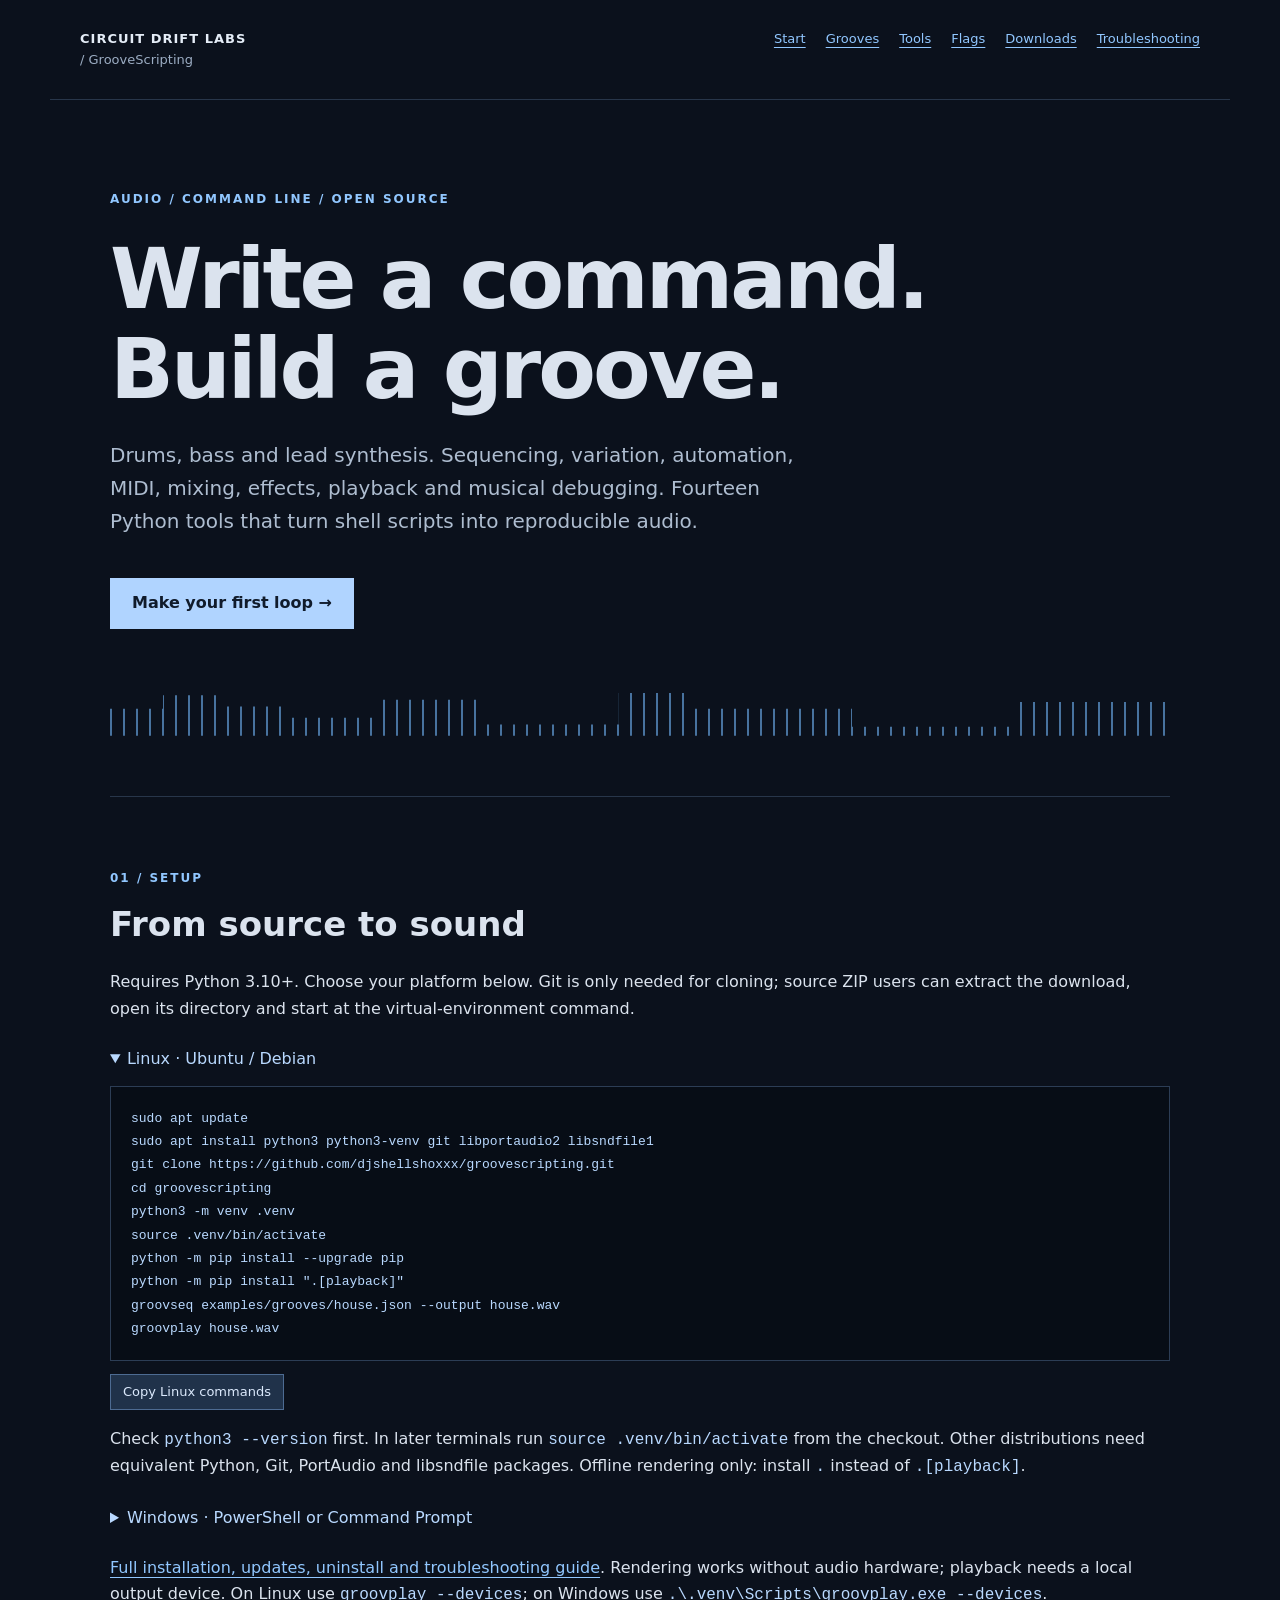
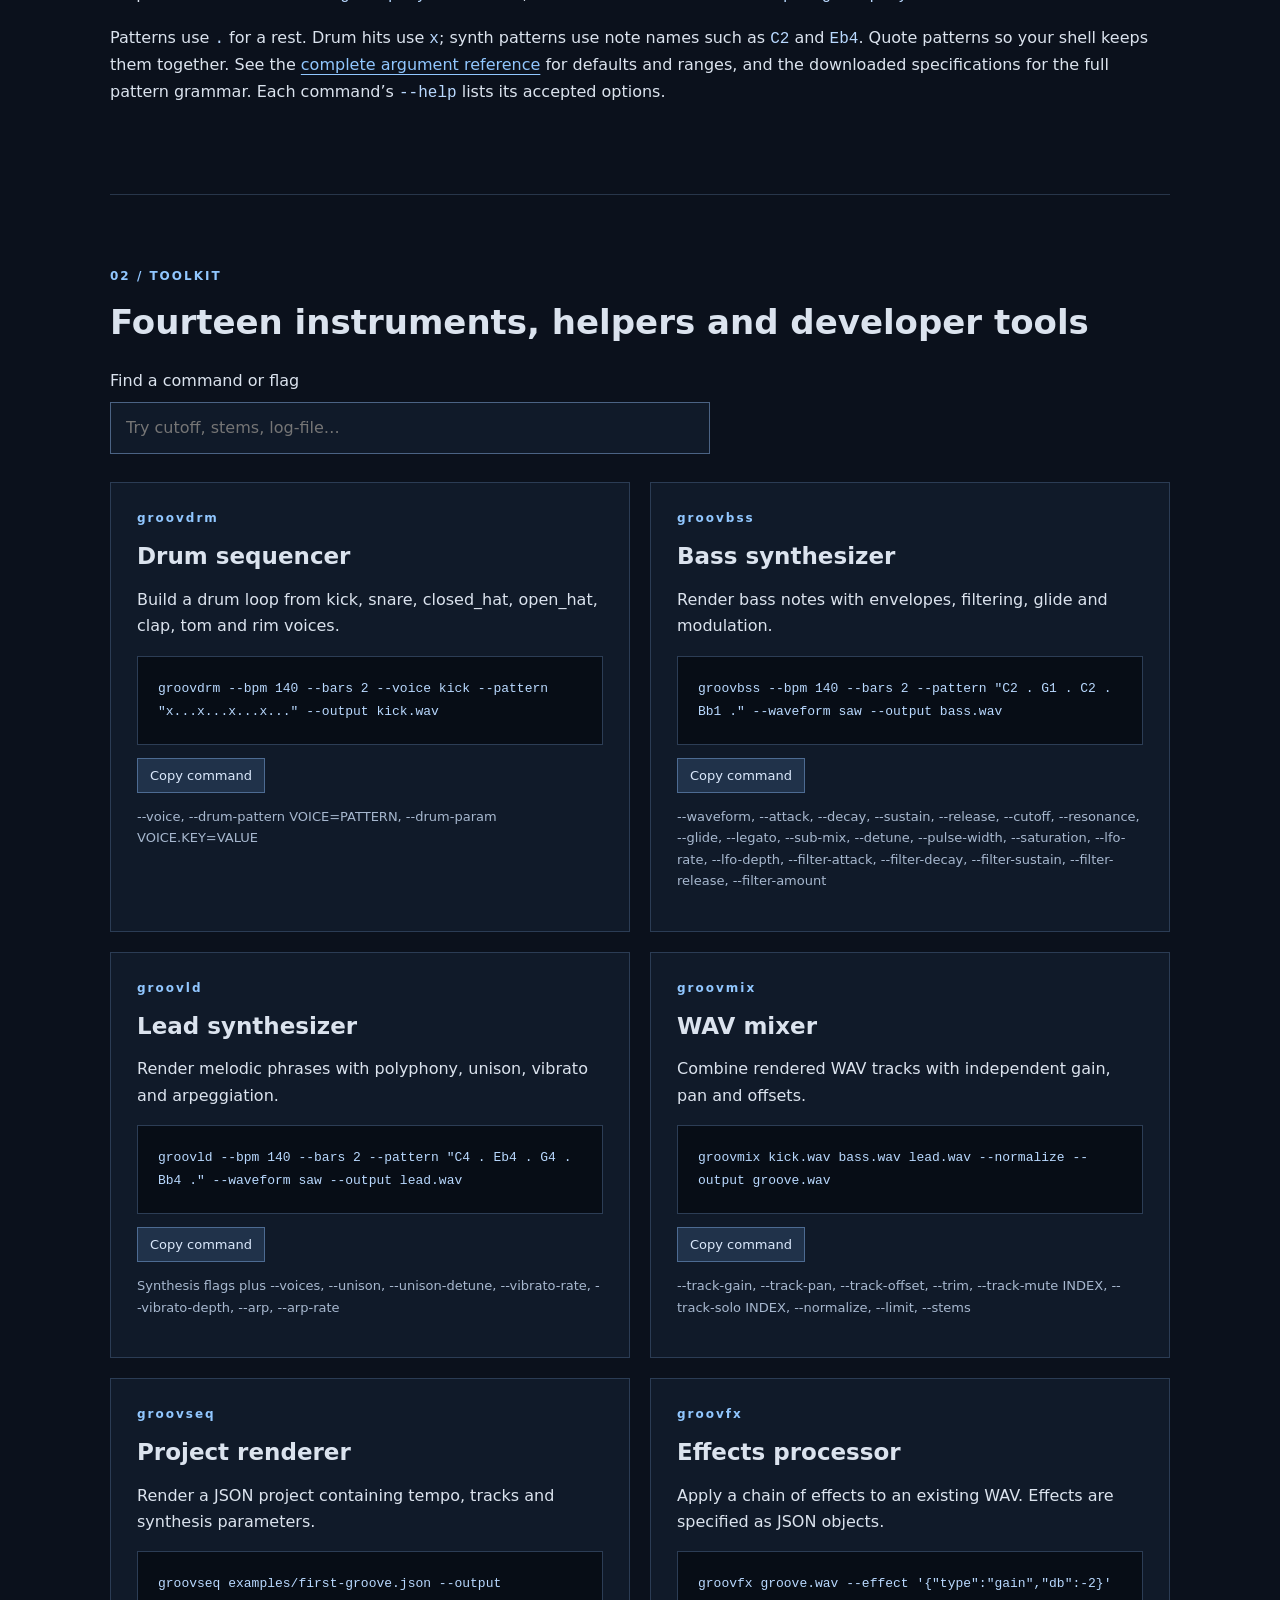
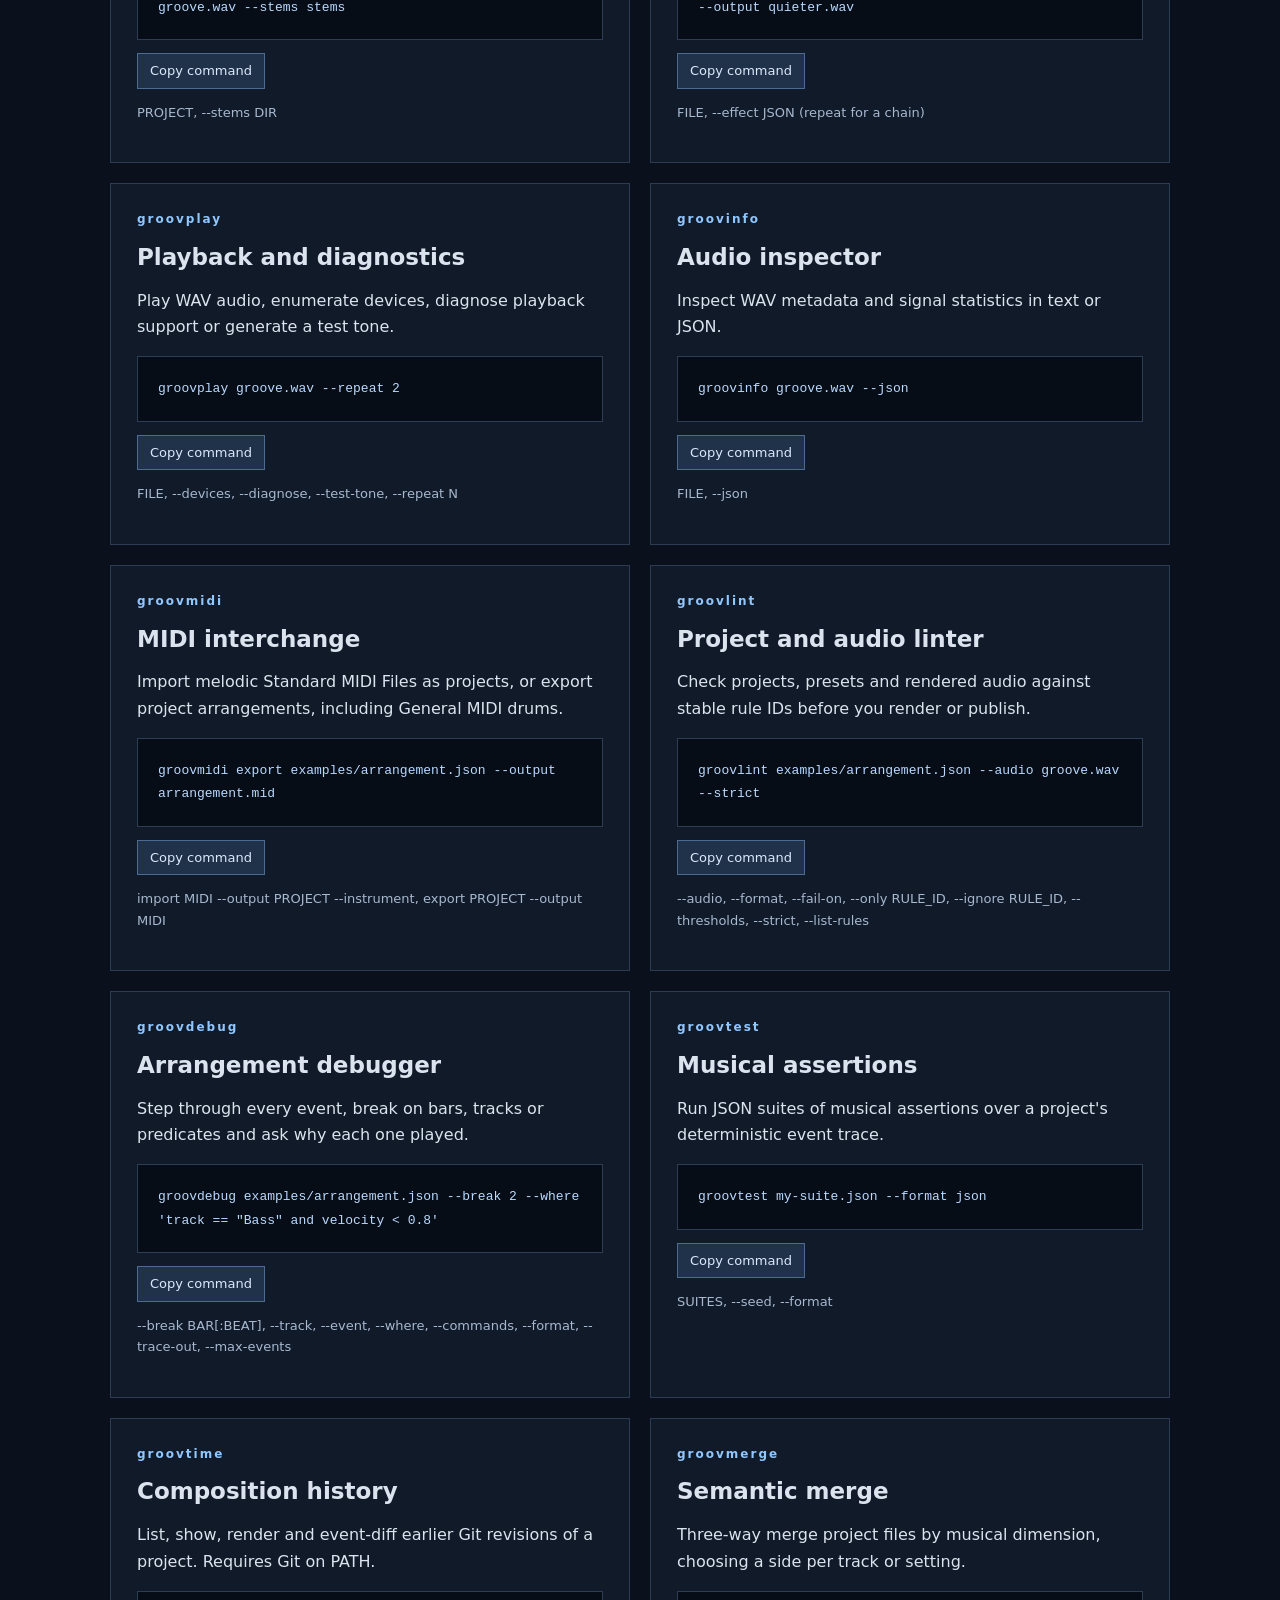
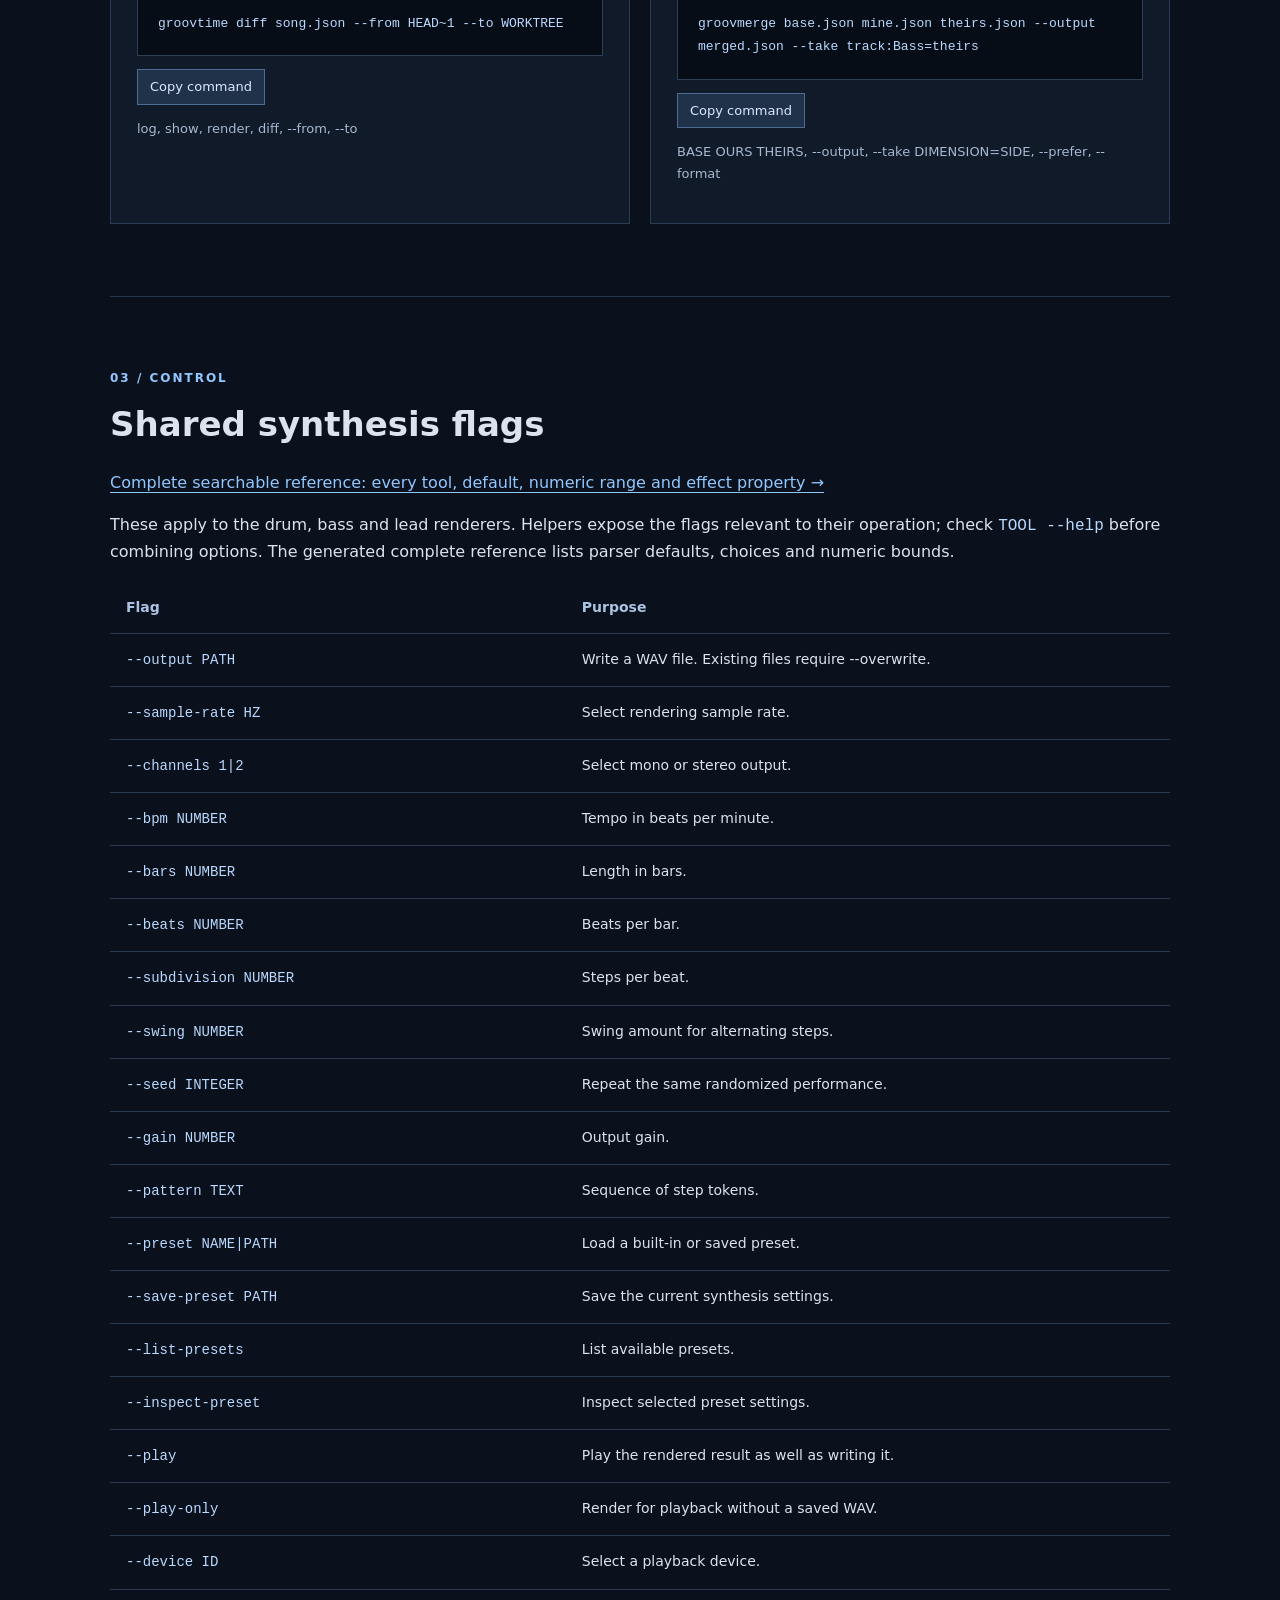
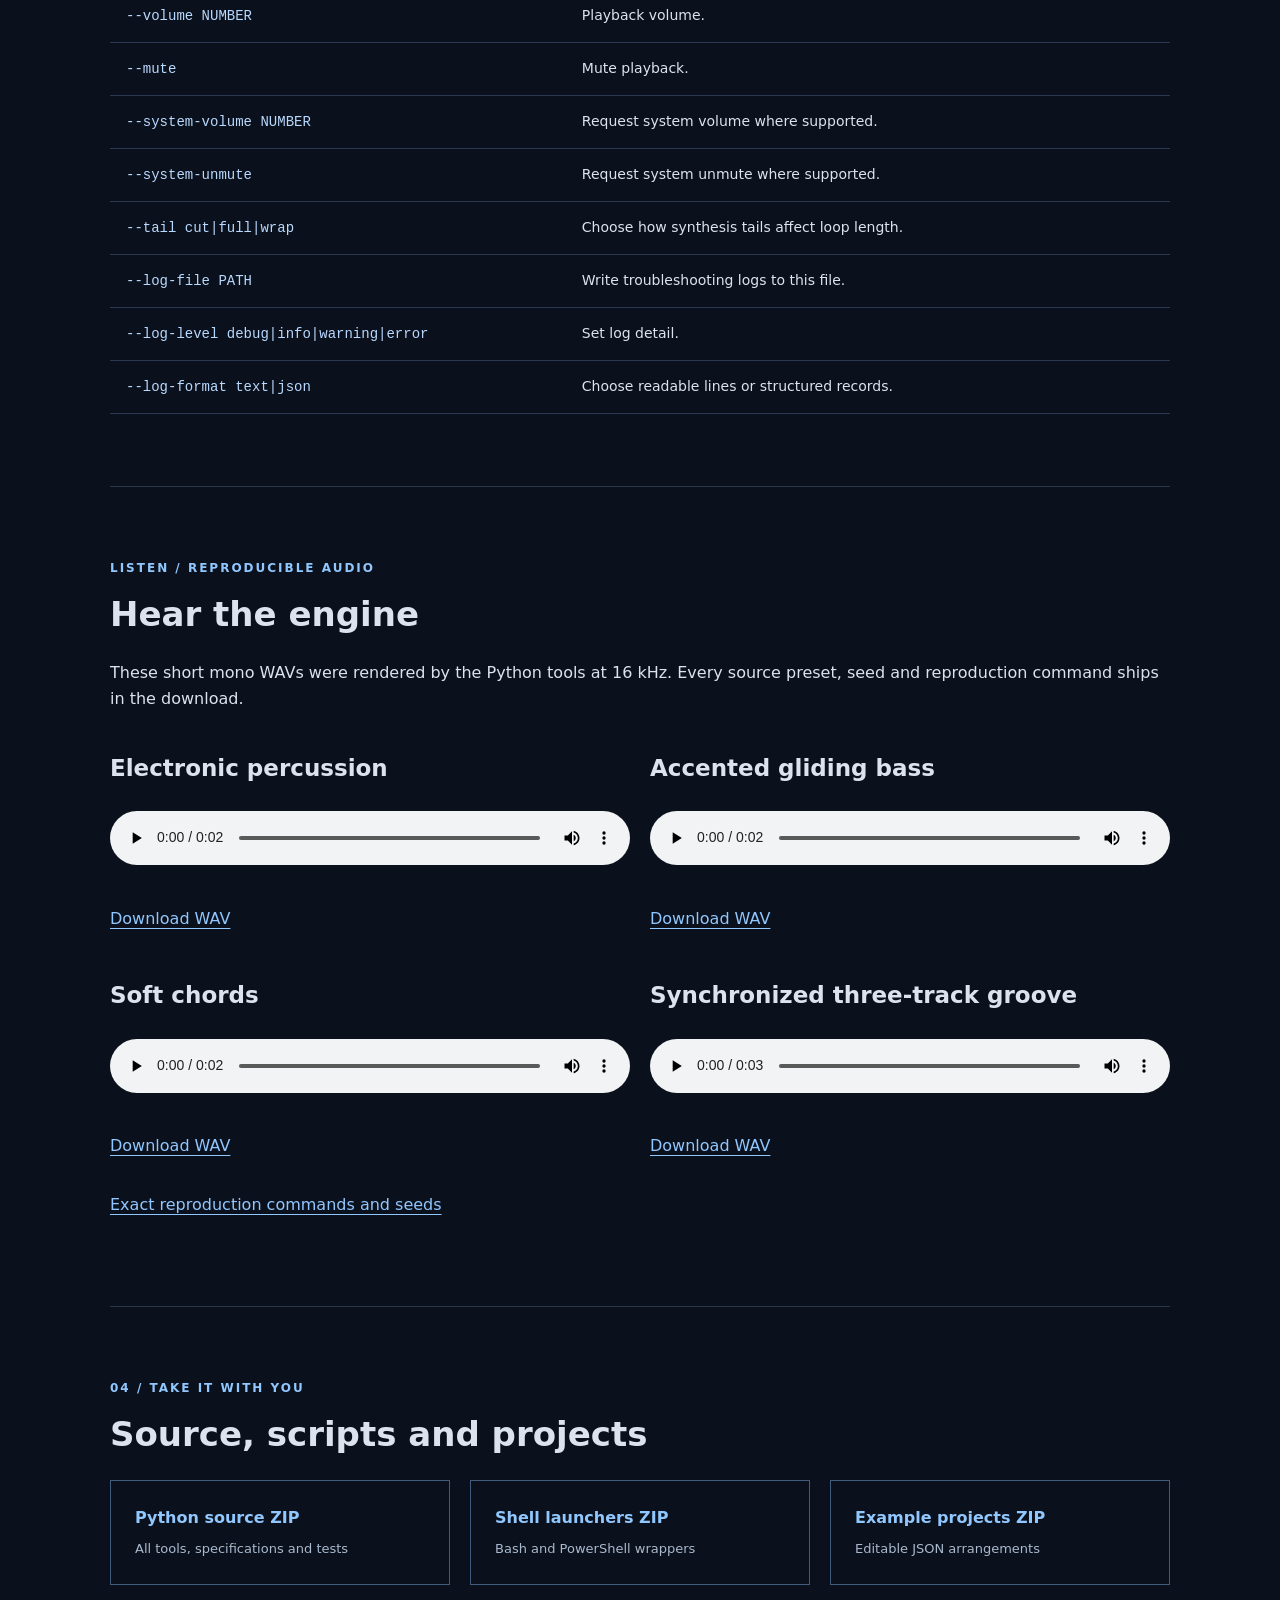
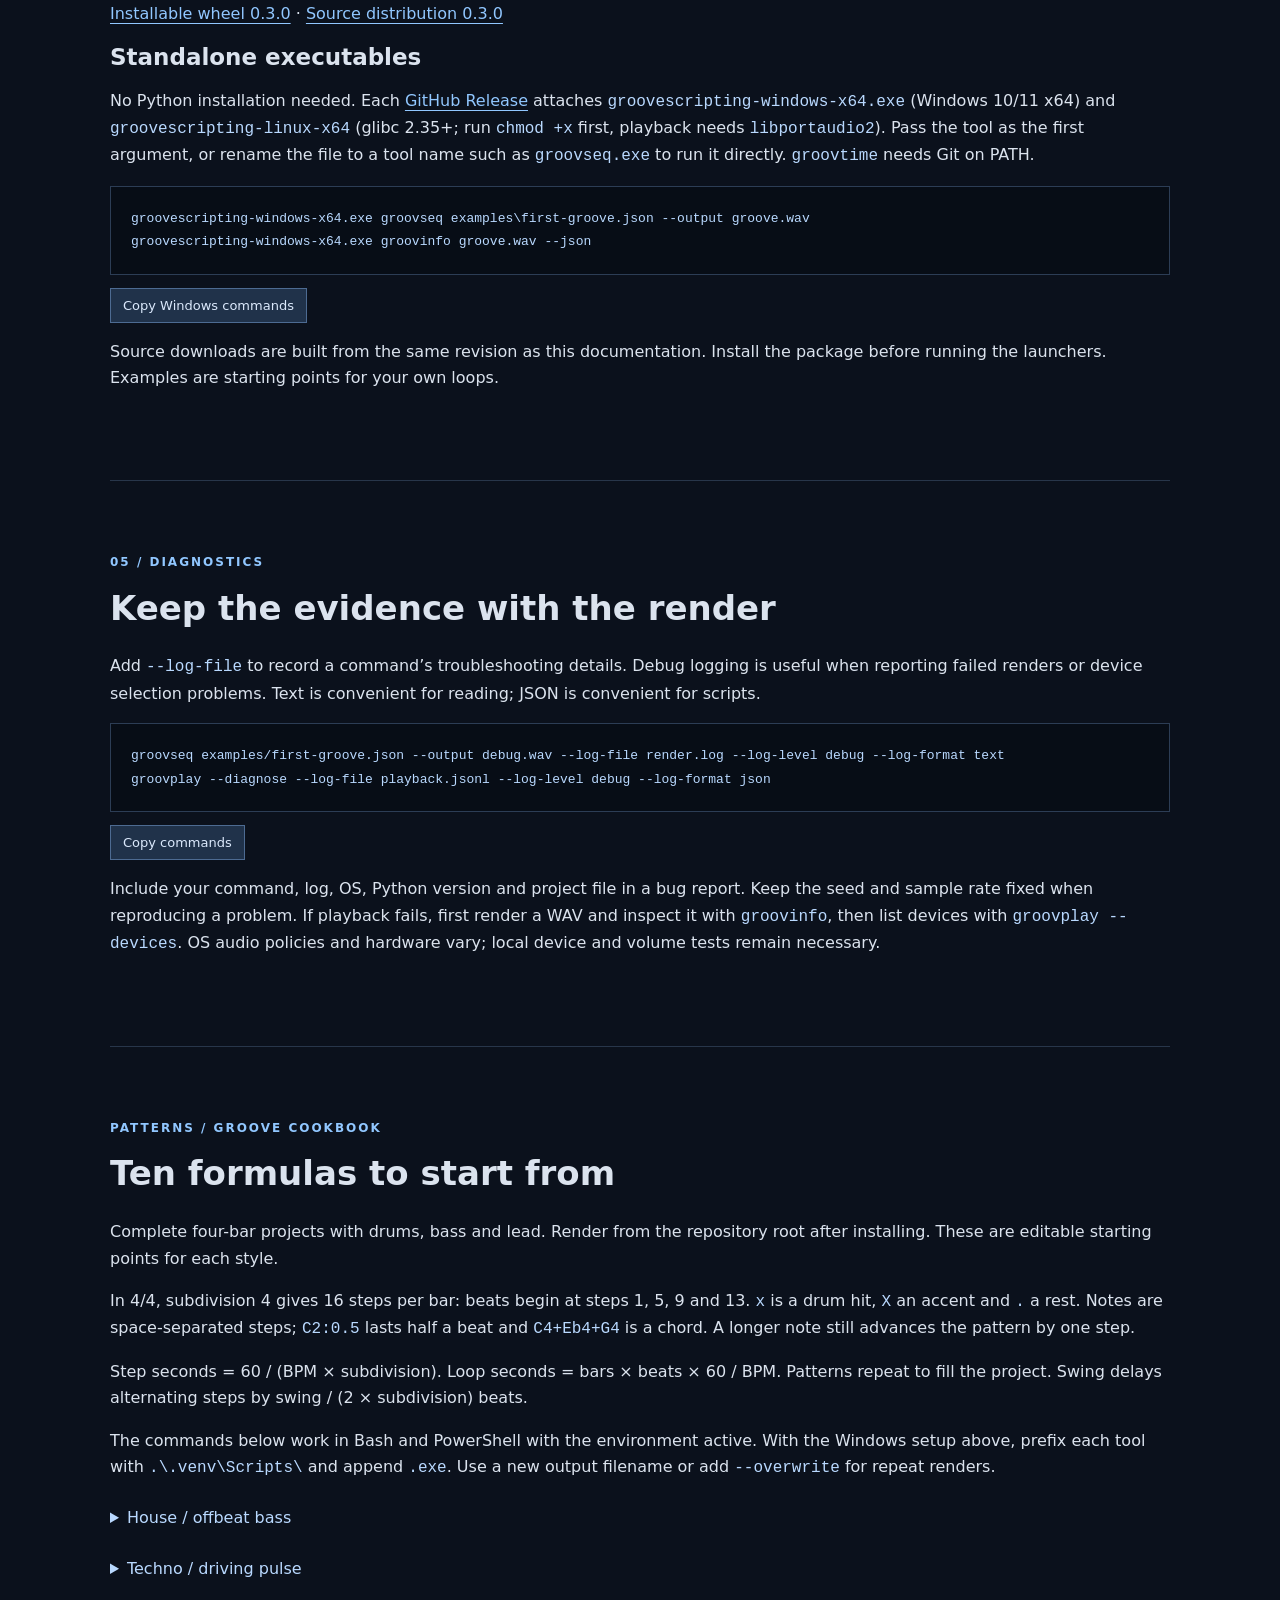
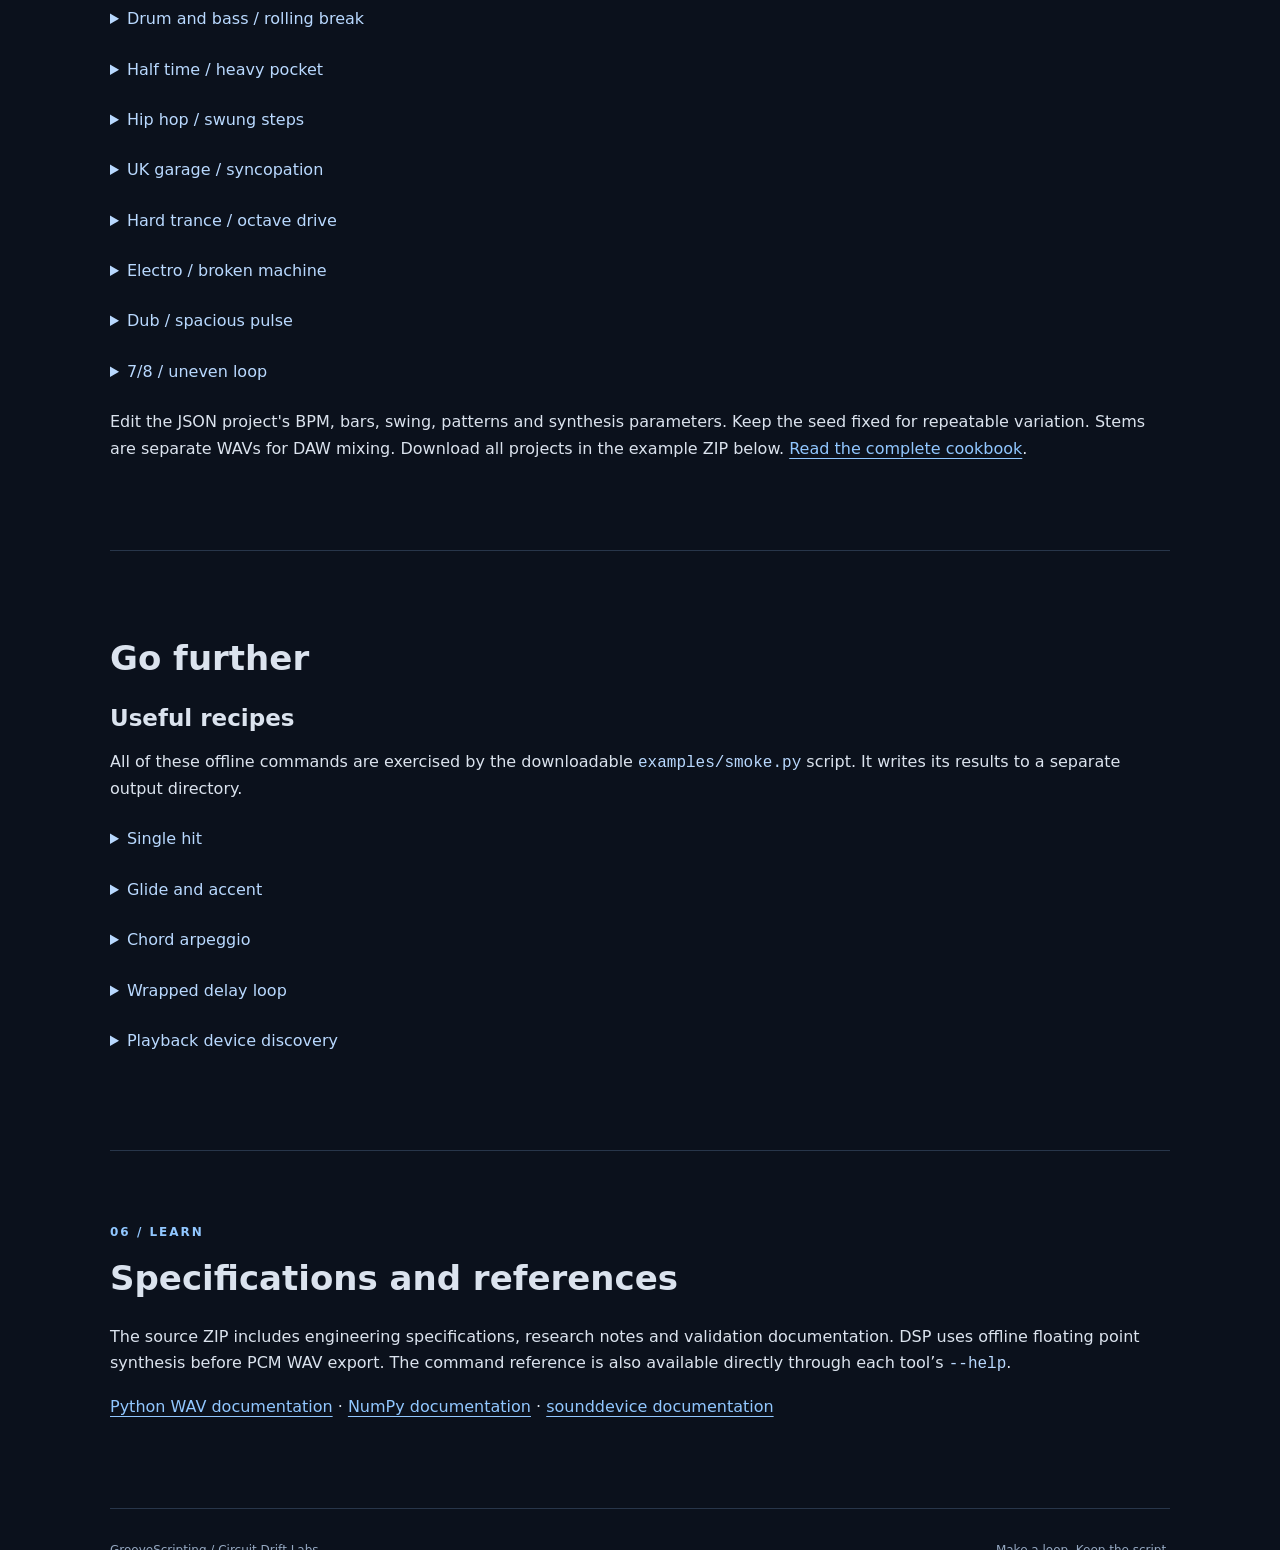
==== docs/index.html @ 9c64f3e1 "docs: add 0.3.0 tools and standalone executables to the site; build release binaries on branches The" ====
<!doctype html><html lang="en"><head><meta charset="utf-8"><meta name="viewport" content="width=device-width,initial-scale=1"><meta name="description" content="GrooveScripting: command line drums, bass, leads and audio helpers."><title>GrooveScripting · Circuit Drift Labs</title><link rel="icon" href="assets/favicon.svg" type="image/svg+xml"><link rel="stylesheet" href="assets/site.css"><script defer src="assets/site.js"></script></head><body><a class="skip" href="#main">Skip to content</a><header><a class="brand" href="https://djshellshoxxx.github.io/circuitdriftlabs/">CIRCUIT DRIFT LABS <span>/ GrooveScripting</span></a><nav aria-label="Main"><a href="#start">Start</a><a href="#grooves">Grooves</a><a href="#tools">Tools</a><a href="#flags">Flags</a><a href="#downloads">Downloads</a><a href="#troubleshooting">Troubleshooting</a></nav></header><main id="main"><section class="hero"><div class="eyebrow">AUDIO / COMMAND LINE / OPEN SOURCE</div><h1>Write a command.<br>Build a groove.</h1><p class="intro">Drums, bass and lead synthesis. Sequencing, variation, automation, MIDI, mixing, effects, playback and musical debugging. Fourteen Python tools that turn shell scripts into reproducible audio.</p><a class="action" href="#start">Make your first loop →</a><div class="signal" aria-hidden="true"></div></section><section id="start"><div class="eyebrow">01 / SETUP</div><h2>From source to sound</h2><p>Requires Python 3.10+. Choose your platform below. Git is only needed for cloning; source ZIP users can extract the download, open its directory and start at the virtual-environment command.</p><details open><summary>Linux · Ubuntu / Debian</summary><pre><code>sudo apt update
sudo apt install python3 python3-venv git libportaudio2 libsndfile1
git clone https://github.com/djshellshoxxx/groovescripting.git
cd groovescripting
python3 -m venv .venv
source .venv/bin/activate
python -m pip install --upgrade pip
python -m pip install &quot;.[playback]&quot;
groovseq examples/grooves/house.json --output house.wav
groovplay house.wav</code></pre><button class="copy" type="button">Copy Linux commands</button><p>Check <code>python3 --version</code> first. In later terminals run <code>source .venv/bin/activate</code> from the checkout. Other distributions need equivalent Python, Git, PortAudio and libsndfile packages. Offline rendering only: install <code>.</code> instead of <code>.[playback]</code>.</p></details><details><summary>Windows · PowerShell or Command Prompt</summary><p>Install <a href="https://www.python.org/downloads/windows/">Python 3.10+</a> and <a href="https://git-scm.com/downloads/win">Git for Windows</a>, then reopen your terminal. Check <code>py -3 --version</code> and <code>git --version</code>.</p><pre><code>git clone https://github.com/djshellshoxxx/groovescripting.git
cd groovescripting
py -3 -m venv .venv
.\.venv\Scripts\python.exe -m pip install --upgrade pip
.\.venv\Scripts\python.exe -m pip install &quot;.[playback]&quot;
.\.venv\Scripts\groovseq.exe examples/grooves/house.json --output house.wav
.\.venv\Scripts\groovplay.exe house.wav</code></pre><button class="copy" type="button">Copy Windows commands</button><p>These commands use the virtual environment directly and need no PowerShell activation. Reuse the same executable paths in later sessions. If <code>py</code> is unavailable, use your installed <code>python</code> command to create the environment.</p></details><p><a href="installation.md">Full installation, updates, uninstall and troubleshooting guide</a>. Rendering works without audio hardware; playback needs a local output device. On Linux use <code>groovplay --devices</code>; on Windows use <code>.\.venv\Scripts\groovplay.exe --devices</code>.</p><p>Patterns use <code>.</code> for a rest. Drum hits use <code>x</code>; synth patterns use note names such as <code>C2</code> and <code>Eb4</code>. Quote patterns so your shell keeps them together. See the <a href="reference.html">complete argument reference</a> for defaults and ranges, and the downloaded specifications for the full pattern grammar. Each command’s <code>--help</code> lists its accepted options.</p></section><section id="tools"><div class="eyebrow">02 / TOOLKIT</div><h2>Fourteen instruments, helpers and developer tools</h2><label for="search">Find a command or flag</label><input id="search" type="search" placeholder="Try cutoff, stems, log-file…"><p id="search-status" role="status" class="muted"></p><div class="grid"><article class="tool" id="groovdrm" data-search="groovdrm Drum sequencer --voice, --drum-pattern VOICE=PATTERN, --drum-param VOICE.KEY=VALUE"><div class="eyebrow">groovdrm</div><h3>Drum sequencer</h3><p>Build a drum loop from kick, snare, closed_hat, open_hat, clap, tom and rim voices.</p><pre><code>groovdrm --bpm 140 --bars 2 --voice kick --pattern &quot;x...x...x...x...&quot; --output kick.wav</code></pre><button class="copy" type="button">Copy command</button><p class="flags">--voice, --drum-pattern VOICE=PATTERN, --drum-param VOICE.KEY=VALUE</p></article><article class="tool" id="groovbss" data-search="groovbss Bass synthesizer --waveform, --attack, --decay, --sustain, --release, --cutoff, --resonance, --glide, --legato, --sub-mix, --detune, --pulse-width, --saturation, --lfo-rate, --lfo-depth"><div class="eyebrow">groovbss</div><h3>Bass synthesizer</h3><p>Render bass notes with envelopes, filtering, glide and modulation.</p><pre><code>groovbss --bpm 140 --bars 2 --pattern &quot;C2 . G1 . C2 . Bb1 .&quot; --waveform saw --output bass.wav</code></pre><button class="copy" type="button">Copy command</button><p class="flags">--waveform, --attack, --decay, --sustain, --release, --cutoff, --resonance, --glide, --legato, --sub-mix, --detune, --pulse-width, --saturation, --lfo-rate, --lfo-depth, --filter-attack, --filter-decay, --filter-sustain, --filter-release, --filter-amount</p></article><article class="tool" id="groovld" data-search="groovld Lead synthesizer Synthesis flags plus --voices, --unison, --unison-detune, --vibrato-rate, --vibrato-depth, --arp, --arp-rate"><div class="eyebrow">groovld</div><h3>Lead synthesizer</h3><p>Render melodic phrases with polyphony, unison, vibrato and arpeggiation.</p><pre><code>groovld --bpm 140 --bars 2 --pattern &quot;C4 . Eb4 . G4 . Bb4 .&quot; --waveform saw --output lead.wav</code></pre><button class="copy" type="button">Copy command</button><p class="flags">Synthesis flags plus --voices, --unison, --unison-detune, --vibrato-rate, --vibrato-depth, --arp, --arp-rate</p></article><article class="tool" id="groovmix" data-search="groovmix WAV mixer --track-gain, --track-pan, --track-offset, --trim, --track-mute INDEX, --track-solo INDEX, --normalize, --limit, --stems"><div class="eyebrow">groovmix</div><h3>WAV mixer</h3><p>Combine rendered WAV tracks with independent gain, pan and offsets.</p><pre><code>groovmix kick.wav bass.wav lead.wav --normalize --output groove.wav</code></pre><button class="copy" type="button">Copy command</button><p class="flags">--track-gain, --track-pan, --track-offset, --trim, --track-mute INDEX, --track-solo INDEX, --normalize, --limit, --stems</p></article><article class="tool" id="groovseq" data-search="groovseq Project renderer PROJECT, --stems DIR"><div class="eyebrow">groovseq</div><h3>Project renderer</h3><p>Render a JSON project containing tempo, tracks and synthesis parameters.</p><pre><code>groovseq examples/first-groove.json --output groove.wav --stems stems</code></pre><button class="copy" type="button">Copy command</button><p class="flags">PROJECT, --stems DIR</p></article><article class="tool" id="groovfx" data-search="groovfx Effects processor FILE, --effect JSON (repeat for a chain)"><div class="eyebrow">groovfx</div><h3>Effects processor</h3><p>Apply a chain of effects to an existing WAV. Effects are specified as JSON objects.</p><pre><code>groovfx groove.wav --effect &#x27;{&quot;type&quot;:&quot;gain&quot;,&quot;db&quot;:-2}&#x27; --output quieter.wav</code></pre><button class="copy" type="button">Copy command</button><p class="flags">FILE, --effect JSON (repeat for a chain)</p></article><article class="tool" id="groovplay" data-search="groovplay Playback and diagnostics FILE, --devices, --diagnose, --test-tone, --repeat N"><div class="eyebrow">groovplay</div><h3>Playback and diagnostics</h3><p>Play WAV audio, enumerate devices, diagnose playback support or generate a test tone.</p><pre><code>groovplay groove.wav --repeat 2</code></pre><button class="copy" type="button">Copy command</button><p class="flags">FILE, --devices, --diagnose, --test-tone, --repeat N</p></article><article class="tool" id="groovinfo" data-search="groovinfo Audio inspector FILE, --json"><div class="eyebrow">groovinfo</div><h3>Audio inspector</h3><p>Inspect WAV metadata and signal statistics in text or JSON.</p><pre><code>groovinfo groove.wav --json</code></pre><button class="copy" type="button">Copy command</button><p class="flags">FILE, --json</p></article><article class="tool" id="groovmidi" data-search="groovmidi MIDI interchange import MIDI --output PROJECT --instrument, export PROJECT --output MIDI"><div class="eyebrow">groovmidi</div><h3>MIDI interchange</h3><p>Import melodic Standard MIDI Files as projects, or export project arrangements, including General MIDI drums.</p><pre><code>groovmidi export examples/arrangement.json --output arrangement.mid</code></pre><button class="copy" type="button">Copy command</button><p class="flags">import MIDI --output PROJECT --instrument, export PROJECT --output MIDI</p></article><article class="tool" id="groovlint" data-search="groovlint Project and audio linter --audio, --format, --fail-on, --only RULE_ID, --ignore RULE_ID, --thresholds, --strict, --list-rules"><div class="eyebrow">groovlint</div><h3>Project and audio linter</h3><p>Check projects, presets and rendered audio against stable rule IDs before you render or publish.</p><pre><code>groovlint examples/arrangement.json --audio groove.wav --strict</code></pre><button class="copy" type="button">Copy command</button><p class="flags">--audio, --format, --fail-on, --only RULE_ID, --ignore RULE_ID, --thresholds, --strict, --list-rules</p></article><article class="tool" id="groovdebug" data-search="groovdebug Arrangement debugger --break BAR[:BEAT], --track, --event, --where, --commands, --format, --trace-out, --max-events"><div class="eyebrow">groovdebug</div><h3>Arrangement debugger</h3><p>Step through every event, break on bars, tracks or predicates and ask why each one played.</p><pre><code>groovdebug examples/arrangement.json --break 2 --where &#x27;track == &quot;Bass&quot; and velocity &lt; 0.8&#x27;</code></pre><button class="copy" type="button">Copy command</button><p class="flags">--break BAR[:BEAT], --track, --event, --where, --commands, --format, --trace-out, --max-events</p></article><article class="tool" id="groovtest" data-search="groovtest Musical assertions SUITES, --seed, --format"><div class="eyebrow">groovtest</div><h3>Musical assertions</h3><p>Run JSON suites of musical assertions over a project's deterministic event trace.</p><pre><code>groovtest my-suite.json --format json</code></pre><button class="copy" type="button">Copy command</button><p class="flags">SUITES, --seed, --format</p></article><article class="tool" id="groovtime" data-search="groovtime Composition history log, show, render, diff, --from, --to"><div class="eyebrow">groovtime</div><h3>Composition history</h3><p>List, show, render and event-diff earlier Git revisions of a project. Requires Git on PATH.</p><pre><code>groovtime diff song.json --from HEAD~1 --to WORKTREE</code></pre><button class="copy" type="button">Copy command</button><p class="flags">log, show, render, diff, --from, --to</p></article><article class="tool" id="groovmerge" data-search="groovmerge Semantic merge BASE OURS THEIRS, --output, --take DIMENSION=SIDE, --prefer, --format"><div class="eyebrow">groovmerge</div><h3>Semantic merge</h3><p>Three-way merge project files by musical dimension, choosing a side per track or setting.</p><pre><code>groovmerge base.json mine.json theirs.json --output merged.json --take track:Bass=theirs</code></pre><button class="copy" type="button">Copy command</button><p class="flags">BASE OURS THEIRS, --output, --take DIMENSION=SIDE, --prefer, --format</p></article></div></section><section id="flags"><div class="eyebrow">03 / CONTROL</div><h2>Shared synthesis flags</h2><p><a href="reference.html">Complete searchable reference: every tool, default, numeric range and effect property →</a></p><p>These apply to the drum, bass and lead renderers. Helpers expose the flags relevant to their operation; check <code>TOOL --help</code> before combining options. The generated complete reference lists parser defaults, choices and numeric bounds.</p><div class="table-wrap"><table><thead><tr><th>Flag</th><th>Purpose</th></tr></thead><tbody><tr data-search="--output PATH Write a WAV file. Existing files require --overwrite."><td><code>--output PATH</code></td><td>Write a WAV file. Existing files require --overwrite.</td></tr><tr data-search="--sample-rate HZ Select rendering sample rate."><td><code>--sample-rate HZ</code></td><td>Select rendering sample rate.</td></tr><tr data-search="--channels 1|2 Select mono or stereo output."><td><code>--channels 1|2</code></td><td>Select mono or stereo output.</td></tr><tr data-search="--bpm NUMBER Tempo in beats per minute."><td><code>--bpm NUMBER</code></td><td>Tempo in beats per minute.</td></tr><tr data-search="--bars NUMBER Length in bars."><td><code>--bars NUMBER</code></td><td>Length in bars.</td></tr><tr data-search="--beats NUMBER Beats per bar."><td><code>--beats NUMBER</code></td><td>Beats per bar.</td></tr><tr data-search="--subdivision NUMBER Steps per beat."><td><code>--subdivision NUMBER</code></td><td>Steps per beat.</td></tr><tr data-search="--swing NUMBER Swing amount for alternating steps."><td><code>--swing NUMBER</code></td><td>Swing amount for alternating steps.</td></tr><tr data-search="--seed INTEGER Repeat the same randomized performance."><td><code>--seed INTEGER</code></td><td>Repeat the same randomized performance.</td></tr><tr data-search="--gain NUMBER Output gain."><td><code>--gain NUMBER</code></td><td>Output gain.</td></tr><tr data-search="--pattern TEXT Sequence of step tokens."><td><code>--pattern TEXT</code></td><td>Sequence of step tokens.</td></tr><tr data-search="--preset NAME|PATH Load a built-in or saved preset."><td><code>--preset NAME|PATH</code></td><td>Load a built-in or saved preset.</td></tr><tr data-search="--save-preset PATH Save the current synthesis settings."><td><code>--save-preset PATH</code></td><td>Save the current synthesis settings.</td></tr><tr data-search="--list-presets List available presets."><td><code>--list-presets</code></td><td>List available presets.</td></tr><tr data-search="--inspect-preset Inspect selected preset settings."><td><code>--inspect-preset</code></td><td>Inspect selected preset settings.</td></tr><tr data-search="--play Play the rendered result as well as writing it."><td><code>--play</code></td><td>Play the rendered result as well as writing it.</td></tr><tr data-search="--play-only Render for playback without a saved WAV."><td><code>--play-only</code></td><td>Render for playback without a saved WAV.</td></tr><tr data-search="--device ID Select a playback device."><td><code>--device ID</code></td><td>Select a playback device.</td></tr><tr data-search="--volume NUMBER Playback volume."><td><code>--volume NUMBER</code></td><td>Playback volume.</td></tr><tr data-search="--mute Mute playback."><td><code>--mute</code></td><td>Mute playback.</td></tr><tr data-search="--system-volume NUMBER Request system volume where supported."><td><code>--system-volume NUMBER</code></td><td>Request system volume where supported.</td></tr><tr data-search="--system-unmute Request system unmute where supported."><td><code>--system-unmute</code></td><td>Request system unmute where supported.</td></tr><tr data-search="--tail cut|full|wrap Choose how synthesis tails affect loop length."><td><code>--tail cut|full|wrap</code></td><td>Choose how synthesis tails affect loop length.</td></tr><tr data-search="--log-file PATH Write troubleshooting logs to this file."><td><code>--log-file PATH</code></td><td>Write troubleshooting logs to this file.</td></tr><tr data-search="--log-level debug|info|warning|error Set log detail."><td><code>--log-level debug|info|warning|error</code></td><td>Set log detail.</td></tr><tr data-search="--log-format text|json Choose readable lines or structured records."><td><code>--log-format text|json</code></td><td>Choose readable lines or structured records.</td></tr></tbody></table></div></section><section id="demos"><div class="eyebrow">LISTEN / REPRODUCIBLE AUDIO</div><h2>Hear the engine</h2><p>These short mono WAVs were rendered by the Python tools at 16 kHz. Every source preset, seed and reproduction command ships in the download.</p><div class="grid"><article><h3>Electronic percussion</h3><audio controls preload="metadata" aria-label="Electronic percussion"><source src="audio/drums.wav" type="audio/wav"></audio><p><a href="audio/drums.wav" download>Download WAV</a></p></article><article><h3>Accented gliding bass</h3><audio controls preload="metadata" aria-label="Accented gliding bass"><source src="audio/bass.wav" type="audio/wav"></audio><p><a href="audio/bass.wav" download>Download WAV</a></p></article><article><h3>Soft chords</h3><audio controls preload="metadata" aria-label="Soft chords"><source src="audio/chords.wav" type="audio/wav"></audio><p><a href="audio/chords.wav" download>Download WAV</a></p></article><article><h3>Synchronized three-track groove</h3><audio controls preload="metadata" aria-label="Synchronized three-track groove"><source src="audio/groove.wav" type="audio/wav"></audio><p><a href="audio/groove.wav" download>Download WAV</a></p></article></div><p><a href="audio/README.md">Exact reproduction commands and seeds</a></p></section><section id="downloads"><div class="eyebrow">04 / TAKE IT WITH YOU</div><h2>Source, scripts and projects</h2><div class="download-grid"><a class="download" href="downloads/groovescripting-source.zip">Python source ZIP <span>All tools, specifications and tests</span></a><a class="download" href="downloads/groovescripting-launchers.zip">Shell launchers ZIP <span>Bash and PowerShell wrappers</span></a><a class="download" href="downloads/groovescripting-examples.zip">Example projects ZIP <span>Editable JSON arrangements</span></a></div><p><a href="downloads/groovescripting-0.3.0-py3-none-any.whl" download>Installable wheel 0.3.0</a> · <a href="downloads/groovescripting-0.3.0.tar.gz" download>Source distribution 0.3.0</a></p><h3>Standalone executables</h3><p>No Python installation needed. Each <a href="https://github.com/djshellshoxxx/groovescripting/releases/latest">GitHub Release</a> attaches <code>groovescripting-windows-x64.exe</code> (Windows 10/11 x64) and <code>groovescripting-linux-x64</code> (glibc 2.35+; run <code>chmod +x</code> first, playback needs <code>libportaudio2</code>). Pass the tool as the first argument, or rename the file to a tool name such as <code>groovseq.exe</code> to run it directly. <code>groovtime</code> needs Git on PATH.</p><pre><code>groovescripting-windows-x64.exe groovseq examples\first-groove.json --output groove.wav
groovescripting-windows-x64.exe groovinfo groove.wav --json</code></pre><button class="copy" type="button">Copy Windows commands</button><p>Source downloads are built from the same revision as this documentation. Install the package before running the launchers. Examples are starting points for your own loops.</p></section><section id="troubleshooting"><div class="eyebrow">05 / DIAGNOSTICS</div><h2>Keep the evidence with the render</h2><p>Add <code>--log-file</code> to record a command’s troubleshooting details. Debug logging is useful when reporting failed renders or device selection problems. Text is convenient for reading; JSON is convenient for scripts.</p><pre><code>groovseq examples/first-groove.json --output debug.wav --log-file render.log --log-level debug --log-format text
groovplay --diagnose --log-file playback.jsonl --log-level debug --log-format json</code></pre><button class="copy" type="button">Copy commands</button><p>Include your command, log, OS, Python version and project file in a bug report. Keep the seed and sample rate fixed when reproducing a problem. If playback fails, first render a WAV and inspect it with <code>groovinfo</code>, then list devices with <code>groovplay --devices</code>. OS audio policies and hardware vary; local device and volume tests remain necessary.</p></section><section id="grooves"><div class="eyebrow">PATTERNS / GROOVE COOKBOOK</div><h2>Ten formulas to start from</h2><p>Complete four-bar projects with drums, bass and lead. Render from the repository root after installing. These are editable starting points for each style.</p><p>In 4/4, subdivision 4 gives 16 steps per bar: beats begin at steps 1, 5, 9 and 13. <code>x</code> is a drum hit, <code>X</code> an accent and <code>.</code> a rest. Notes are space-separated steps; <code>C2:0.5</code> lasts half a beat and <code>C4+Eb4+G4</code> is a chord. A longer note still advances the pattern by one step.</p><p>Step seconds = 60 / (BPM × subdivision). Loop seconds = bars × beats × 60 / BPM. Patterns repeat to fill the project. Swing delays alternating steps by swing / (2 × subdivision) beats.</p><p>The commands below work in Bash and PowerShell with the environment active. With the Windows setup above, prefix each tool with <code>.\.venv\Scripts\</code> and append <code>.exe</code>. Use a new output filename or add <code>--overwrite</code> for repeat renders.</p><details><summary>House / offbeat bass</summary><p>Four kicks per bar, backbeat clap and bass on the offbeats.</p><p>124 BPM · 4 beats/bar · 4 steps/beat · swing 0</p><pre><code>Kick:  X...X...X...X...
Snare: ....x.......x...
Hat:   ..x...x...x...x.
Bass:  . . C2 . . . C2 . . . Eb2 . . . G1 .
Lead:  C4+Eb4+G4:0.5 . . . . . . . Bb3+D4+F4:0.5 . . . . . . .</code></pre><pre><code>groovseq examples/grooves/house.json --output house.wav --stems house-stems
groovinfo house.wav
groovplay house.wav</code></pre><button class="copy" type="button">Copy commands</button></details><details><summary>Techno / driving pulse</summary><p>Straight sixteenth hats and a repeating short bass pulse.</p><p>132 BPM · 4 beats/bar · 4 steps/beat · swing 0</p><pre><code>Kick:  X...x...X...x...
Snare: ....x.......x...
Hat:   xxxxxxxxxxxxxxxx
Bass:  C2 . C2 . C2 . Eb2 . C2 . C2 . Bb1 . G1 .
Lead:  C4 . . G4 . . Eb4 . C4 . . Bb3 . . G3 .</code></pre><pre><code>groovseq examples/grooves/techno.json --output techno.wav --stems techno-stems
groovinfo techno.wav
groovplay techno.wav</code></pre><button class="copy" type="button">Copy commands</button></details><details><summary>Drum and bass / rolling break</summary><p>Broken kick placement, snares on beats two and four, sustained sub notes.</p><p>174 BPM · 4 beats/bar · 4 steps/beat · swing 0</p><pre><code>Kick:  X.....x...x.....
Snare: ....X.......X...
Hat:   x.xXx.x.x.xXx.x.
Bass:  C2:0.5 . . . G1:0.5 . . . Bb1:0.5 . . . C2:0.5 . . .
Lead:  C4 . . . G4 . . . Eb4 . . . Bb4 . . .</code></pre><pre><code>groovseq examples/grooves/drum-and-bass.json --output drum-and-bass.wav --stems drum-and-bass-stems
groovinfo drum-and-bass.wav
groovplay drum-and-bass.wav</code></pre><button class="copy" type="button">Copy commands</button></details><details><summary>Half time / heavy pocket</summary><p>One central snare on beat three leaves space for long bass notes.</p><p>86 BPM · 4 beats/bar · 4 steps/beat · swing 0.08</p><pre><code>Kick:  X.........x.....
Snare: ........X.......
Hat:   x.x.x.x.x.x.x.x.
Bass:  C2:1 . . . . . G1:0.5 . Bb1:1 . . . . . . .
Lead:  C4:1 . . . . . . . Eb4:1 . . . . . . .</code></pre><pre><code>groovseq examples/grooves/half-time.json --output half-time.wav --stems half-time-stems
groovinfo half-time.wav
groovplay half-time.wav</code></pre><button class="copy" type="button">Copy commands</button></details><details><summary>Hip hop / swung steps</summary><p>Swing delays alternating steps; light timing and velocity variation adds movement.</p><p>92 BPM · 4 beats/bar · 4 steps/beat · swing 0.32</p><pre><code>Kick:  X......x..x.....
Snare: ....X.......X...
Hat:   x.x.x.x.x.x.x.x.
Bass:  C2 . . Eb2 . . G1 . C2 . . . Bb1 . G1 .
Lead:  C4+Eb4+G4:1 . . . . . . . Bb3+D4+F4:1 . . . . . . .</code></pre><pre><code>groovseq examples/grooves/hip-hop.json --output hip-hop.wav --stems hip-hop-stems
groovinfo hip-hop.wav
groovplay hip-hop.wav</code></pre><button class="copy" type="button">Copy commands</button></details><details><summary>UK garage / syncopation</summary><p>Sparse kicks, swung offbeat hats and short chord stabs.</p><p>130 BPM · 4 beats/bar · 4 steps/beat · swing 0.24</p><pre><code>Kick:  X.........x.....
Snare: ....X.......X...
Hat:   ..x...x...x...x.
Bass:  . C2 . . G1 . . C2 . . Eb2 . . G1 . Bb1
Lead:  C4+Eb4+G4:0.25 . . . . . C4+Eb4+G4:0.25 . . . Bb3+D4+F4:0.25 . . . . .</code></pre><pre><code>groovseq examples/grooves/garage.json --output garage.wav --stems garage-stems
groovinfo garage.wav
groovplay garage.wav</code></pre><button class="copy" type="button">Copy commands</button></details><details><summary>Hard trance / octave drive</summary><p>Alternating bass octaves support a straight kick and minor lead.</p><p>145 BPM · 4 beats/bar · 4 steps/beat · swing 0</p><pre><code>Kick:  X...X...X...X...
Snare: ....X.......X...
Hat:   ..x...x...x...x.
Bass:  C2 C3 C2 C3 C2 C3 C2 C3 Bb1 Bb2 Bb1 Bb2 G1 G2 G1 G2
Lead:  C4 . G4 . Eb5 . G4 . Bb3 . F4 . D5 . F4 .</code></pre><pre><code>groovseq examples/grooves/hard-trance.json --output hard-trance.wav --stems hard-trance-stems
groovinfo hard-trance.wav
groovplay hard-trance.wav</code></pre><button class="copy" type="button">Copy commands</button></details><details><summary>Electro / broken machine</summary><p>Broken kick accents with a dry bass and spaced melodic phrase.</p><p>118 BPM · 4 beats/bar · 4 steps/beat · swing 0</p><pre><code>Kick:  X.....x...X..x..
Snare: ....X.......X...
Hat:   x.x.x.x.x.x.x.x.
Bass:  C2 . . G1 . C2 . . Eb2 . . Bb1 . G1 . .
Lead:  C4 . Eb4 . . G4 . . Bb4 . . G4 . Eb4 . .</code></pre><pre><code>groovseq examples/grooves/electro.json --output electro.wav --stems electro-stems
groovinfo electro.wav
groovplay electro.wav</code></pre><button class="copy" type="button">Copy commands</button></details><details><summary>Dub / spacious pulse</summary><p>Long bass notes and short chord stabs leave room for a later delay effect.</p><p>72 BPM · 4 beats/bar · 4 steps/beat · swing 0.1</p><pre><code>Kick:  X.......x.......
Snare: ....x.......x...
Hat:   ..x...x...x...x.
Bass:  C2:1 . . . . . G1:0.5 . Bb1:1 . . . . . C2:0.5 .
Lead:  C4+Eb4+G4:0.25 . . . C4+Eb4+G4:0.25 . . . Bb3+D4+F4:0.25 . . . Bb3+D4+F4:0.25 . . .</code></pre><pre><code>groovseq examples/grooves/dub.json --output dub.wav --stems dub-stems
groovinfo dub.wav
groovplay dub.wav</code></pre><button class="copy" type="button">Copy commands</button></details><details><summary>7/8 / uneven loop</summary><p>Seven eighth-note groups per bar, represented as seven quarter-note beats at double tempo.</p><p>240 BPM · 7 beats/bar · 2 steps/beat · swing 0</p><pre><code>Kick:  X.....x...x...
Snare: ....x.......x.
Hat:   x.x.x.x.x.x.x.
Bass:  C2 . . G1 . . Bb1 . . C2 . G1 . .
Lead:  C4 . Eb4 . G4 . Bb4 . G4 . Eb4 . C4 .</code></pre><pre><code>groovseq examples/grooves/seven-eight.json --output seven-eight.wav --stems seven-eight-stems
groovinfo seven-eight.wav
groovplay seven-eight.wav</code></pre><button class="copy" type="button">Copy commands</button></details><p>Edit the JSON project's BPM, bars, swing, patterns and synthesis parameters. Keep the seed fixed for repeatable variation. Stems are separate WAVs for DAW mixing. Download all projects in the example ZIP below. <a href="https://github.com/djshellshoxxx/groovescripting/blob/main/examples/GROOVE_COOKBOOK.md">Read the complete cookbook</a>.</p></section><section id="recipes"><h2>Go further</h2><h3>Useful recipes</h3><p>All of these offline commands are exercised by the downloadable <code>examples/smoke.py</code> script. It writes its results to a separate output directory.</p><details><summary>Single hit</summary><pre><code>groovdrm --voice snare --pattern "x..............." --bars 1 --output single-hit.wav</code></pre><button class="copy" type="button">Copy commands</button></details><details><summary>Glide and accent</summary><pre><code>groovbss --pattern &quot;C2:0.5:1 ~ G2! .&quot; --glide 0.08 --legato --output glide.wav</code></pre><button class="copy" type="button">Copy commands</button></details><details><summary>Chord arpeggio</summary><pre><code>groovld --pattern &quot;C4+Eb4+G4:1 . . .&quot; --arp up --arp-rate 0.25 --normalize --output arp.wav</code></pre><button class="copy" type="button">Copy commands</button></details><details><summary>Wrapped delay loop</summary><pre><code>groovfx groove.wav --effect &#x27;{&quot;type&quot;:&quot;delay&quot;,&quot;seconds&quot;:0.214,&quot;mix&quot;:0.2,&quot;feedback&quot;:0.35}&#x27; --tail wrap --output delay-loop.wav</code></pre><button class="copy" type="button">Copy commands</button></details><details><summary>Playback device discovery</summary><pre><code>groovplay --devices
groovplay --diagnose
groovplay --test-tone --device 0</code></pre><button class="copy" type="button">Copy commands</button></details></section><section id="references"><div class="eyebrow">06 / LEARN</div><h2>Specifications and references</h2><p>The source ZIP includes engineering specifications, research notes and validation documentation. DSP uses offline floating point synthesis before PCM WAV export. The command reference is also available directly through each tool’s <code>--help</code>.</p><p><a href="https://docs.python.org/3/library/wave.html">Python WAV documentation</a> · <a href="https://numpy.org/doc/">NumPy documentation</a> · <a href="https://python-sounddevice.readthedocs.io/">sounddevice documentation</a></p></section></main><footer>GrooveScripting / Circuit Drift Labs <span>Make a loop. Keep the script.</span></footer><p id="copy-status" role="status" class="toast"></p></body></html>
---- docs/assets/site.css ----
*{box-sizing:border-box}html{scroll-behavior:smooth}body{margin:0;background:#0b111c;color:#dbe3ee;font:16px/1.65 system-ui,sans-serif}a{color:#91c7ff;text-underline-offset:4px}a:hover{color:#fff}header{max-width:1180px;margin:auto;padding:28px 30px;display:flex;justify-content:space-between;gap:24px;border-bottom:1px solid #28364a}.brand{font-size:13px;font-weight:800;letter-spacing:1px;text-decoration:none;color:#e5edf7}.brand span{display:block;color:#9cadc3;font-weight:400;letter-spacing:0}nav{display:flex;flex-wrap:wrap;gap:20px;font-size:13px}main{max-width:1120px;margin:auto;padding:0 30px}section{padding:72px 0;border-bottom:1px solid #28364a}.hero{padding:90px 0 60px}.eyebrow{font-size:12px;color:#91c7ff;letter-spacing:2px;font-weight:700}h1{font-size:clamp(44px,7vw,84px);line-height:1.07;letter-spacing:-3px;margin:25px 0}h2{font-size:34px;line-height:1.2;margin:15px 0 25px}h3{font-size:23px;line-height:1.25;margin:13px 0}.intro{font-size:20px;max-width:700px;color:#aebdd0}.action{display:inline-block;margin:20px 0;padding:12px 22px;background:#b0d4ff;color:#101b2b;font-weight:700;text-decoration:none}.signal{height:45px;margin-top:42px;background:repeating-linear-gradient(90deg,#48739f 0 2px,transparent 2px 13px);clip-path:polygon(0 40%,5% 40%,5% 10%,10% 10%,10% 35%,17% 35%,17% 60%,25% 60%,25% 20%,35% 20%,35% 75%,48% 75%,48% 5%,55% 5%,55% 40%,70% 40%,70% 80%,85% 80%,85% 25%,100% 25%,100% 100%,0 100%)}pre{background:#070d16;border:1px solid #2c3d55;padding:20px;overflow:auto;font-size:13px;line-height:1.8;white-space:pre-wrap;overflow-wrap:anywhere}code{font-family:ui-monospace,Consolas,monospace;color:#b9d9ff}button,input{font:inherit}button{background:#20324a;color:#dbe9fc;border:1px solid #4d6b92;padding:6px 12px;cursor:pointer;font-size:13px}button:hover{background:#304863}.grid{display:grid;grid-template-columns:repeat(2,minmax(0,1fr));gap:20px;margin-top:28px}.tool{border:1px solid #2b3c54;background:#101a29;padding:26px;min-width:0}.flags{font-size:13px;color:#a7b8cf;overflow-wrap:anywhere}input{display:block;width:100%;max-width:600px;background:#101a29;color:#fff;border:1px solid #4b6384;padding:12px 15px;margin-top:8px}.muted{color:#a7b8cf;font-size:13px}table{width:100%;border-collapse:collapse;text-align:left;font-size:14px}td,th{border-bottom:1px solid #29394f;padding:14px 16px;vertical-align:top}th{color:#abc3e3}.table-wrap{overflow:auto}td:first-child{width:43%;overflow-wrap:anywhere}.download-grid{display:grid;grid-template-columns:repeat(3,minmax(0,1fr));gap:20px}.download{border:1px solid #425b7d;padding:24px;text-decoration:none;font-weight:700}.download span{display:block;font-weight:400;font-size:13px;color:#a9b9ce;margin-top:7px}footer{max-width:1120px;margin:auto;padding:32px 30px;font-size:12px;color:#95a8c1;display:flex;justify-content:space-between;gap:20px}.skip{position:absolute;top:-70px;background:#fff;color:#000;padding:10px}.skip:focus{top:0}a:focus-visible,button:focus-visible,input:focus-visible,summary:focus-visible{outline:3px solid #d1e6ff;outline-offset:4px}.toast{position:fixed;bottom:20px;right:20px;background:#243a56;padding:10px 18px;max-width:90vw}.toast:empty{display:none}[hidden]{display:none!important}details{margin:24px 0}summary{cursor:pointer;color:#b9d9ff}@media(max-width:700px){header{display:block;padding:20px}nav{margin-top:20px;gap:15px}main{padding:0 20px}section{padding:48px 0}.hero{padding-top:55px}.grid,.download-grid{grid-template-columns:1fr}h1{letter-spacing:-2px}footer{display:block}.tool{padding:20px}}@media(prefers-reduced-motion:reduce){html{scroll-behavior:auto}}#main>section>nav{margin:20px 0}table td:nth-child(3),table td:nth-child(4){font-family:ui-monospace,Consolas,monospace;font-size:12px}header nav{max-width:700px}.table-wrap table{min-width:560px}

audio{width:100%;max-width:100%;} article>audio{margin:1rem 0;}
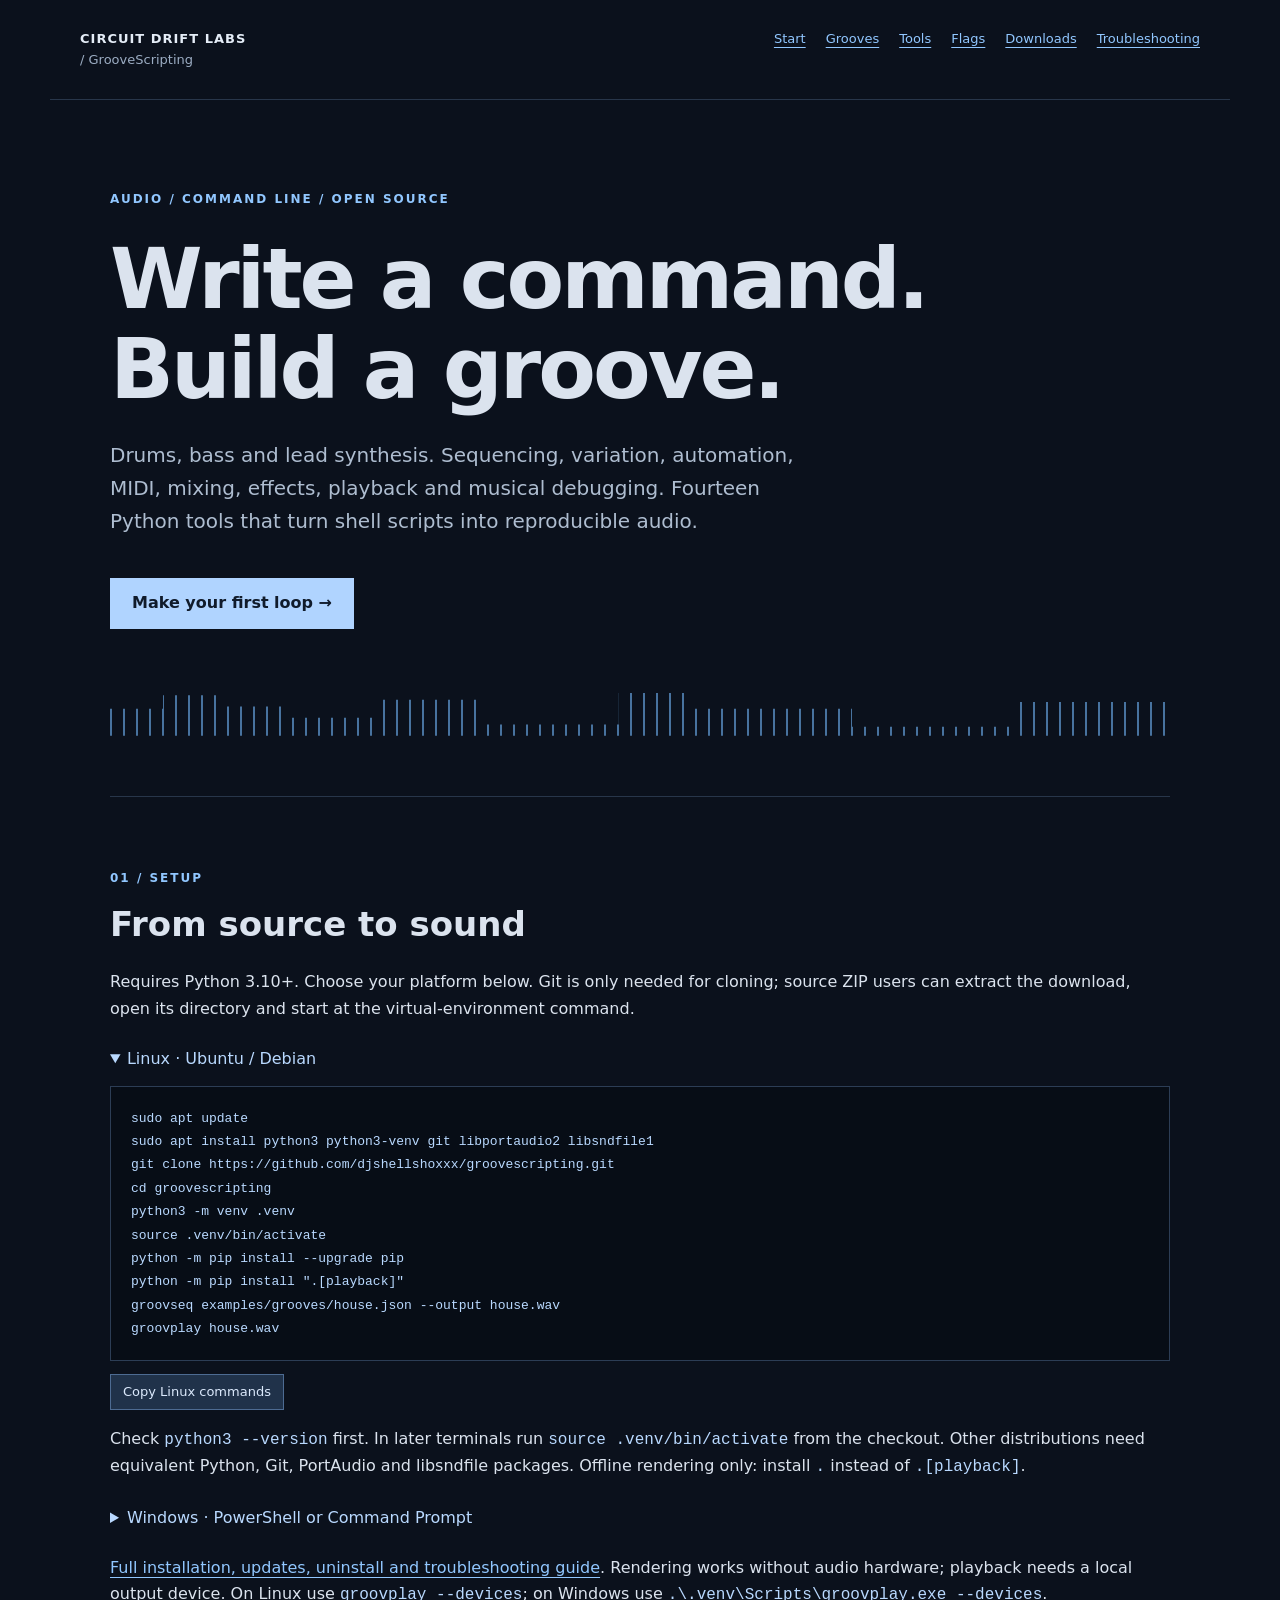
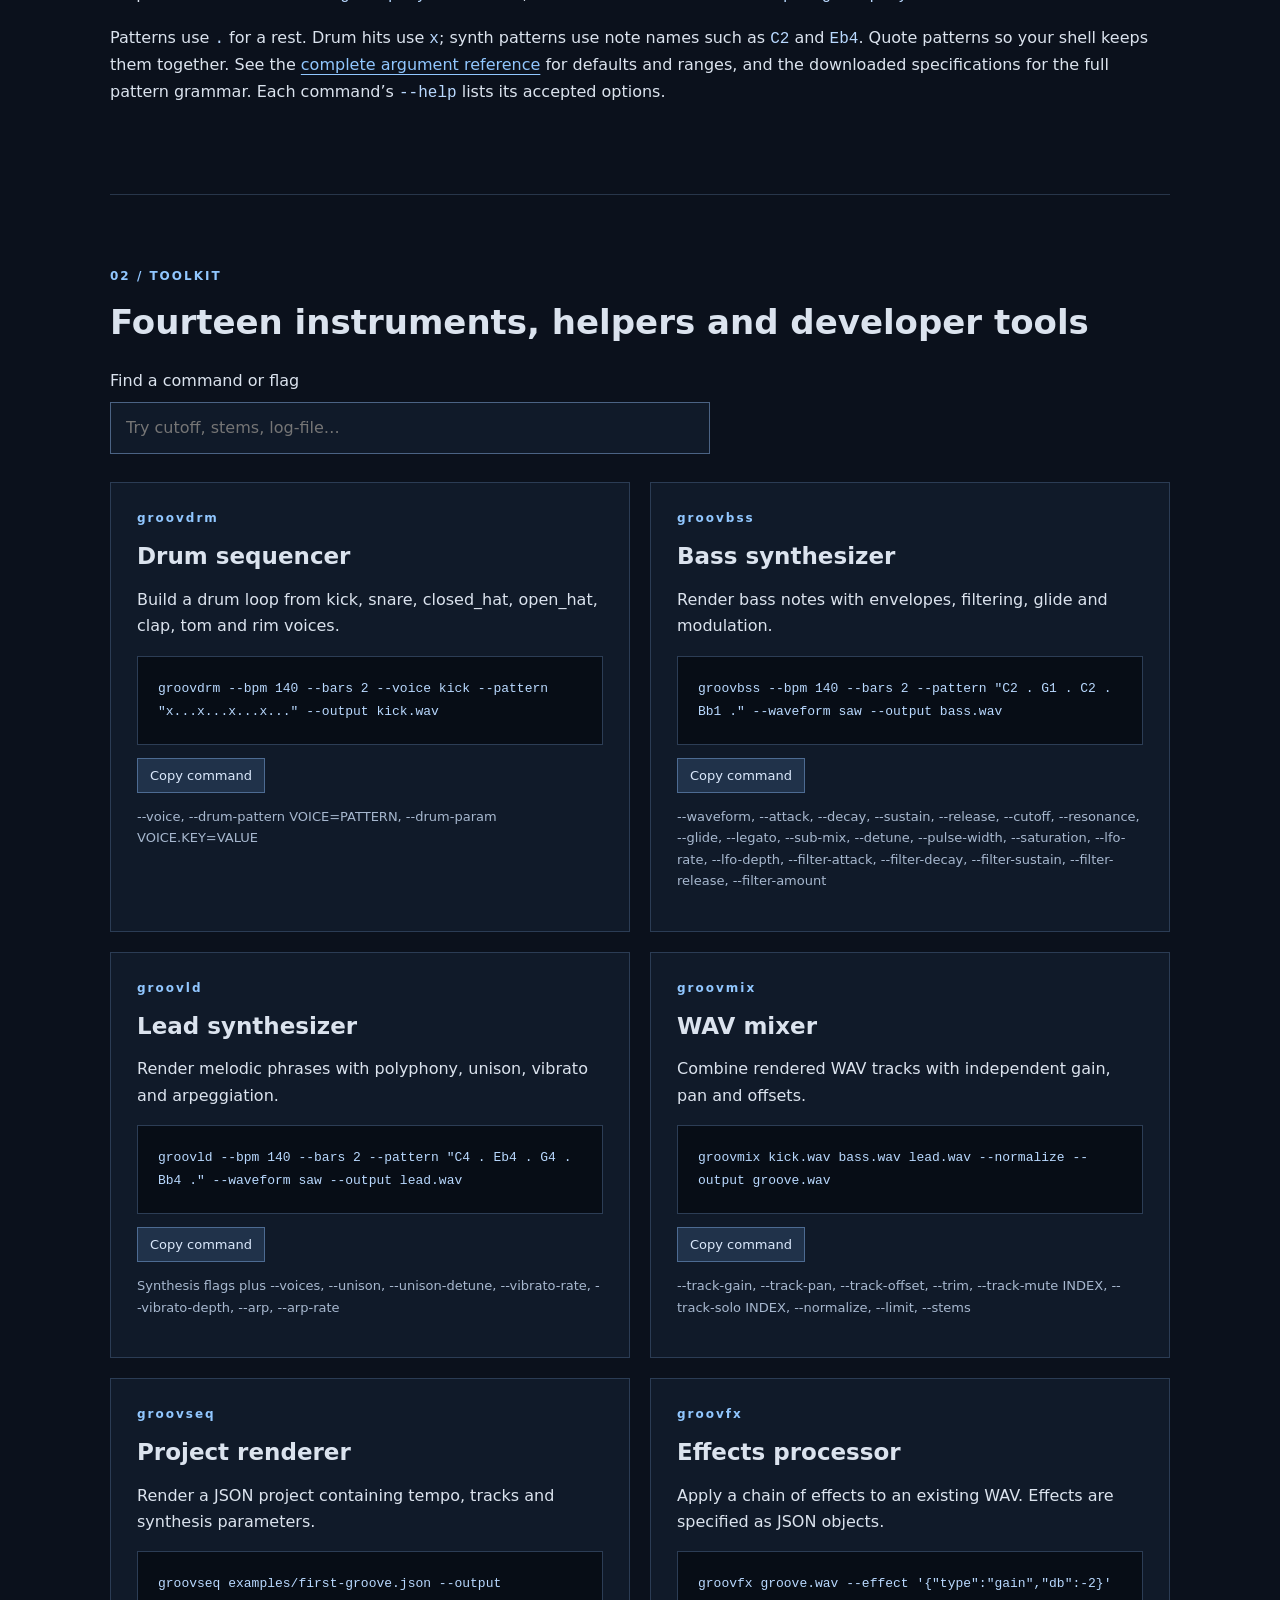
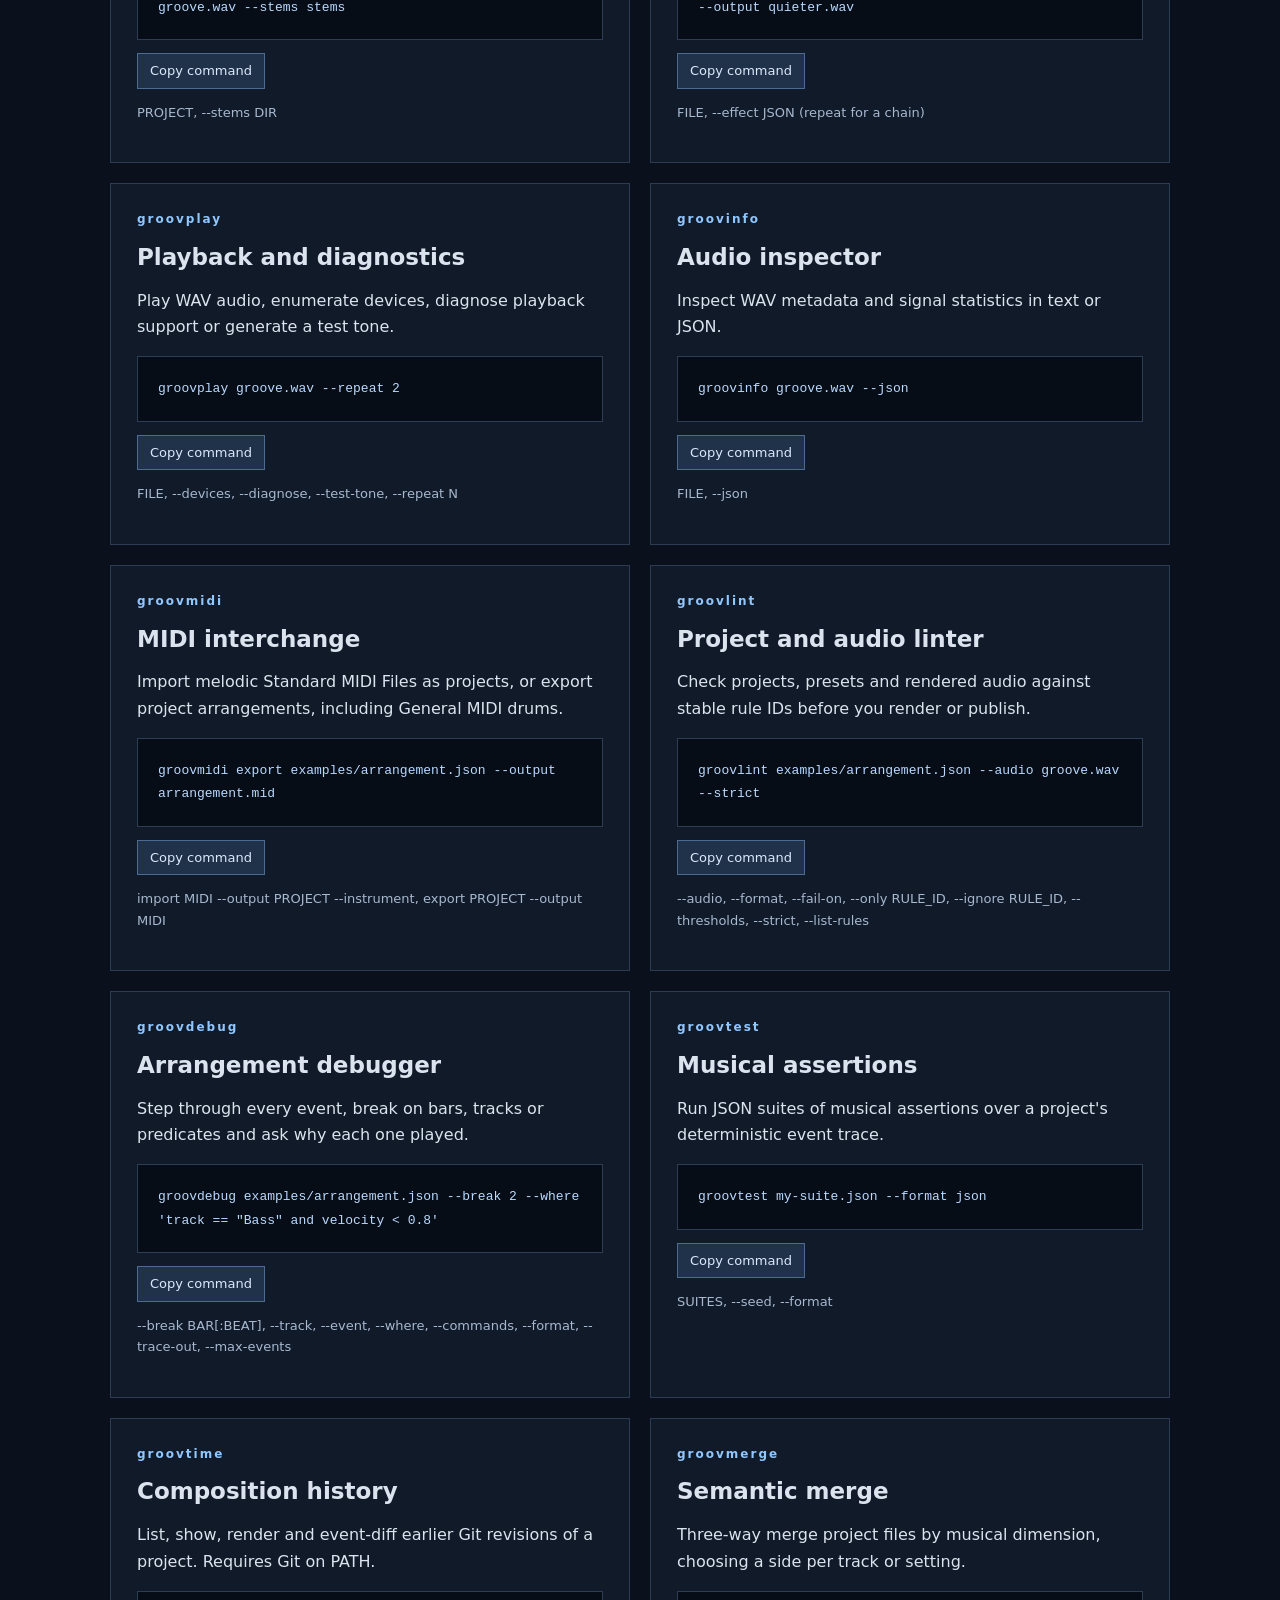
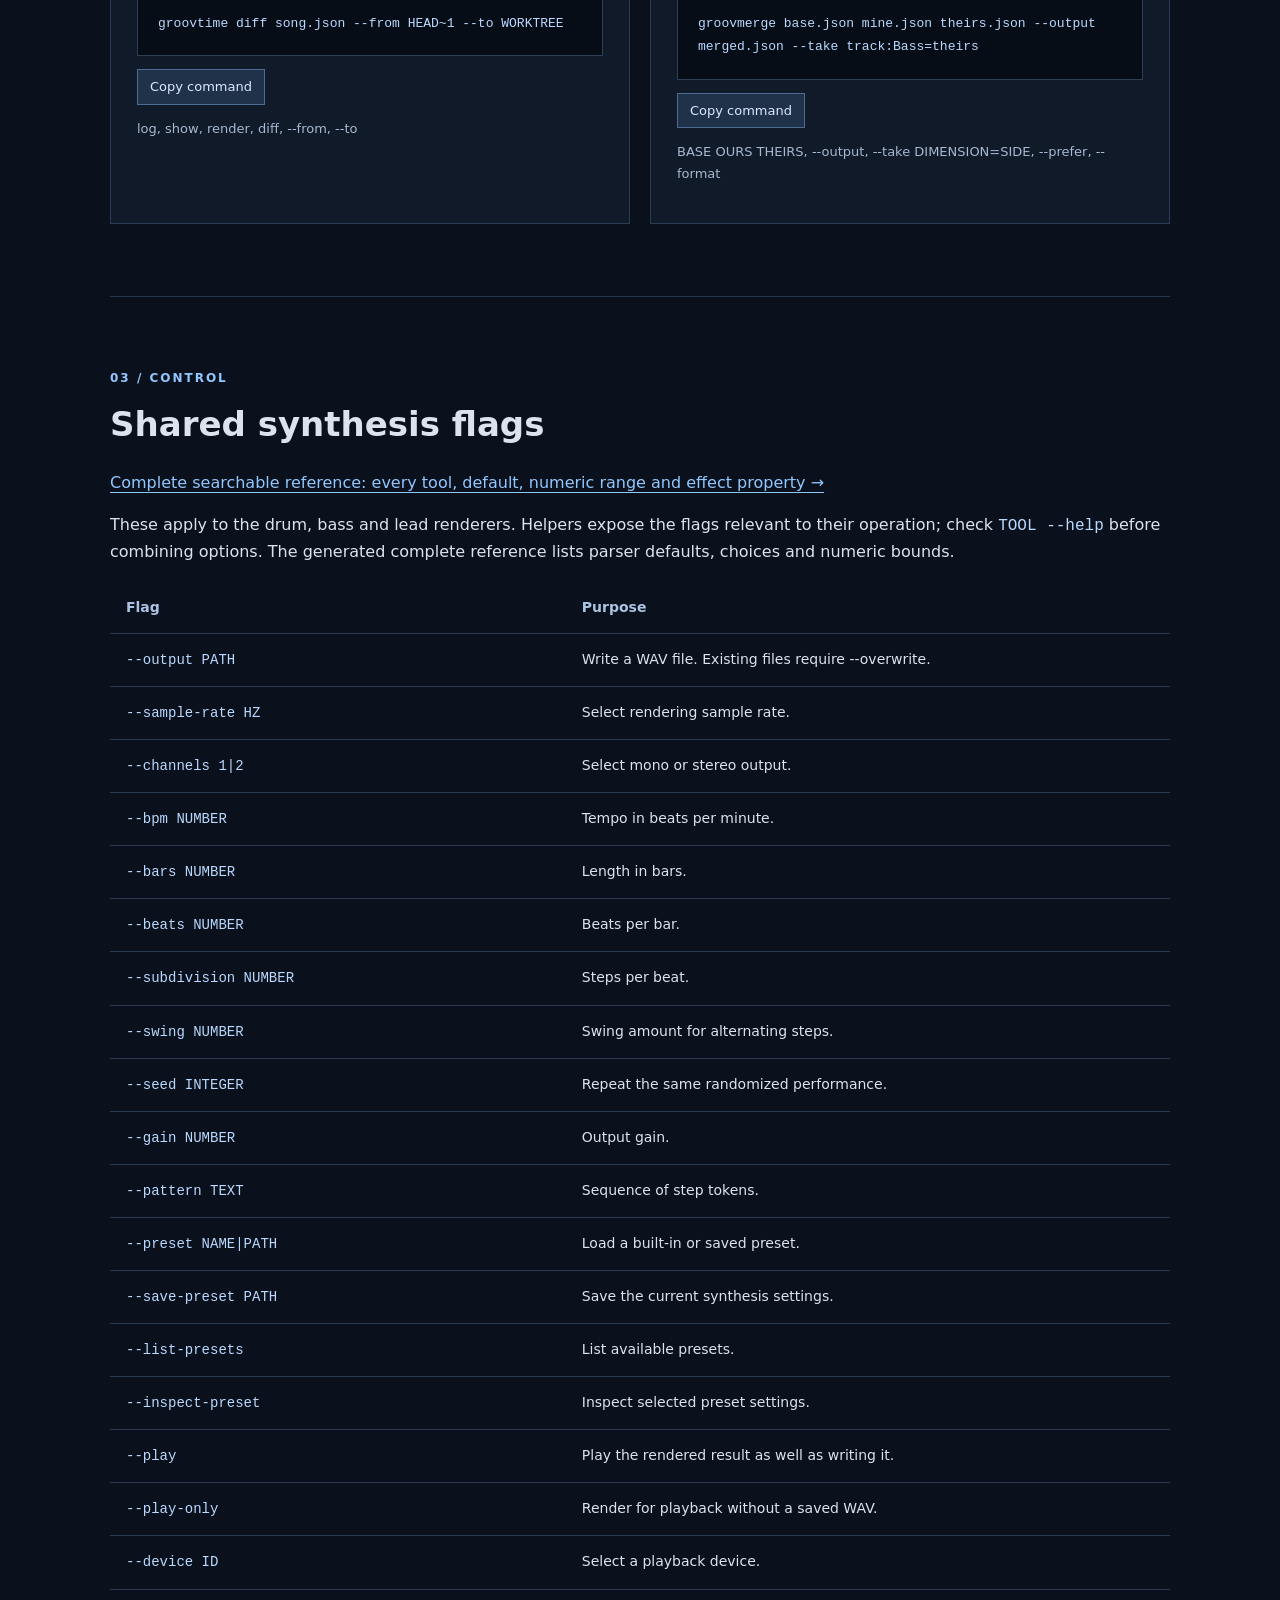
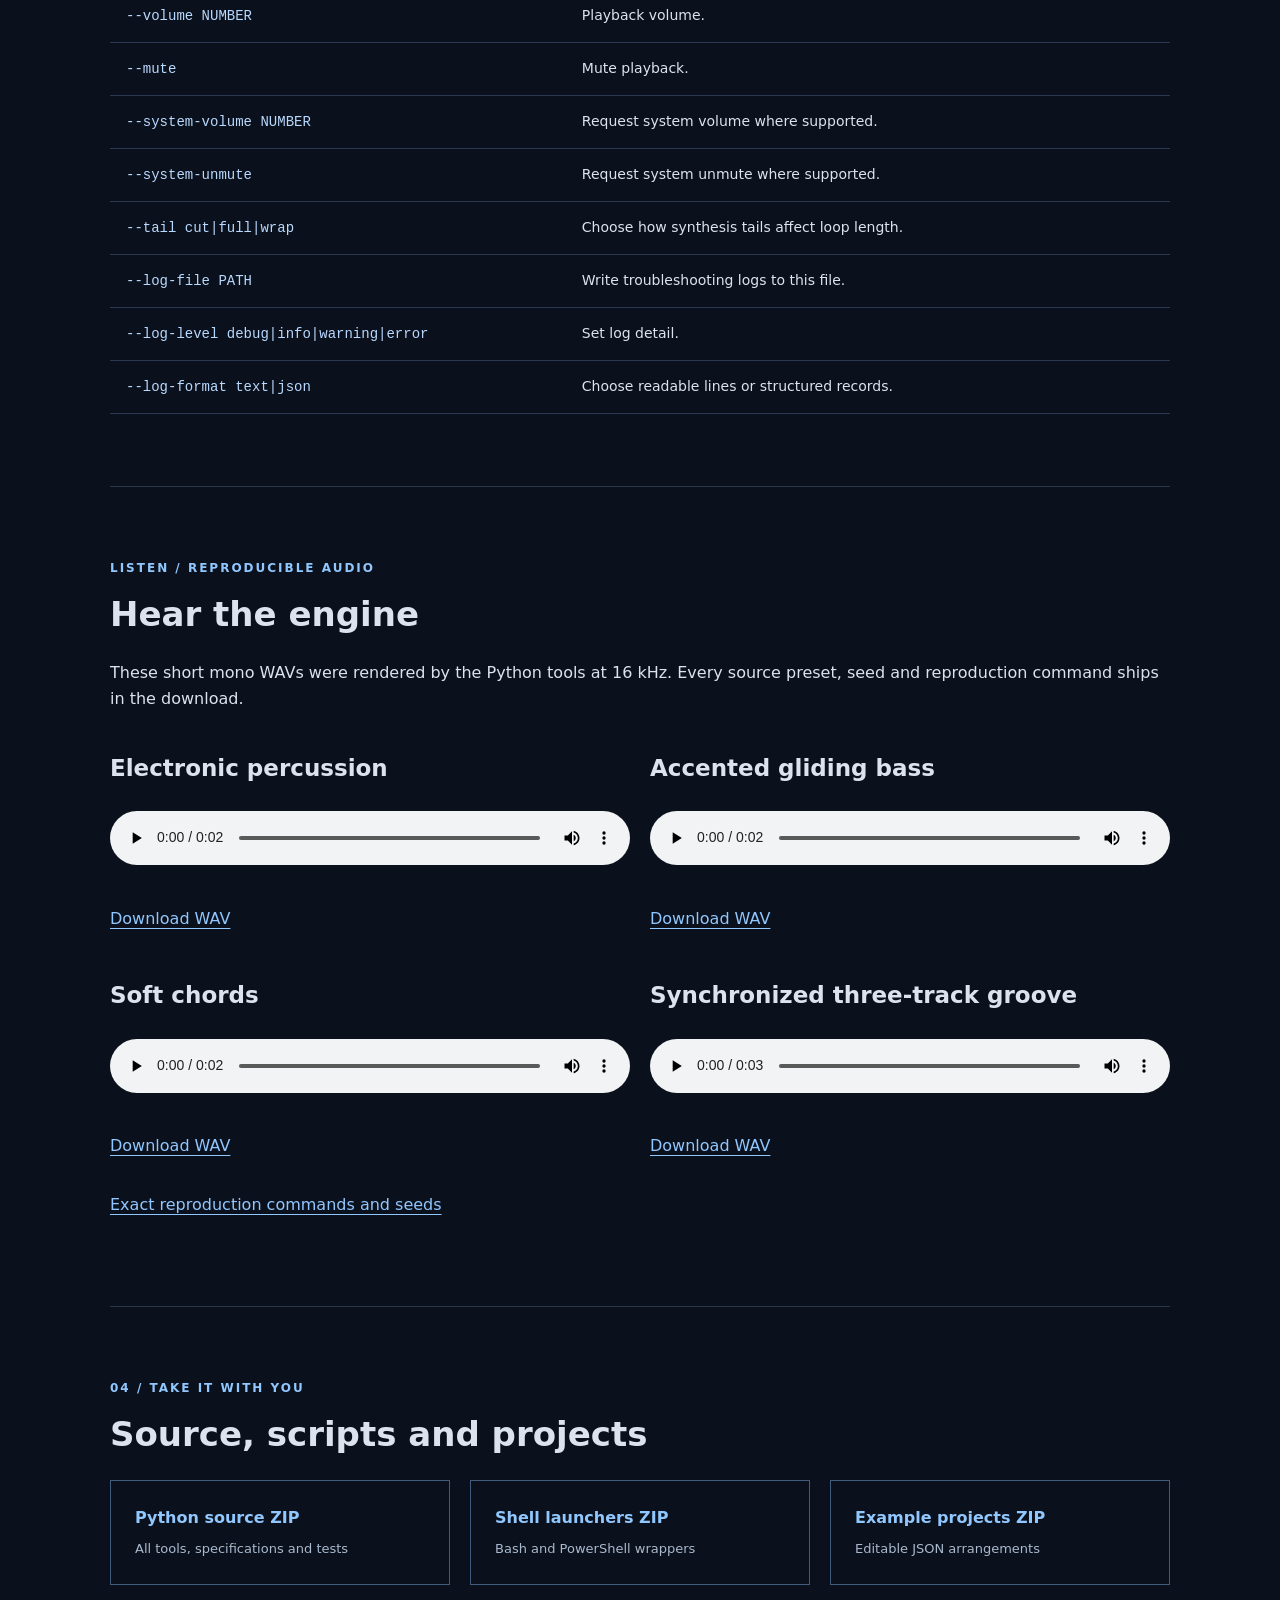
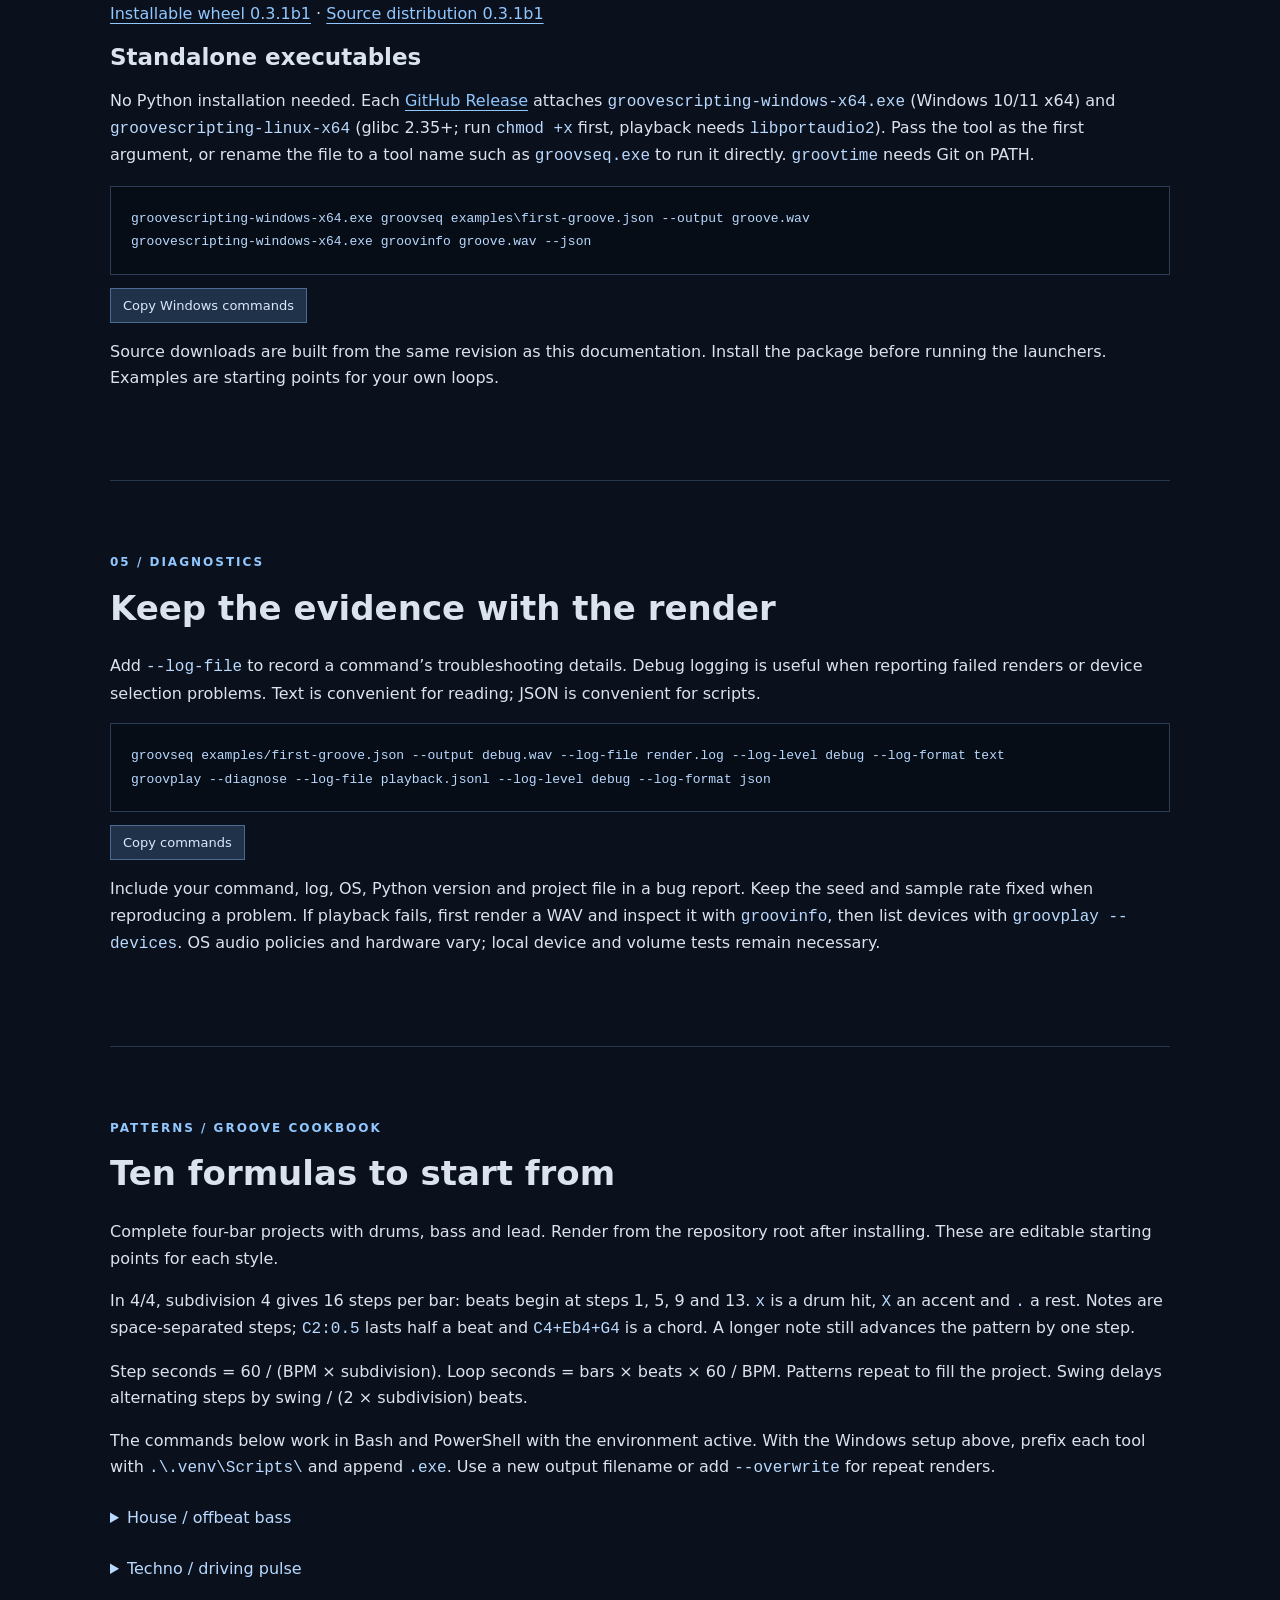
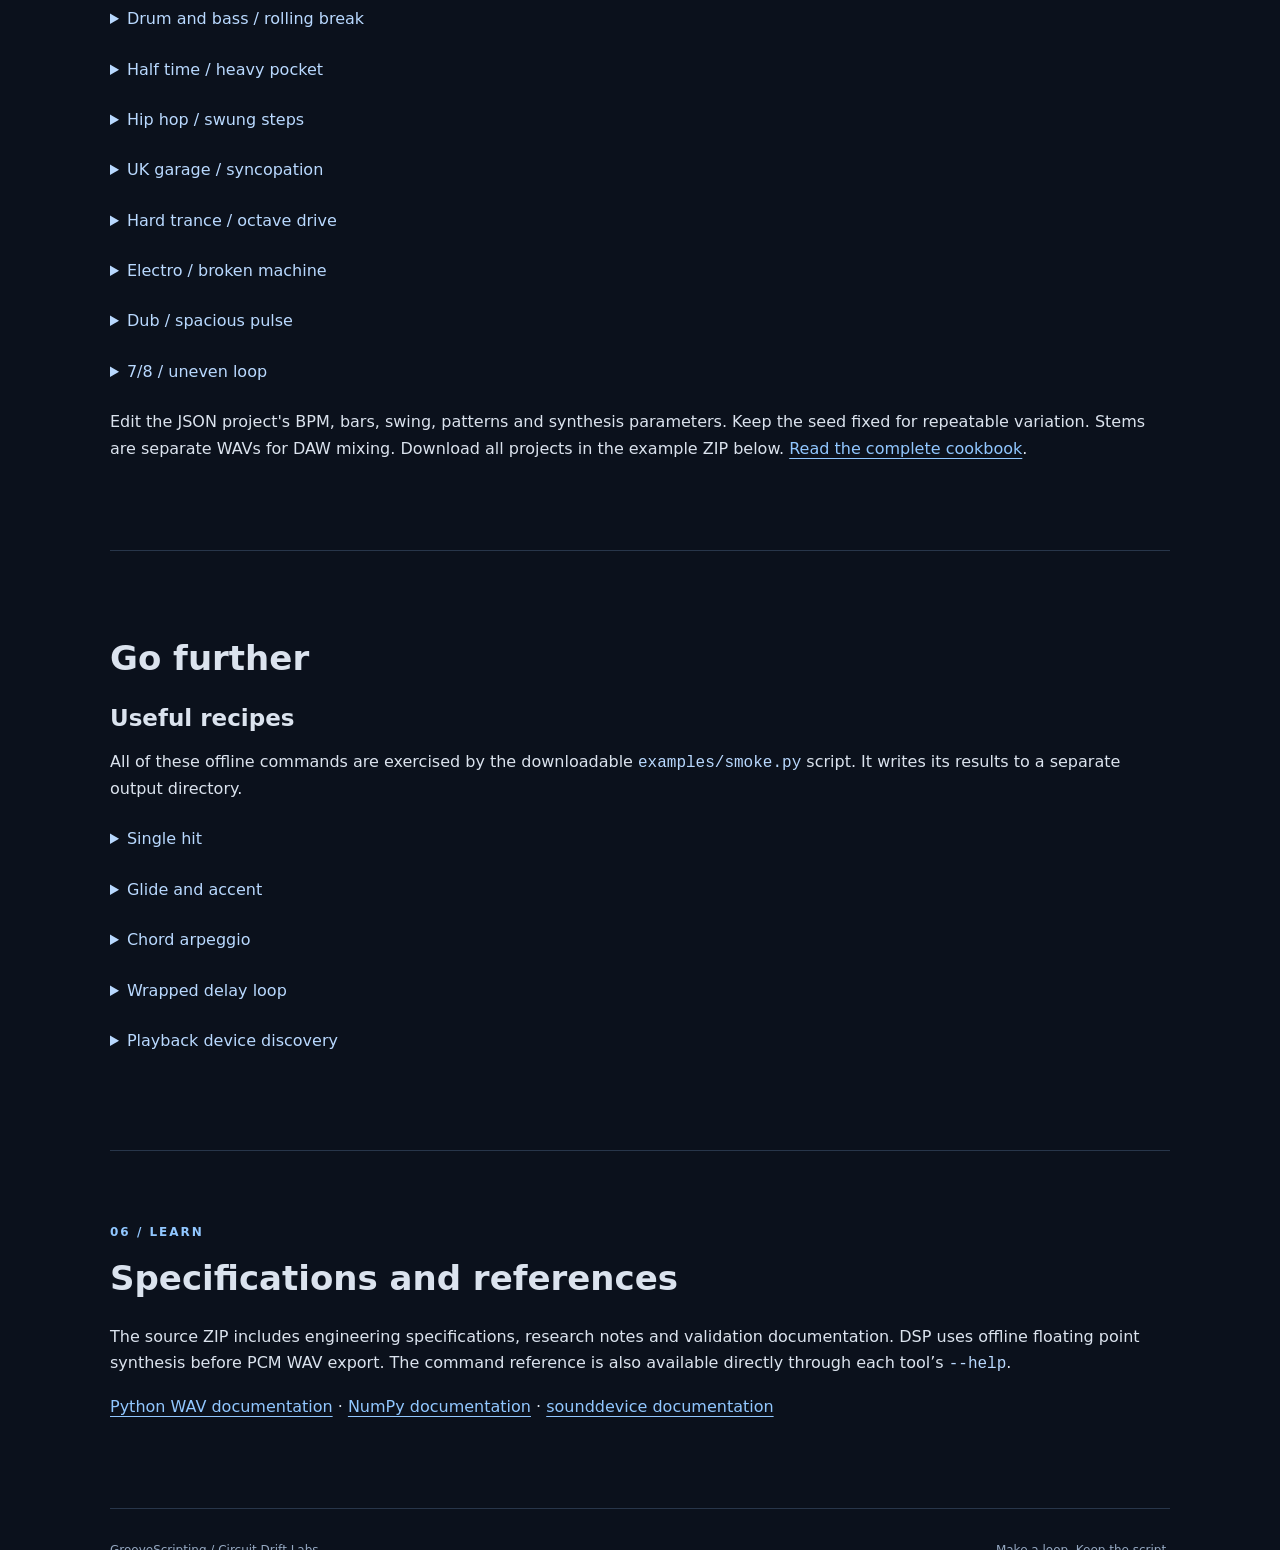
==== commit 3072bd1e: "release: set Windows beta package metadata in docs/index.html" ====
--- a/docs/index.html
+++ b/docs/index.html
@@ -13,7 +13,7 @@
 .\.venv\Scripts\python.exe -m pip install --upgrade pip
 .\.venv\Scripts\python.exe -m pip install &quot;.[playback]&quot;
 .\.venv\Scripts\groovseq.exe examples/grooves/house.json --output house.wav
-.\.venv\Scripts\groovplay.exe house.wav</code></pre><button class="copy" type="button">Copy Windows commands</button><p>These commands use the virtual environment directly and need no PowerShell activation. Reuse the same executable paths in later sessions. If <code>py</code> is unavailable, use your installed <code>python</code> command to create the environment.</p></details><p><a href="installation.md">Full installation, updates, uninstall and troubleshooting guide</a>. Rendering works without audio hardware; playback needs a local output device. On Linux use <code>groovplay --devices</code>; on Windows use <code>.\.venv\Scripts\groovplay.exe --devices</code>.</p><p>Patterns use <code>.</code> for a rest. Drum hits use <code>x</code>; synth patterns use note names such as <code>C2</code> and <code>Eb4</code>. Quote patterns so your shell keeps them together. See the <a href="reference.html">complete argument reference</a> for defaults and ranges, and the downloaded specifications for the full pattern grammar. Each command’s <code>--help</code> lists its accepted options.</p></section><section id="tools"><div class="eyebrow">02 / TOOLKIT</div><h2>Fourteen instruments, helpers and developer tools</h2><label for="search">Find a command or flag</label><input id="search" type="search" placeholder="Try cutoff, stems, log-file…"><p id="search-status" role="status" class="muted"></p><div class="grid"><article class="tool" id="groovdrm" data-search="groovdrm Drum sequencer --voice, --drum-pattern VOICE=PATTERN, --drum-param VOICE.KEY=VALUE"><div class="eyebrow">groovdrm</div><h3>Drum sequencer</h3><p>Build a drum loop from kick, snare, closed_hat, open_hat, clap, tom and rim voices.</p><pre><code>groovdrm --bpm 140 --bars 2 --voice kick --pattern &quot;x...x...x...x...&quot; --output kick.wav</code></pre><button class="copy" type="button">Copy command</button><p class="flags">--voice, --drum-pattern VOICE=PATTERN, --drum-param VOICE.KEY=VALUE</p></article><article class="tool" id="groovbss" data-search="groovbss Bass synthesizer --waveform, --attack, --decay, --sustain, --release, --cutoff, --resonance, --glide, --legato, --sub-mix, --detune, --pulse-width, --saturation, --lfo-rate, --lfo-depth"><div class="eyebrow">groovbss</div><h3>Bass synthesizer</h3><p>Render bass notes with envelopes, filtering, glide and modulation.</p><pre><code>groovbss --bpm 140 --bars 2 --pattern &quot;C2 . G1 . C2 . Bb1 .&quot; --waveform saw --output bass.wav</code></pre><button class="copy" type="button">Copy command</button><p class="flags">--waveform, --attack, --decay, --sustain, --release, --cutoff, --resonance, --glide, --legato, --sub-mix, --detune, --pulse-width, --saturation, --lfo-rate, --lfo-depth, --filter-attack, --filter-decay, --filter-sustain, --filter-release, --filter-amount</p></article><article class="tool" id="groovld" data-search="groovld Lead synthesizer Synthesis flags plus --voices, --unison, --unison-detune, --vibrato-rate, --vibrato-depth, --arp, --arp-rate"><div class="eyebrow">groovld</div><h3>Lead synthesizer</h3><p>Render melodic phrases with polyphony, unison, vibrato and arpeggiation.</p><pre><code>groovld --bpm 140 --bars 2 --pattern &quot;C4 . Eb4 . G4 . Bb4 .&quot; --waveform saw --output lead.wav</code></pre><button class="copy" type="button">Copy command</button><p class="flags">Synthesis flags plus --voices, --unison, --unison-detune, --vibrato-rate, --vibrato-depth, --arp, --arp-rate</p></article><article class="tool" id="groovmix" data-search="groovmix WAV mixer --track-gain, --track-pan, --track-offset, --trim, --track-mute INDEX, --track-solo INDEX, --normalize, --limit, --stems"><div class="eyebrow">groovmix</div><h3>WAV mixer</h3><p>Combine rendered WAV tracks with independent gain, pan and offsets.</p><pre><code>groovmix kick.wav bass.wav lead.wav --normalize --output groove.wav</code></pre><button class="copy" type="button">Copy command</button><p class="flags">--track-gain, --track-pan, --track-offset, --trim, --track-mute INDEX, --track-solo INDEX, --normalize, --limit, --stems</p></article><article class="tool" id="groovseq" data-search="groovseq Project renderer PROJECT, --stems DIR"><div class="eyebrow">groovseq</div><h3>Project renderer</h3><p>Render a JSON project containing tempo, tracks and synthesis parameters.</p><pre><code>groovseq examples/first-groove.json --output groove.wav --stems stems</code></pre><button class="copy" type="button">Copy command</button><p class="flags">PROJECT, --stems DIR</p></article><article class="tool" id="groovfx" data-search="groovfx Effects processor FILE, --effect JSON (repeat for a chain)"><div class="eyebrow">groovfx</div><h3>Effects processor</h3><p>Apply a chain of effects to an existing WAV. Effects are specified as JSON objects.</p><pre><code>groovfx groove.wav --effect &#x27;{&quot;type&quot;:&quot;gain&quot;,&quot;db&quot;:-2}&#x27; --output quieter.wav</code></pre><button class="copy" type="button">Copy command</button><p class="flags">FILE, --effect JSON (repeat for a chain)</p></article><article class="tool" id="groovplay" data-search="groovplay Playback and diagnostics FILE, --devices, --diagnose, --test-tone, --repeat N"><div class="eyebrow">groovplay</div><h3>Playback and diagnostics</h3><p>Play WAV audio, enumerate devices, diagnose playback support or generate a test tone.</p><pre><code>groovplay groove.wav --repeat 2</code></pre><button class="copy" type="button">Copy command</button><p class="flags">FILE, --devices, --diagnose, --test-tone, --repeat N</p></article><article class="tool" id="groovinfo" data-search="groovinfo Audio inspector FILE, --json"><div class="eyebrow">groovinfo</div><h3>Audio inspector</h3><p>Inspect WAV metadata and signal statistics in text or JSON.</p><pre><code>groovinfo groove.wav --json</code></pre><button class="copy" type="button">Copy command</button><p class="flags">FILE, --json</p></article><article class="tool" id="groovmidi" data-search="groovmidi MIDI interchange import MIDI --output PROJECT --instrument, export PROJECT --output MIDI"><div class="eyebrow">groovmidi</div><h3>MIDI interchange</h3><p>Import melodic Standard MIDI Files as projects, or export project arrangements, including General MIDI drums.</p><pre><code>groovmidi export examples/arrangement.json --output arrangement.mid</code></pre><button class="copy" type="button">Copy command</button><p class="flags">import MIDI --output PROJECT --instrument, export PROJECT --output MIDI</p></article><article class="tool" id="groovlint" data-search="groovlint Project and audio linter --audio, --format, --fail-on, --only RULE_ID, --ignore RULE_ID, --thresholds, --strict, --list-rules"><div class="eyebrow">groovlint</div><h3>Project and audio linter</h3><p>Check projects, presets and rendered audio against stable rule IDs before you render or publish.</p><pre><code>groovlint examples/arrangement.json --audio groove.wav --strict</code></pre><button class="copy" type="button">Copy command</button><p class="flags">--audio, --format, --fail-on, --only RULE_ID, --ignore RULE_ID, --thresholds, --strict, --list-rules</p></article><article class="tool" id="groovdebug" data-search="groovdebug Arrangement debugger --break BAR[:BEAT], --track, --event, --where, --commands, --format, --trace-out, --max-events"><div class="eyebrow">groovdebug</div><h3>Arrangement debugger</h3><p>Step through every event, break on bars, tracks or predicates and ask why each one played.</p><pre><code>groovdebug examples/arrangement.json --break 2 --where &#x27;track == &quot;Bass&quot; and velocity &lt; 0.8&#x27;</code></pre><button class="copy" type="button">Copy command</button><p class="flags">--break BAR[:BEAT], --track, --event, --where, --commands, --format, --trace-out, --max-events</p></article><article class="tool" id="groovtest" data-search="groovtest Musical assertions SUITES, --seed, --format"><div class="eyebrow">groovtest</div><h3>Musical assertions</h3><p>Run JSON suites of musical assertions over a project's deterministic event trace.</p><pre><code>groovtest my-suite.json --format json</code></pre><button class="copy" type="button">Copy command</button><p class="flags">SUITES, --seed, --format</p></article><article class="tool" id="groovtime" data-search="groovtime Composition history log, show, render, diff, --from, --to"><div class="eyebrow">groovtime</div><h3>Composition history</h3><p>List, show, render and event-diff earlier Git revisions of a project. Requires Git on PATH.</p><pre><code>groovtime diff song.json --from HEAD~1 --to WORKTREE</code></pre><button class="copy" type="button">Copy command</button><p class="flags">log, show, render, diff, --from, --to</p></article><article class="tool" id="groovmerge" data-search="groovmerge Semantic merge BASE OURS THEIRS, --output, --take DIMENSION=SIDE, --prefer, --format"><div class="eyebrow">groovmerge</div><h3>Semantic merge</h3><p>Three-way merge project files by musical dimension, choosing a side per track or setting.</p><pre><code>groovmerge base.json mine.json theirs.json --output merged.json --take track:Bass=theirs</code></pre><button class="copy" type="button">Copy command</button><p class="flags">BASE OURS THEIRS, --output, --take DIMENSION=SIDE, --prefer, --format</p></article></div></section><section id="flags"><div class="eyebrow">03 / CONTROL</div><h2>Shared synthesis flags</h2><p><a href="reference.html">Complete searchable reference: every tool, default, numeric range and effect property →</a></p><p>These apply to the drum, bass and lead renderers. Helpers expose the flags relevant to their operation; check <code>TOOL --help</code> before combining options. The generated complete reference lists parser defaults, choices and numeric bounds.</p><div class="table-wrap"><table><thead><tr><th>Flag</th><th>Purpose</th></tr></thead><tbody><tr data-search="--output PATH Write a WAV file. Existing files require --overwrite."><td><code>--output PATH</code></td><td>Write a WAV file. Existing files require --overwrite.</td></tr><tr data-search="--sample-rate HZ Select rendering sample rate."><td><code>--sample-rate HZ</code></td><td>Select rendering sample rate.</td></tr><tr data-search="--channels 1|2 Select mono or stereo output."><td><code>--channels 1|2</code></td><td>Select mono or stereo output.</td></tr><tr data-search="--bpm NUMBER Tempo in beats per minute."><td><code>--bpm NUMBER</code></td><td>Tempo in beats per minute.</td></tr><tr data-search="--bars NUMBER Length in bars."><td><code>--bars NUMBER</code></td><td>Length in bars.</td></tr><tr data-search="--beats NUMBER Beats per bar."><td><code>--beats NUMBER</code></td><td>Beats per bar.</td></tr><tr data-search="--subdivision NUMBER Steps per beat."><td><code>--subdivision NUMBER</code></td><td>Steps per beat.</td></tr><tr data-search="--swing NUMBER Swing amount for alternating steps."><td><code>--swing NUMBER</code></td><td>Swing amount for alternating steps.</td></tr><tr data-search="--seed INTEGER Repeat the same randomized performance."><td><code>--seed INTEGER</code></td><td>Repeat the same randomized performance.</td></tr><tr data-search="--gain NUMBER Output gain."><td><code>--gain NUMBER</code></td><td>Output gain.</td></tr><tr data-search="--pattern TEXT Sequence of step tokens."><td><code>--pattern TEXT</code></td><td>Sequence of step tokens.</td></tr><tr data-search="--preset NAME|PATH Load a built-in or saved preset."><td><code>--preset NAME|PATH</code></td><td>Load a built-in or saved preset.</td></tr><tr data-search="--save-preset PATH Save the current synthesis settings."><td><code>--save-preset PATH</code></td><td>Save the current synthesis settings.</td></tr><tr data-search="--list-presets List available presets."><td><code>--list-presets</code></td><td>List available presets.</td></tr><tr data-search="--inspect-preset Inspect selected preset settings."><td><code>--inspect-preset</code></td><td>Inspect selected preset settings.</td></tr><tr data-search="--play Play the rendered result as well as writing it."><td><code>--play</code></td><td>Play the rendered result as well as writing it.</td></tr><tr data-search="--play-only Render for playback without a saved WAV."><td><code>--play-only</code></td><td>Render for playback without a saved WAV.</td></tr><tr data-search="--device ID Select a playback device."><td><code>--device ID</code></td><td>Select a playback device.</td></tr><tr data-search="--volume NUMBER Playback volume."><td><code>--volume NUMBER</code></td><td>Playback volume.</td></tr><tr data-search="--mute Mute playback."><td><code>--mute</code></td><td>Mute playback.</td></tr><tr data-search="--system-volume NUMBER Request system volume where supported."><td><code>--system-volume NUMBER</code></td><td>Request system volume where supported.</td></tr><tr data-search="--system-unmute Request system unmute where supported."><td><code>--system-unmute</code></td><td>Request system unmute where supported.</td></tr><tr data-search="--tail cut|full|wrap Choose how synthesis tails affect loop length."><td><code>--tail cut|full|wrap</code></td><td>Choose how synthesis tails affect loop length.</td></tr><tr data-search="--log-file PATH Write troubleshooting logs to this file."><td><code>--log-file PATH</code></td><td>Write troubleshooting logs to this file.</td></tr><tr data-search="--log-level debug|info|warning|error Set log detail."><td><code>--log-level debug|info|warning|error</code></td><td>Set log detail.</td></tr><tr data-search="--log-format text|json Choose readable lines or structured records."><td><code>--log-format text|json</code></td><td>Choose readable lines or structured records.</td></tr></tbody></table></div></section><section id="demos"><div class="eyebrow">LISTEN / REPRODUCIBLE AUDIO</div><h2>Hear the engine</h2><p>These short mono WAVs were rendered by the Python tools at 16 kHz. Every source preset, seed and reproduction command ships in the download.</p><div class="grid"><article><h3>Electronic percussion</h3><audio controls preload="metadata" aria-label="Electronic percussion"><source src="audio/drums.wav" type="audio/wav"></audio><p><a href="audio/drums.wav" download>Download WAV</a></p></article><article><h3>Accented gliding bass</h3><audio controls preload="metadata" aria-label="Accented gliding bass"><source src="audio/bass.wav" type="audio/wav"></audio><p><a href="audio/bass.wav" download>Download WAV</a></p></article><article><h3>Soft chords</h3><audio controls preload="metadata" aria-label="Soft chords"><source src="audio/chords.wav" type="audio/wav"></audio><p><a href="audio/chords.wav" download>Download WAV</a></p></article><article><h3>Synchronized three-track groove</h3><audio controls preload="metadata" aria-label="Synchronized three-track groove"><source src="audio/groove.wav" type="audio/wav"></audio><p><a href="audio/groove.wav" download>Download WAV</a></p></article></div><p><a href="audio/README.md">Exact reproduction commands and seeds</a></p></section><section id="downloads"><div class="eyebrow">04 / TAKE IT WITH YOU</div><h2>Source, scripts and projects</h2><div class="download-grid"><a class="download" href="downloads/groovescripting-source.zip">Python source ZIP <span>All tools, specifications and tests</span></a><a class="download" href="downloads/groovescripting-launchers.zip">Shell launchers ZIP <span>Bash and PowerShell wrappers</span></a><a class="download" href="downloads/groovescripting-examples.zip">Example projects ZIP <span>Editable JSON arrangements</span></a></div><p><a href="downloads/groovescripting-0.3.0-py3-none-any.whl" download>Installable wheel 0.3.0</a> · <a href="downloads/groovescripting-0.3.0.tar.gz" download>Source distribution 0.3.0</a></p><h3>Standalone executables</h3><p>No Python installation needed. Each <a href="https://github.com/djshellshoxxx/groovescripting/releases/latest">GitHub Release</a> attaches <code>groovescripting-windows-x64.exe</code> (Windows 10/11 x64) and <code>groovescripting-linux-x64</code> (glibc 2.35+; run <code>chmod +x</code> first, playback needs <code>libportaudio2</code>). Pass the tool as the first argument, or rename the file to a tool name such as <code>groovseq.exe</code> to run it directly. <code>groovtime</code> needs Git on PATH.</p><pre><code>groovescripting-windows-x64.exe groovseq examples\first-groove.json --output groove.wav
+.\.venv\Scripts\groovplay.exe house.wav</code></pre><button class="copy" type="button">Copy Windows commands</button><p>These commands use the virtual environment directly and need no PowerShell activation. Reuse the same executable paths in later sessions. If <code>py</code> is unavailable, use your installed <code>python</code> command to create the environment.</p></details><p><a href="installation.md">Full installation, updates, uninstall and troubleshooting guide</a>. Rendering works without audio hardware; playback needs a local output device. On Linux use <code>groovplay --devices</code>; on Windows use <code>.\.venv\Scripts\groovplay.exe --devices</code>.</p><p>Patterns use <code>.</code> for a rest. Drum hits use <code>x</code>; synth patterns use note names such as <code>C2</code> and <code>Eb4</code>. Quote patterns so your shell keeps them together. See the <a href="reference.html">complete argument reference</a> for defaults and ranges, and the downloaded specifications for the full pattern grammar. Each command’s <code>--help</code> lists its accepted options.</p></section><section id="tools"><div class="eyebrow">02 / TOOLKIT</div><h2>Fourteen instruments, helpers and developer tools</h2><label for="search">Find a command or flag</label><input id="search" type="search" placeholder="Try cutoff, stems, log-file…"><p id="search-status" role="status" class="muted"></p><div class="grid"><article class="tool" id="groovdrm" data-search="groovdrm Drum sequencer --voice, --drum-pattern VOICE=PATTERN, --drum-param VOICE.KEY=VALUE"><div class="eyebrow">groovdrm</div><h3>Drum sequencer</h3><p>Build a drum loop from kick, snare, closed_hat, open_hat, clap, tom and rim voices.</p><pre><code>groovdrm --bpm 140 --bars 2 --voice kick --pattern &quot;x...x...x...x...&quot; --output kick.wav</code></pre><button class="copy" type="button">Copy command</button><p class="flags">--voice, --drum-pattern VOICE=PATTERN, --drum-param VOICE.KEY=VALUE</p></article><article class="tool" id="groovbss" data-search="groovbss Bass synthesizer --waveform, --attack, --decay, --sustain, --release, --cutoff, --resonance, --glide, --legato, --sub-mix, --detune, --pulse-width, --saturation, --lfo-rate, --lfo-depth"><div class="eyebrow">groovbss</div><h3>Bass synthesizer</h3><p>Render bass notes with envelopes, filtering, glide and modulation.</p><pre><code>groovbss --bpm 140 --bars 2 --pattern &quot;C2 . G1 . C2 . Bb1 .&quot; --waveform saw --output bass.wav</code></pre><button class="copy" type="button">Copy command</button><p class="flags">--waveform, --attack, --decay, --sustain, --release, --cutoff, --resonance, --glide, --legato, --sub-mix, --detune, --pulse-width, --saturation, --lfo-rate, --lfo-depth, --filter-attack, --filter-decay, --filter-sustain, --filter-release, --filter-amount</p></article><article class="tool" id="groovld" data-search="groovld Lead synthesizer Synthesis flags plus --voices, --unison, --unison-detune, --vibrato-rate, --vibrato-depth, --arp, --arp-rate"><div class="eyebrow">groovld</div><h3>Lead synthesizer</h3><p>Render melodic phrases with polyphony, unison, vibrato and arpeggiation.</p><pre><code>groovld --bpm 140 --bars 2 --pattern &quot;C4 . Eb4 . G4 . Bb4 .&quot; --waveform saw --output lead.wav</code></pre><button class="copy" type="button">Copy command</button><p class="flags">Synthesis flags plus --voices, --unison, --unison-detune, --vibrato-rate, --vibrato-depth, --arp, --arp-rate</p></article><article class="tool" id="groovmix" data-search="groovmix WAV mixer --track-gain, --track-pan, --track-offset, --trim, --track-mute INDEX, --track-solo INDEX, --normalize, --limit, --stems"><div class="eyebrow">groovmix</div><h3>WAV mixer</h3><p>Combine rendered WAV tracks with independent gain, pan and offsets.</p><pre><code>groovmix kick.wav bass.wav lead.wav --normalize --output groove.wav</code></pre><button class="copy" type="button">Copy command</button><p class="flags">--track-gain, --track-pan, --track-offset, --trim, --track-mute INDEX, --track-solo INDEX, --normalize, --limit, --stems</p></article><article class="tool" id="groovseq" data-search="groovseq Project renderer PROJECT, --stems DIR"><div class="eyebrow">groovseq</div><h3>Project renderer</h3><p>Render a JSON project containing tempo, tracks and synthesis parameters.</p><pre><code>groovseq examples/first-groove.json --output groove.wav --stems stems</code></pre><button class="copy" type="button">Copy command</button><p class="flags">PROJECT, --stems DIR</p></article><article class="tool" id="groovfx" data-search="groovfx Effects processor FILE, --effect JSON (repeat for a chain)"><div class="eyebrow">groovfx</div><h3>Effects processor</h3><p>Apply a chain of effects to an existing WAV. Effects are specified as JSON objects.</p><pre><code>groovfx groove.wav --effect &#x27;{&quot;type&quot;:&quot;gain&quot;,&quot;db&quot;:-2}&#x27; --output quieter.wav</code></pre><button class="copy" type="button">Copy command</button><p class="flags">FILE, --effect JSON (repeat for a chain)</p></article><article class="tool" id="groovplay" data-search="groovplay Playback and diagnostics FILE, --devices, --diagnose, --test-tone, --repeat N"><div class="eyebrow">groovplay</div><h3>Playback and diagnostics</h3><p>Play WAV audio, enumerate devices, diagnose playback support or generate a test tone.</p><pre><code>groovplay groove.wav --repeat 2</code></pre><button class="copy" type="button">Copy command</button><p class="flags">FILE, --devices, --diagnose, --test-tone, --repeat N</p></article><article class="tool" id="groovinfo" data-search="groovinfo Audio inspector FILE, --json"><div class="eyebrow">groovinfo</div><h3>Audio inspector</h3><p>Inspect WAV metadata and signal statistics in text or JSON.</p><pre><code>groovinfo groove.wav --json</code></pre><button class="copy" type="button">Copy command</button><p class="flags">FILE, --json</p></article><article class="tool" id="groovmidi" data-search="groovmidi MIDI interchange import MIDI --output PROJECT --instrument, export PROJECT --output MIDI"><div class="eyebrow">groovmidi</div><h3>MIDI interchange</h3><p>Import melodic Standard MIDI Files as projects, or export project arrangements, including General MIDI drums.</p><pre><code>groovmidi export examples/arrangement.json --output arrangement.mid</code></pre><button class="copy" type="button">Copy command</button><p class="flags">import MIDI --output PROJECT --instrument, export PROJECT --output MIDI</p></article><article class="tool" id="groovlint" data-search="groovlint Project and audio linter --audio, --format, --fail-on, --only RULE_ID, --ignore RULE_ID, --thresholds, --strict, --list-rules"><div class="eyebrow">groovlint</div><h3>Project and audio linter</h3><p>Check projects, presets and rendered audio against stable rule IDs before you render or publish.</p><pre><code>groovlint examples/arrangement.json --audio groove.wav --strict</code></pre><button class="copy" type="button">Copy command</button><p class="flags">--audio, --format, --fail-on, --only RULE_ID, --ignore RULE_ID, --thresholds, --strict, --list-rules</p></article><article class="tool" id="groovdebug" data-search="groovdebug Arrangement debugger --break BAR[:BEAT], --track, --event, --where, --commands, --format, --trace-out, --max-events"><div class="eyebrow">groovdebug</div><h3>Arrangement debugger</h3><p>Step through every event, break on bars, tracks or predicates and ask why each one played.</p><pre><code>groovdebug examples/arrangement.json --break 2 --where &#x27;track == &quot;Bass&quot; and velocity &lt; 0.8&#x27;</code></pre><button class="copy" type="button">Copy command</button><p class="flags">--break BAR[:BEAT], --track, --event, --where, --commands, --format, --trace-out, --max-events</p></article><article class="tool" id="groovtest" data-search="groovtest Musical assertions SUITES, --seed, --format"><div class="eyebrow">groovtest</div><h3>Musical assertions</h3><p>Run JSON suites of musical assertions over a project's deterministic event trace.</p><pre><code>groovtest my-suite.json --format json</code></pre><button class="copy" type="button">Copy command</button><p class="flags">SUITES, --seed, --format</p></article><article class="tool" id="groovtime" data-search="groovtime Composition history log, show, render, diff, --from, --to"><div class="eyebrow">groovtime</div><h3>Composition history</h3><p>List, show, render and event-diff earlier Git revisions of a project. Requires Git on PATH.</p><pre><code>groovtime diff song.json --from HEAD~1 --to WORKTREE</code></pre><button class="copy" type="button">Copy command</button><p class="flags">log, show, render, diff, --from, --to</p></article><article class="tool" id="groovmerge" data-search="groovmerge Semantic merge BASE OURS THEIRS, --output, --take DIMENSION=SIDE, --prefer, --format"><div class="eyebrow">groovmerge</div><h3>Semantic merge</h3><p>Three-way merge project files by musical dimension, choosing a side per track or setting.</p><pre><code>groovmerge base.json mine.json theirs.json --output merged.json --take track:Bass=theirs</code></pre><button class="copy" type="button">Copy command</button><p class="flags">BASE OURS THEIRS, --output, --take DIMENSION=SIDE, --prefer, --format</p></article></div></section><section id="flags"><div class="eyebrow">03 / CONTROL</div><h2>Shared synthesis flags</h2><p><a href="reference.html">Complete searchable reference: every tool, default, numeric range and effect property →</a></p><p>These apply to the drum, bass and lead renderers. Helpers expose the flags relevant to their operation; check <code>TOOL --help</code> before combining options. The generated complete reference lists parser defaults, choices and numeric bounds.</p><div class="table-wrap"><table><thead><tr><th>Flag</th><th>Purpose</th></tr></thead><tbody><tr data-search="--output PATH Write a WAV file. Existing files require --overwrite."><td><code>--output PATH</code></td><td>Write a WAV file. Existing files require --overwrite.</td></tr><tr data-search="--sample-rate HZ Select rendering sample rate."><td><code>--sample-rate HZ</code></td><td>Select rendering sample rate.</td></tr><tr data-search="--channels 1|2 Select mono or stereo output."><td><code>--channels 1|2</code></td><td>Select mono or stereo output.</td></tr><tr data-search="--bpm NUMBER Tempo in beats per minute."><td><code>--bpm NUMBER</code></td><td>Tempo in beats per minute.</td></tr><tr data-search="--bars NUMBER Length in bars."><td><code>--bars NUMBER</code></td><td>Length in bars.</td></tr><tr data-search="--beats NUMBER Beats per bar."><td><code>--beats NUMBER</code></td><td>Beats per bar.</td></tr><tr data-search="--subdivision NUMBER Steps per beat."><td><code>--subdivision NUMBER</code></td><td>Steps per beat.</td></tr><tr data-search="--swing NUMBER Swing amount for alternating steps."><td><code>--swing NUMBER</code></td><td>Swing amount for alternating steps.</td></tr><tr data-search="--seed INTEGER Repeat the same randomized performance."><td><code>--seed INTEGER</code></td><td>Repeat the same randomized performance.</td></tr><tr data-search="--gain NUMBER Output gain."><td><code>--gain NUMBER</code></td><td>Output gain.</td></tr><tr data-search="--pattern TEXT Sequence of step tokens."><td><code>--pattern TEXT</code></td><td>Sequence of step tokens.</td></tr><tr data-search="--preset NAME|PATH Load a built-in or saved preset."><td><code>--preset NAME|PATH</code></td><td>Load a built-in or saved preset.</td></tr><tr data-search="--save-preset PATH Save the current synthesis settings."><td><code>--save-preset PATH</code></td><td>Save the current synthesis settings.</td></tr><tr data-search="--list-presets List available presets."><td><code>--list-presets</code></td><td>List available presets.</td></tr><tr data-search="--inspect-preset Inspect selected preset settings."><td><code>--inspect-preset</code></td><td>Inspect selected preset settings.</td></tr><tr data-search="--play Play the rendered result as well as writing it."><td><code>--play</code></td><td>Play the rendered result as well as writing it.</td></tr><tr data-search="--play-only Render for playback without a saved WAV."><td><code>--play-only</code></td><td>Render for playback without a saved WAV.</td></tr><tr data-search="--device ID Select a playback device."><td><code>--device ID</code></td><td>Select a playback device.</td></tr><tr data-search="--volume NUMBER Playback volume."><td><code>--volume NUMBER</code></td><td>Playback volume.</td></tr><tr data-search="--mute Mute playback."><td><code>--mute</code></td><td>Mute playback.</td></tr><tr data-search="--system-volume NUMBER Request system volume where supported."><td><code>--system-volume NUMBER</code></td><td>Request system volume where supported.</td></tr><tr data-search="--system-unmute Request system unmute where supported."><td><code>--system-unmute</code></td><td>Request system unmute where supported.</td></tr><tr data-search="--tail cut|full|wrap Choose how synthesis tails affect loop length."><td><code>--tail cut|full|wrap</code></td><td>Choose how synthesis tails affect loop length.</td></tr><tr data-search="--log-file PATH Write troubleshooting logs to this file."><td><code>--log-file PATH</code></td><td>Write troubleshooting logs to this file.</td></tr><tr data-search="--log-level debug|info|warning|error Set log detail."><td><code>--log-level debug|info|warning|error</code></td><td>Set log detail.</td></tr><tr data-search="--log-format text|json Choose readable lines or structured records."><td><code>--log-format text|json</code></td><td>Choose readable lines or structured records.</td></tr></tbody></table></div></section><section id="demos"><div class="eyebrow">LISTEN / REPRODUCIBLE AUDIO</div><h2>Hear the engine</h2><p>These short mono WAVs were rendered by the Python tools at 16 kHz. Every source preset, seed and reproduction command ships in the download.</p><div class="grid"><article><h3>Electronic percussion</h3><audio controls preload="metadata" aria-label="Electronic percussion"><source src="audio/drums.wav" type="audio/wav"></audio><p><a href="audio/drums.wav" download>Download WAV</a></p></article><article><h3>Accented gliding bass</h3><audio controls preload="metadata" aria-label="Accented gliding bass"><source src="audio/bass.wav" type="audio/wav"></audio><p><a href="audio/bass.wav" download>Download WAV</a></p></article><article><h3>Soft chords</h3><audio controls preload="metadata" aria-label="Soft chords"><source src="audio/chords.wav" type="audio/wav"></audio><p><a href="audio/chords.wav" download>Download WAV</a></p></article><article><h3>Synchronized three-track groove</h3><audio controls preload="metadata" aria-label="Synchronized three-track groove"><source src="audio/groove.wav" type="audio/wav"></audio><p><a href="audio/groove.wav" download>Download WAV</a></p></article></div><p><a href="audio/README.md">Exact reproduction commands and seeds</a></p></section><section id="downloads"><div class="eyebrow">04 / TAKE IT WITH YOU</div><h2>Source, scripts and projects</h2><div class="download-grid"><a class="download" href="downloads/groovescripting-source.zip">Python source ZIP <span>All tools, specifications and tests</span></a><a class="download" href="downloads/groovescripting-launchers.zip">Shell launchers ZIP <span>Bash and PowerShell wrappers</span></a><a class="download" href="downloads/groovescripting-examples.zip">Example projects ZIP <span>Editable JSON arrangements</span></a></div><p><a href="downloads/groovescripting-0.3.1b1-py3-none-any.whl" download>Installable wheel 0.3.1b1</a> · <a href="downloads/groovescripting-0.3.1b1.tar.gz" download>Source distribution 0.3.1b1</a></p><h3>Standalone executables</h3><p>No Python installation needed. Each <a href="https://github.com/djshellshoxxx/groovescripting/releases/latest">GitHub Release</a> attaches <code>groovescripting-windows-x64.exe</code> (Windows 10/11 x64) and <code>groovescripting-linux-x64</code> (glibc 2.35+; run <code>chmod +x</code> first, playback needs <code>libportaudio2</code>). Pass the tool as the first argument, or rename the file to a tool name such as <code>groovseq.exe</code> to run it directly. <code>groovtime</code> needs Git on PATH.</p><pre><code>groovescripting-windows-x64.exe groovseq examples\first-groove.json --output groove.wav
 groovescripting-windows-x64.exe groovinfo groove.wav --json</code></pre><button class="copy" type="button">Copy Windows commands</button><p>Source downloads are built from the same revision as this documentation. Install the package before running the launchers. Examples are starting points for your own loops.</p></section><section id="troubleshooting"><div class="eyebrow">05 / DIAGNOSTICS</div><h2>Keep the evidence with the render</h2><p>Add <code>--log-file</code> to record a command’s troubleshooting details. Debug logging is useful when reporting failed renders or device selection problems. Text is convenient for reading; JSON is convenient for scripts.</p><pre><code>groovseq examples/first-groove.json --output debug.wav --log-file render.log --log-level debug --log-format text
 groovplay --diagnose --log-file playback.jsonl --log-level debug --log-format json</code></pre><button class="copy" type="button">Copy commands</button><p>Include your command, log, OS, Python version and project file in a bug report. Keep the seed and sample rate fixed when reproducing a problem. If playback fails, first render a WAV and inspect it with <code>groovinfo</code>, then list devices with <code>groovplay --devices</code>. OS audio policies and hardware vary; local device and volume tests remain necessary.</p></section><section id="grooves"><div class="eyebrow">PATTERNS / GROOVE COOKBOOK</div><h2>Ten formulas to start from</h2><p>Complete four-bar projects with drums, bass and lead. Render from the repository root after installing. These are editable starting points for each style.</p><p>In 4/4, subdivision 4 gives 16 steps per bar: beats begin at steps 1, 5, 9 and 13. <code>x</code> is a drum hit, <code>X</code> an accent and <code>.</code> a rest. Notes are space-separated steps; <code>C2:0.5</code> lasts half a beat and <code>C4+Eb4+G4</code> is a chord. A longer note still advances the pattern by one step.</p><p>Step seconds = 60 / (BPM × subdivision). Loop seconds = bars × beats × 60 / BPM. Patterns repeat to fill the project. Swing delays alternating steps by swing / (2 × subdivision) beats.</p><p>The commands below work in Bash and PowerShell with the environment active. With the Windows setup above, prefix each tool with <code>.\.venv\Scripts\</code> and append <code>.exe</code>. Use a new output filename or add <code>--overwrite</code> for repeat renders.</p><details><summary>House / offbeat bass</summary><p>Four kicks per bar, backbeat clap and bass on the offbeats.</p><p>124 BPM · 4 beats/bar · 4 steps/beat · swing 0</p><pre><code>Kick:  X...X...X...X...
 Snare: ....x.......x...
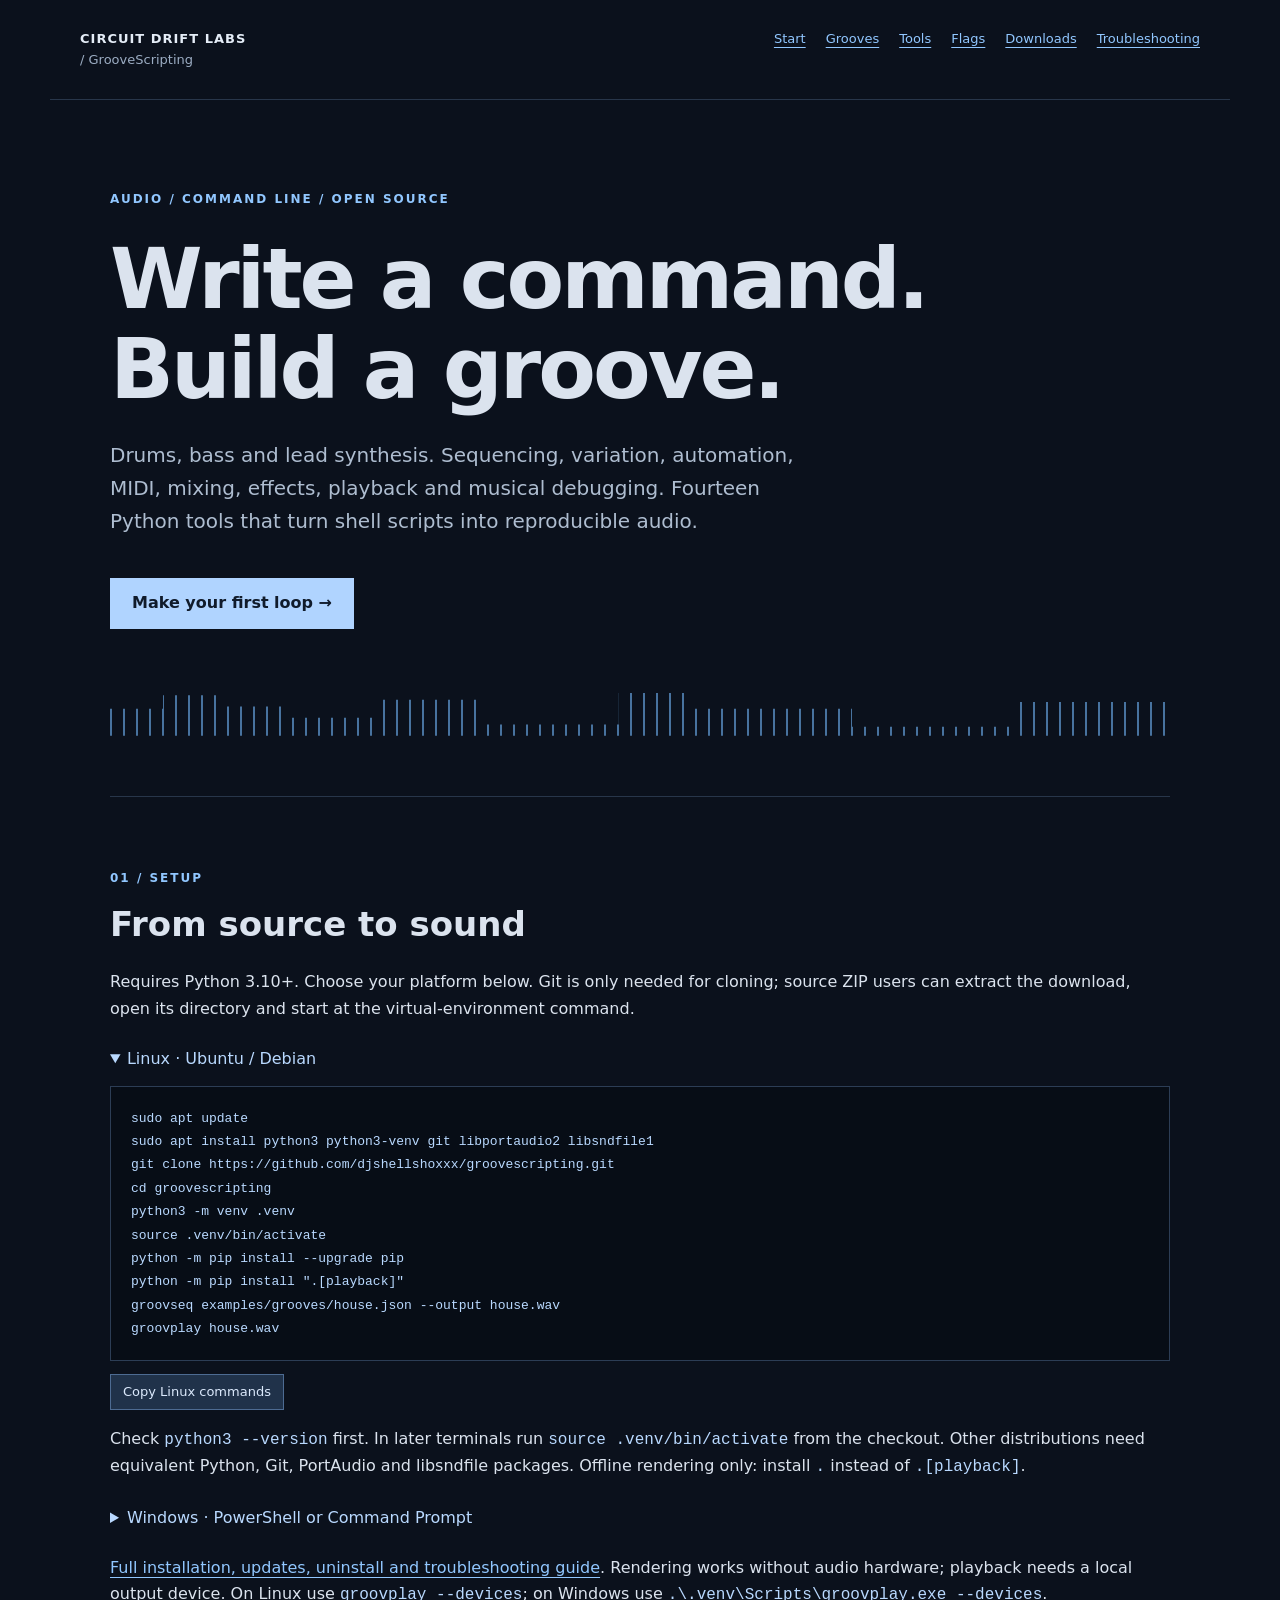
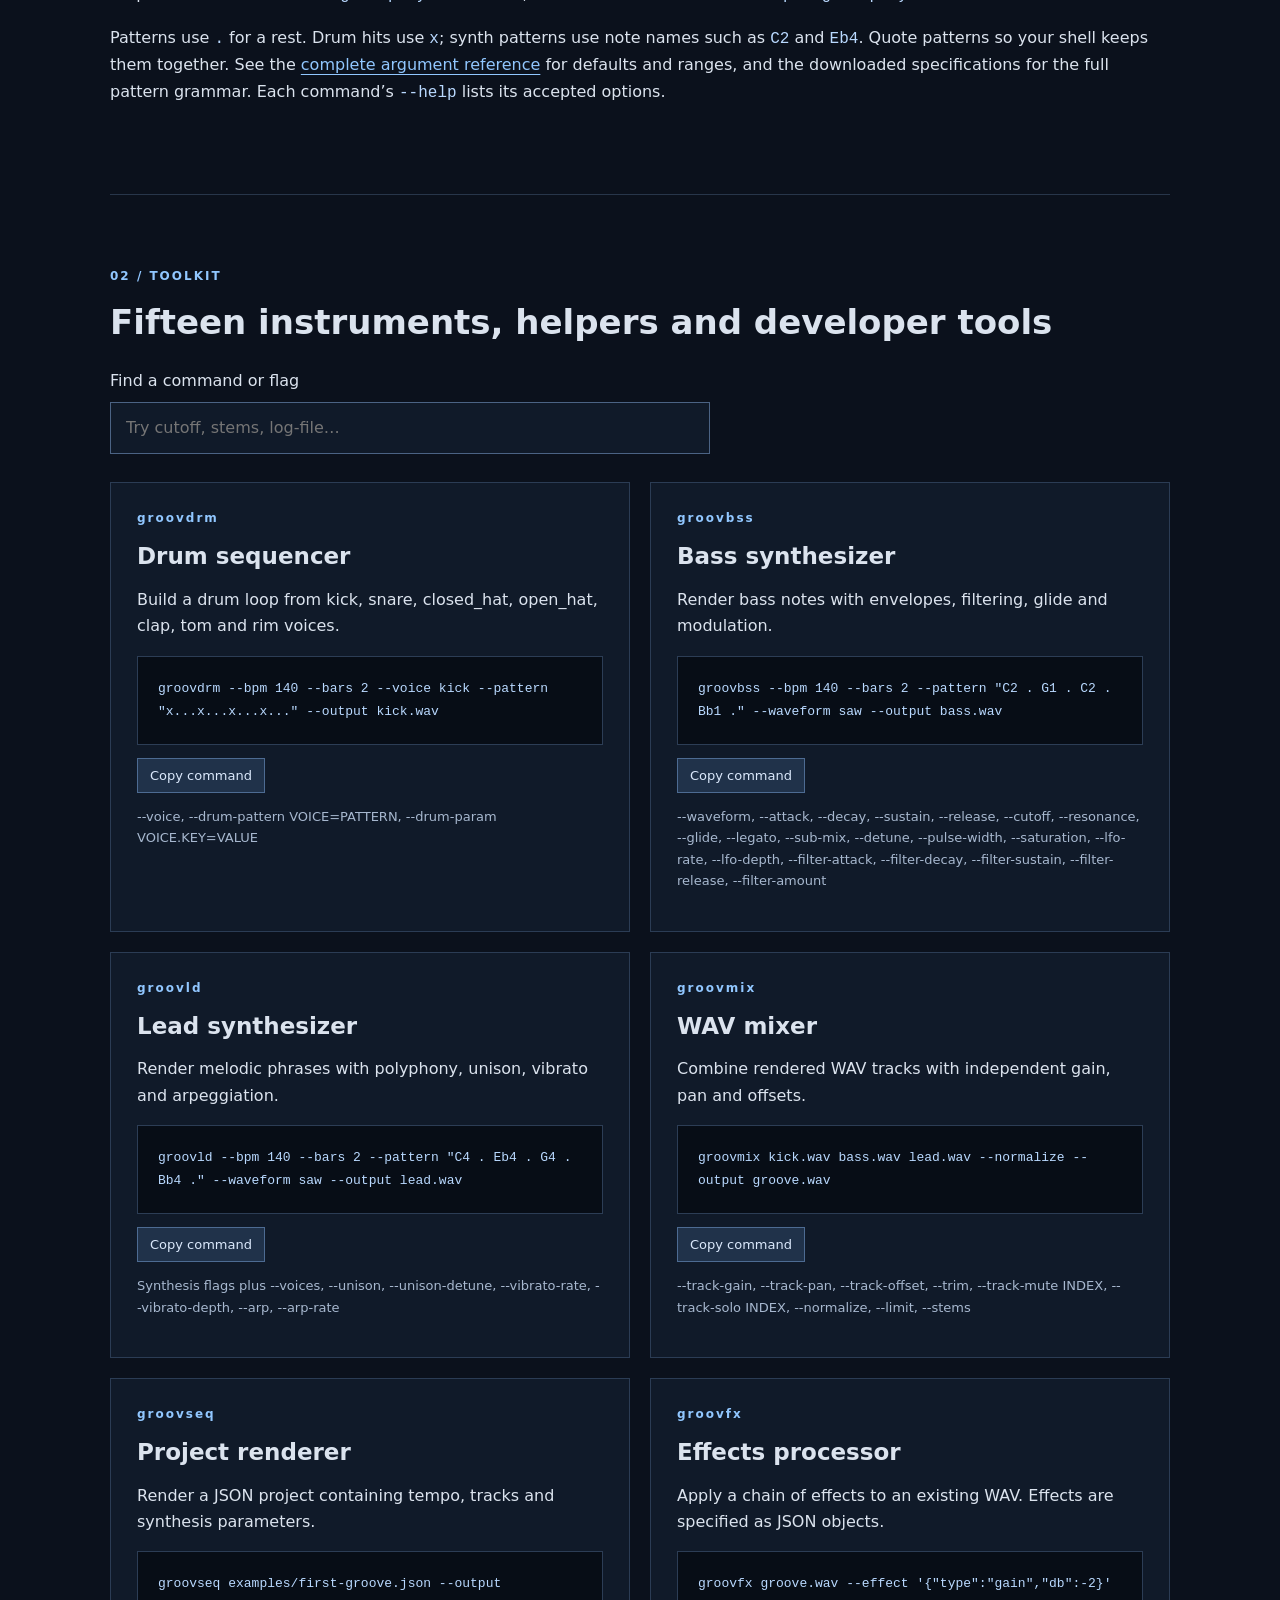
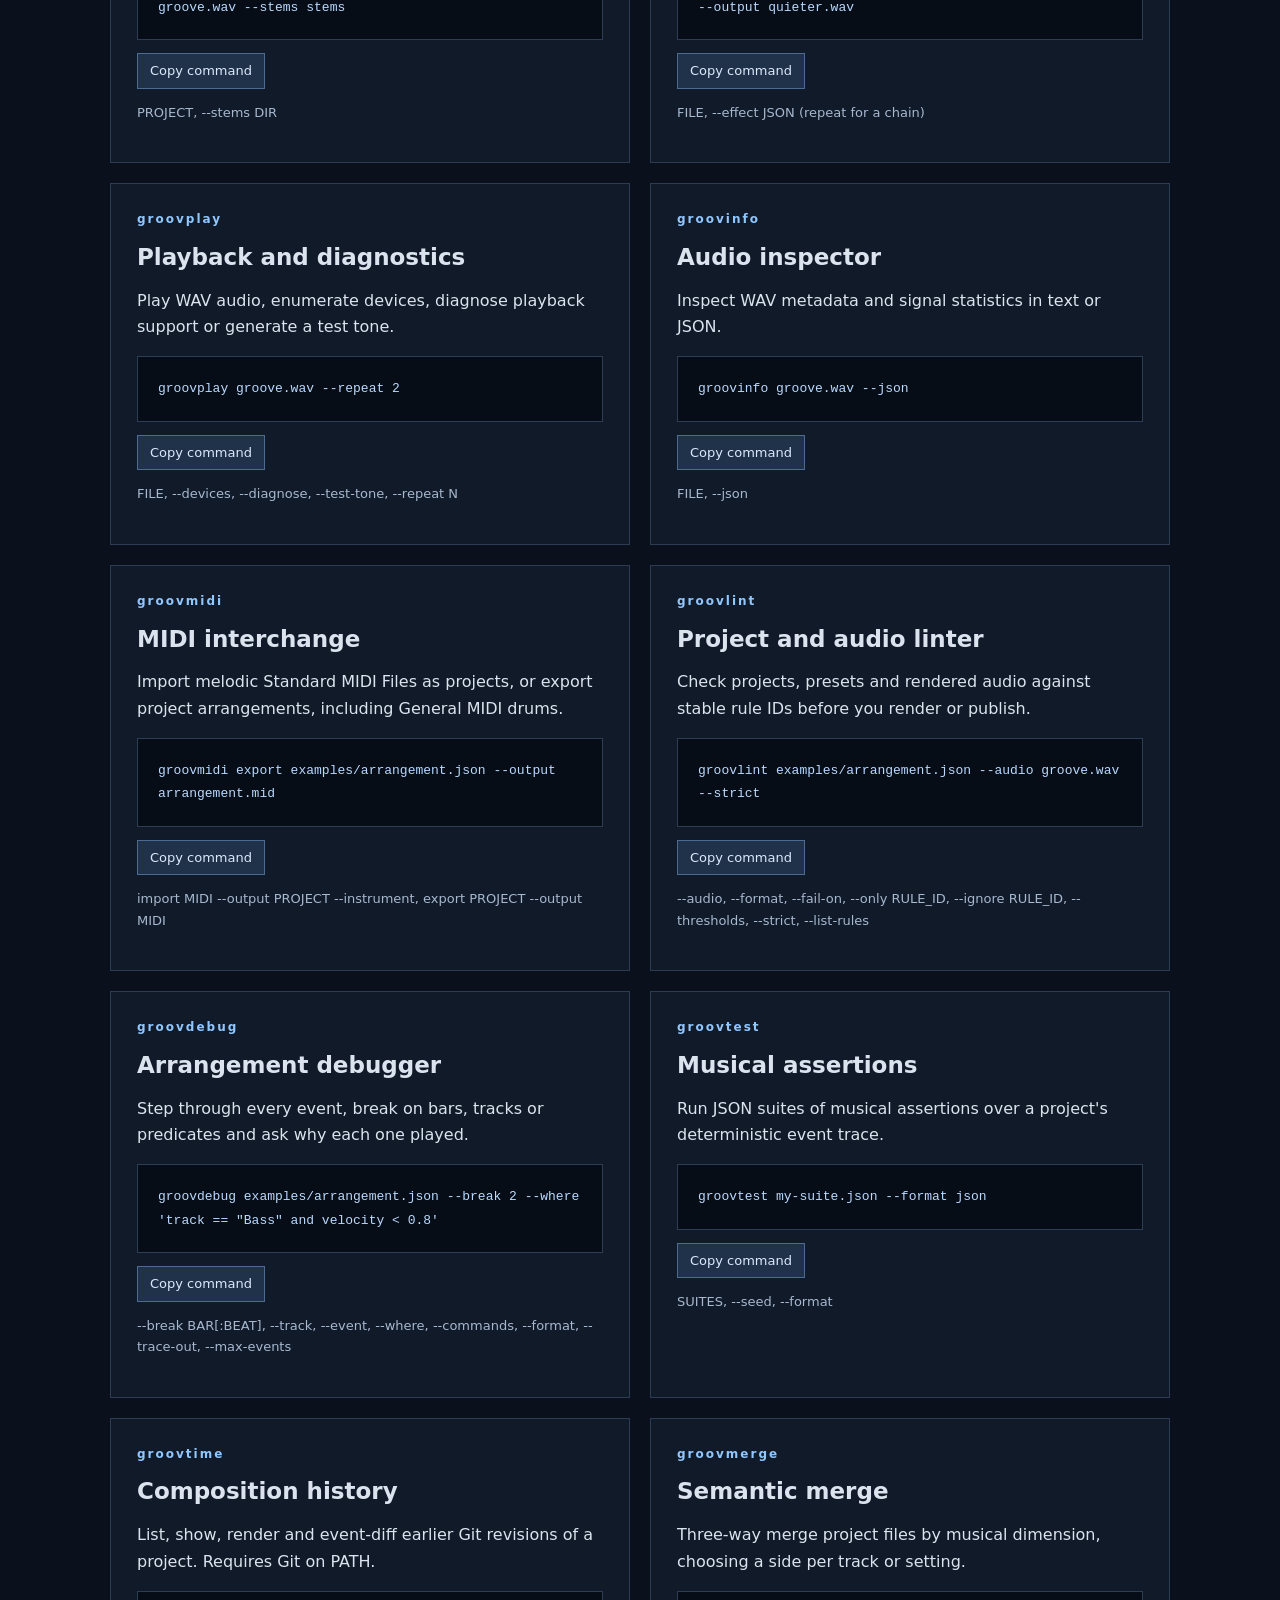
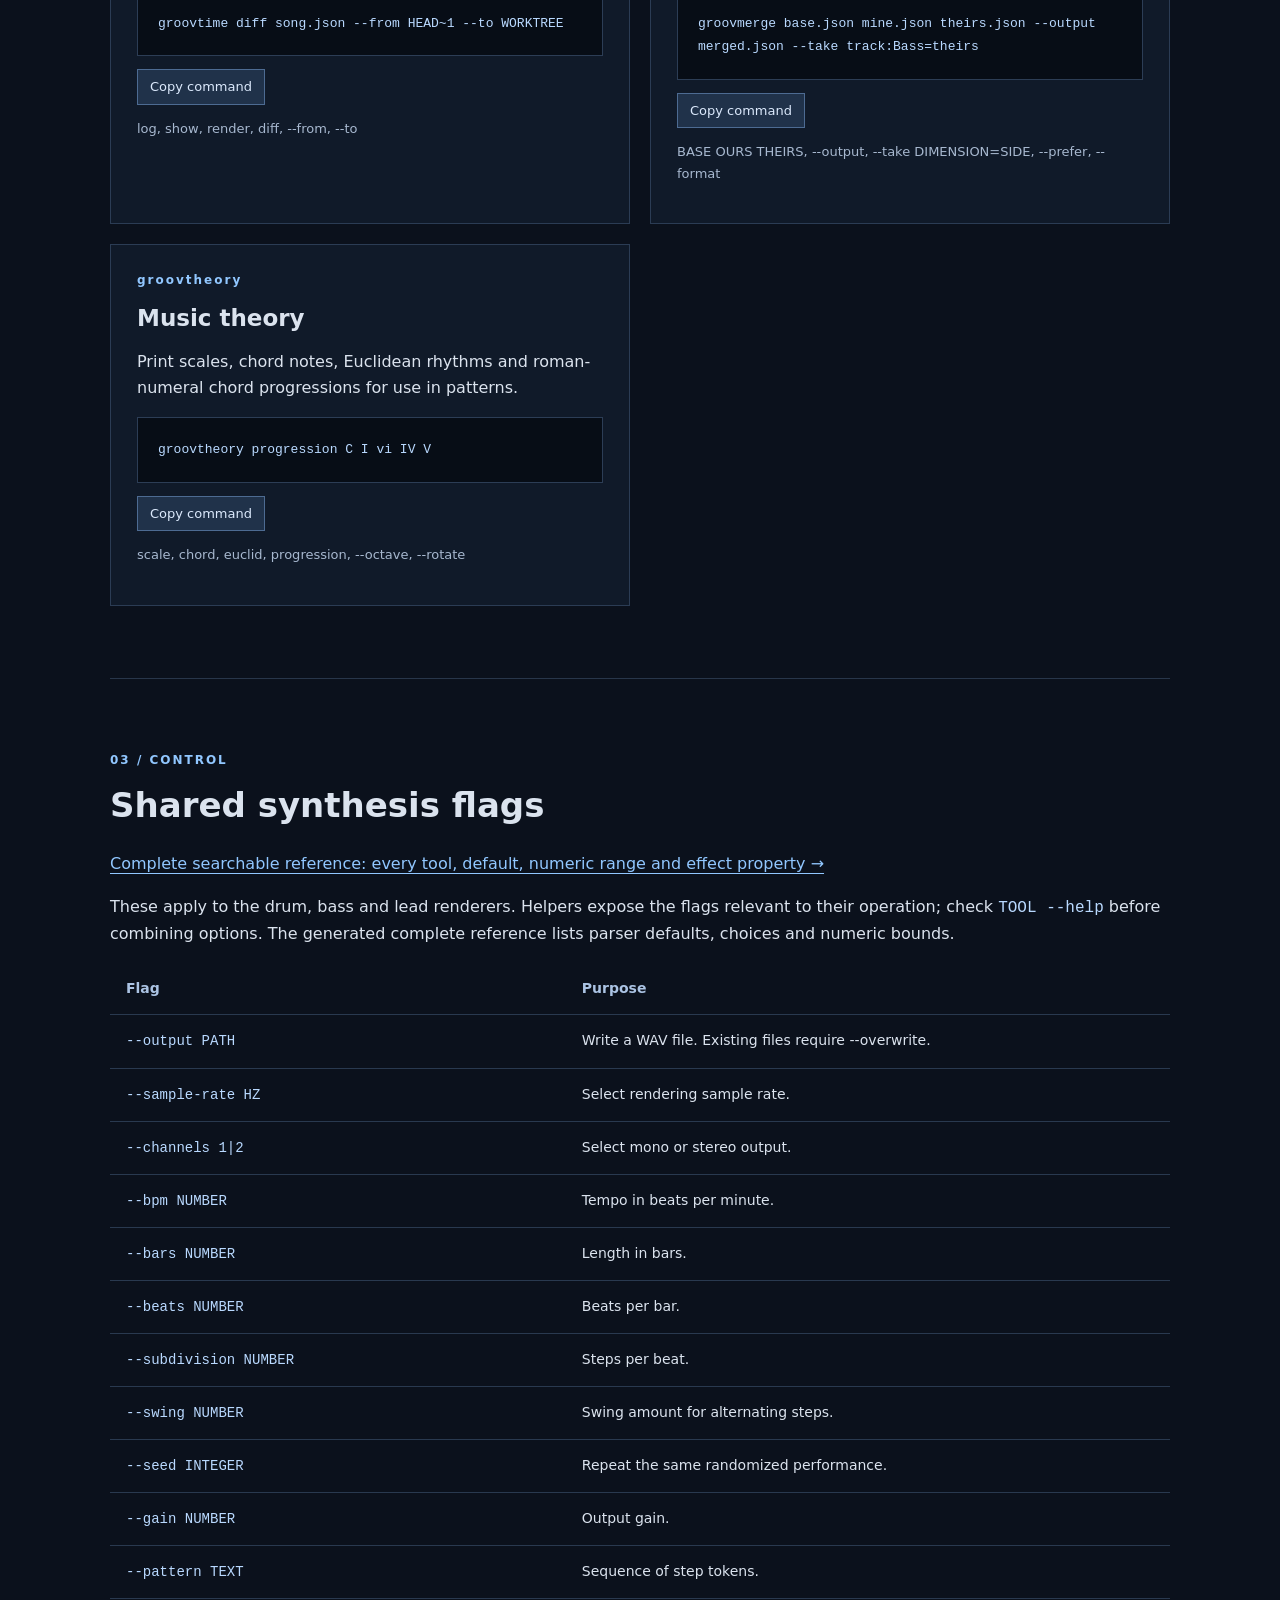
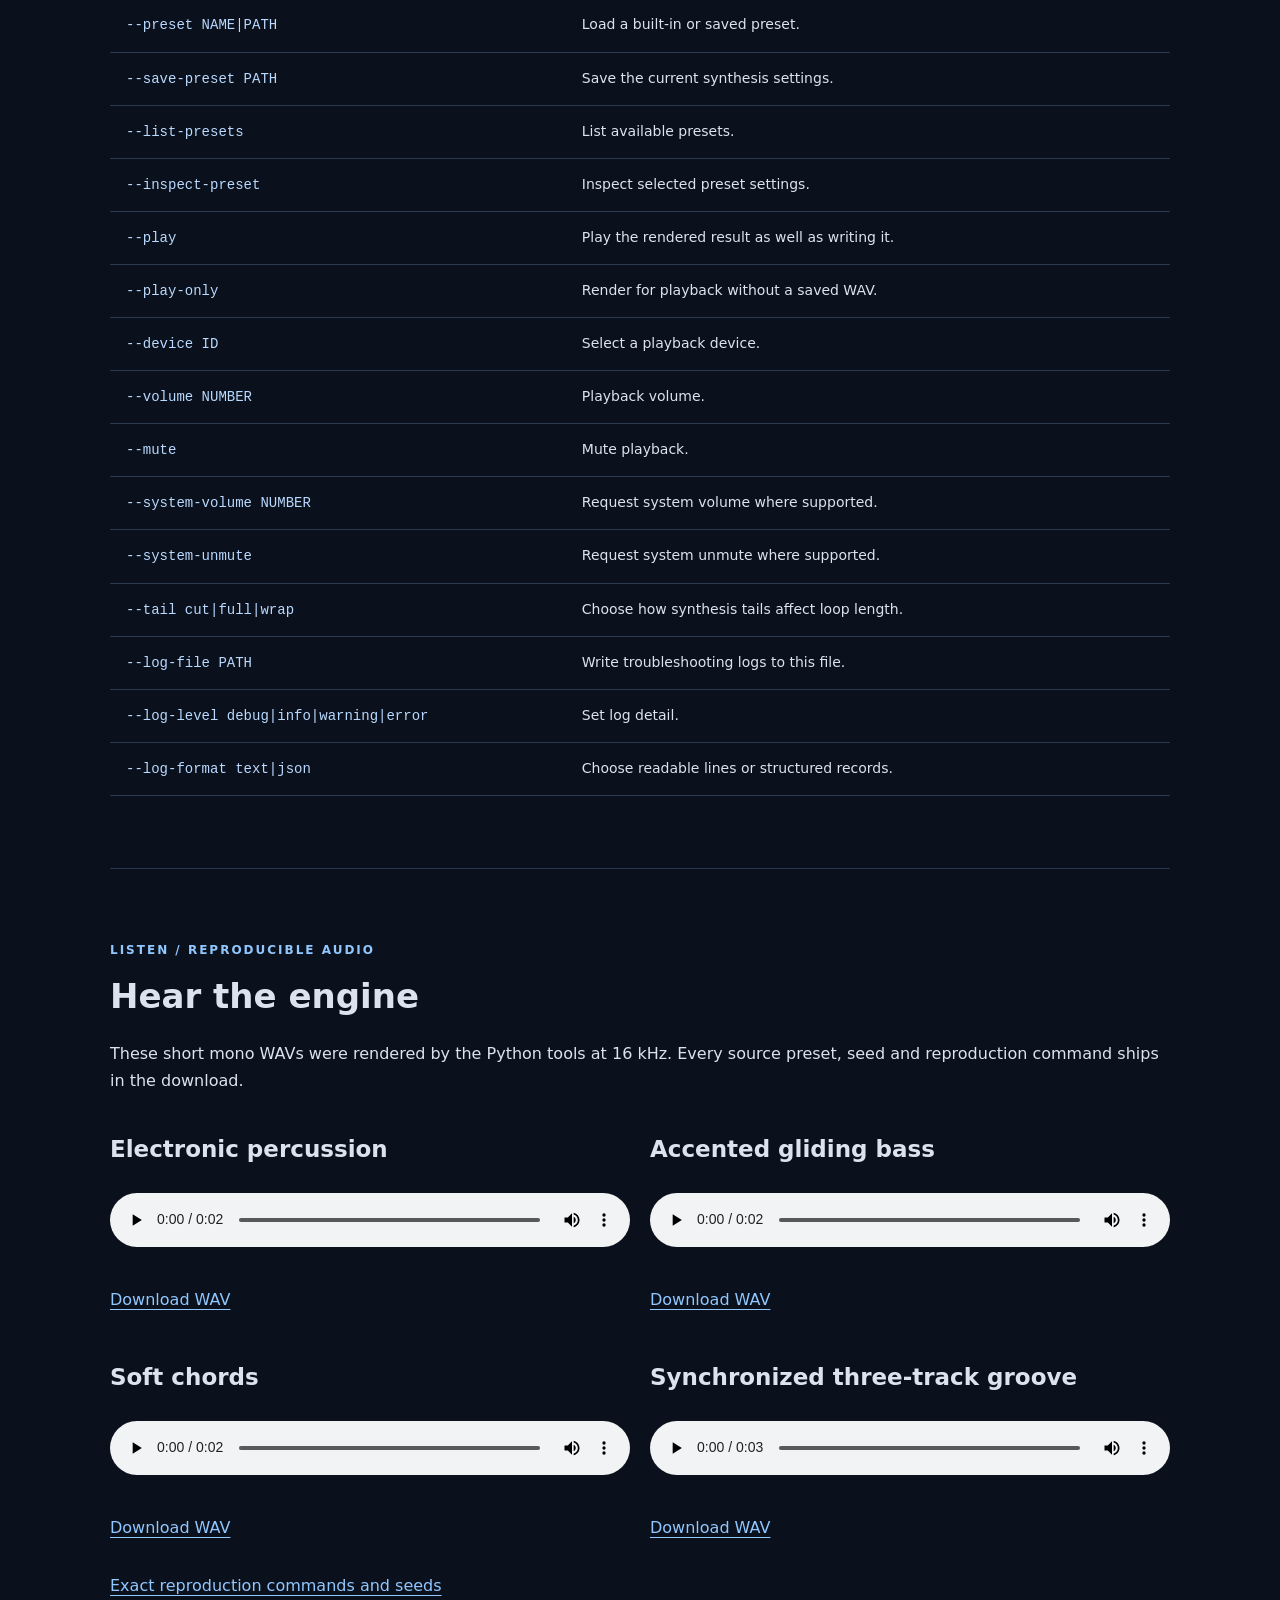
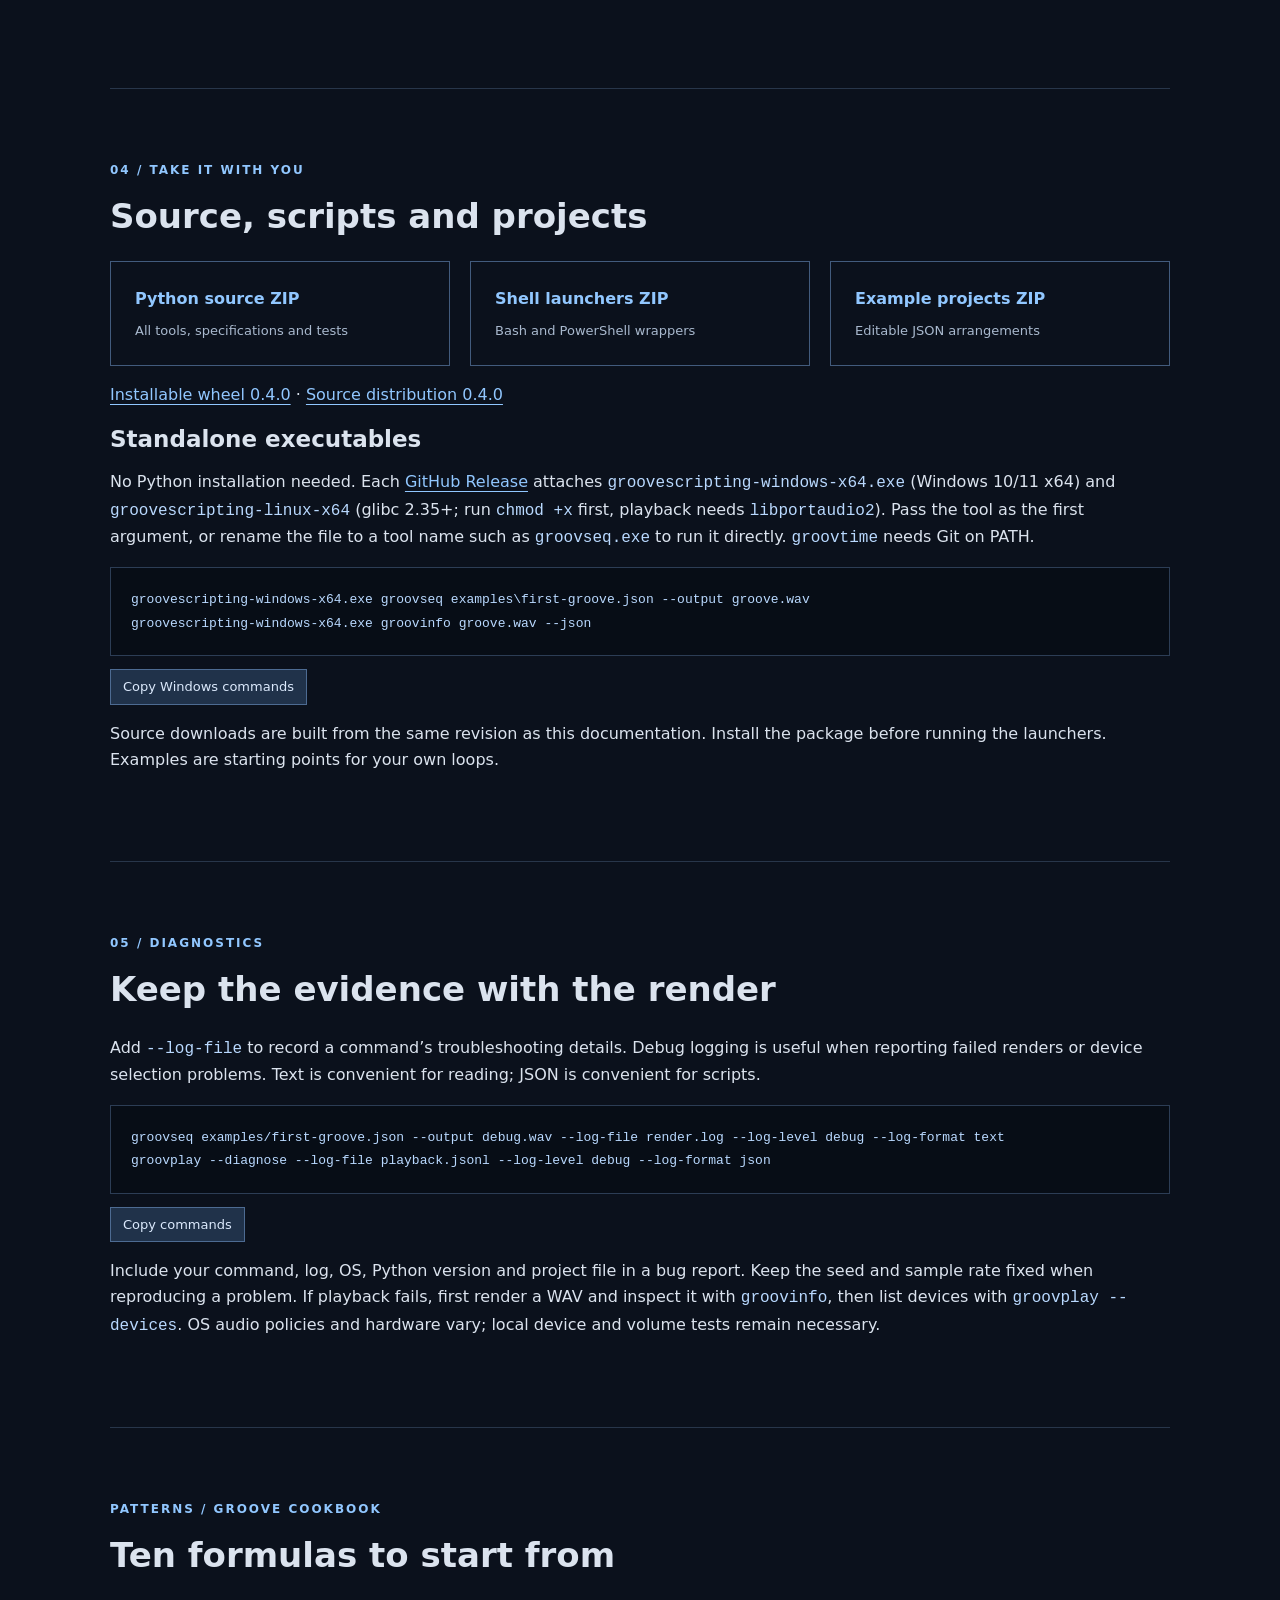
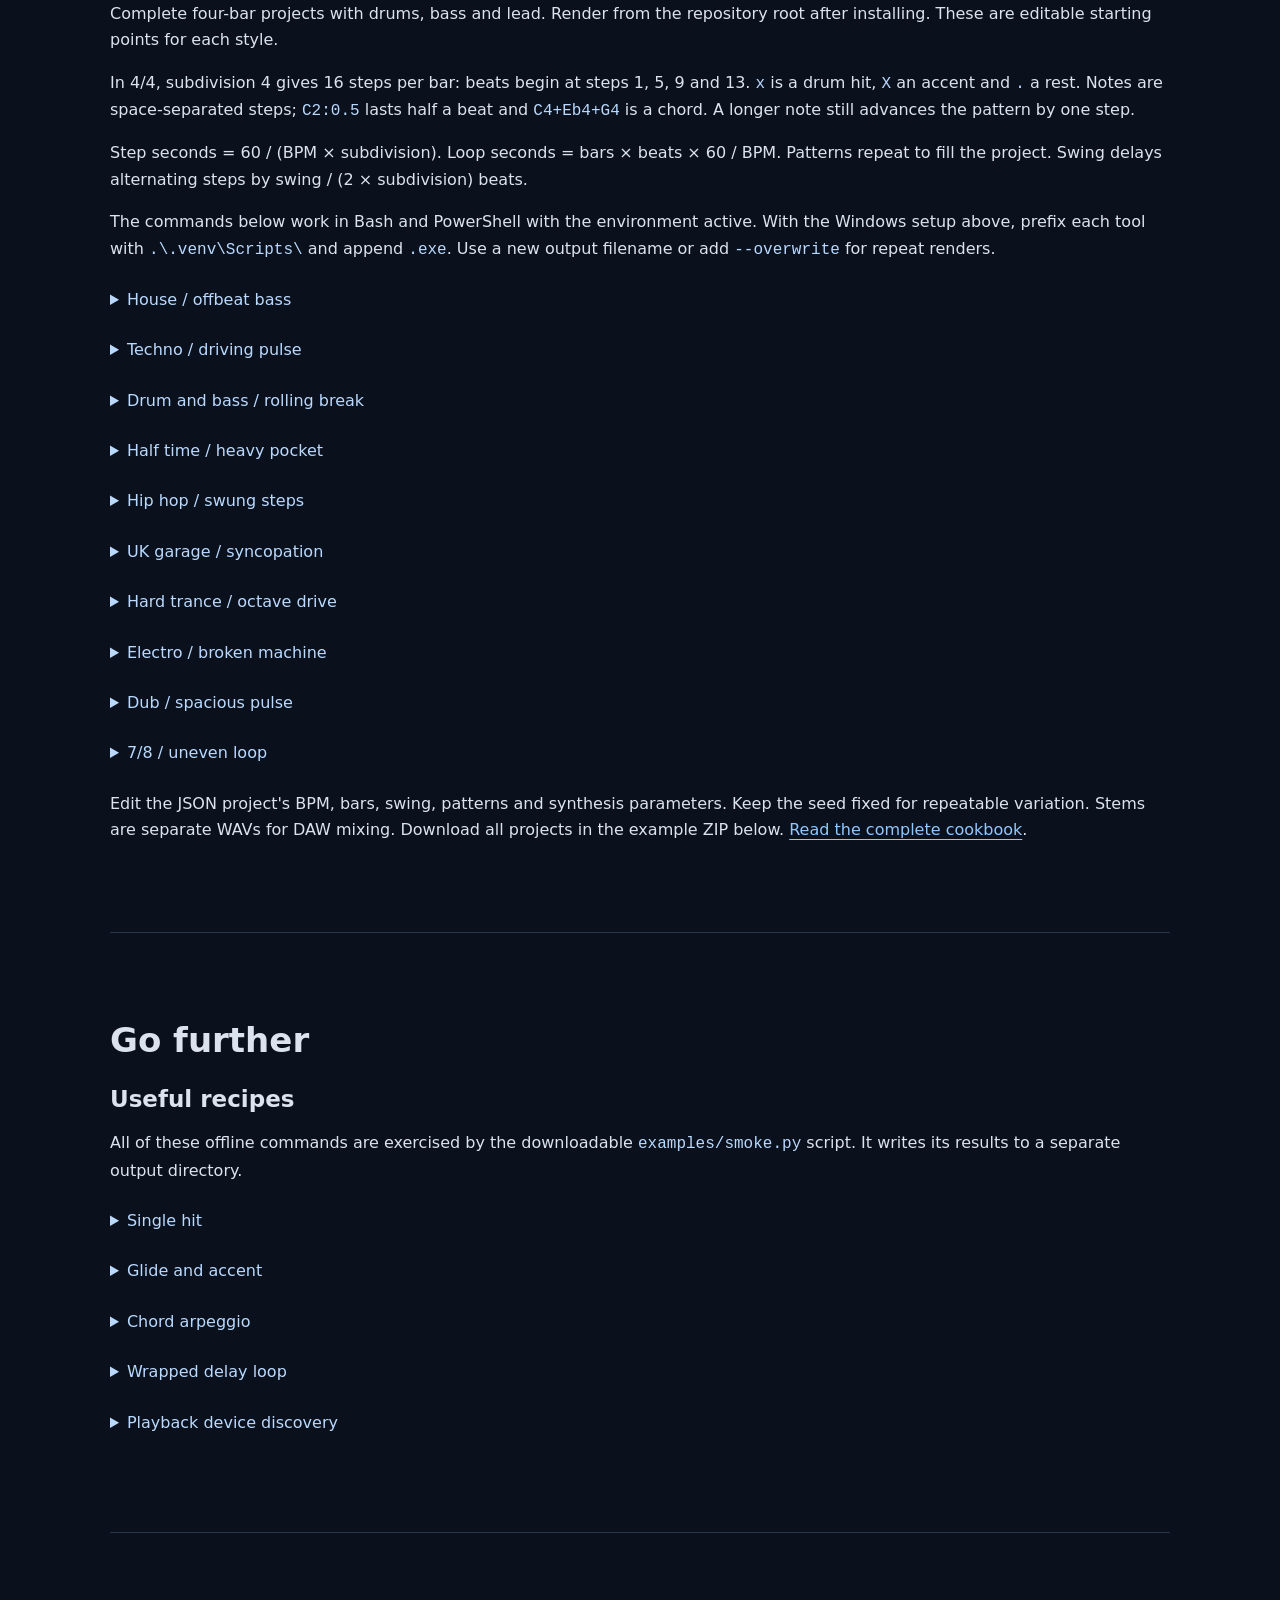
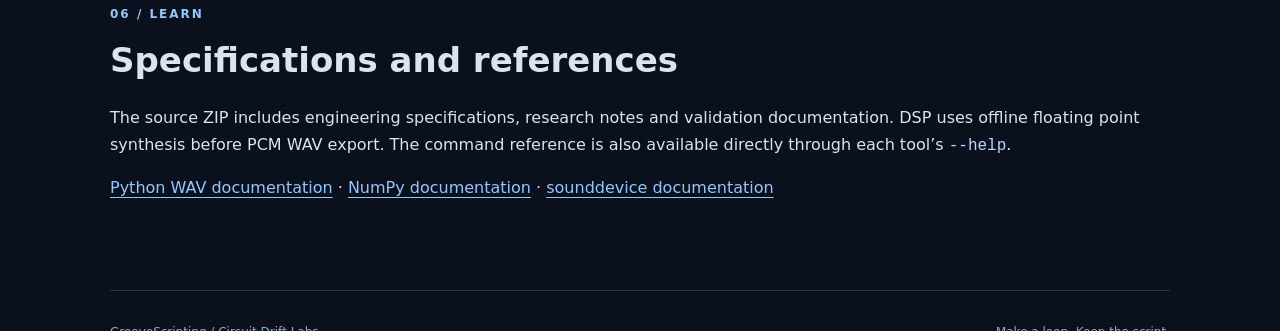
==== commit ceb2b240: "Add groovtheory, chord/euclid patterns, more scales and effects; macOS release builds; v0.4.0 Co-Aut" ====
--- a/docs/index.html
+++ b/docs/index.html
@@ -13,7 +13,7 @@
 .\.venv\Scripts\python.exe -m pip install --upgrade pip
 .\.venv\Scripts\python.exe -m pip install &quot;.[playback]&quot;
 .\.venv\Scripts\groovseq.exe examples/grooves/house.json --output house.wav
-.\.venv\Scripts\groovplay.exe house.wav</code></pre><button class="copy" type="button">Copy Windows commands</button><p>These commands use the virtual environment directly and need no PowerShell activation. Reuse the same executable paths in later sessions. If <code>py</code> is unavailable, use your installed <code>python</code> command to create the environment.</p></details><p><a href="installation.md">Full installation, updates, uninstall and troubleshooting guide</a>. Rendering works without audio hardware; playback needs a local output device. On Linux use <code>groovplay --devices</code>; on Windows use <code>.\.venv\Scripts\groovplay.exe --devices</code>.</p><p>Patterns use <code>.</code> for a rest. Drum hits use <code>x</code>; synth patterns use note names such as <code>C2</code> and <code>Eb4</code>. Quote patterns so your shell keeps them together. See the <a href="reference.html">complete argument reference</a> for defaults and ranges, and the downloaded specifications for the full pattern grammar. Each command’s <code>--help</code> lists its accepted options.</p></section><section id="tools"><div class="eyebrow">02 / TOOLKIT</div><h2>Fourteen instruments, helpers and developer tools</h2><label for="search">Find a command or flag</label><input id="search" type="search" placeholder="Try cutoff, stems, log-file…"><p id="search-status" role="status" class="muted"></p><div class="grid"><article class="tool" id="groovdrm" data-search="groovdrm Drum sequencer --voice, --drum-pattern VOICE=PATTERN, --drum-param VOICE.KEY=VALUE"><div class="eyebrow">groovdrm</div><h3>Drum sequencer</h3><p>Build a drum loop from kick, snare, closed_hat, open_hat, clap, tom and rim voices.</p><pre><code>groovdrm --bpm 140 --bars 2 --voice kick --pattern &quot;x...x...x...x...&quot; --output kick.wav</code></pre><button class="copy" type="button">Copy command</button><p class="flags">--voice, --drum-pattern VOICE=PATTERN, --drum-param VOICE.KEY=VALUE</p></article><article class="tool" id="groovbss" data-search="groovbss Bass synthesizer --waveform, --attack, --decay, --sustain, --release, --cutoff, --resonance, --glide, --legato, --sub-mix, --detune, --pulse-width, --saturation, --lfo-rate, --lfo-depth"><div class="eyebrow">groovbss</div><h3>Bass synthesizer</h3><p>Render bass notes with envelopes, filtering, glide and modulation.</p><pre><code>groovbss --bpm 140 --bars 2 --pattern &quot;C2 . G1 . C2 . Bb1 .&quot; --waveform saw --output bass.wav</code></pre><button class="copy" type="button">Copy command</button><p class="flags">--waveform, --attack, --decay, --sustain, --release, --cutoff, --resonance, --glide, --legato, --sub-mix, --detune, --pulse-width, --saturation, --lfo-rate, --lfo-depth, --filter-attack, --filter-decay, --filter-sustain, --filter-release, --filter-amount</p></article><article class="tool" id="groovld" data-search="groovld Lead synthesizer Synthesis flags plus --voices, --unison, --unison-detune, --vibrato-rate, --vibrato-depth, --arp, --arp-rate"><div class="eyebrow">groovld</div><h3>Lead synthesizer</h3><p>Render melodic phrases with polyphony, unison, vibrato and arpeggiation.</p><pre><code>groovld --bpm 140 --bars 2 --pattern &quot;C4 . Eb4 . G4 . Bb4 .&quot; --waveform saw --output lead.wav</code></pre><button class="copy" type="button">Copy command</button><p class="flags">Synthesis flags plus --voices, --unison, --unison-detune, --vibrato-rate, --vibrato-depth, --arp, --arp-rate</p></article><article class="tool" id="groovmix" data-search="groovmix WAV mixer --track-gain, --track-pan, --track-offset, --trim, --track-mute INDEX, --track-solo INDEX, --normalize, --limit, --stems"><div class="eyebrow">groovmix</div><h3>WAV mixer</h3><p>Combine rendered WAV tracks with independent gain, pan and offsets.</p><pre><code>groovmix kick.wav bass.wav lead.wav --normalize --output groove.wav</code></pre><button class="copy" type="button">Copy command</button><p class="flags">--track-gain, --track-pan, --track-offset, --trim, --track-mute INDEX, --track-solo INDEX, --normalize, --limit, --stems</p></article><article class="tool" id="groovseq" data-search="groovseq Project renderer PROJECT, --stems DIR"><div class="eyebrow">groovseq</div><h3>Project renderer</h3><p>Render a JSON project containing tempo, tracks and synthesis parameters.</p><pre><code>groovseq examples/first-groove.json --output groove.wav --stems stems</code></pre><button class="copy" type="button">Copy command</button><p class="flags">PROJECT, --stems DIR</p></article><article class="tool" id="groovfx" data-search="groovfx Effects processor FILE, --effect JSON (repeat for a chain)"><div class="eyebrow">groovfx</div><h3>Effects processor</h3><p>Apply a chain of effects to an existing WAV. Effects are specified as JSON objects.</p><pre><code>groovfx groove.wav --effect &#x27;{&quot;type&quot;:&quot;gain&quot;,&quot;db&quot;:-2}&#x27; --output quieter.wav</code></pre><button class="copy" type="button">Copy command</button><p class="flags">FILE, --effect JSON (repeat for a chain)</p></article><article class="tool" id="groovplay" data-search="groovplay Playback and diagnostics FILE, --devices, --diagnose, --test-tone, --repeat N"><div class="eyebrow">groovplay</div><h3>Playback and diagnostics</h3><p>Play WAV audio, enumerate devices, diagnose playback support or generate a test tone.</p><pre><code>groovplay groove.wav --repeat 2</code></pre><button class="copy" type="button">Copy command</button><p class="flags">FILE, --devices, --diagnose, --test-tone, --repeat N</p></article><article class="tool" id="groovinfo" data-search="groovinfo Audio inspector FILE, --json"><div class="eyebrow">groovinfo</div><h3>Audio inspector</h3><p>Inspect WAV metadata and signal statistics in text or JSON.</p><pre><code>groovinfo groove.wav --json</code></pre><button class="copy" type="button">Copy command</button><p class="flags">FILE, --json</p></article><article class="tool" id="groovmidi" data-search="groovmidi MIDI interchange import MIDI --output PROJECT --instrument, export PROJECT --output MIDI"><div class="eyebrow">groovmidi</div><h3>MIDI interchange</h3><p>Import melodic Standard MIDI Files as projects, or export project arrangements, including General MIDI drums.</p><pre><code>groovmidi export examples/arrangement.json --output arrangement.mid</code></pre><button class="copy" type="button">Copy command</button><p class="flags">import MIDI --output PROJECT --instrument, export PROJECT --output MIDI</p></article><article class="tool" id="groovlint" data-search="groovlint Project and audio linter --audio, --format, --fail-on, --only RULE_ID, --ignore RULE_ID, --thresholds, --strict, --list-rules"><div class="eyebrow">groovlint</div><h3>Project and audio linter</h3><p>Check projects, presets and rendered audio against stable rule IDs before you render or publish.</p><pre><code>groovlint examples/arrangement.json --audio groove.wav --strict</code></pre><button class="copy" type="button">Copy command</button><p class="flags">--audio, --format, --fail-on, --only RULE_ID, --ignore RULE_ID, --thresholds, --strict, --list-rules</p></article><article class="tool" id="groovdebug" data-search="groovdebug Arrangement debugger --break BAR[:BEAT], --track, --event, --where, --commands, --format, --trace-out, --max-events"><div class="eyebrow">groovdebug</div><h3>Arrangement debugger</h3><p>Step through every event, break on bars, tracks or predicates and ask why each one played.</p><pre><code>groovdebug examples/arrangement.json --break 2 --where &#x27;track == &quot;Bass&quot; and velocity &lt; 0.8&#x27;</code></pre><button class="copy" type="button">Copy command</button><p class="flags">--break BAR[:BEAT], --track, --event, --where, --commands, --format, --trace-out, --max-events</p></article><article class="tool" id="groovtest" data-search="groovtest Musical assertions SUITES, --seed, --format"><div class="eyebrow">groovtest</div><h3>Musical assertions</h3><p>Run JSON suites of musical assertions over a project's deterministic event trace.</p><pre><code>groovtest my-suite.json --format json</code></pre><button class="copy" type="button">Copy command</button><p class="flags">SUITES, --seed, --format</p></article><article class="tool" id="groovtime" data-search="groovtime Composition history log, show, render, diff, --from, --to"><div class="eyebrow">groovtime</div><h3>Composition history</h3><p>List, show, render and event-diff earlier Git revisions of a project. Requires Git on PATH.</p><pre><code>groovtime diff song.json --from HEAD~1 --to WORKTREE</code></pre><button class="copy" type="button">Copy command</button><p class="flags">log, show, render, diff, --from, --to</p></article><article class="tool" id="groovmerge" data-search="groovmerge Semantic merge BASE OURS THEIRS, --output, --take DIMENSION=SIDE, --prefer, --format"><div class="eyebrow">groovmerge</div><h3>Semantic merge</h3><p>Three-way merge project files by musical dimension, choosing a side per track or setting.</p><pre><code>groovmerge base.json mine.json theirs.json --output merged.json --take track:Bass=theirs</code></pre><button class="copy" type="button">Copy command</button><p class="flags">BASE OURS THEIRS, --output, --take DIMENSION=SIDE, --prefer, --format</p></article></div></section><section id="flags"><div class="eyebrow">03 / CONTROL</div><h2>Shared synthesis flags</h2><p><a href="reference.html">Complete searchable reference: every tool, default, numeric range and effect property →</a></p><p>These apply to the drum, bass and lead renderers. Helpers expose the flags relevant to their operation; check <code>TOOL --help</code> before combining options. The generated complete reference lists parser defaults, choices and numeric bounds.</p><div class="table-wrap"><table><thead><tr><th>Flag</th><th>Purpose</th></tr></thead><tbody><tr data-search="--output PATH Write a WAV file. Existing files require --overwrite."><td><code>--output PATH</code></td><td>Write a WAV file. Existing files require --overwrite.</td></tr><tr data-search="--sample-rate HZ Select rendering sample rate."><td><code>--sample-rate HZ</code></td><td>Select rendering sample rate.</td></tr><tr data-search="--channels 1|2 Select mono or stereo output."><td><code>--channels 1|2</code></td><td>Select mono or stereo output.</td></tr><tr data-search="--bpm NUMBER Tempo in beats per minute."><td><code>--bpm NUMBER</code></td><td>Tempo in beats per minute.</td></tr><tr data-search="--bars NUMBER Length in bars."><td><code>--bars NUMBER</code></td><td>Length in bars.</td></tr><tr data-search="--beats NUMBER Beats per bar."><td><code>--beats NUMBER</code></td><td>Beats per bar.</td></tr><tr data-search="--subdivision NUMBER Steps per beat."><td><code>--subdivision NUMBER</code></td><td>Steps per beat.</td></tr><tr data-search="--swing NUMBER Swing amount for alternating steps."><td><code>--swing NUMBER</code></td><td>Swing amount for alternating steps.</td></tr><tr data-search="--seed INTEGER Repeat the same randomized performance."><td><code>--seed INTEGER</code></td><td>Repeat the same randomized performance.</td></tr><tr data-search="--gain NUMBER Output gain."><td><code>--gain NUMBER</code></td><td>Output gain.</td></tr><tr data-search="--pattern TEXT Sequence of step tokens."><td><code>--pattern TEXT</code></td><td>Sequence of step tokens.</td></tr><tr data-search="--preset NAME|PATH Load a built-in or saved preset."><td><code>--preset NAME|PATH</code></td><td>Load a built-in or saved preset.</td></tr><tr data-search="--save-preset PATH Save the current synthesis settings."><td><code>--save-preset PATH</code></td><td>Save the current synthesis settings.</td></tr><tr data-search="--list-presets List available presets."><td><code>--list-presets</code></td><td>List available presets.</td></tr><tr data-search="--inspect-preset Inspect selected preset settings."><td><code>--inspect-preset</code></td><td>Inspect selected preset settings.</td></tr><tr data-search="--play Play the rendered result as well as writing it."><td><code>--play</code></td><td>Play the rendered result as well as writing it.</td></tr><tr data-search="--play-only Render for playback without a saved WAV."><td><code>--play-only</code></td><td>Render for playback without a saved WAV.</td></tr><tr data-search="--device ID Select a playback device."><td><code>--device ID</code></td><td>Select a playback device.</td></tr><tr data-search="--volume NUMBER Playback volume."><td><code>--volume NUMBER</code></td><td>Playback volume.</td></tr><tr data-search="--mute Mute playback."><td><code>--mute</code></td><td>Mute playback.</td></tr><tr data-search="--system-volume NUMBER Request system volume where supported."><td><code>--system-volume NUMBER</code></td><td>Request system volume where supported.</td></tr><tr data-search="--system-unmute Request system unmute where supported."><td><code>--system-unmute</code></td><td>Request system unmute where supported.</td></tr><tr data-search="--tail cut|full|wrap Choose how synthesis tails affect loop length."><td><code>--tail cut|full|wrap</code></td><td>Choose how synthesis tails affect loop length.</td></tr><tr data-search="--log-file PATH Write troubleshooting logs to this file."><td><code>--log-file PATH</code></td><td>Write troubleshooting logs to this file.</td></tr><tr data-search="--log-level debug|info|warning|error Set log detail."><td><code>--log-level debug|info|warning|error</code></td><td>Set log detail.</td></tr><tr data-search="--log-format text|json Choose readable lines or structured records."><td><code>--log-format text|json</code></td><td>Choose readable lines or structured records.</td></tr></tbody></table></div></section><section id="demos"><div class="eyebrow">LISTEN / REPRODUCIBLE AUDIO</div><h2>Hear the engine</h2><p>These short mono WAVs were rendered by the Python tools at 16 kHz. Every source preset, seed and reproduction command ships in the download.</p><div class="grid"><article><h3>Electronic percussion</h3><audio controls preload="metadata" aria-label="Electronic percussion"><source src="audio/drums.wav" type="audio/wav"></audio><p><a href="audio/drums.wav" download>Download WAV</a></p></article><article><h3>Accented gliding bass</h3><audio controls preload="metadata" aria-label="Accented gliding bass"><source src="audio/bass.wav" type="audio/wav"></audio><p><a href="audio/bass.wav" download>Download WAV</a></p></article><article><h3>Soft chords</h3><audio controls preload="metadata" aria-label="Soft chords"><source src="audio/chords.wav" type="audio/wav"></audio><p><a href="audio/chords.wav" download>Download WAV</a></p></article><article><h3>Synchronized three-track groove</h3><audio controls preload="metadata" aria-label="Synchronized three-track groove"><source src="audio/groove.wav" type="audio/wav"></audio><p><a href="audio/groove.wav" download>Download WAV</a></p></article></div><p><a href="audio/README.md">Exact reproduction commands and seeds</a></p></section><section id="downloads"><div class="eyebrow">04 / TAKE IT WITH YOU</div><h2>Source, scripts and projects</h2><div class="download-grid"><a class="download" href="downloads/groovescripting-source.zip">Python source ZIP <span>All tools, specifications and tests</span></a><a class="download" href="downloads/groovescripting-launchers.zip">Shell launchers ZIP <span>Bash and PowerShell wrappers</span></a><a class="download" href="downloads/groovescripting-examples.zip">Example projects ZIP <span>Editable JSON arrangements</span></a></div><p><a href="downloads/groovescripting-0.3.1b1-py3-none-any.whl" download>Installable wheel 0.3.1b1</a> · <a href="downloads/groovescripting-0.3.1b1.tar.gz" download>Source distribution 0.3.1b1</a></p><h3>Standalone executables</h3><p>No Python installation needed. Each <a href="https://github.com/djshellshoxxx/groovescripting/releases/latest">GitHub Release</a> attaches <code>groovescripting-windows-x64.exe</code> (Windows 10/11 x64) and <code>groovescripting-linux-x64</code> (glibc 2.35+; run <code>chmod +x</code> first, playback needs <code>libportaudio2</code>). Pass the tool as the first argument, or rename the file to a tool name such as <code>groovseq.exe</code> to run it directly. <code>groovtime</code> needs Git on PATH.</p><pre><code>groovescripting-windows-x64.exe groovseq examples\first-groove.json --output groove.wav
+.\.venv\Scripts\groovplay.exe house.wav</code></pre><button class="copy" type="button">Copy Windows commands</button><p>These commands use the virtual environment directly and need no PowerShell activation. Reuse the same executable paths in later sessions. If <code>py</code> is unavailable, use your installed <code>python</code> command to create the environment.</p></details><p><a href="installation.md">Full installation, updates, uninstall and troubleshooting guide</a>. Rendering works without audio hardware; playback needs a local output device. On Linux use <code>groovplay --devices</code>; on Windows use <code>.\.venv\Scripts\groovplay.exe --devices</code>.</p><p>Patterns use <code>.</code> for a rest. Drum hits use <code>x</code>; synth patterns use note names such as <code>C2</code> and <code>Eb4</code>. Quote patterns so your shell keeps them together. See the <a href="reference.html">complete argument reference</a> for defaults and ranges, and the downloaded specifications for the full pattern grammar. Each command’s <code>--help</code> lists its accepted options.</p></section><section id="tools"><div class="eyebrow">02 / TOOLKIT</div><h2>Fifteen instruments, helpers and developer tools</h2><label for="search">Find a command or flag</label><input id="search" type="search" placeholder="Try cutoff, stems, log-file…"><p id="search-status" role="status" class="muted"></p><div class="grid"><article class="tool" id="groovdrm" data-search="groovdrm Drum sequencer --voice, --drum-pattern VOICE=PATTERN, --drum-param VOICE.KEY=VALUE"><div class="eyebrow">groovdrm</div><h3>Drum sequencer</h3><p>Build a drum loop from kick, snare, closed_hat, open_hat, clap, tom and rim voices.</p><pre><code>groovdrm --bpm 140 --bars 2 --voice kick --pattern &quot;x...x...x...x...&quot; --output kick.wav</code></pre><button class="copy" type="button">Copy command</button><p class="flags">--voice, --drum-pattern VOICE=PATTERN, --drum-param VOICE.KEY=VALUE</p></article><article class="tool" id="groovbss" data-search="groovbss Bass synthesizer --waveform, --attack, --decay, --sustain, --release, --cutoff, --resonance, --glide, --legato, --sub-mix, --detune, --pulse-width, --saturation, --lfo-rate, --lfo-depth"><div class="eyebrow">groovbss</div><h3>Bass synthesizer</h3><p>Render bass notes with envelopes, filtering, glide and modulation.</p><pre><code>groovbss --bpm 140 --bars 2 --pattern &quot;C2 . G1 . C2 . Bb1 .&quot; --waveform saw --output bass.wav</code></pre><button class="copy" type="button">Copy command</button><p class="flags">--waveform, --attack, --decay, --sustain, --release, --cutoff, --resonance, --glide, --legato, --sub-mix, --detune, --pulse-width, --saturation, --lfo-rate, --lfo-depth, --filter-attack, --filter-decay, --filter-sustain, --filter-release, --filter-amount</p></article><article class="tool" id="groovld" data-search="groovld Lead synthesizer Synthesis flags plus --voices, --unison, --unison-detune, --vibrato-rate, --vibrato-depth, --arp, --arp-rate"><div class="eyebrow">groovld</div><h3>Lead synthesizer</h3><p>Render melodic phrases with polyphony, unison, vibrato and arpeggiation.</p><pre><code>groovld --bpm 140 --bars 2 --pattern &quot;C4 . Eb4 . G4 . Bb4 .&quot; --waveform saw --output lead.wav</code></pre><button class="copy" type="button">Copy command</button><p class="flags">Synthesis flags plus --voices, --unison, --unison-detune, --vibrato-rate, --vibrato-depth, --arp, --arp-rate</p></article><article class="tool" id="groovmix" data-search="groovmix WAV mixer --track-gain, --track-pan, --track-offset, --trim, --track-mute INDEX, --track-solo INDEX, --normalize, --limit, --stems"><div class="eyebrow">groovmix</div><h3>WAV mixer</h3><p>Combine rendered WAV tracks with independent gain, pan and offsets.</p><pre><code>groovmix kick.wav bass.wav lead.wav --normalize --output groove.wav</code></pre><button class="copy" type="button">Copy command</button><p class="flags">--track-gain, --track-pan, --track-offset, --trim, --track-mute INDEX, --track-solo INDEX, --normalize, --limit, --stems</p></article><article class="tool" id="groovseq" data-search="groovseq Project renderer PROJECT, --stems DIR"><div class="eyebrow">groovseq</div><h3>Project renderer</h3><p>Render a JSON project containing tempo, tracks and synthesis parameters.</p><pre><code>groovseq examples/first-groove.json --output groove.wav --stems stems</code></pre><button class="copy" type="button">Copy command</button><p class="flags">PROJECT, --stems DIR</p></article><article class="tool" id="groovfx" data-search="groovfx Effects processor FILE, --effect JSON (repeat for a chain)"><div class="eyebrow">groovfx</div><h3>Effects processor</h3><p>Apply a chain of effects to an existing WAV. Effects are specified as JSON objects.</p><pre><code>groovfx groove.wav --effect &#x27;{&quot;type&quot;:&quot;gain&quot;,&quot;db&quot;:-2}&#x27; --output quieter.wav</code></pre><button class="copy" type="button">Copy command</button><p class="flags">FILE, --effect JSON (repeat for a chain)</p></article><article class="tool" id="groovplay" data-search="groovplay Playback and diagnostics FILE, --devices, --diagnose, --test-tone, --repeat N"><div class="eyebrow">groovplay</div><h3>Playback and diagnostics</h3><p>Play WAV audio, enumerate devices, diagnose playback support or generate a test tone.</p><pre><code>groovplay groove.wav --repeat 2</code></pre><button class="copy" type="button">Copy command</button><p class="flags">FILE, --devices, --diagnose, --test-tone, --repeat N</p></article><article class="tool" id="groovinfo" data-search="groovinfo Audio inspector FILE, --json"><div class="eyebrow">groovinfo</div><h3>Audio inspector</h3><p>Inspect WAV metadata and signal statistics in text or JSON.</p><pre><code>groovinfo groove.wav --json</code></pre><button class="copy" type="button">Copy command</button><p class="flags">FILE, --json</p></article><article class="tool" id="groovmidi" data-search="groovmidi MIDI interchange import MIDI --output PROJECT --instrument, export PROJECT --output MIDI"><div class="eyebrow">groovmidi</div><h3>MIDI interchange</h3><p>Import melodic Standard MIDI Files as projects, or export project arrangements, including General MIDI drums.</p><pre><code>groovmidi export examples/arrangement.json --output arrangement.mid</code></pre><button class="copy" type="button">Copy command</button><p class="flags">import MIDI --output PROJECT --instrument, export PROJECT --output MIDI</p></article><article class="tool" id="groovlint" data-search="groovlint Project and audio linter --audio, --format, --fail-on, --only RULE_ID, --ignore RULE_ID, --thresholds, --strict, --list-rules"><div class="eyebrow">groovlint</div><h3>Project and audio linter</h3><p>Check projects, presets and rendered audio against stable rule IDs before you render or publish.</p><pre><code>groovlint examples/arrangement.json --audio groove.wav --strict</code></pre><button class="copy" type="button">Copy command</button><p class="flags">--audio, --format, --fail-on, --only RULE_ID, --ignore RULE_ID, --thresholds, --strict, --list-rules</p></article><article class="tool" id="groovdebug" data-search="groovdebug Arrangement debugger --break BAR[:BEAT], --track, --event, --where, --commands, --format, --trace-out, --max-events"><div class="eyebrow">groovdebug</div><h3>Arrangement debugger</h3><p>Step through every event, break on bars, tracks or predicates and ask why each one played.</p><pre><code>groovdebug examples/arrangement.json --break 2 --where &#x27;track == &quot;Bass&quot; and velocity &lt; 0.8&#x27;</code></pre><button class="copy" type="button">Copy command</button><p class="flags">--break BAR[:BEAT], --track, --event, --where, --commands, --format, --trace-out, --max-events</p></article><article class="tool" id="groovtest" data-search="groovtest Musical assertions SUITES, --seed, --format"><div class="eyebrow">groovtest</div><h3>Musical assertions</h3><p>Run JSON suites of musical assertions over a project's deterministic event trace.</p><pre><code>groovtest my-suite.json --format json</code></pre><button class="copy" type="button">Copy command</button><p class="flags">SUITES, --seed, --format</p></article><article class="tool" id="groovtime" data-search="groovtime Composition history log, show, render, diff, --from, --to"><div class="eyebrow">groovtime</div><h3>Composition history</h3><p>List, show, render and event-diff earlier Git revisions of a project. Requires Git on PATH.</p><pre><code>groovtime diff song.json --from HEAD~1 --to WORKTREE</code></pre><button class="copy" type="button">Copy command</button><p class="flags">log, show, render, diff, --from, --to</p></article><article class="tool" id="groovmerge" data-search="groovmerge Semantic merge BASE OURS THEIRS, --output, --take DIMENSION=SIDE, --prefer, --format"><div class="eyebrow">groovmerge</div><h3>Semantic merge</h3><p>Three-way merge project files by musical dimension, choosing a side per track or setting.</p><pre><code>groovmerge base.json mine.json theirs.json --output merged.json --take track:Bass=theirs</code></pre><button class="copy" type="button">Copy command</button><p class="flags">BASE OURS THEIRS, --output, --take DIMENSION=SIDE, --prefer, --format</p></article><article class="tool" id="groovtheory" data-search="groovtheory Music theory scale chord euclid progression"><div class="eyebrow">groovtheory</div><h3>Music theory</h3><p>Print scales, chord notes, Euclidean rhythms and roman-numeral chord progressions for use in patterns.</p><pre><code>groovtheory progression C I vi IV V</code></pre><button class="copy" type="button">Copy command</button><p class="flags">scale, chord, euclid, progression, --octave, --rotate</p></article></div></section><section id="flags"><div class="eyebrow">03 / CONTROL</div><h2>Shared synthesis flags</h2><p><a href="reference.html">Complete searchable reference: every tool, default, numeric range and effect property →</a></p><p>These apply to the drum, bass and lead renderers. Helpers expose the flags relevant to their operation; check <code>TOOL --help</code> before combining options. The generated complete reference lists parser defaults, choices and numeric bounds.</p><div class="table-wrap"><table><thead><tr><th>Flag</th><th>Purpose</th></tr></thead><tbody><tr data-search="--output PATH Write a WAV file. Existing files require --overwrite."><td><code>--output PATH</code></td><td>Write a WAV file. Existing files require --overwrite.</td></tr><tr data-search="--sample-rate HZ Select rendering sample rate."><td><code>--sample-rate HZ</code></td><td>Select rendering sample rate.</td></tr><tr data-search="--channels 1|2 Select mono or stereo output."><td><code>--channels 1|2</code></td><td>Select mono or stereo output.</td></tr><tr data-search="--bpm NUMBER Tempo in beats per minute."><td><code>--bpm NUMBER</code></td><td>Tempo in beats per minute.</td></tr><tr data-search="--bars NUMBER Length in bars."><td><code>--bars NUMBER</code></td><td>Length in bars.</td></tr><tr data-search="--beats NUMBER Beats per bar."><td><code>--beats NUMBER</code></td><td>Beats per bar.</td></tr><tr data-search="--subdivision NUMBER Steps per beat."><td><code>--subdivision NUMBER</code></td><td>Steps per beat.</td></tr><tr data-search="--swing NUMBER Swing amount for alternating steps."><td><code>--swing NUMBER</code></td><td>Swing amount for alternating steps.</td></tr><tr data-search="--seed INTEGER Repeat the same randomized performance."><td><code>--seed INTEGER</code></td><td>Repeat the same randomized performance.</td></tr><tr data-search="--gain NUMBER Output gain."><td><code>--gain NUMBER</code></td><td>Output gain.</td></tr><tr data-search="--pattern TEXT Sequence of step tokens."><td><code>--pattern TEXT</code></td><td>Sequence of step tokens.</td></tr><tr data-search="--preset NAME|PATH Load a built-in or saved preset."><td><code>--preset NAME|PATH</code></td><td>Load a built-in or saved preset.</td></tr><tr data-search="--save-preset PATH Save the current synthesis settings."><td><code>--save-preset PATH</code></td><td>Save the current synthesis settings.</td></tr><tr data-search="--list-presets List available presets."><td><code>--list-presets</code></td><td>List available presets.</td></tr><tr data-search="--inspect-preset Inspect selected preset settings."><td><code>--inspect-preset</code></td><td>Inspect selected preset settings.</td></tr><tr data-search="--play Play the rendered result as well as writing it."><td><code>--play</code></td><td>Play the rendered result as well as writing it.</td></tr><tr data-search="--play-only Render for playback without a saved WAV."><td><code>--play-only</code></td><td>Render for playback without a saved WAV.</td></tr><tr data-search="--device ID Select a playback device."><td><code>--device ID</code></td><td>Select a playback device.</td></tr><tr data-search="--volume NUMBER Playback volume."><td><code>--volume NUMBER</code></td><td>Playback volume.</td></tr><tr data-search="--mute Mute playback."><td><code>--mute</code></td><td>Mute playback.</td></tr><tr data-search="--system-volume NUMBER Request system volume where supported."><td><code>--system-volume NUMBER</code></td><td>Request system volume where supported.</td></tr><tr data-search="--system-unmute Request system unmute where supported."><td><code>--system-unmute</code></td><td>Request system unmute where supported.</td></tr><tr data-search="--tail cut|full|wrap Choose how synthesis tails affect loop length."><td><code>--tail cut|full|wrap</code></td><td>Choose how synthesis tails affect loop length.</td></tr><tr data-search="--log-file PATH Write troubleshooting logs to this file."><td><code>--log-file PATH</code></td><td>Write troubleshooting logs to this file.</td></tr><tr data-search="--log-level debug|info|warning|error Set log detail."><td><code>--log-level debug|info|warning|error</code></td><td>Set log detail.</td></tr><tr data-search="--log-format text|json Choose readable lines or structured records."><td><code>--log-format text|json</code></td><td>Choose readable lines or structured records.</td></tr></tbody></table></div></section><section id="demos"><div class="eyebrow">LISTEN / REPRODUCIBLE AUDIO</div><h2>Hear the engine</h2><p>These short mono WAVs were rendered by the Python tools at 16 kHz. Every source preset, seed and reproduction command ships in the download.</p><div class="grid"><article><h3>Electronic percussion</h3><audio controls preload="metadata" aria-label="Electronic percussion"><source src="audio/drums.wav" type="audio/wav"></audio><p><a href="audio/drums.wav" download>Download WAV</a></p></article><article><h3>Accented gliding bass</h3><audio controls preload="metadata" aria-label="Accented gliding bass"><source src="audio/bass.wav" type="audio/wav"></audio><p><a href="audio/bass.wav" download>Download WAV</a></p></article><article><h3>Soft chords</h3><audio controls preload="metadata" aria-label="Soft chords"><source src="audio/chords.wav" type="audio/wav"></audio><p><a href="audio/chords.wav" download>Download WAV</a></p></article><article><h3>Synchronized three-track groove</h3><audio controls preload="metadata" aria-label="Synchronized three-track groove"><source src="audio/groove.wav" type="audio/wav"></audio><p><a href="audio/groove.wav" download>Download WAV</a></p></article></div><p><a href="audio/README.md">Exact reproduction commands and seeds</a></p></section><section id="downloads"><div class="eyebrow">04 / TAKE IT WITH YOU</div><h2>Source, scripts and projects</h2><div class="download-grid"><a class="download" href="downloads/groovescripting-source.zip">Python source ZIP <span>All tools, specifications and tests</span></a><a class="download" href="downloads/groovescripting-launchers.zip">Shell launchers ZIP <span>Bash and PowerShell wrappers</span></a><a class="download" href="downloads/groovescripting-examples.zip">Example projects ZIP <span>Editable JSON arrangements</span></a></div><p><a href="downloads/groovescripting-0.4.0-py3-none-any.whl" download>Installable wheel 0.4.0</a> · <a href="downloads/groovescripting-0.4.0.tar.gz" download>Source distribution 0.4.0</a></p><h3>Standalone executables</h3><p>No Python installation needed. Each <a href="https://github.com/djshellshoxxx/groovescripting/releases/latest">GitHub Release</a> attaches <code>groovescripting-windows-x64.exe</code> (Windows 10/11 x64) and <code>groovescripting-linux-x64</code> (glibc 2.35+; run <code>chmod +x</code> first, playback needs <code>libportaudio2</code>). Pass the tool as the first argument, or rename the file to a tool name such as <code>groovseq.exe</code> to run it directly. <code>groovtime</code> needs Git on PATH.</p><pre><code>groovescripting-windows-x64.exe groovseq examples\first-groove.json --output groove.wav
 groovescripting-windows-x64.exe groovinfo groove.wav --json</code></pre><button class="copy" type="button">Copy Windows commands</button><p>Source downloads are built from the same revision as this documentation. Install the package before running the launchers. Examples are starting points for your own loops.</p></section><section id="troubleshooting"><div class="eyebrow">05 / DIAGNOSTICS</div><h2>Keep the evidence with the render</h2><p>Add <code>--log-file</code> to record a command’s troubleshooting details. Debug logging is useful when reporting failed renders or device selection problems. Text is convenient for reading; JSON is convenient for scripts.</p><pre><code>groovseq examples/first-groove.json --output debug.wav --log-file render.log --log-level debug --log-format text
 groovplay --diagnose --log-file playback.jsonl --log-level debug --log-format json</code></pre><button class="copy" type="button">Copy commands</button><p>Include your command, log, OS, Python version and project file in a bug report. Keep the seed and sample rate fixed when reproducing a problem. If playback fails, first render a WAV and inspect it with <code>groovinfo</code>, then list devices with <code>groovplay --devices</code>. OS audio policies and hardware vary; local device and volume tests remain necessary.</p></section><section id="grooves"><div class="eyebrow">PATTERNS / GROOVE COOKBOOK</div><h2>Ten formulas to start from</h2><p>Complete four-bar projects with drums, bass and lead. Render from the repository root after installing. These are editable starting points for each style.</p><p>In 4/4, subdivision 4 gives 16 steps per bar: beats begin at steps 1, 5, 9 and 13. <code>x</code> is a drum hit, <code>X</code> an accent and <code>.</code> a rest. Notes are space-separated steps; <code>C2:0.5</code> lasts half a beat and <code>C4+Eb4+G4</code> is a chord. A longer note still advances the pattern by one step.</p><p>Step seconds = 60 / (BPM × subdivision). Loop seconds = bars × beats × 60 / BPM. Patterns repeat to fill the project. Swing delays alternating steps by swing / (2 × subdivision) beats.</p><p>The commands below work in Bash and PowerShell with the environment active. With the Windows setup above, prefix each tool with <code>.\.venv\Scripts\</code> and append <code>.exe</code>. Use a new output filename or add <code>--overwrite</code> for repeat renders.</p><details><summary>House / offbeat bass</summary><p>Four kicks per bar, backbeat clap and bass on the offbeats.</p><p>124 BPM · 4 beats/bar · 4 steps/beat · swing 0</p><pre><code>Kick:  X...X...X...X...
 Snare: ....x.......x...
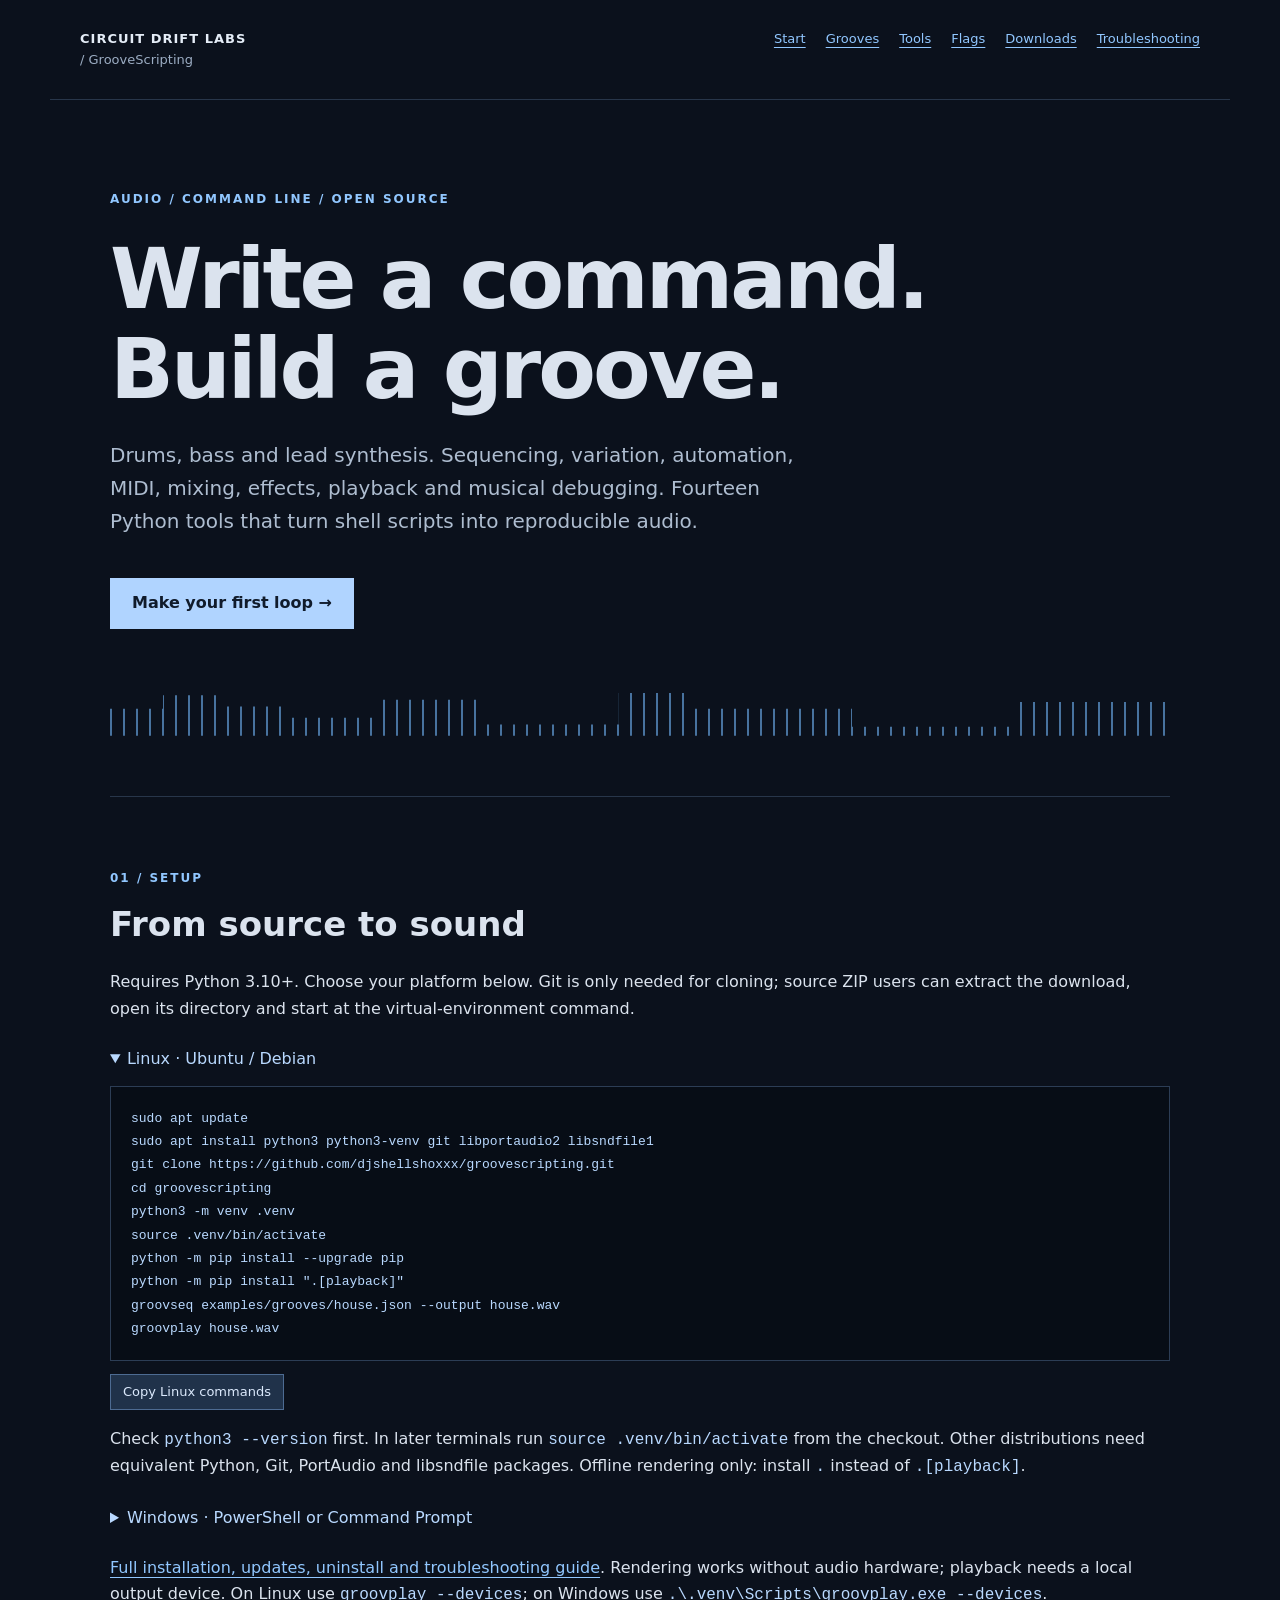
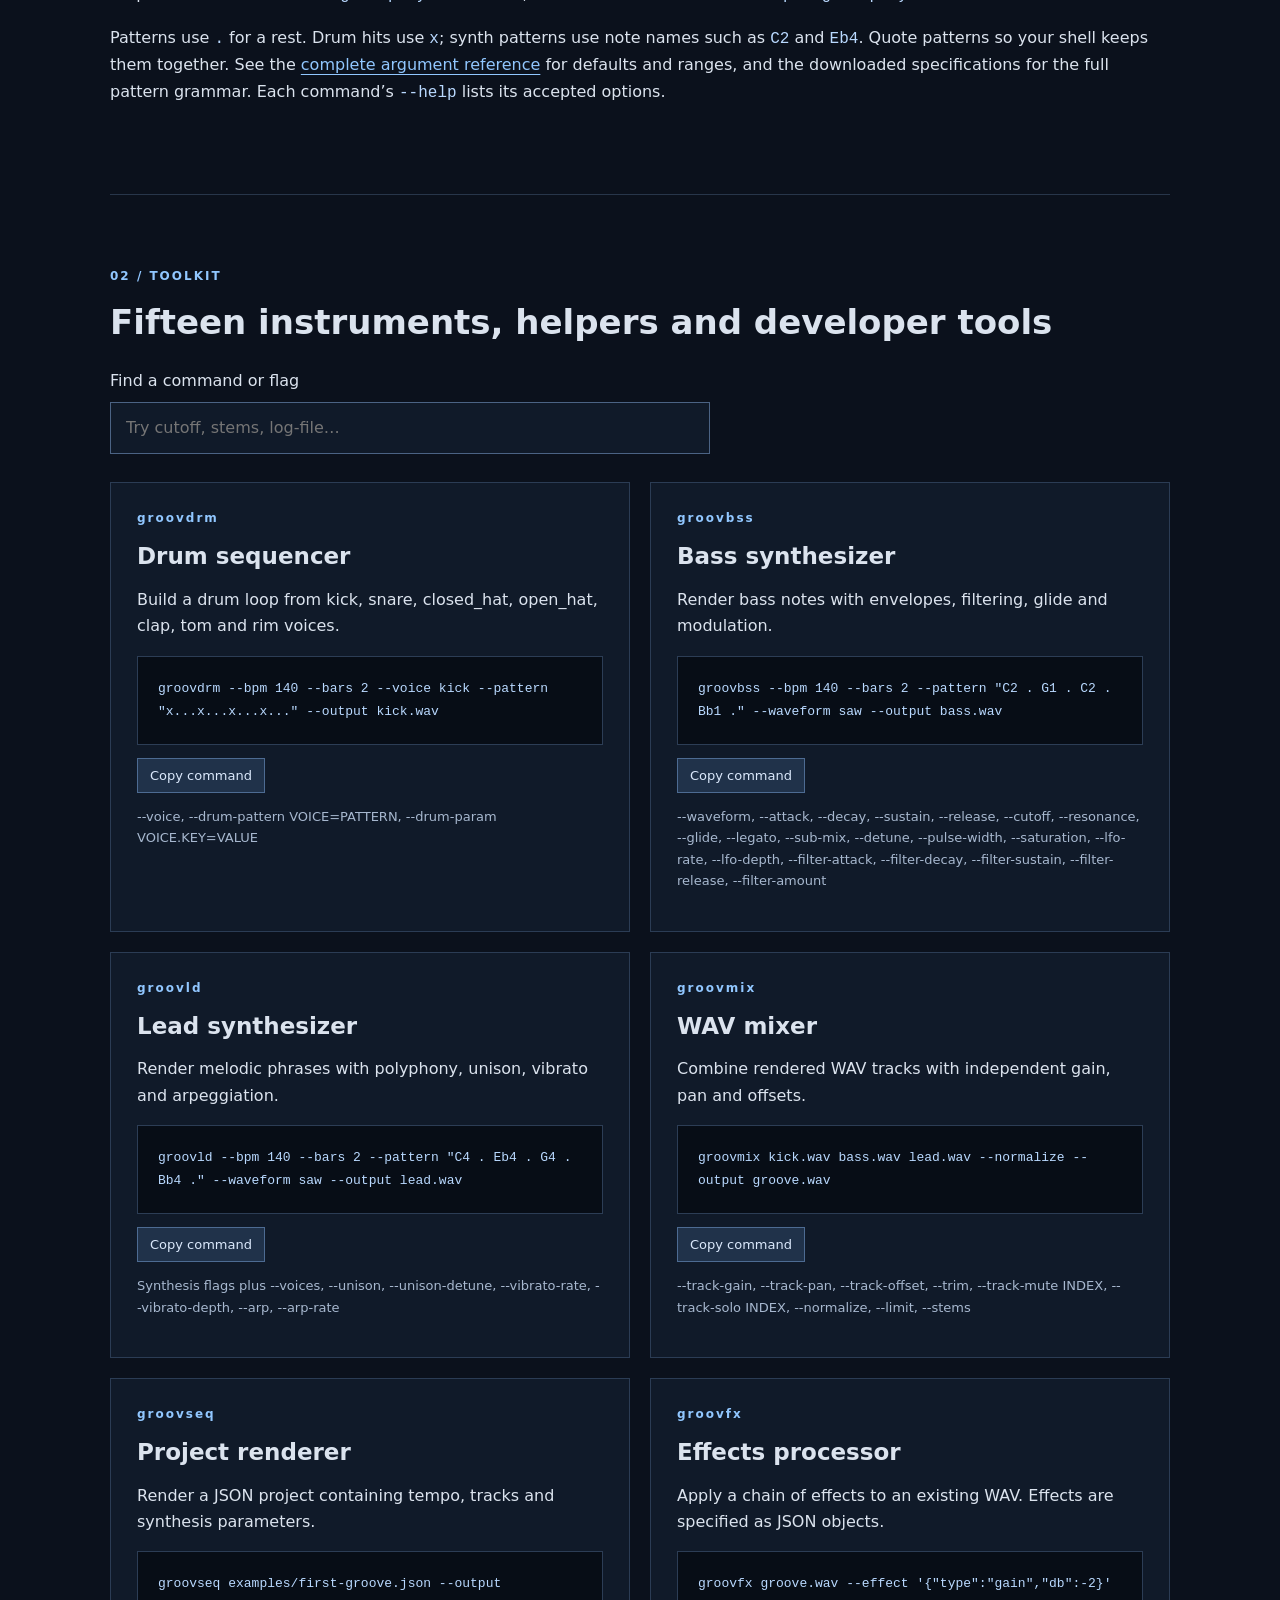
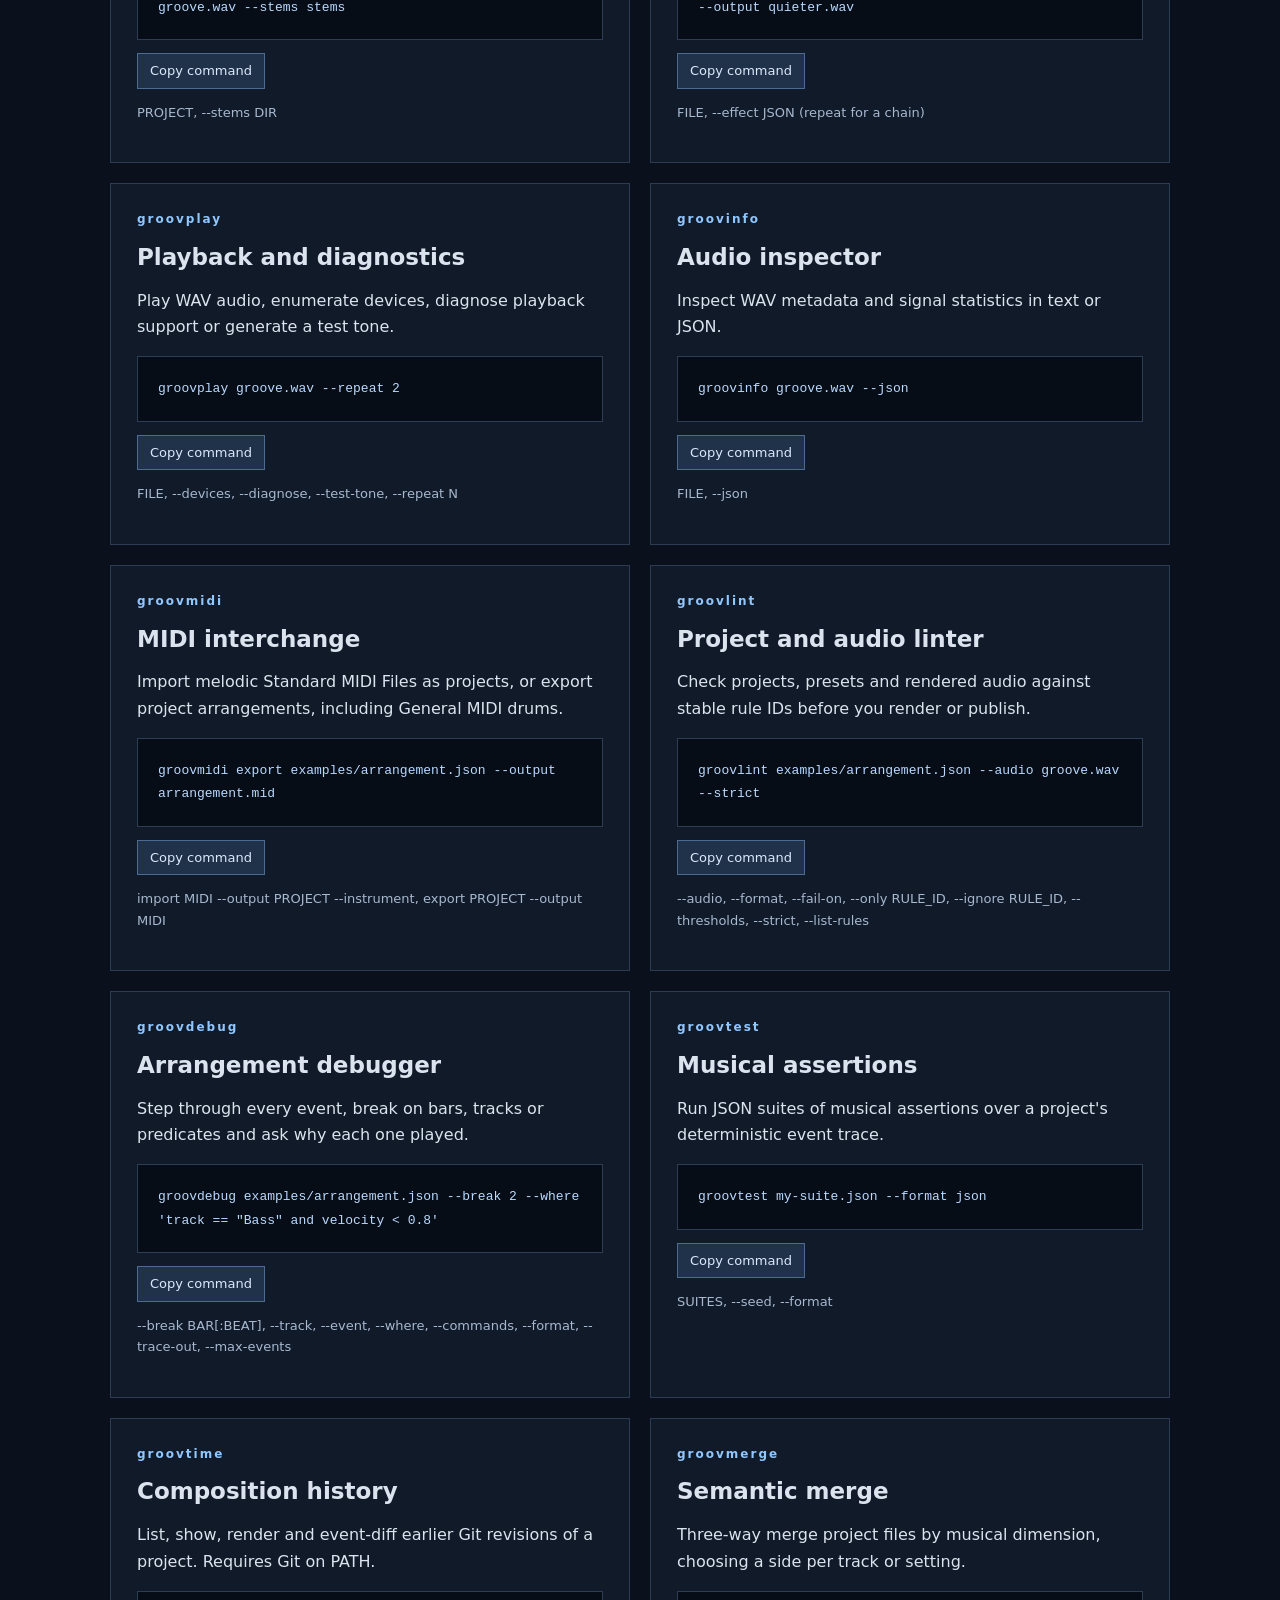
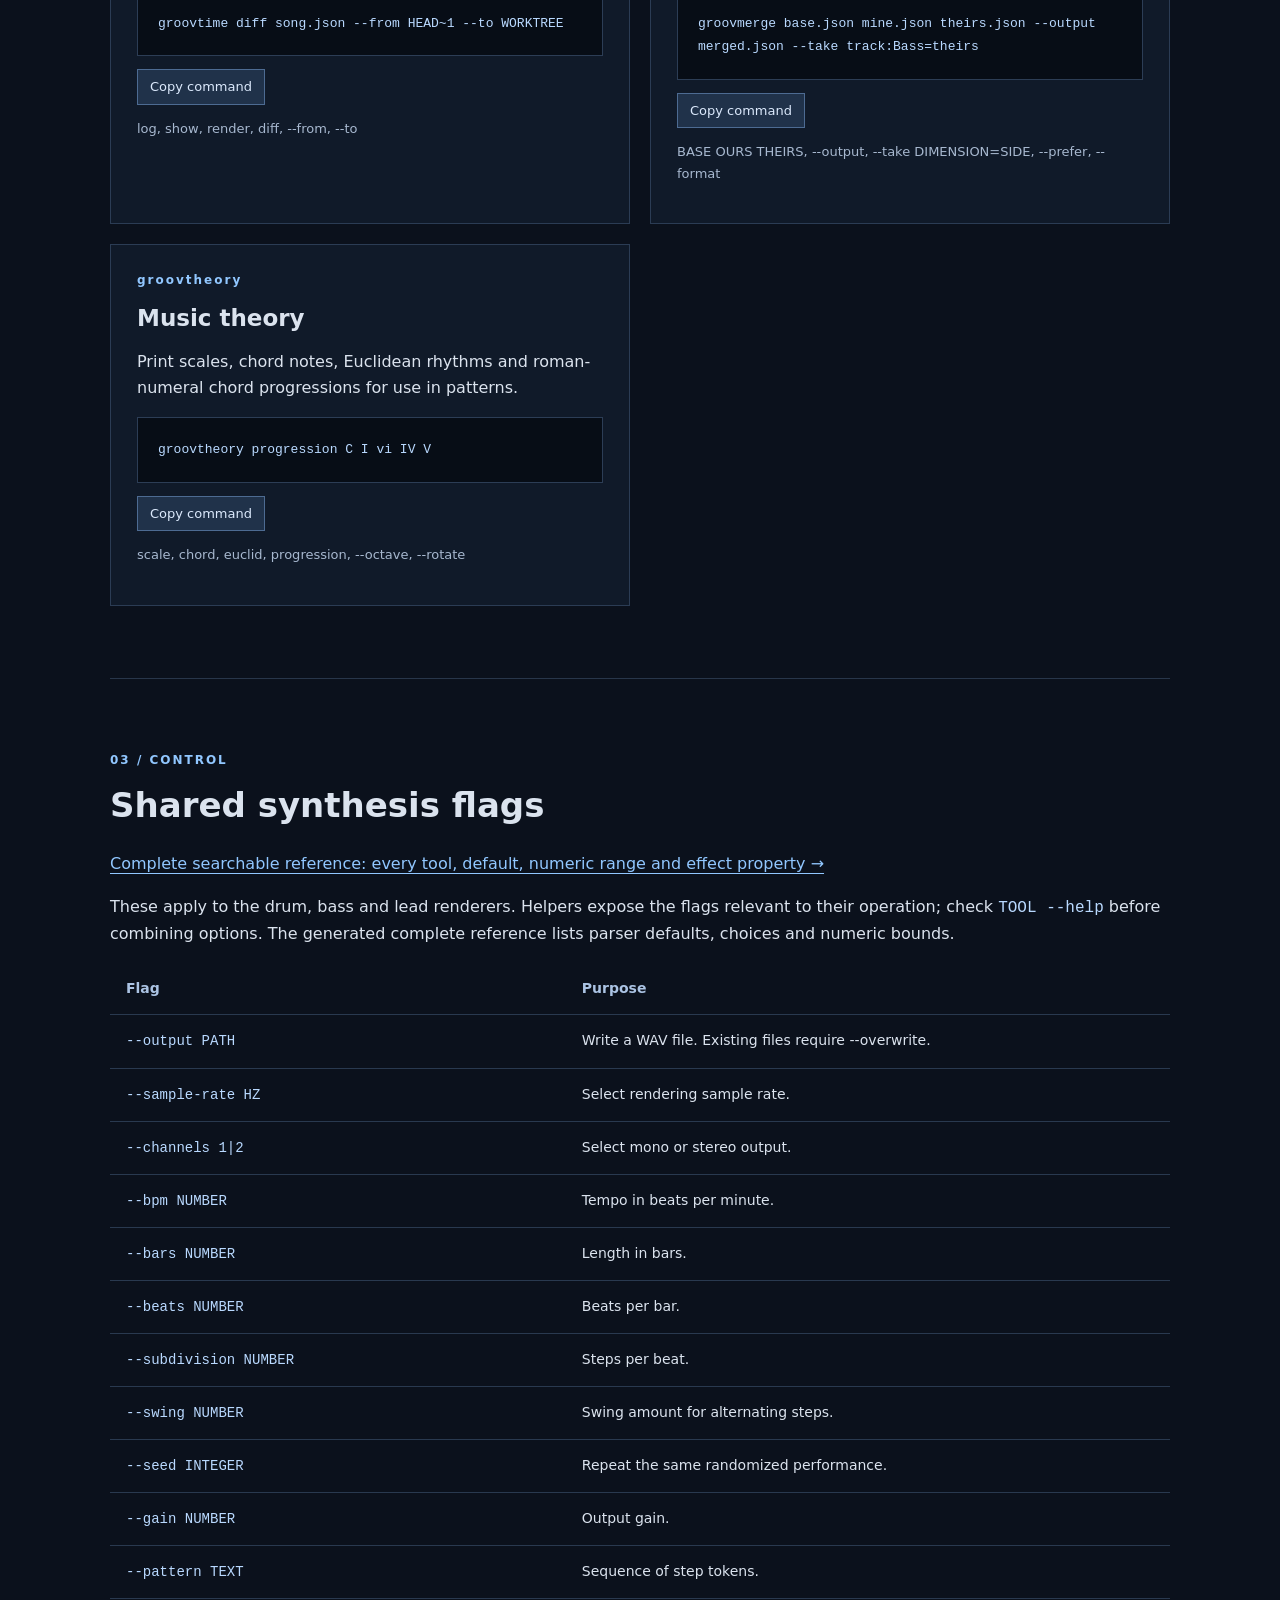
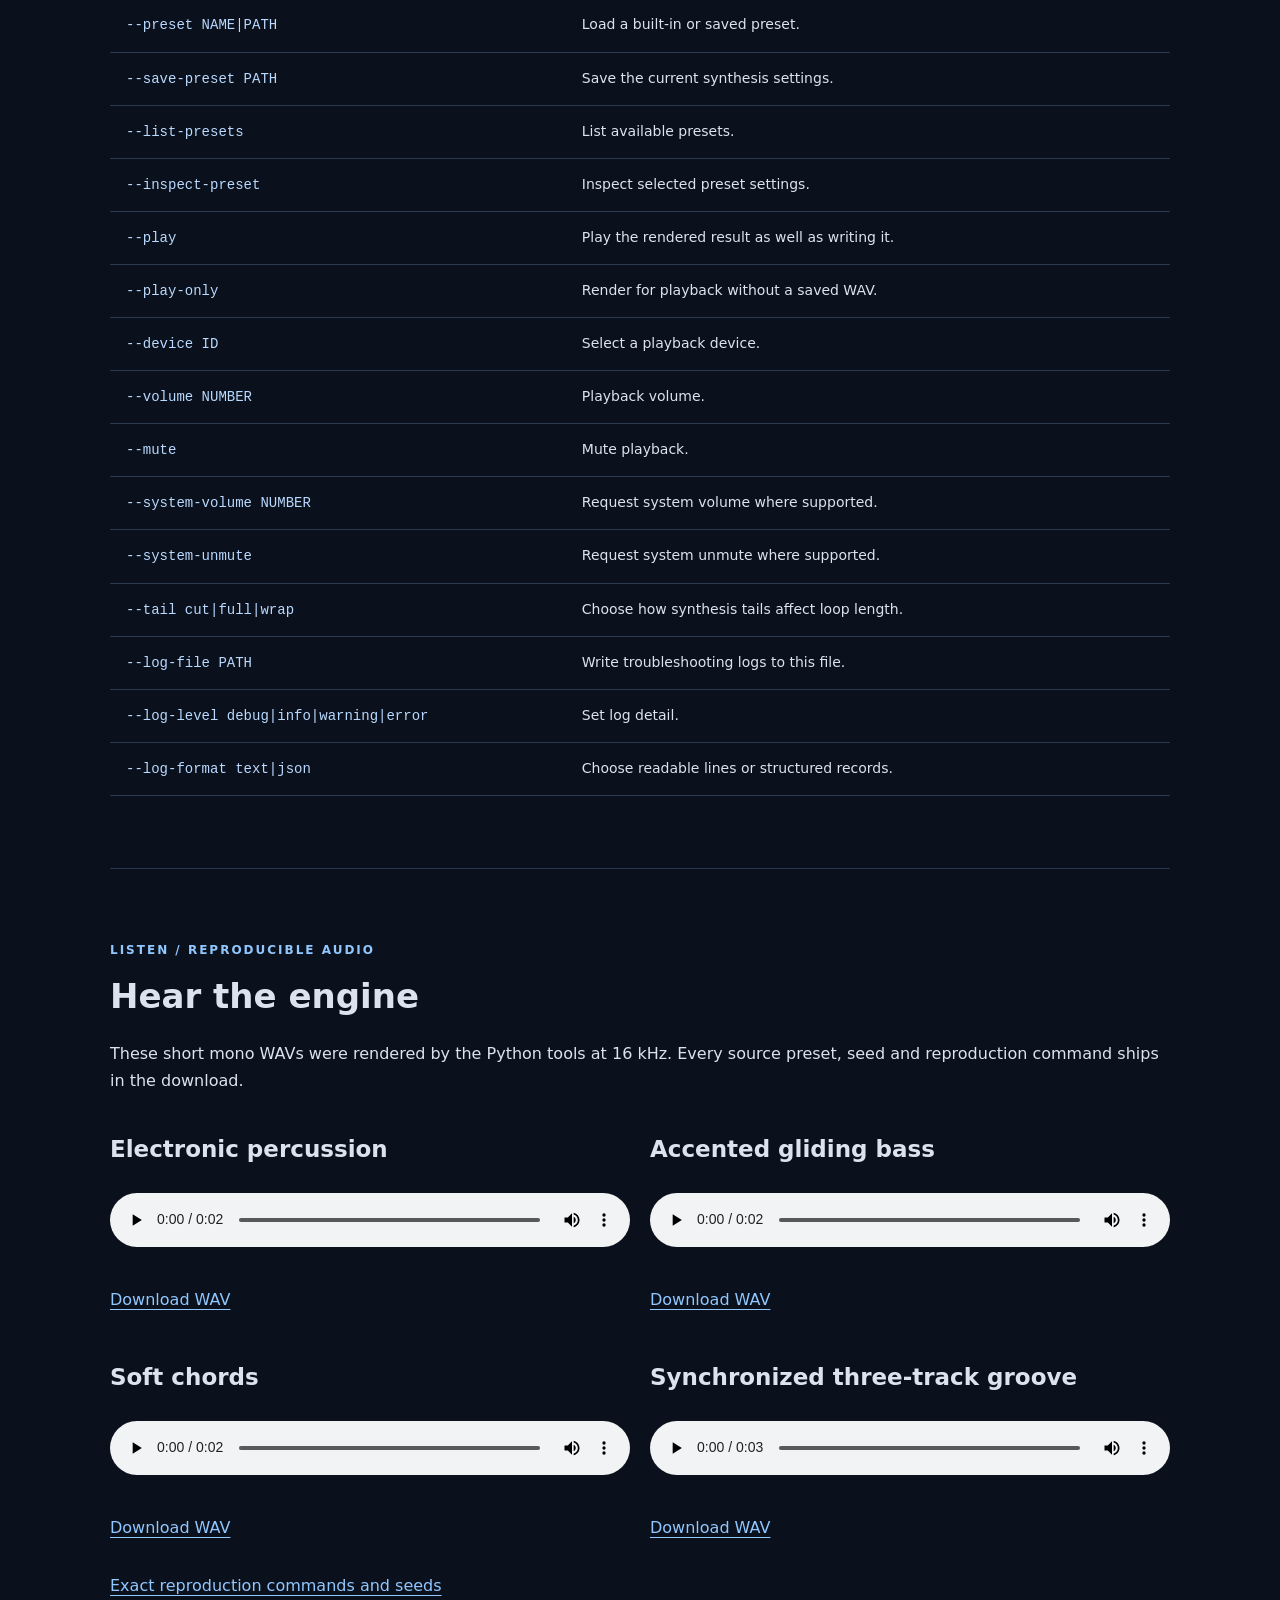
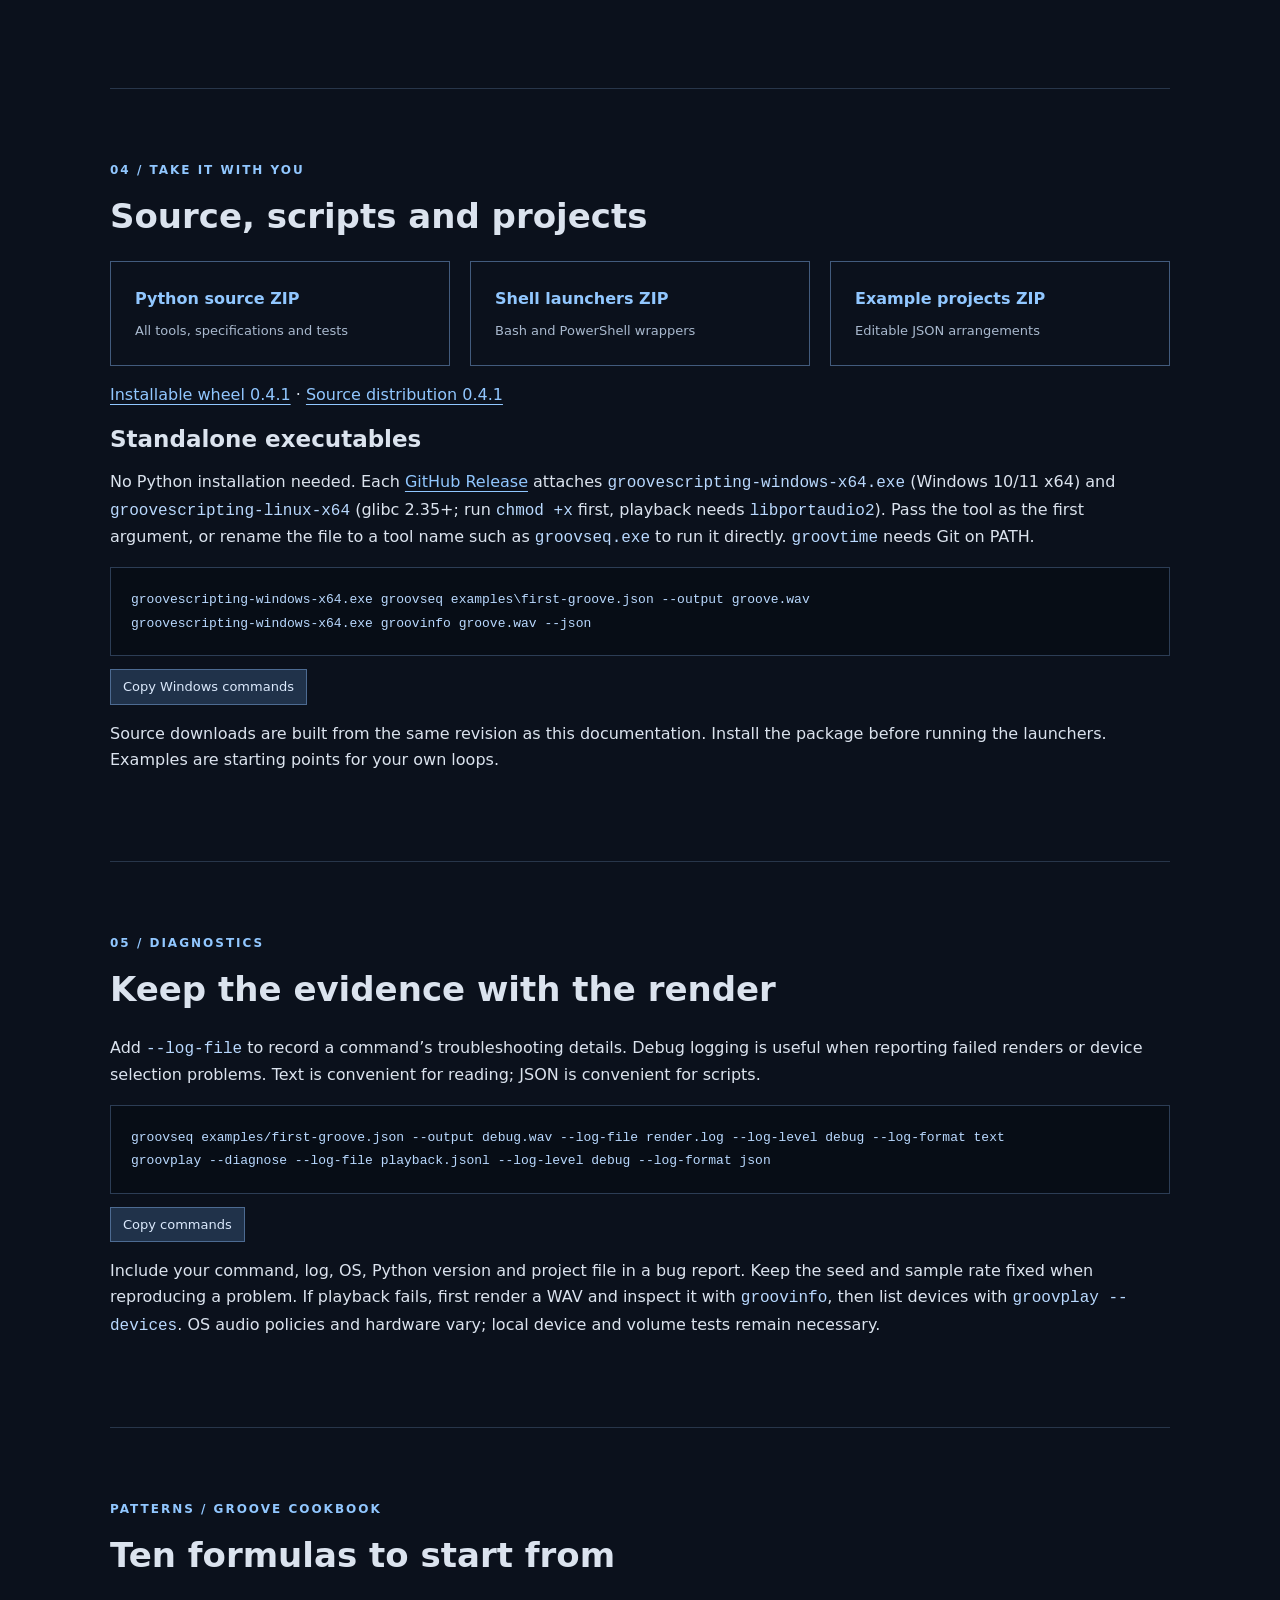
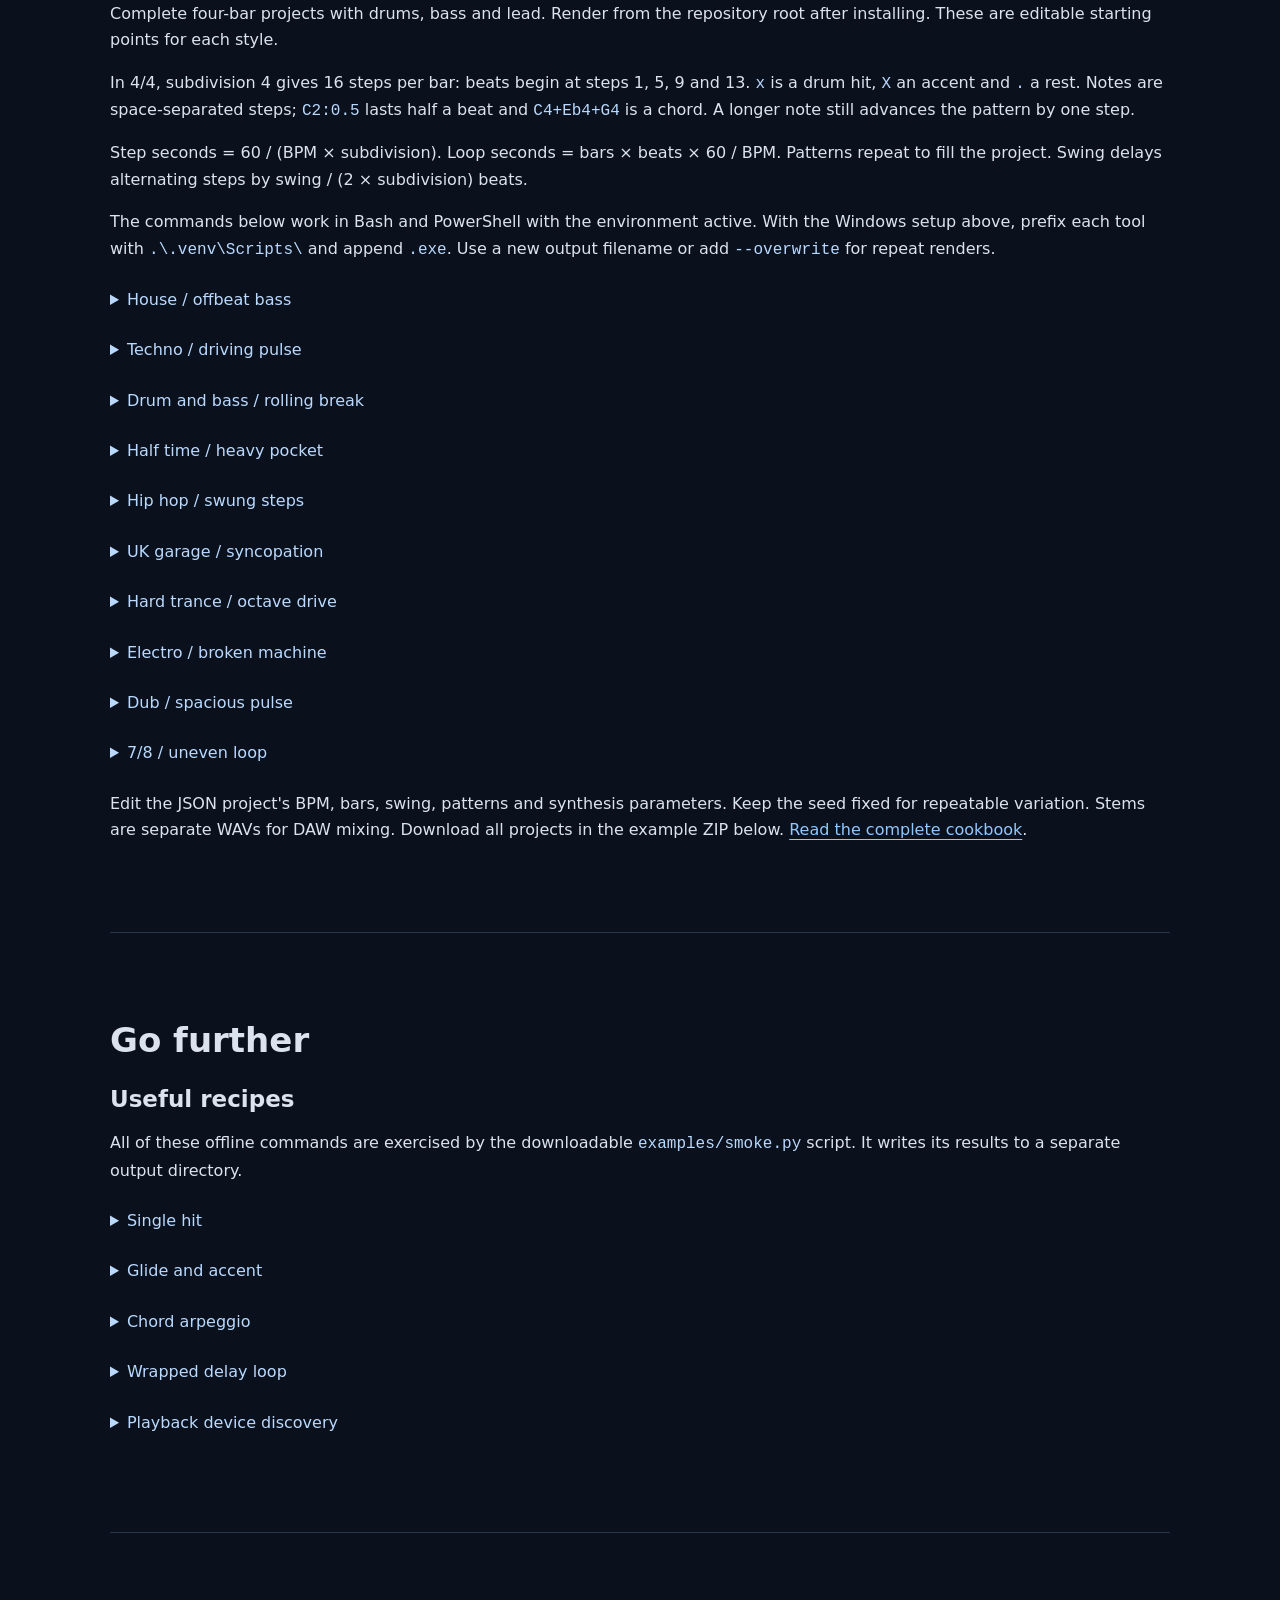
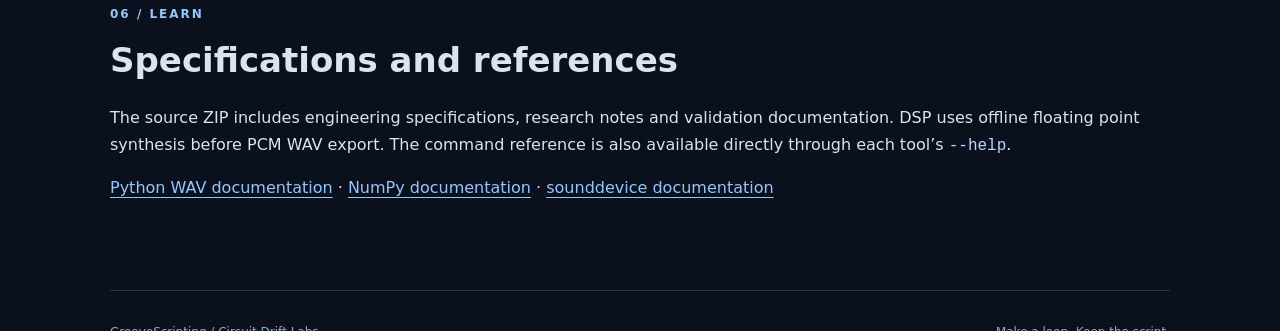
==== commit 147f5e08: "fix: validate theory controls and prepare immutable 0.4.1 releases" ====
--- a/docs/index.html
+++ b/docs/index.html
@@ -13,7 +13,7 @@
 .\.venv\Scripts\python.exe -m pip install --upgrade pip
 .\.venv\Scripts\python.exe -m pip install &quot;.[playback]&quot;
 .\.venv\Scripts\groovseq.exe examples/grooves/house.json --output house.wav
-.\.venv\Scripts\groovplay.exe house.wav</code></pre><button class="copy" type="button">Copy Windows commands</button><p>These commands use the virtual environment directly and need no PowerShell activation. Reuse the same executable paths in later sessions. If <code>py</code> is unavailable, use your installed <code>python</code> command to create the environment.</p></details><p><a href="installation.md">Full installation, updates, uninstall and troubleshooting guide</a>. Rendering works without audio hardware; playback needs a local output device. On Linux use <code>groovplay --devices</code>; on Windows use <code>.\.venv\Scripts\groovplay.exe --devices</code>.</p><p>Patterns use <code>.</code> for a rest. Drum hits use <code>x</code>; synth patterns use note names such as <code>C2</code> and <code>Eb4</code>. Quote patterns so your shell keeps them together. See the <a href="reference.html">complete argument reference</a> for defaults and ranges, and the downloaded specifications for the full pattern grammar. Each command’s <code>--help</code> lists its accepted options.</p></section><section id="tools"><div class="eyebrow">02 / TOOLKIT</div><h2>Fifteen instruments, helpers and developer tools</h2><label for="search">Find a command or flag</label><input id="search" type="search" placeholder="Try cutoff, stems, log-file…"><p id="search-status" role="status" class="muted"></p><div class="grid"><article class="tool" id="groovdrm" data-search="groovdrm Drum sequencer --voice, --drum-pattern VOICE=PATTERN, --drum-param VOICE.KEY=VALUE"><div class="eyebrow">groovdrm</div><h3>Drum sequencer</h3><p>Build a drum loop from kick, snare, closed_hat, open_hat, clap, tom and rim voices.</p><pre><code>groovdrm --bpm 140 --bars 2 --voice kick --pattern &quot;x...x...x...x...&quot; --output kick.wav</code></pre><button class="copy" type="button">Copy command</button><p class="flags">--voice, --drum-pattern VOICE=PATTERN, --drum-param VOICE.KEY=VALUE</p></article><article class="tool" id="groovbss" data-search="groovbss Bass synthesizer --waveform, --attack, --decay, --sustain, --release, --cutoff, --resonance, --glide, --legato, --sub-mix, --detune, --pulse-width, --saturation, --lfo-rate, --lfo-depth"><div class="eyebrow">groovbss</div><h3>Bass synthesizer</h3><p>Render bass notes with envelopes, filtering, glide and modulation.</p><pre><code>groovbss --bpm 140 --bars 2 --pattern &quot;C2 . G1 . C2 . Bb1 .&quot; --waveform saw --output bass.wav</code></pre><button class="copy" type="button">Copy command</button><p class="flags">--waveform, --attack, --decay, --sustain, --release, --cutoff, --resonance, --glide, --legato, --sub-mix, --detune, --pulse-width, --saturation, --lfo-rate, --lfo-depth, --filter-attack, --filter-decay, --filter-sustain, --filter-release, --filter-amount</p></article><article class="tool" id="groovld" data-search="groovld Lead synthesizer Synthesis flags plus --voices, --unison, --unison-detune, --vibrato-rate, --vibrato-depth, --arp, --arp-rate"><div class="eyebrow">groovld</div><h3>Lead synthesizer</h3><p>Render melodic phrases with polyphony, unison, vibrato and arpeggiation.</p><pre><code>groovld --bpm 140 --bars 2 --pattern &quot;C4 . Eb4 . G4 . Bb4 .&quot; --waveform saw --output lead.wav</code></pre><button class="copy" type="button">Copy command</button><p class="flags">Synthesis flags plus --voices, --unison, --unison-detune, --vibrato-rate, --vibrato-depth, --arp, --arp-rate</p></article><article class="tool" id="groovmix" data-search="groovmix WAV mixer --track-gain, --track-pan, --track-offset, --trim, --track-mute INDEX, --track-solo INDEX, --normalize, --limit, --stems"><div class="eyebrow">groovmix</div><h3>WAV mixer</h3><p>Combine rendered WAV tracks with independent gain, pan and offsets.</p><pre><code>groovmix kick.wav bass.wav lead.wav --normalize --output groove.wav</code></pre><button class="copy" type="button">Copy command</button><p class="flags">--track-gain, --track-pan, --track-offset, --trim, --track-mute INDEX, --track-solo INDEX, --normalize, --limit, --stems</p></article><article class="tool" id="groovseq" data-search="groovseq Project renderer PROJECT, --stems DIR"><div class="eyebrow">groovseq</div><h3>Project renderer</h3><p>Render a JSON project containing tempo, tracks and synthesis parameters.</p><pre><code>groovseq examples/first-groove.json --output groove.wav --stems stems</code></pre><button class="copy" type="button">Copy command</button><p class="flags">PROJECT, --stems DIR</p></article><article class="tool" id="groovfx" data-search="groovfx Effects processor FILE, --effect JSON (repeat for a chain)"><div class="eyebrow">groovfx</div><h3>Effects processor</h3><p>Apply a chain of effects to an existing WAV. Effects are specified as JSON objects.</p><pre><code>groovfx groove.wav --effect &#x27;{&quot;type&quot;:&quot;gain&quot;,&quot;db&quot;:-2}&#x27; --output quieter.wav</code></pre><button class="copy" type="button">Copy command</button><p class="flags">FILE, --effect JSON (repeat for a chain)</p></article><article class="tool" id="groovplay" data-search="groovplay Playback and diagnostics FILE, --devices, --diagnose, --test-tone, --repeat N"><div class="eyebrow">groovplay</div><h3>Playback and diagnostics</h3><p>Play WAV audio, enumerate devices, diagnose playback support or generate a test tone.</p><pre><code>groovplay groove.wav --repeat 2</code></pre><button class="copy" type="button">Copy command</button><p class="flags">FILE, --devices, --diagnose, --test-tone, --repeat N</p></article><article class="tool" id="groovinfo" data-search="groovinfo Audio inspector FILE, --json"><div class="eyebrow">groovinfo</div><h3>Audio inspector</h3><p>Inspect WAV metadata and signal statistics in text or JSON.</p><pre><code>groovinfo groove.wav --json</code></pre><button class="copy" type="button">Copy command</button><p class="flags">FILE, --json</p></article><article class="tool" id="groovmidi" data-search="groovmidi MIDI interchange import MIDI --output PROJECT --instrument, export PROJECT --output MIDI"><div class="eyebrow">groovmidi</div><h3>MIDI interchange</h3><p>Import melodic Standard MIDI Files as projects, or export project arrangements, including General MIDI drums.</p><pre><code>groovmidi export examples/arrangement.json --output arrangement.mid</code></pre><button class="copy" type="button">Copy command</button><p class="flags">import MIDI --output PROJECT --instrument, export PROJECT --output MIDI</p></article><article class="tool" id="groovlint" data-search="groovlint Project and audio linter --audio, --format, --fail-on, --only RULE_ID, --ignore RULE_ID, --thresholds, --strict, --list-rules"><div class="eyebrow">groovlint</div><h3>Project and audio linter</h3><p>Check projects, presets and rendered audio against stable rule IDs before you render or publish.</p><pre><code>groovlint examples/arrangement.json --audio groove.wav --strict</code></pre><button class="copy" type="button">Copy command</button><p class="flags">--audio, --format, --fail-on, --only RULE_ID, --ignore RULE_ID, --thresholds, --strict, --list-rules</p></article><article class="tool" id="groovdebug" data-search="groovdebug Arrangement debugger --break BAR[:BEAT], --track, --event, --where, --commands, --format, --trace-out, --max-events"><div class="eyebrow">groovdebug</div><h3>Arrangement debugger</h3><p>Step through every event, break on bars, tracks or predicates and ask why each one played.</p><pre><code>groovdebug examples/arrangement.json --break 2 --where &#x27;track == &quot;Bass&quot; and velocity &lt; 0.8&#x27;</code></pre><button class="copy" type="button">Copy command</button><p class="flags">--break BAR[:BEAT], --track, --event, --where, --commands, --format, --trace-out, --max-events</p></article><article class="tool" id="groovtest" data-search="groovtest Musical assertions SUITES, --seed, --format"><div class="eyebrow">groovtest</div><h3>Musical assertions</h3><p>Run JSON suites of musical assertions over a project's deterministic event trace.</p><pre><code>groovtest my-suite.json --format json</code></pre><button class="copy" type="button">Copy command</button><p class="flags">SUITES, --seed, --format</p></article><article class="tool" id="groovtime" data-search="groovtime Composition history log, show, render, diff, --from, --to"><div class="eyebrow">groovtime</div><h3>Composition history</h3><p>List, show, render and event-diff earlier Git revisions of a project. Requires Git on PATH.</p><pre><code>groovtime diff song.json --from HEAD~1 --to WORKTREE</code></pre><button class="copy" type="button">Copy command</button><p class="flags">log, show, render, diff, --from, --to</p></article><article class="tool" id="groovmerge" data-search="groovmerge Semantic merge BASE OURS THEIRS, --output, --take DIMENSION=SIDE, --prefer, --format"><div class="eyebrow">groovmerge</div><h3>Semantic merge</h3><p>Three-way merge project files by musical dimension, choosing a side per track or setting.</p><pre><code>groovmerge base.json mine.json theirs.json --output merged.json --take track:Bass=theirs</code></pre><button class="copy" type="button">Copy command</button><p class="flags">BASE OURS THEIRS, --output, --take DIMENSION=SIDE, --prefer, --format</p></article><article class="tool" id="groovtheory" data-search="groovtheory Music theory scale chord euclid progression"><div class="eyebrow">groovtheory</div><h3>Music theory</h3><p>Print scales, chord notes, Euclidean rhythms and roman-numeral chord progressions for use in patterns.</p><pre><code>groovtheory progression C I vi IV V</code></pre><button class="copy" type="button">Copy command</button><p class="flags">scale, chord, euclid, progression, --octave, --rotate</p></article></div></section><section id="flags"><div class="eyebrow">03 / CONTROL</div><h2>Shared synthesis flags</h2><p><a href="reference.html">Complete searchable reference: every tool, default, numeric range and effect property →</a></p><p>These apply to the drum, bass and lead renderers. Helpers expose the flags relevant to their operation; check <code>TOOL --help</code> before combining options. The generated complete reference lists parser defaults, choices and numeric bounds.</p><div class="table-wrap"><table><thead><tr><th>Flag</th><th>Purpose</th></tr></thead><tbody><tr data-search="--output PATH Write a WAV file. Existing files require --overwrite."><td><code>--output PATH</code></td><td>Write a WAV file. Existing files require --overwrite.</td></tr><tr data-search="--sample-rate HZ Select rendering sample rate."><td><code>--sample-rate HZ</code></td><td>Select rendering sample rate.</td></tr><tr data-search="--channels 1|2 Select mono or stereo output."><td><code>--channels 1|2</code></td><td>Select mono or stereo output.</td></tr><tr data-search="--bpm NUMBER Tempo in beats per minute."><td><code>--bpm NUMBER</code></td><td>Tempo in beats per minute.</td></tr><tr data-search="--bars NUMBER Length in bars."><td><code>--bars NUMBER</code></td><td>Length in bars.</td></tr><tr data-search="--beats NUMBER Beats per bar."><td><code>--beats NUMBER</code></td><td>Beats per bar.</td></tr><tr data-search="--subdivision NUMBER Steps per beat."><td><code>--subdivision NUMBER</code></td><td>Steps per beat.</td></tr><tr data-search="--swing NUMBER Swing amount for alternating steps."><td><code>--swing NUMBER</code></td><td>Swing amount for alternating steps.</td></tr><tr data-search="--seed INTEGER Repeat the same randomized performance."><td><code>--seed INTEGER</code></td><td>Repeat the same randomized performance.</td></tr><tr data-search="--gain NUMBER Output gain."><td><code>--gain NUMBER</code></td><td>Output gain.</td></tr><tr data-search="--pattern TEXT Sequence of step tokens."><td><code>--pattern TEXT</code></td><td>Sequence of step tokens.</td></tr><tr data-search="--preset NAME|PATH Load a built-in or saved preset."><td><code>--preset NAME|PATH</code></td><td>Load a built-in or saved preset.</td></tr><tr data-search="--save-preset PATH Save the current synthesis settings."><td><code>--save-preset PATH</code></td><td>Save the current synthesis settings.</td></tr><tr data-search="--list-presets List available presets."><td><code>--list-presets</code></td><td>List available presets.</td></tr><tr data-search="--inspect-preset Inspect selected preset settings."><td><code>--inspect-preset</code></td><td>Inspect selected preset settings.</td></tr><tr data-search="--play Play the rendered result as well as writing it."><td><code>--play</code></td><td>Play the rendered result as well as writing it.</td></tr><tr data-search="--play-only Render for playback without a saved WAV."><td><code>--play-only</code></td><td>Render for playback without a saved WAV.</td></tr><tr data-search="--device ID Select a playback device."><td><code>--device ID</code></td><td>Select a playback device.</td></tr><tr data-search="--volume NUMBER Playback volume."><td><code>--volume NUMBER</code></td><td>Playback volume.</td></tr><tr data-search="--mute Mute playback."><td><code>--mute</code></td><td>Mute playback.</td></tr><tr data-search="--system-volume NUMBER Request system volume where supported."><td><code>--system-volume NUMBER</code></td><td>Request system volume where supported.</td></tr><tr data-search="--system-unmute Request system unmute where supported."><td><code>--system-unmute</code></td><td>Request system unmute where supported.</td></tr><tr data-search="--tail cut|full|wrap Choose how synthesis tails affect loop length."><td><code>--tail cut|full|wrap</code></td><td>Choose how synthesis tails affect loop length.</td></tr><tr data-search="--log-file PATH Write troubleshooting logs to this file."><td><code>--log-file PATH</code></td><td>Write troubleshooting logs to this file.</td></tr><tr data-search="--log-level debug|info|warning|error Set log detail."><td><code>--log-level debug|info|warning|error</code></td><td>Set log detail.</td></tr><tr data-search="--log-format text|json Choose readable lines or structured records."><td><code>--log-format text|json</code></td><td>Choose readable lines or structured records.</td></tr></tbody></table></div></section><section id="demos"><div class="eyebrow">LISTEN / REPRODUCIBLE AUDIO</div><h2>Hear the engine</h2><p>These short mono WAVs were rendered by the Python tools at 16 kHz. Every source preset, seed and reproduction command ships in the download.</p><div class="grid"><article><h3>Electronic percussion</h3><audio controls preload="metadata" aria-label="Electronic percussion"><source src="audio/drums.wav" type="audio/wav"></audio><p><a href="audio/drums.wav" download>Download WAV</a></p></article><article><h3>Accented gliding bass</h3><audio controls preload="metadata" aria-label="Accented gliding bass"><source src="audio/bass.wav" type="audio/wav"></audio><p><a href="audio/bass.wav" download>Download WAV</a></p></article><article><h3>Soft chords</h3><audio controls preload="metadata" aria-label="Soft chords"><source src="audio/chords.wav" type="audio/wav"></audio><p><a href="audio/chords.wav" download>Download WAV</a></p></article><article><h3>Synchronized three-track groove</h3><audio controls preload="metadata" aria-label="Synchronized three-track groove"><source src="audio/groove.wav" type="audio/wav"></audio><p><a href="audio/groove.wav" download>Download WAV</a></p></article></div><p><a href="audio/README.md">Exact reproduction commands and seeds</a></p></section><section id="downloads"><div class="eyebrow">04 / TAKE IT WITH YOU</div><h2>Source, scripts and projects</h2><div class="download-grid"><a class="download" href="downloads/groovescripting-source.zip">Python source ZIP <span>All tools, specifications and tests</span></a><a class="download" href="downloads/groovescripting-launchers.zip">Shell launchers ZIP <span>Bash and PowerShell wrappers</span></a><a class="download" href="downloads/groovescripting-examples.zip">Example projects ZIP <span>Editable JSON arrangements</span></a></div><p><a href="downloads/groovescripting-0.4.0-py3-none-any.whl" download>Installable wheel 0.4.0</a> · <a href="downloads/groovescripting-0.4.0.tar.gz" download>Source distribution 0.4.0</a></p><h3>Standalone executables</h3><p>No Python installation needed. Each <a href="https://github.com/djshellshoxxx/groovescripting/releases/latest">GitHub Release</a> attaches <code>groovescripting-windows-x64.exe</code> (Windows 10/11 x64) and <code>groovescripting-linux-x64</code> (glibc 2.35+; run <code>chmod +x</code> first, playback needs <code>libportaudio2</code>). Pass the tool as the first argument, or rename the file to a tool name such as <code>groovseq.exe</code> to run it directly. <code>groovtime</code> needs Git on PATH.</p><pre><code>groovescripting-windows-x64.exe groovseq examples\first-groove.json --output groove.wav
+.\.venv\Scripts\groovplay.exe house.wav</code></pre><button class="copy" type="button">Copy Windows commands</button><p>These commands use the virtual environment directly and need no PowerShell activation. Reuse the same executable paths in later sessions. If <code>py</code> is unavailable, use your installed <code>python</code> command to create the environment.</p></details><p><a href="installation.md">Full installation, updates, uninstall and troubleshooting guide</a>. Rendering works without audio hardware; playback needs a local output device. On Linux use <code>groovplay --devices</code>; on Windows use <code>.\.venv\Scripts\groovplay.exe --devices</code>.</p><p>Patterns use <code>.</code> for a rest. Drum hits use <code>x</code>; synth patterns use note names such as <code>C2</code> and <code>Eb4</code>. Quote patterns so your shell keeps them together. See the <a href="reference.html">complete argument reference</a> for defaults and ranges, and the downloaded specifications for the full pattern grammar. Each command’s <code>--help</code> lists its accepted options.</p></section><section id="tools"><div class="eyebrow">02 / TOOLKIT</div><h2>Fifteen instruments, helpers and developer tools</h2><label for="search">Find a command or flag</label><input id="search" type="search" placeholder="Try cutoff, stems, log-file…"><p id="search-status" role="status" class="muted"></p><div class="grid"><article class="tool" id="groovdrm" data-search="groovdrm Drum sequencer --voice, --drum-pattern VOICE=PATTERN, --drum-param VOICE.KEY=VALUE"><div class="eyebrow">groovdrm</div><h3>Drum sequencer</h3><p>Build a drum loop from kick, snare, closed_hat, open_hat, clap, tom and rim voices.</p><pre><code>groovdrm --bpm 140 --bars 2 --voice kick --pattern &quot;x...x...x...x...&quot; --output kick.wav</code></pre><button class="copy" type="button">Copy command</button><p class="flags">--voice, --drum-pattern VOICE=PATTERN, --drum-param VOICE.KEY=VALUE</p></article><article class="tool" id="groovbss" data-search="groovbss Bass synthesizer --waveform, --attack, --decay, --sustain, --release, --cutoff, --resonance, --glide, --legato, --sub-mix, --detune, --pulse-width, --saturation, --lfo-rate, --lfo-depth"><div class="eyebrow">groovbss</div><h3>Bass synthesizer</h3><p>Render bass notes with envelopes, filtering, glide and modulation.</p><pre><code>groovbss --bpm 140 --bars 2 --pattern &quot;C2 . G1 . C2 . Bb1 .&quot; --waveform saw --output bass.wav</code></pre><button class="copy" type="button">Copy command</button><p class="flags">--waveform, --attack, --decay, --sustain, --release, --cutoff, --resonance, --glide, --legato, --sub-mix, --detune, --pulse-width, --saturation, --lfo-rate, --lfo-depth, --filter-attack, --filter-decay, --filter-sustain, --filter-release, --filter-amount</p></article><article class="tool" id="groovld" data-search="groovld Lead synthesizer Synthesis flags plus --voices, --unison, --unison-detune, --vibrato-rate, --vibrato-depth, --arp, --arp-rate"><div class="eyebrow">groovld</div><h3>Lead synthesizer</h3><p>Render melodic phrases with polyphony, unison, vibrato and arpeggiation.</p><pre><code>groovld --bpm 140 --bars 2 --pattern &quot;C4 . Eb4 . G4 . Bb4 .&quot; --waveform saw --output lead.wav</code></pre><button class="copy" type="button">Copy command</button><p class="flags">Synthesis flags plus --voices, --unison, --unison-detune, --vibrato-rate, --vibrato-depth, --arp, --arp-rate</p></article><article class="tool" id="groovmix" data-search="groovmix WAV mixer --track-gain, --track-pan, --track-offset, --trim, --track-mute INDEX, --track-solo INDEX, --normalize, --limit, --stems"><div class="eyebrow">groovmix</div><h3>WAV mixer</h3><p>Combine rendered WAV tracks with independent gain, pan and offsets.</p><pre><code>groovmix kick.wav bass.wav lead.wav --normalize --output groove.wav</code></pre><button class="copy" type="button">Copy command</button><p class="flags">--track-gain, --track-pan, --track-offset, --trim, --track-mute INDEX, --track-solo INDEX, --normalize, --limit, --stems</p></article><article class="tool" id="groovseq" data-search="groovseq Project renderer PROJECT, --stems DIR"><div class="eyebrow">groovseq</div><h3>Project renderer</h3><p>Render a JSON project containing tempo, tracks and synthesis parameters.</p><pre><code>groovseq examples/first-groove.json --output groove.wav --stems stems</code></pre><button class="copy" type="button">Copy command</button><p class="flags">PROJECT, --stems DIR</p></article><article class="tool" id="groovfx" data-search="groovfx Effects processor FILE, --effect JSON (repeat for a chain)"><div class="eyebrow">groovfx</div><h3>Effects processor</h3><p>Apply a chain of effects to an existing WAV. Effects are specified as JSON objects.</p><pre><code>groovfx groove.wav --effect &#x27;{&quot;type&quot;:&quot;gain&quot;,&quot;db&quot;:-2}&#x27; --output quieter.wav</code></pre><button class="copy" type="button">Copy command</button><p class="flags">FILE, --effect JSON (repeat for a chain)</p></article><article class="tool" id="groovplay" data-search="groovplay Playback and diagnostics FILE, --devices, --diagnose, --test-tone, --repeat N"><div class="eyebrow">groovplay</div><h3>Playback and diagnostics</h3><p>Play WAV audio, enumerate devices, diagnose playback support or generate a test tone.</p><pre><code>groovplay groove.wav --repeat 2</code></pre><button class="copy" type="button">Copy command</button><p class="flags">FILE, --devices, --diagnose, --test-tone, --repeat N</p></article><article class="tool" id="groovinfo" data-search="groovinfo Audio inspector FILE, --json"><div class="eyebrow">groovinfo</div><h3>Audio inspector</h3><p>Inspect WAV metadata and signal statistics in text or JSON.</p><pre><code>groovinfo groove.wav --json</code></pre><button class="copy" type="button">Copy command</button><p class="flags">FILE, --json</p></article><article class="tool" id="groovmidi" data-search="groovmidi MIDI interchange import MIDI --output PROJECT --instrument, export PROJECT --output MIDI"><div class="eyebrow">groovmidi</div><h3>MIDI interchange</h3><p>Import melodic Standard MIDI Files as projects, or export project arrangements, including General MIDI drums.</p><pre><code>groovmidi export examples/arrangement.json --output arrangement.mid</code></pre><button class="copy" type="button">Copy command</button><p class="flags">import MIDI --output PROJECT --instrument, export PROJECT --output MIDI</p></article><article class="tool" id="groovlint" data-search="groovlint Project and audio linter --audio, --format, --fail-on, --only RULE_ID, --ignore RULE_ID, --thresholds, --strict, --list-rules"><div class="eyebrow">groovlint</div><h3>Project and audio linter</h3><p>Check projects, presets and rendered audio against stable rule IDs before you render or publish.</p><pre><code>groovlint examples/arrangement.json --audio groove.wav --strict</code></pre><button class="copy" type="button">Copy command</button><p class="flags">--audio, --format, --fail-on, --only RULE_ID, --ignore RULE_ID, --thresholds, --strict, --list-rules</p></article><article class="tool" id="groovdebug" data-search="groovdebug Arrangement debugger --break BAR[:BEAT], --track, --event, --where, --commands, --format, --trace-out, --max-events"><div class="eyebrow">groovdebug</div><h3>Arrangement debugger</h3><p>Step through every event, break on bars, tracks or predicates and ask why each one played.</p><pre><code>groovdebug examples/arrangement.json --break 2 --where &#x27;track == &quot;Bass&quot; and velocity &lt; 0.8&#x27;</code></pre><button class="copy" type="button">Copy command</button><p class="flags">--break BAR[:BEAT], --track, --event, --where, --commands, --format, --trace-out, --max-events</p></article><article class="tool" id="groovtest" data-search="groovtest Musical assertions SUITES, --seed, --format"><div class="eyebrow">groovtest</div><h3>Musical assertions</h3><p>Run JSON suites of musical assertions over a project's deterministic event trace.</p><pre><code>groovtest my-suite.json --format json</code></pre><button class="copy" type="button">Copy command</button><p class="flags">SUITES, --seed, --format</p></article><article class="tool" id="groovtime" data-search="groovtime Composition history log, show, render, diff, --from, --to"><div class="eyebrow">groovtime</div><h3>Composition history</h3><p>List, show, render and event-diff earlier Git revisions of a project. Requires Git on PATH.</p><pre><code>groovtime diff song.json --from HEAD~1 --to WORKTREE</code></pre><button class="copy" type="button">Copy command</button><p class="flags">log, show, render, diff, --from, --to</p></article><article class="tool" id="groovmerge" data-search="groovmerge Semantic merge BASE OURS THEIRS, --output, --take DIMENSION=SIDE, --prefer, --format"><div class="eyebrow">groovmerge</div><h3>Semantic merge</h3><p>Three-way merge project files by musical dimension, choosing a side per track or setting.</p><pre><code>groovmerge base.json mine.json theirs.json --output merged.json --take track:Bass=theirs</code></pre><button class="copy" type="button">Copy command</button><p class="flags">BASE OURS THEIRS, --output, --take DIMENSION=SIDE, --prefer, --format</p></article><article class="tool" id="groovtheory" data-search="groovtheory Music theory scale chord euclid progression"><div class="eyebrow">groovtheory</div><h3>Music theory</h3><p>Print scales, chord notes, Euclidean rhythms and roman-numeral chord progressions for use in patterns.</p><pre><code>groovtheory progression C I vi IV V</code></pre><button class="copy" type="button">Copy command</button><p class="flags">scale, chord, euclid, progression, --octave, --rotate</p></article></div></section><section id="flags"><div class="eyebrow">03 / CONTROL</div><h2>Shared synthesis flags</h2><p><a href="reference.html">Complete searchable reference: every tool, default, numeric range and effect property →</a></p><p>These apply to the drum, bass and lead renderers. Helpers expose the flags relevant to their operation; check <code>TOOL --help</code> before combining options. The generated complete reference lists parser defaults, choices and numeric bounds.</p><div class="table-wrap"><table><thead><tr><th>Flag</th><th>Purpose</th></tr></thead><tbody><tr data-search="--output PATH Write a WAV file. Existing files require --overwrite."><td><code>--output PATH</code></td><td>Write a WAV file. Existing files require --overwrite.</td></tr><tr data-search="--sample-rate HZ Select rendering sample rate."><td><code>--sample-rate HZ</code></td><td>Select rendering sample rate.</td></tr><tr data-search="--channels 1|2 Select mono or stereo output."><td><code>--channels 1|2</code></td><td>Select mono or stereo output.</td></tr><tr data-search="--bpm NUMBER Tempo in beats per minute."><td><code>--bpm NUMBER</code></td><td>Tempo in beats per minute.</td></tr><tr data-search="--bars NUMBER Length in bars."><td><code>--bars NUMBER</code></td><td>Length in bars.</td></tr><tr data-search="--beats NUMBER Beats per bar."><td><code>--beats NUMBER</code></td><td>Beats per bar.</td></tr><tr data-search="--subdivision NUMBER Steps per beat."><td><code>--subdivision NUMBER</code></td><td>Steps per beat.</td></tr><tr data-search="--swing NUMBER Swing amount for alternating steps."><td><code>--swing NUMBER</code></td><td>Swing amount for alternating steps.</td></tr><tr data-search="--seed INTEGER Repeat the same randomized performance."><td><code>--seed INTEGER</code></td><td>Repeat the same randomized performance.</td></tr><tr data-search="--gain NUMBER Output gain."><td><code>--gain NUMBER</code></td><td>Output gain.</td></tr><tr data-search="--pattern TEXT Sequence of step tokens."><td><code>--pattern TEXT</code></td><td>Sequence of step tokens.</td></tr><tr data-search="--preset NAME|PATH Load a built-in or saved preset."><td><code>--preset NAME|PATH</code></td><td>Load a built-in or saved preset.</td></tr><tr data-search="--save-preset PATH Save the current synthesis settings."><td><code>--save-preset PATH</code></td><td>Save the current synthesis settings.</td></tr><tr data-search="--list-presets List available presets."><td><code>--list-presets</code></td><td>List available presets.</td></tr><tr data-search="--inspect-preset Inspect selected preset settings."><td><code>--inspect-preset</code></td><td>Inspect selected preset settings.</td></tr><tr data-search="--play Play the rendered result as well as writing it."><td><code>--play</code></td><td>Play the rendered result as well as writing it.</td></tr><tr data-search="--play-only Render for playback without a saved WAV."><td><code>--play-only</code></td><td>Render for playback without a saved WAV.</td></tr><tr data-search="--device ID Select a playback device."><td><code>--device ID</code></td><td>Select a playback device.</td></tr><tr data-search="--volume NUMBER Playback volume."><td><code>--volume NUMBER</code></td><td>Playback volume.</td></tr><tr data-search="--mute Mute playback."><td><code>--mute</code></td><td>Mute playback.</td></tr><tr data-search="--system-volume NUMBER Request system volume where supported."><td><code>--system-volume NUMBER</code></td><td>Request system volume where supported.</td></tr><tr data-search="--system-unmute Request system unmute where supported."><td><code>--system-unmute</code></td><td>Request system unmute where supported.</td></tr><tr data-search="--tail cut|full|wrap Choose how synthesis tails affect loop length."><td><code>--tail cut|full|wrap</code></td><td>Choose how synthesis tails affect loop length.</td></tr><tr data-search="--log-file PATH Write troubleshooting logs to this file."><td><code>--log-file PATH</code></td><td>Write troubleshooting logs to this file.</td></tr><tr data-search="--log-level debug|info|warning|error Set log detail."><td><code>--log-level debug|info|warning|error</code></td><td>Set log detail.</td></tr><tr data-search="--log-format text|json Choose readable lines or structured records."><td><code>--log-format text|json</code></td><td>Choose readable lines or structured records.</td></tr></tbody></table></div></section><section id="demos"><div class="eyebrow">LISTEN / REPRODUCIBLE AUDIO</div><h2>Hear the engine</h2><p>These short mono WAVs were rendered by the Python tools at 16 kHz. Every source preset, seed and reproduction command ships in the download.</p><div class="grid"><article><h3>Electronic percussion</h3><audio controls preload="metadata" aria-label="Electronic percussion"><source src="audio/drums.wav" type="audio/wav"></audio><p><a href="audio/drums.wav" download>Download WAV</a></p></article><article><h3>Accented gliding bass</h3><audio controls preload="metadata" aria-label="Accented gliding bass"><source src="audio/bass.wav" type="audio/wav"></audio><p><a href="audio/bass.wav" download>Download WAV</a></p></article><article><h3>Soft chords</h3><audio controls preload="metadata" aria-label="Soft chords"><source src="audio/chords.wav" type="audio/wav"></audio><p><a href="audio/chords.wav" download>Download WAV</a></p></article><article><h3>Synchronized three-track groove</h3><audio controls preload="metadata" aria-label="Synchronized three-track groove"><source src="audio/groove.wav" type="audio/wav"></audio><p><a href="audio/groove.wav" download>Download WAV</a></p></article></div><p><a href="audio/README.md">Exact reproduction commands and seeds</a></p></section><section id="downloads"><div class="eyebrow">04 / TAKE IT WITH YOU</div><h2>Source, scripts and projects</h2><div class="download-grid"><a class="download" href="downloads/groovescripting-source.zip">Python source ZIP <span>All tools, specifications and tests</span></a><a class="download" href="downloads/groovescripting-launchers.zip">Shell launchers ZIP <span>Bash and PowerShell wrappers</span></a><a class="download" href="downloads/groovescripting-examples.zip">Example projects ZIP <span>Editable JSON arrangements</span></a></div><p><a href="downloads/groovescripting-0.4.1-py3-none-any.whl" download>Installable wheel 0.4.1</a> · <a href="downloads/groovescripting-0.4.1.tar.gz" download>Source distribution 0.4.1</a></p><h3>Standalone executables</h3><p>No Python installation needed. Each <a href="https://github.com/djshellshoxxx/groovescripting/releases/latest">GitHub Release</a> attaches <code>groovescripting-windows-x64.exe</code> (Windows 10/11 x64) and <code>groovescripting-linux-x64</code> (glibc 2.35+; run <code>chmod +x</code> first, playback needs <code>libportaudio2</code>). Pass the tool as the first argument, or rename the file to a tool name such as <code>groovseq.exe</code> to run it directly. <code>groovtime</code> needs Git on PATH.</p><pre><code>groovescripting-windows-x64.exe groovseq examples\first-groove.json --output groove.wav
 groovescripting-windows-x64.exe groovinfo groove.wav --json</code></pre><button class="copy" type="button">Copy Windows commands</button><p>Source downloads are built from the same revision as this documentation. Install the package before running the launchers. Examples are starting points for your own loops.</p></section><section id="troubleshooting"><div class="eyebrow">05 / DIAGNOSTICS</div><h2>Keep the evidence with the render</h2><p>Add <code>--log-file</code> to record a command’s troubleshooting details. Debug logging is useful when reporting failed renders or device selection problems. Text is convenient for reading; JSON is convenient for scripts.</p><pre><code>groovseq examples/first-groove.json --output debug.wav --log-file render.log --log-level debug --log-format text
 groovplay --diagnose --log-file playback.jsonl --log-level debug --log-format json</code></pre><button class="copy" type="button">Copy commands</button><p>Include your command, log, OS, Python version and project file in a bug report. Keep the seed and sample rate fixed when reproducing a problem. If playback fails, first render a WAV and inspect it with <code>groovinfo</code>, then list devices with <code>groovplay --devices</code>. OS audio policies and hardware vary; local device and volume tests remain necessary.</p></section><section id="grooves"><div class="eyebrow">PATTERNS / GROOVE COOKBOOK</div><h2>Ten formulas to start from</h2><p>Complete four-bar projects with drums, bass and lead. Render from the repository root after installing. These are editable starting points for each style.</p><p>In 4/4, subdivision 4 gives 16 steps per bar: beats begin at steps 1, 5, 9 and 13. <code>x</code> is a drum hit, <code>X</code> an accent and <code>.</code> a rest. Notes are space-separated steps; <code>C2:0.5</code> lasts half a beat and <code>C4+Eb4+G4</code> is a chord. A longer note still advances the pattern by one step.</p><p>Step seconds = 60 / (BPM × subdivision). Loop seconds = bars × beats × 60 / BPM. Patterns repeat to fill the project. Swing delays alternating steps by swing / (2 × subdivision) beats.</p><p>The commands below work in Bash and PowerShell with the environment active. With the Windows setup above, prefix each tool with <code>.\.venv\Scripts\</code> and append <code>.exe</code>. Use a new output filename or add <code>--overwrite</code> for repeat renders.</p><details><summary>House / offbeat bass</summary><p>Four kicks per bar, backbeat clap and bass on the offbeats.</p><p>124 BPM · 4 beats/bar · 4 steps/beat · swing 0</p><pre><code>Kick:  X...X...X...X...
 Snare: ....x.......x...
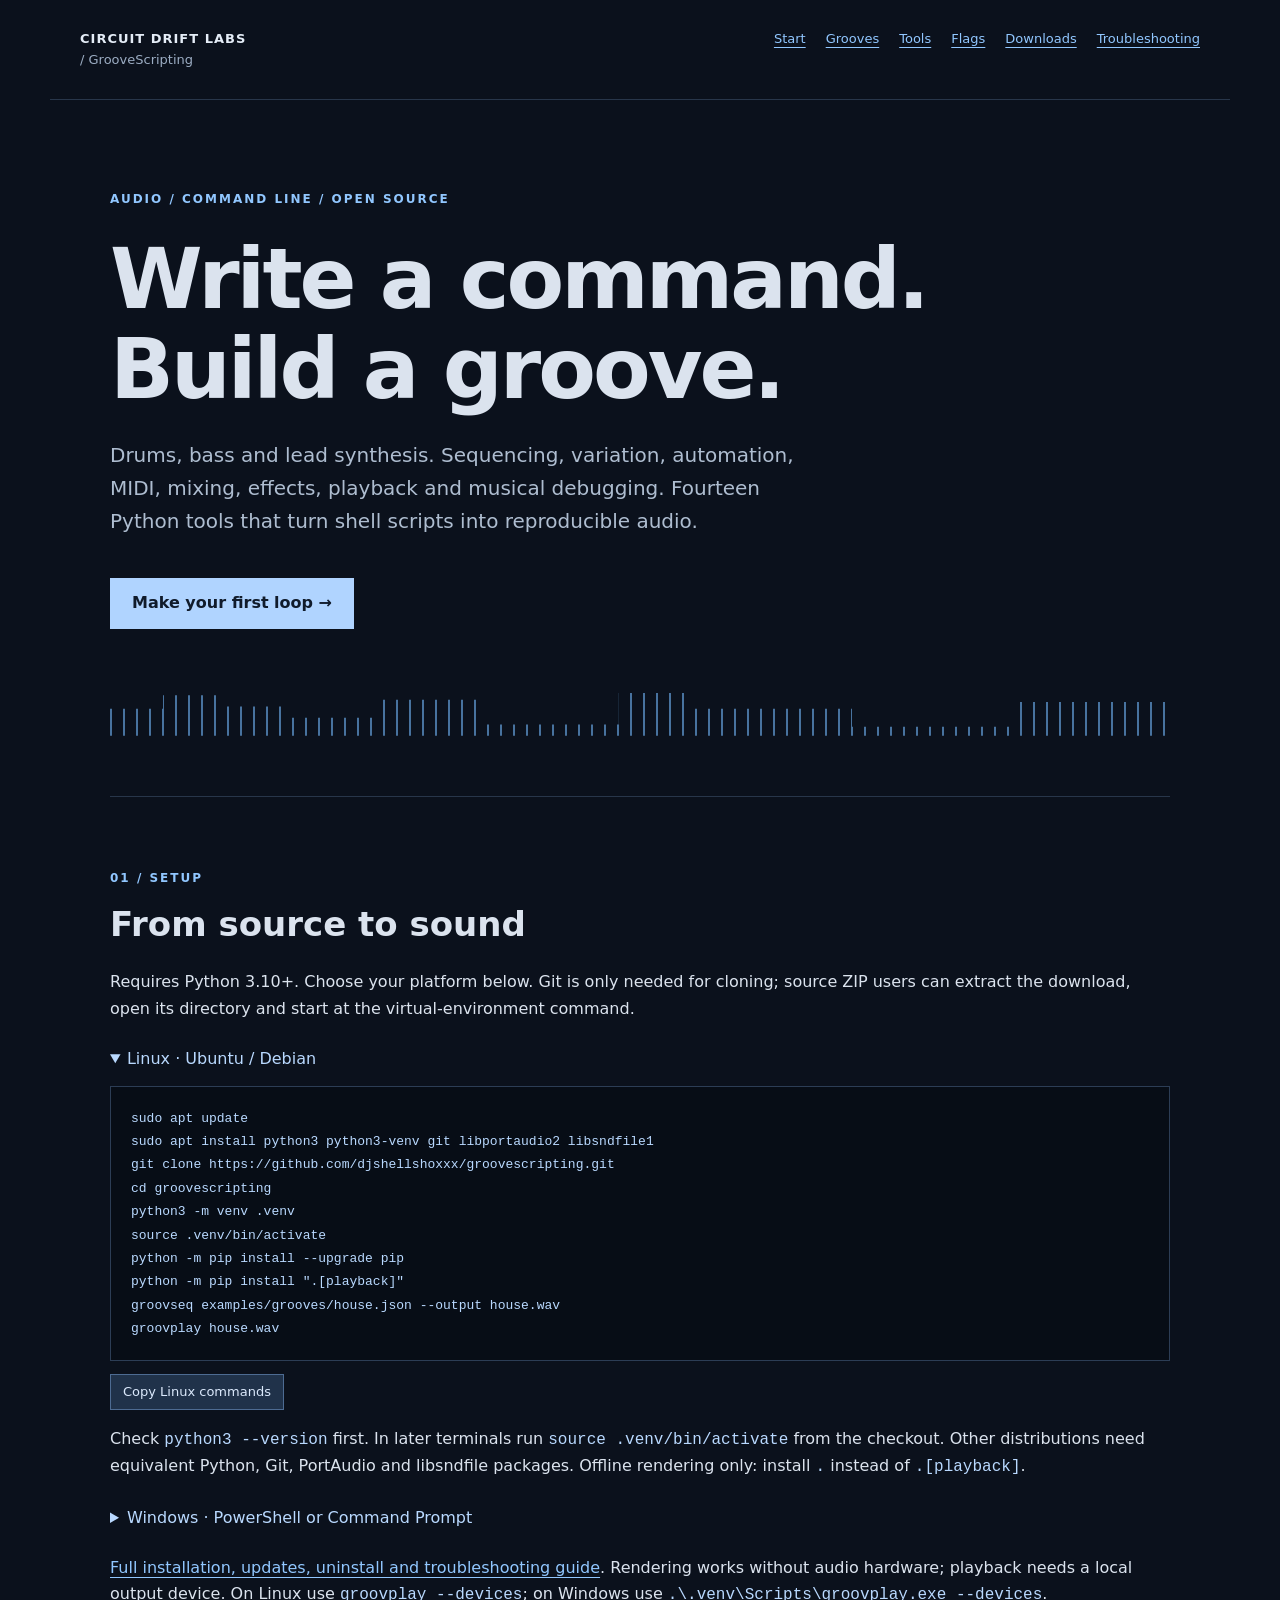
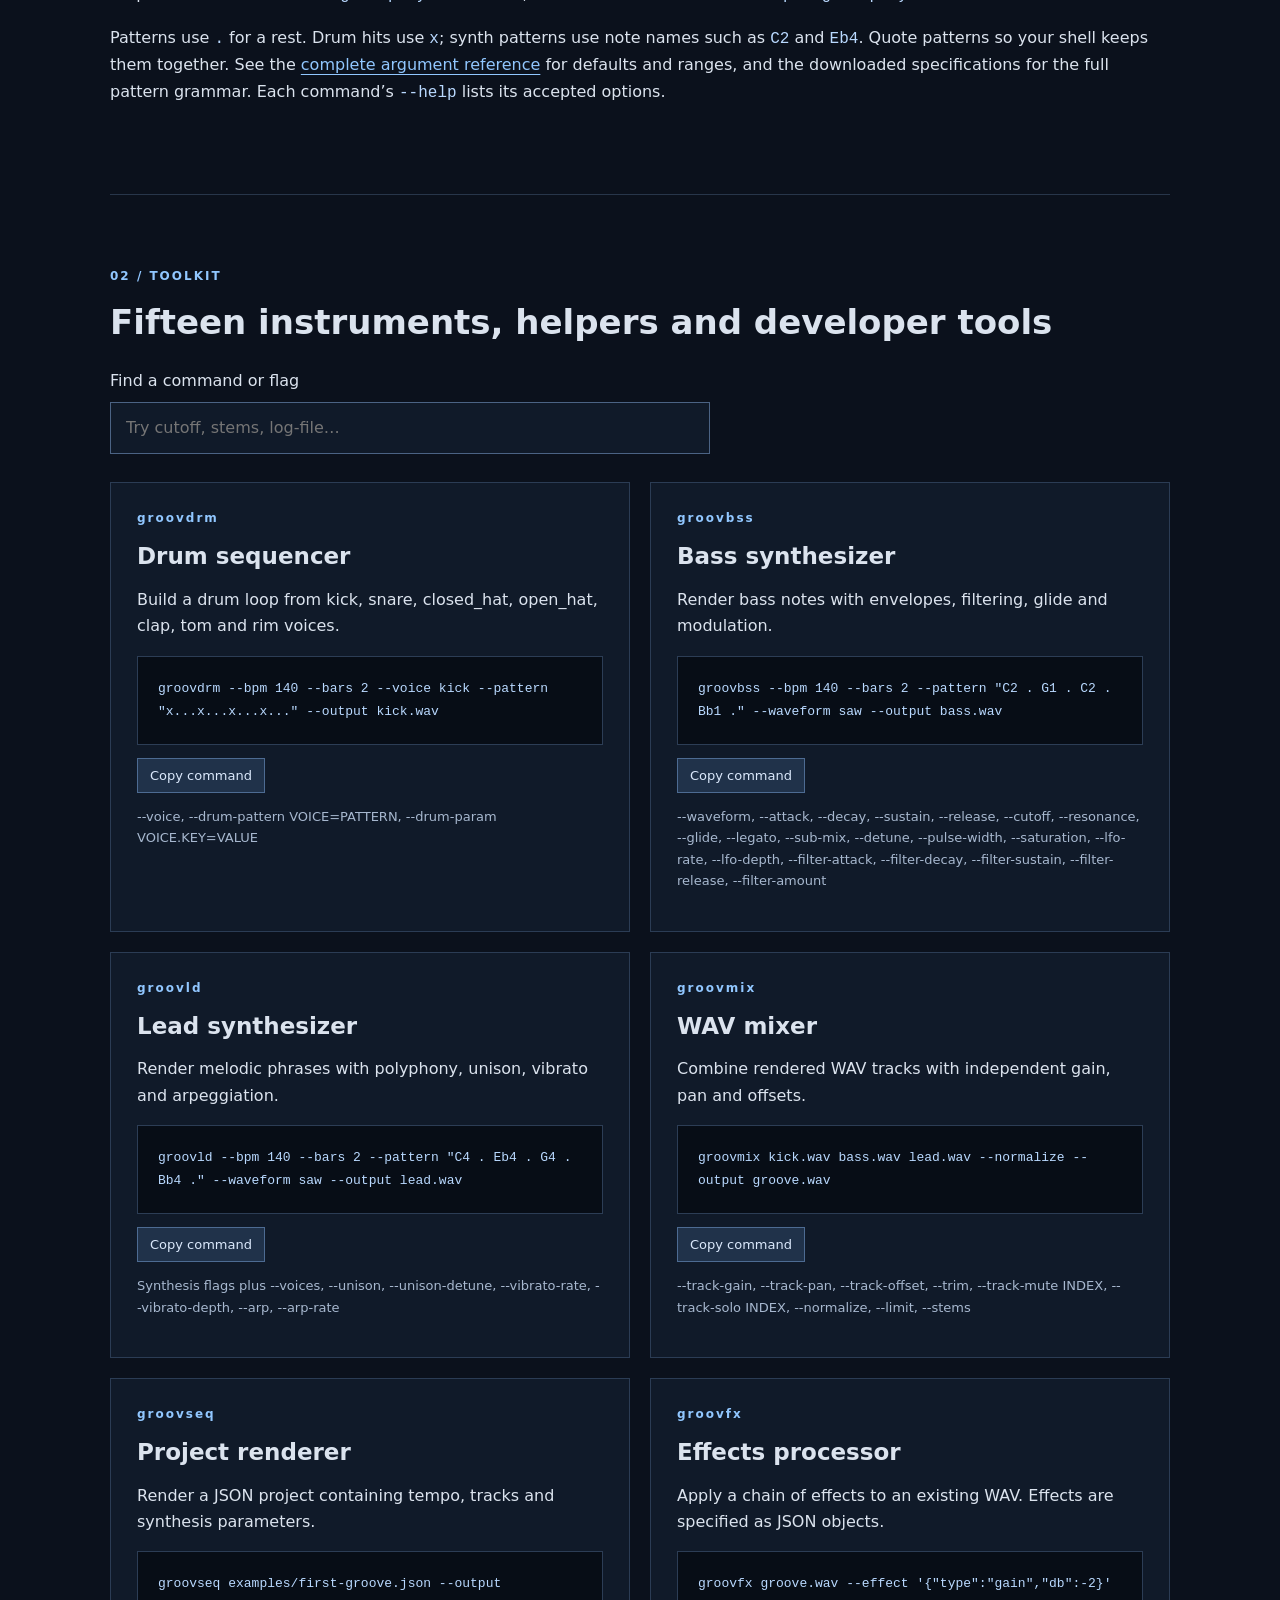
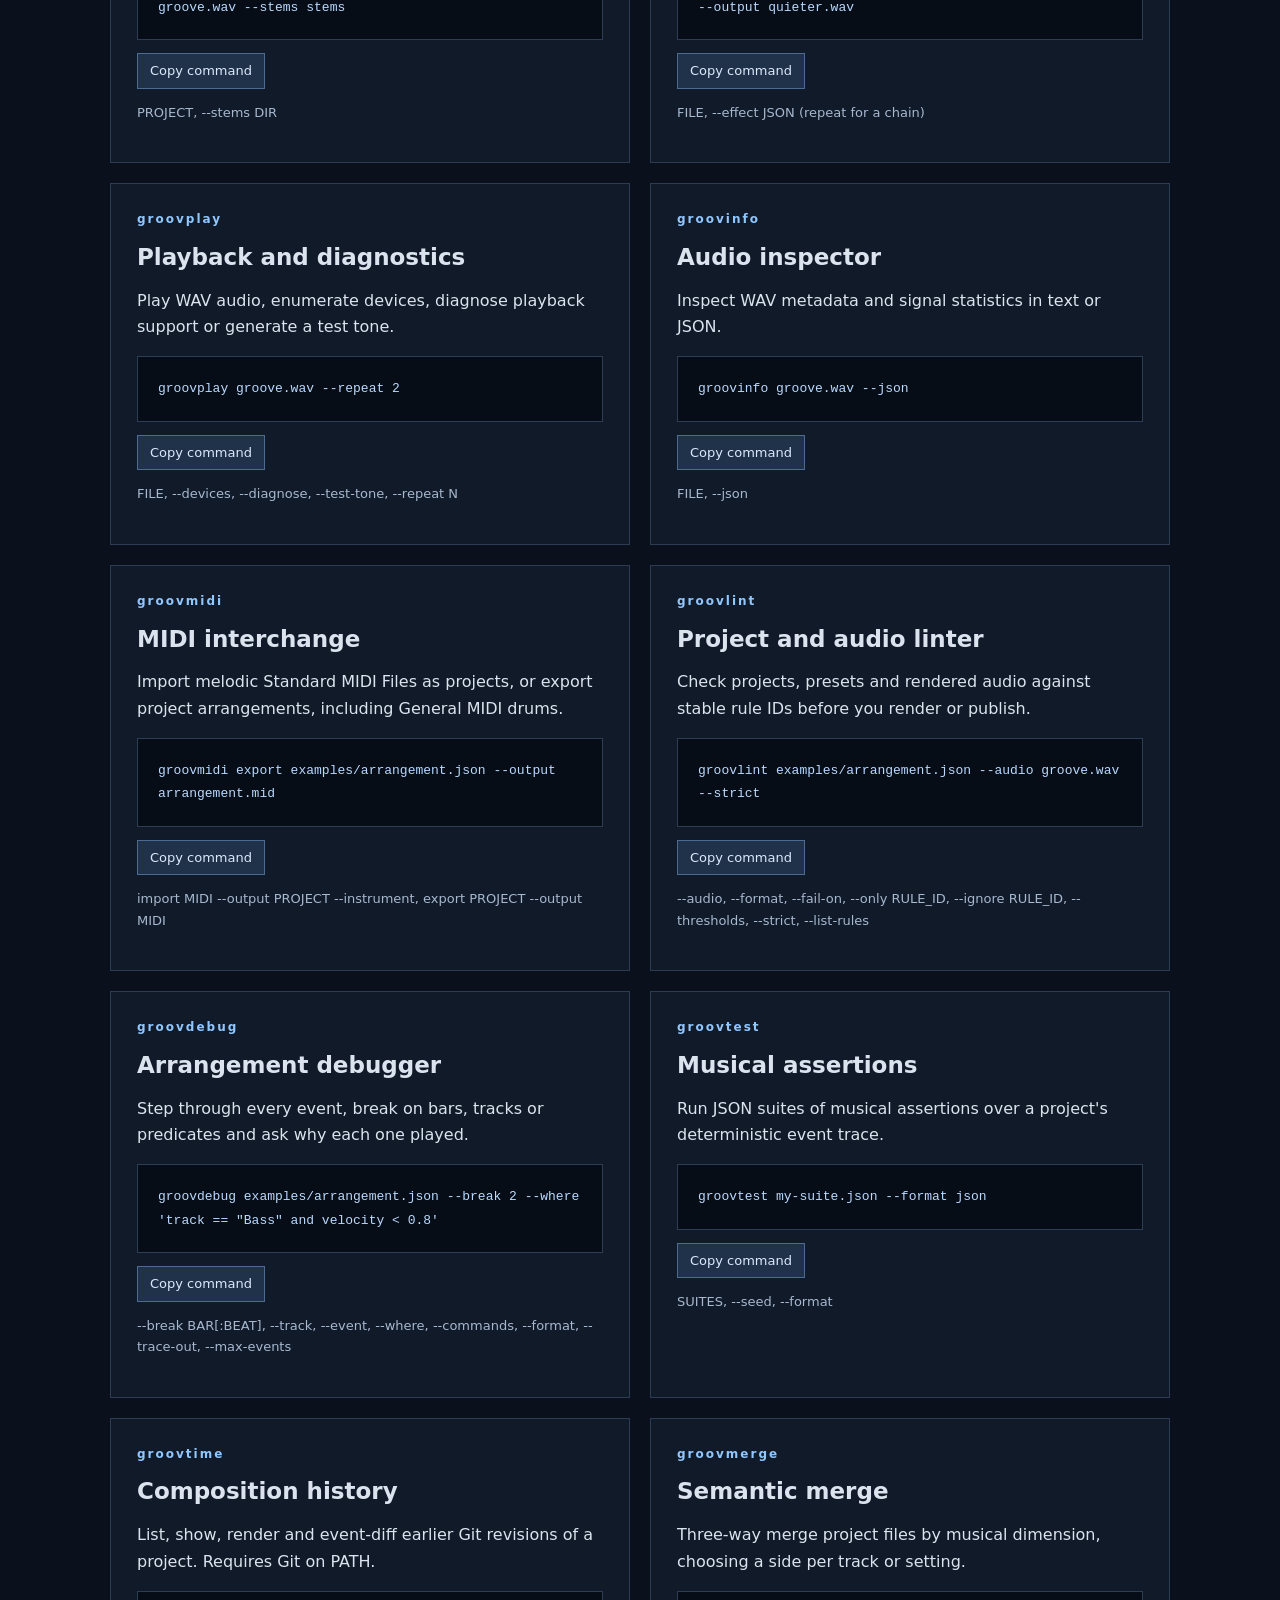
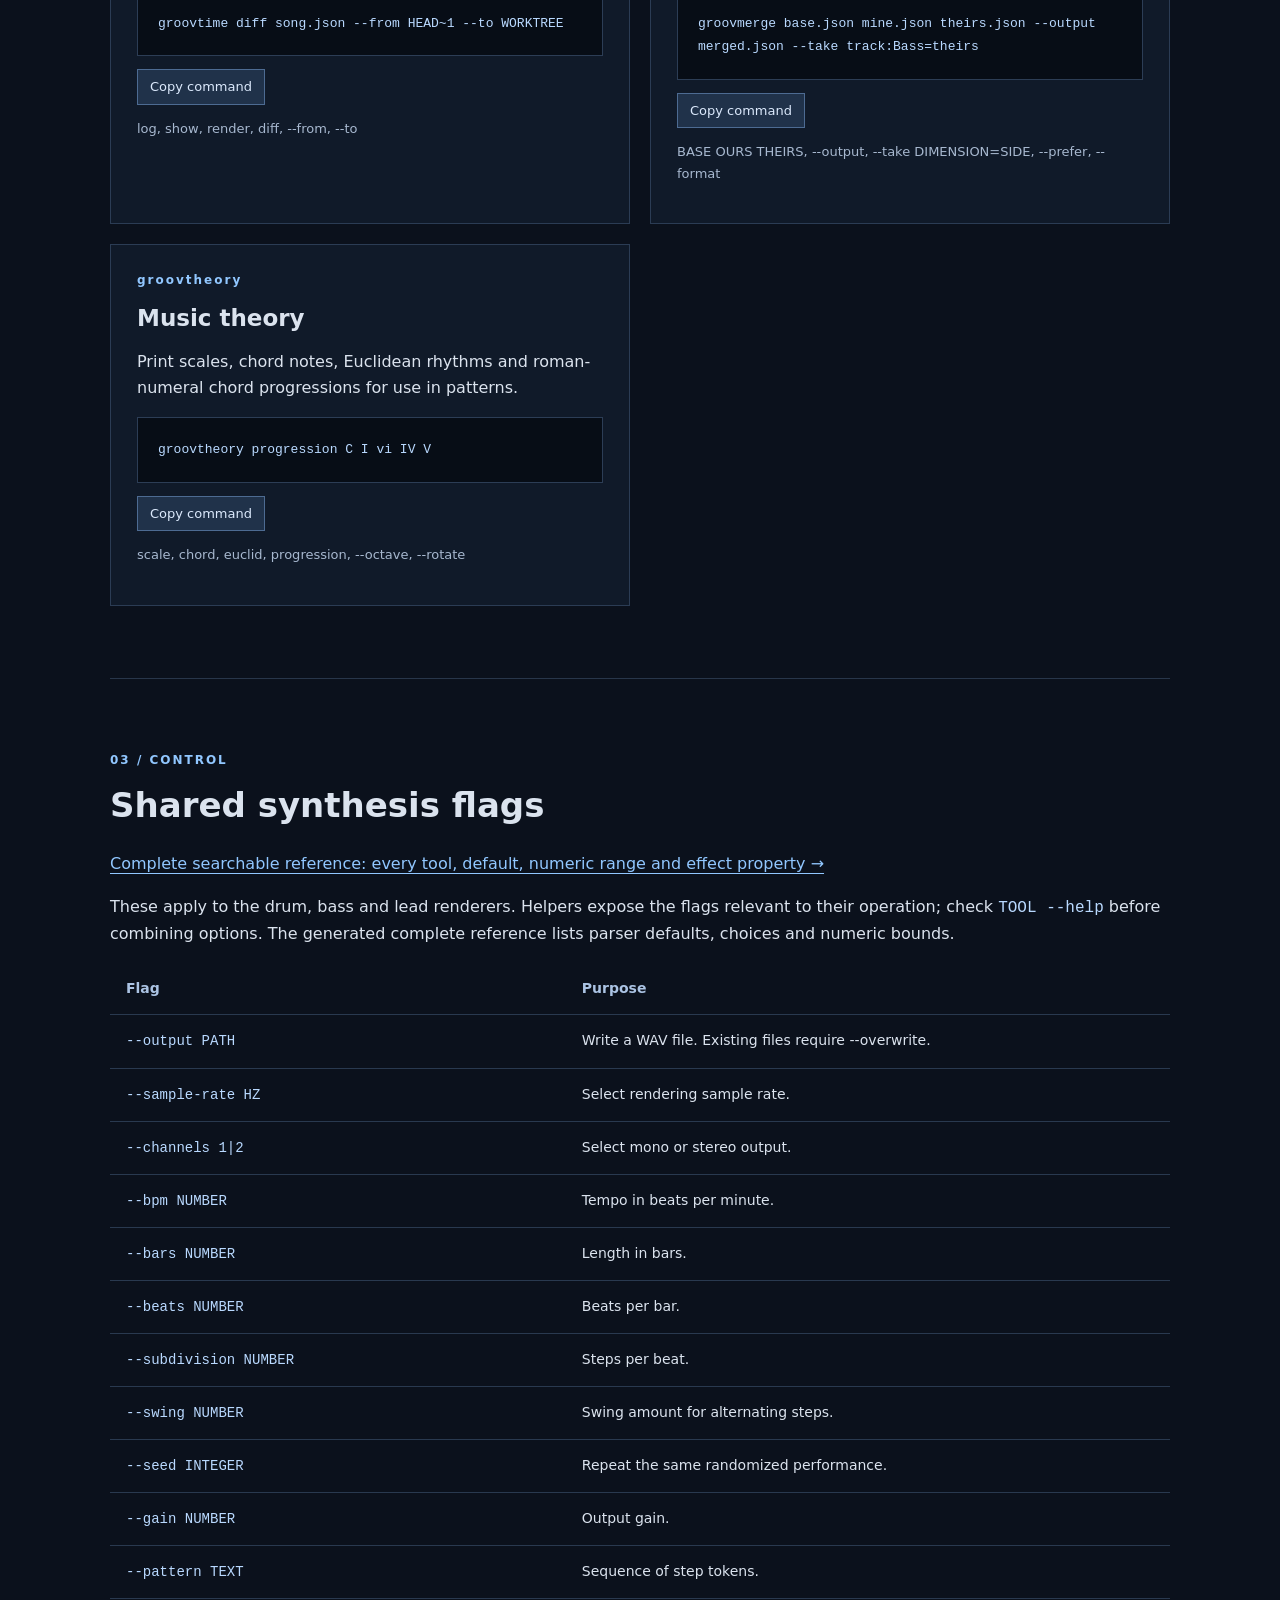
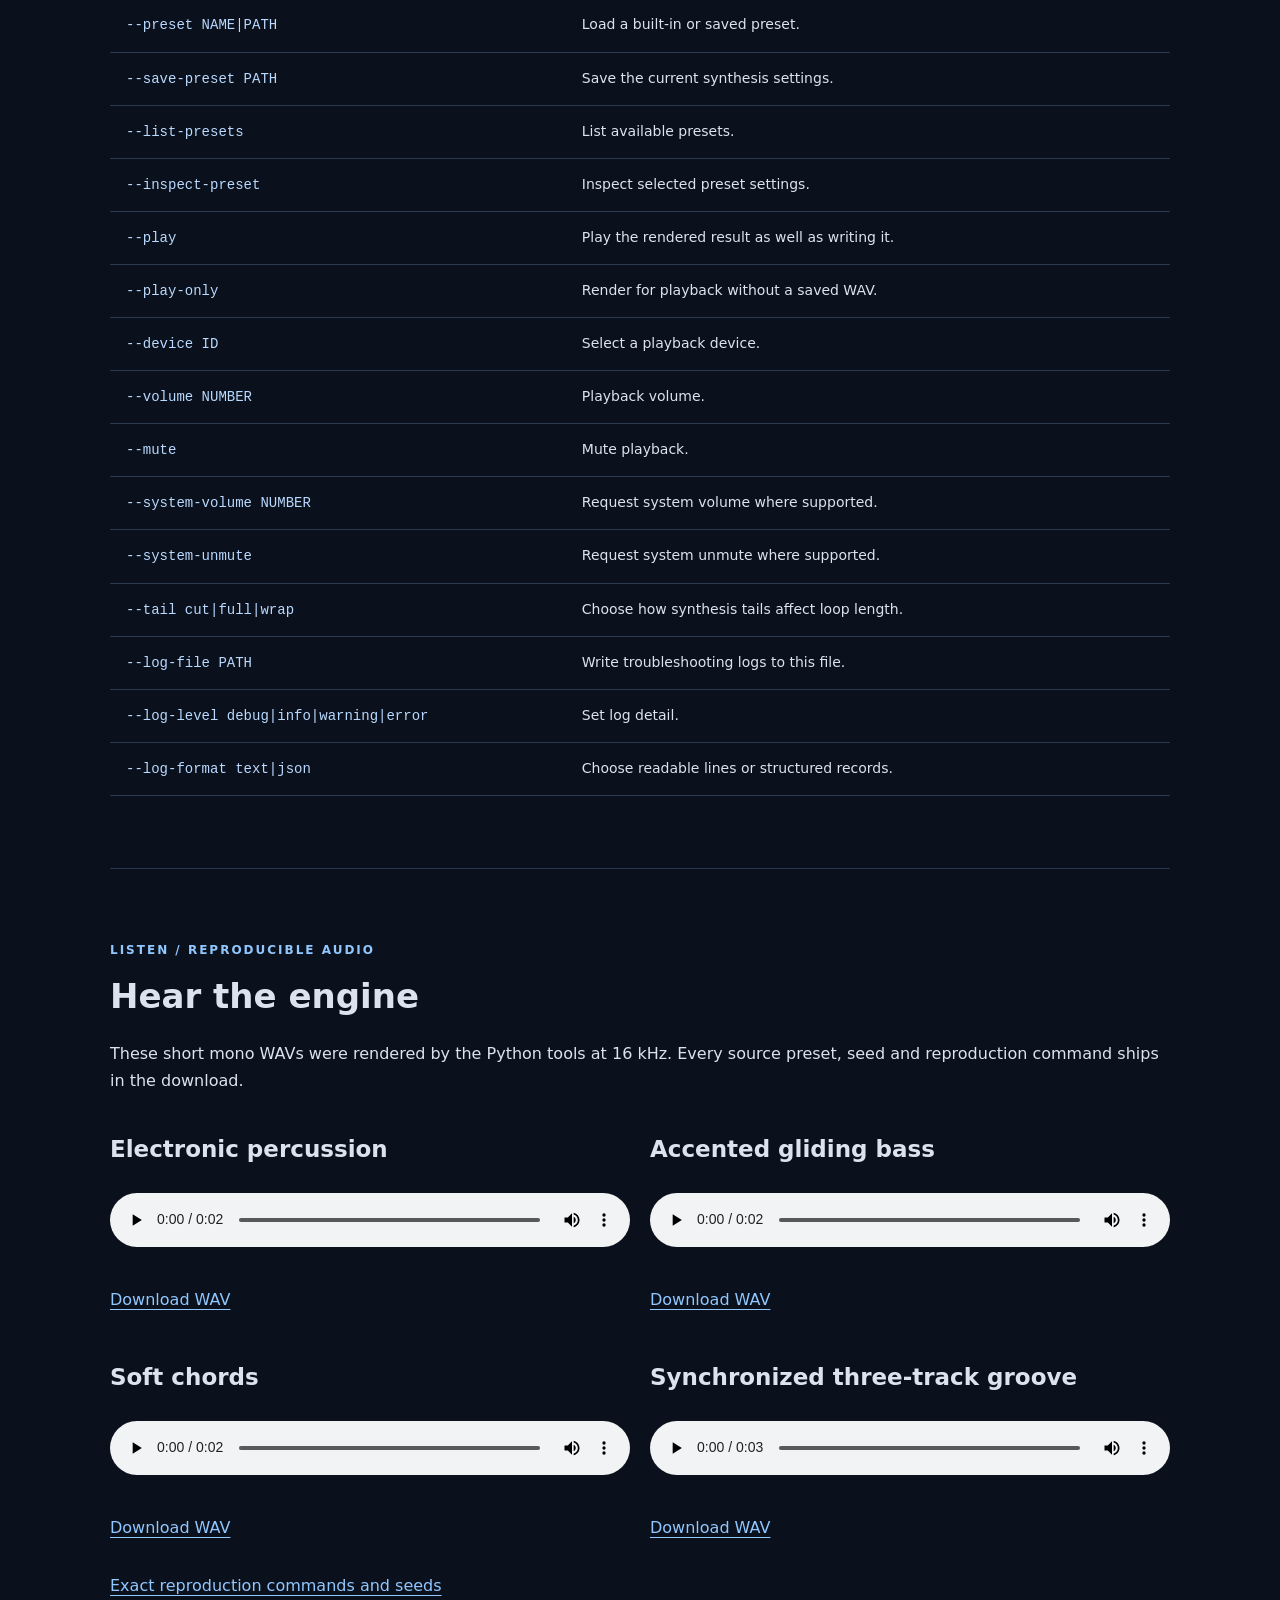
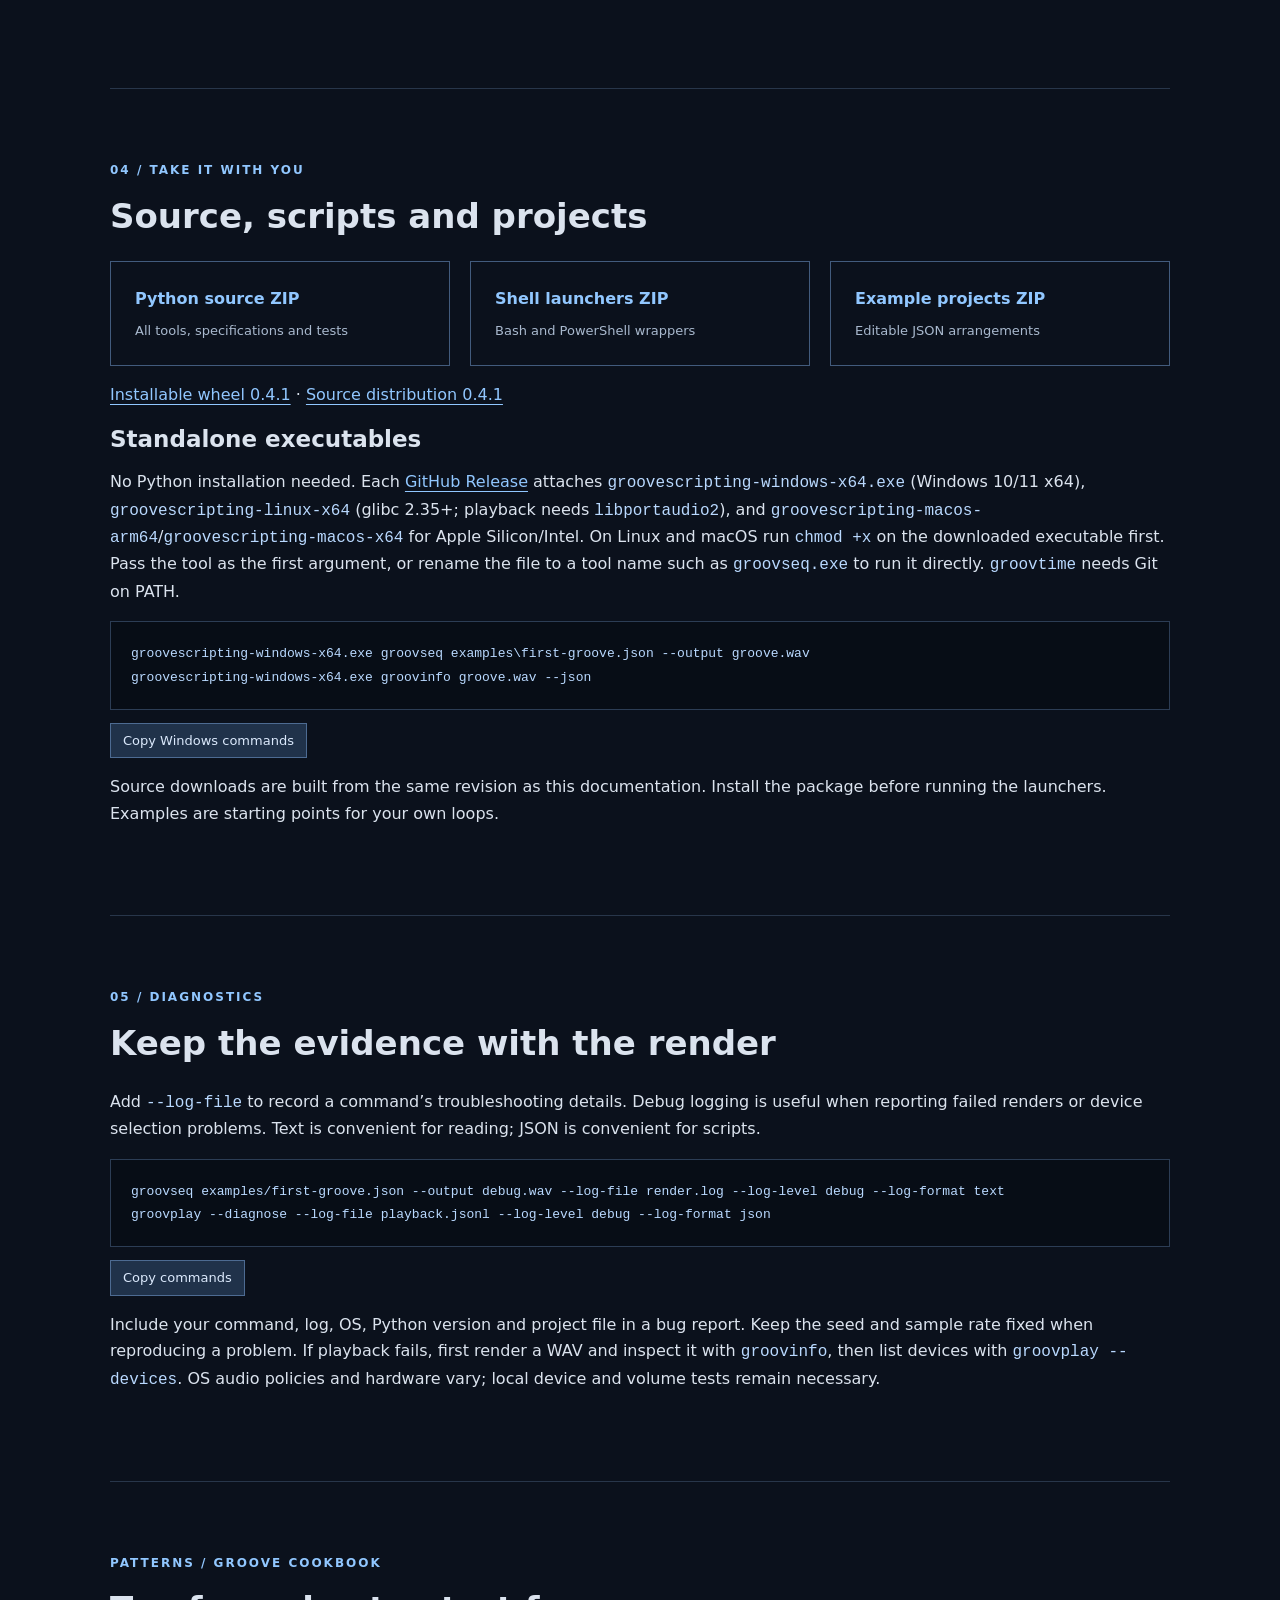
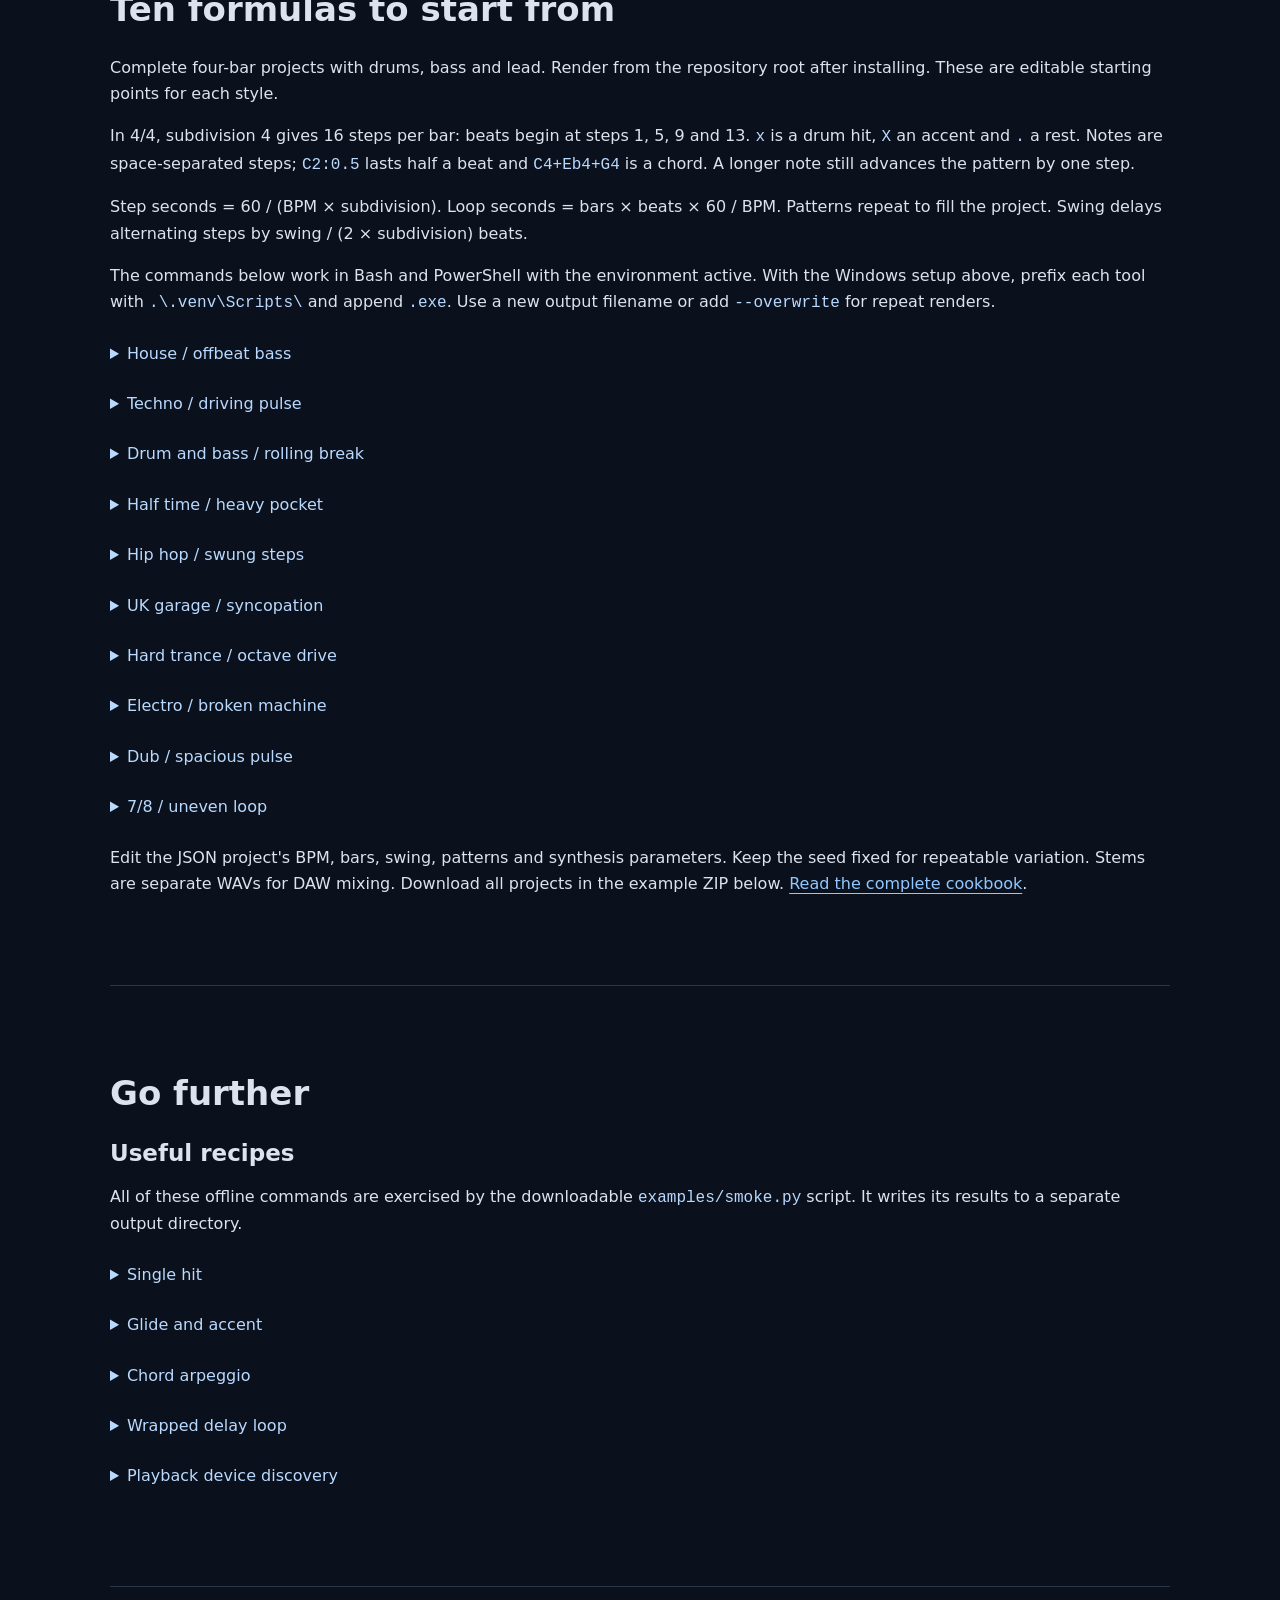
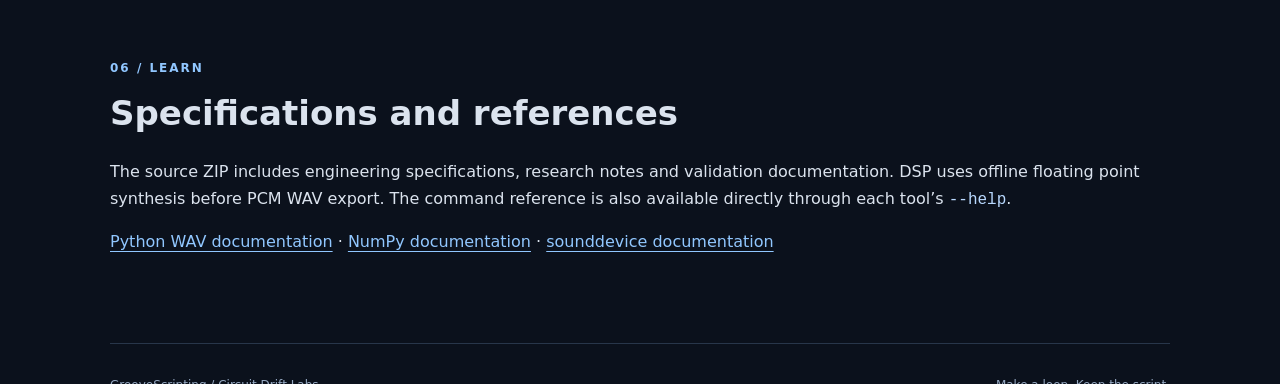
==== commit afc319ca: "fix: resolve canonical provenance pointers to scheduled sources" ====
--- a/docs/index.html
+++ b/docs/index.html
@@ -13,7 +13,7 @@
 .\.venv\Scripts\python.exe -m pip install --upgrade pip
 .\.venv\Scripts\python.exe -m pip install &quot;.[playback]&quot;
 .\.venv\Scripts\groovseq.exe examples/grooves/house.json --output house.wav
-.\.venv\Scripts\groovplay.exe house.wav</code></pre><button class="copy" type="button">Copy Windows commands</button><p>These commands use the virtual environment directly and need no PowerShell activation. Reuse the same executable paths in later sessions. If <code>py</code> is unavailable, use your installed <code>python</code> command to create the environment.</p></details><p><a href="installation.md">Full installation, updates, uninstall and troubleshooting guide</a>. Rendering works without audio hardware; playback needs a local output device. On Linux use <code>groovplay --devices</code>; on Windows use <code>.\.venv\Scripts\groovplay.exe --devices</code>.</p><p>Patterns use <code>.</code> for a rest. Drum hits use <code>x</code>; synth patterns use note names such as <code>C2</code> and <code>Eb4</code>. Quote patterns so your shell keeps them together. See the <a href="reference.html">complete argument reference</a> for defaults and ranges, and the downloaded specifications for the full pattern grammar. Each command’s <code>--help</code> lists its accepted options.</p></section><section id="tools"><div class="eyebrow">02 / TOOLKIT</div><h2>Fifteen instruments, helpers and developer tools</h2><label for="search">Find a command or flag</label><input id="search" type="search" placeholder="Try cutoff, stems, log-file…"><p id="search-status" role="status" class="muted"></p><div class="grid"><article class="tool" id="groovdrm" data-search="groovdrm Drum sequencer --voice, --drum-pattern VOICE=PATTERN, --drum-param VOICE.KEY=VALUE"><div class="eyebrow">groovdrm</div><h3>Drum sequencer</h3><p>Build a drum loop from kick, snare, closed_hat, open_hat, clap, tom and rim voices.</p><pre><code>groovdrm --bpm 140 --bars 2 --voice kick --pattern &quot;x...x...x...x...&quot; --output kick.wav</code></pre><button class="copy" type="button">Copy command</button><p class="flags">--voice, --drum-pattern VOICE=PATTERN, --drum-param VOICE.KEY=VALUE</p></article><article class="tool" id="groovbss" data-search="groovbss Bass synthesizer --waveform, --attack, --decay, --sustain, --release, --cutoff, --resonance, --glide, --legato, --sub-mix, --detune, --pulse-width, --saturation, --lfo-rate, --lfo-depth"><div class="eyebrow">groovbss</div><h3>Bass synthesizer</h3><p>Render bass notes with envelopes, filtering, glide and modulation.</p><pre><code>groovbss --bpm 140 --bars 2 --pattern &quot;C2 . G1 . C2 . Bb1 .&quot; --waveform saw --output bass.wav</code></pre><button class="copy" type="button">Copy command</button><p class="flags">--waveform, --attack, --decay, --sustain, --release, --cutoff, --resonance, --glide, --legato, --sub-mix, --detune, --pulse-width, --saturation, --lfo-rate, --lfo-depth, --filter-attack, --filter-decay, --filter-sustain, --filter-release, --filter-amount</p></article><article class="tool" id="groovld" data-search="groovld Lead synthesizer Synthesis flags plus --voices, --unison, --unison-detune, --vibrato-rate, --vibrato-depth, --arp, --arp-rate"><div class="eyebrow">groovld</div><h3>Lead synthesizer</h3><p>Render melodic phrases with polyphony, unison, vibrato and arpeggiation.</p><pre><code>groovld --bpm 140 --bars 2 --pattern &quot;C4 . Eb4 . G4 . Bb4 .&quot; --waveform saw --output lead.wav</code></pre><button class="copy" type="button">Copy command</button><p class="flags">Synthesis flags plus --voices, --unison, --unison-detune, --vibrato-rate, --vibrato-depth, --arp, --arp-rate</p></article><article class="tool" id="groovmix" data-search="groovmix WAV mixer --track-gain, --track-pan, --track-offset, --trim, --track-mute INDEX, --track-solo INDEX, --normalize, --limit, --stems"><div class="eyebrow">groovmix</div><h3>WAV mixer</h3><p>Combine rendered WAV tracks with independent gain, pan and offsets.</p><pre><code>groovmix kick.wav bass.wav lead.wav --normalize --output groove.wav</code></pre><button class="copy" type="button">Copy command</button><p class="flags">--track-gain, --track-pan, --track-offset, --trim, --track-mute INDEX, --track-solo INDEX, --normalize, --limit, --stems</p></article><article class="tool" id="groovseq" data-search="groovseq Project renderer PROJECT, --stems DIR"><div class="eyebrow">groovseq</div><h3>Project renderer</h3><p>Render a JSON project containing tempo, tracks and synthesis parameters.</p><pre><code>groovseq examples/first-groove.json --output groove.wav --stems stems</code></pre><button class="copy" type="button">Copy command</button><p class="flags">PROJECT, --stems DIR</p></article><article class="tool" id="groovfx" data-search="groovfx Effects processor FILE, --effect JSON (repeat for a chain)"><div class="eyebrow">groovfx</div><h3>Effects processor</h3><p>Apply a chain of effects to an existing WAV. Effects are specified as JSON objects.</p><pre><code>groovfx groove.wav --effect &#x27;{&quot;type&quot;:&quot;gain&quot;,&quot;db&quot;:-2}&#x27; --output quieter.wav</code></pre><button class="copy" type="button">Copy command</button><p class="flags">FILE, --effect JSON (repeat for a chain)</p></article><article class="tool" id="groovplay" data-search="groovplay Playback and diagnostics FILE, --devices, --diagnose, --test-tone, --repeat N"><div class="eyebrow">groovplay</div><h3>Playback and diagnostics</h3><p>Play WAV audio, enumerate devices, diagnose playback support or generate a test tone.</p><pre><code>groovplay groove.wav --repeat 2</code></pre><button class="copy" type="button">Copy command</button><p class="flags">FILE, --devices, --diagnose, --test-tone, --repeat N</p></article><article class="tool" id="groovinfo" data-search="groovinfo Audio inspector FILE, --json"><div class="eyebrow">groovinfo</div><h3>Audio inspector</h3><p>Inspect WAV metadata and signal statistics in text or JSON.</p><pre><code>groovinfo groove.wav --json</code></pre><button class="copy" type="button">Copy command</button><p class="flags">FILE, --json</p></article><article class="tool" id="groovmidi" data-search="groovmidi MIDI interchange import MIDI --output PROJECT --instrument, export PROJECT --output MIDI"><div class="eyebrow">groovmidi</div><h3>MIDI interchange</h3><p>Import melodic Standard MIDI Files as projects, or export project arrangements, including General MIDI drums.</p><pre><code>groovmidi export examples/arrangement.json --output arrangement.mid</code></pre><button class="copy" type="button">Copy command</button><p class="flags">import MIDI --output PROJECT --instrument, export PROJECT --output MIDI</p></article><article class="tool" id="groovlint" data-search="groovlint Project and audio linter --audio, --format, --fail-on, --only RULE_ID, --ignore RULE_ID, --thresholds, --strict, --list-rules"><div class="eyebrow">groovlint</div><h3>Project and audio linter</h3><p>Check projects, presets and rendered audio against stable rule IDs before you render or publish.</p><pre><code>groovlint examples/arrangement.json --audio groove.wav --strict</code></pre><button class="copy" type="button">Copy command</button><p class="flags">--audio, --format, --fail-on, --only RULE_ID, --ignore RULE_ID, --thresholds, --strict, --list-rules</p></article><article class="tool" id="groovdebug" data-search="groovdebug Arrangement debugger --break BAR[:BEAT], --track, --event, --where, --commands, --format, --trace-out, --max-events"><div class="eyebrow">groovdebug</div><h3>Arrangement debugger</h3><p>Step through every event, break on bars, tracks or predicates and ask why each one played.</p><pre><code>groovdebug examples/arrangement.json --break 2 --where &#x27;track == &quot;Bass&quot; and velocity &lt; 0.8&#x27;</code></pre><button class="copy" type="button">Copy command</button><p class="flags">--break BAR[:BEAT], --track, --event, --where, --commands, --format, --trace-out, --max-events</p></article><article class="tool" id="groovtest" data-search="groovtest Musical assertions SUITES, --seed, --format"><div class="eyebrow">groovtest</div><h3>Musical assertions</h3><p>Run JSON suites of musical assertions over a project's deterministic event trace.</p><pre><code>groovtest my-suite.json --format json</code></pre><button class="copy" type="button">Copy command</button><p class="flags">SUITES, --seed, --format</p></article><article class="tool" id="groovtime" data-search="groovtime Composition history log, show, render, diff, --from, --to"><div class="eyebrow">groovtime</div><h3>Composition history</h3><p>List, show, render and event-diff earlier Git revisions of a project. Requires Git on PATH.</p><pre><code>groovtime diff song.json --from HEAD~1 --to WORKTREE</code></pre><button class="copy" type="button">Copy command</button><p class="flags">log, show, render, diff, --from, --to</p></article><article class="tool" id="groovmerge" data-search="groovmerge Semantic merge BASE OURS THEIRS, --output, --take DIMENSION=SIDE, --prefer, --format"><div class="eyebrow">groovmerge</div><h3>Semantic merge</h3><p>Three-way merge project files by musical dimension, choosing a side per track or setting.</p><pre><code>groovmerge base.json mine.json theirs.json --output merged.json --take track:Bass=theirs</code></pre><button class="copy" type="button">Copy command</button><p class="flags">BASE OURS THEIRS, --output, --take DIMENSION=SIDE, --prefer, --format</p></article><article class="tool" id="groovtheory" data-search="groovtheory Music theory scale chord euclid progression"><div class="eyebrow">groovtheory</div><h3>Music theory</h3><p>Print scales, chord notes, Euclidean rhythms and roman-numeral chord progressions for use in patterns.</p><pre><code>groovtheory progression C I vi IV V</code></pre><button class="copy" type="button">Copy command</button><p class="flags">scale, chord, euclid, progression, --octave, --rotate</p></article></div></section><section id="flags"><div class="eyebrow">03 / CONTROL</div><h2>Shared synthesis flags</h2><p><a href="reference.html">Complete searchable reference: every tool, default, numeric range and effect property →</a></p><p>These apply to the drum, bass and lead renderers. Helpers expose the flags relevant to their operation; check <code>TOOL --help</code> before combining options. The generated complete reference lists parser defaults, choices and numeric bounds.</p><div class="table-wrap"><table><thead><tr><th>Flag</th><th>Purpose</th></tr></thead><tbody><tr data-search="--output PATH Write a WAV file. Existing files require --overwrite."><td><code>--output PATH</code></td><td>Write a WAV file. Existing files require --overwrite.</td></tr><tr data-search="--sample-rate HZ Select rendering sample rate."><td><code>--sample-rate HZ</code></td><td>Select rendering sample rate.</td></tr><tr data-search="--channels 1|2 Select mono or stereo output."><td><code>--channels 1|2</code></td><td>Select mono or stereo output.</td></tr><tr data-search="--bpm NUMBER Tempo in beats per minute."><td><code>--bpm NUMBER</code></td><td>Tempo in beats per minute.</td></tr><tr data-search="--bars NUMBER Length in bars."><td><code>--bars NUMBER</code></td><td>Length in bars.</td></tr><tr data-search="--beats NUMBER Beats per bar."><td><code>--beats NUMBER</code></td><td>Beats per bar.</td></tr><tr data-search="--subdivision NUMBER Steps per beat."><td><code>--subdivision NUMBER</code></td><td>Steps per beat.</td></tr><tr data-search="--swing NUMBER Swing amount for alternating steps."><td><code>--swing NUMBER</code></td><td>Swing amount for alternating steps.</td></tr><tr data-search="--seed INTEGER Repeat the same randomized performance."><td><code>--seed INTEGER</code></td><td>Repeat the same randomized performance.</td></tr><tr data-search="--gain NUMBER Output gain."><td><code>--gain NUMBER</code></td><td>Output gain.</td></tr><tr data-search="--pattern TEXT Sequence of step tokens."><td><code>--pattern TEXT</code></td><td>Sequence of step tokens.</td></tr><tr data-search="--preset NAME|PATH Load a built-in or saved preset."><td><code>--preset NAME|PATH</code></td><td>Load a built-in or saved preset.</td></tr><tr data-search="--save-preset PATH Save the current synthesis settings."><td><code>--save-preset PATH</code></td><td>Save the current synthesis settings.</td></tr><tr data-search="--list-presets List available presets."><td><code>--list-presets</code></td><td>List available presets.</td></tr><tr data-search="--inspect-preset Inspect selected preset settings."><td><code>--inspect-preset</code></td><td>Inspect selected preset settings.</td></tr><tr data-search="--play Play the rendered result as well as writing it."><td><code>--play</code></td><td>Play the rendered result as well as writing it.</td></tr><tr data-search="--play-only Render for playback without a saved WAV."><td><code>--play-only</code></td><td>Render for playback without a saved WAV.</td></tr><tr data-search="--device ID Select a playback device."><td><code>--device ID</code></td><td>Select a playback device.</td></tr><tr data-search="--volume NUMBER Playback volume."><td><code>--volume NUMBER</code></td><td>Playback volume.</td></tr><tr data-search="--mute Mute playback."><td><code>--mute</code></td><td>Mute playback.</td></tr><tr data-search="--system-volume NUMBER Request system volume where supported."><td><code>--system-volume NUMBER</code></td><td>Request system volume where supported.</td></tr><tr data-search="--system-unmute Request system unmute where supported."><td><code>--system-unmute</code></td><td>Request system unmute where supported.</td></tr><tr data-search="--tail cut|full|wrap Choose how synthesis tails affect loop length."><td><code>--tail cut|full|wrap</code></td><td>Choose how synthesis tails affect loop length.</td></tr><tr data-search="--log-file PATH Write troubleshooting logs to this file."><td><code>--log-file PATH</code></td><td>Write troubleshooting logs to this file.</td></tr><tr data-search="--log-level debug|info|warning|error Set log detail."><td><code>--log-level debug|info|warning|error</code></td><td>Set log detail.</td></tr><tr data-search="--log-format text|json Choose readable lines or structured records."><td><code>--log-format text|json</code></td><td>Choose readable lines or structured records.</td></tr></tbody></table></div></section><section id="demos"><div class="eyebrow">LISTEN / REPRODUCIBLE AUDIO</div><h2>Hear the engine</h2><p>These short mono WAVs were rendered by the Python tools at 16 kHz. Every source preset, seed and reproduction command ships in the download.</p><div class="grid"><article><h3>Electronic percussion</h3><audio controls preload="metadata" aria-label="Electronic percussion"><source src="audio/drums.wav" type="audio/wav"></audio><p><a href="audio/drums.wav" download>Download WAV</a></p></article><article><h3>Accented gliding bass</h3><audio controls preload="metadata" aria-label="Accented gliding bass"><source src="audio/bass.wav" type="audio/wav"></audio><p><a href="audio/bass.wav" download>Download WAV</a></p></article><article><h3>Soft chords</h3><audio controls preload="metadata" aria-label="Soft chords"><source src="audio/chords.wav" type="audio/wav"></audio><p><a href="audio/chords.wav" download>Download WAV</a></p></article><article><h3>Synchronized three-track groove</h3><audio controls preload="metadata" aria-label="Synchronized three-track groove"><source src="audio/groove.wav" type="audio/wav"></audio><p><a href="audio/groove.wav" download>Download WAV</a></p></article></div><p><a href="audio/README.md">Exact reproduction commands and seeds</a></p></section><section id="downloads"><div class="eyebrow">04 / TAKE IT WITH YOU</div><h2>Source, scripts and projects</h2><div class="download-grid"><a class="download" href="downloads/groovescripting-source.zip">Python source ZIP <span>All tools, specifications and tests</span></a><a class="download" href="downloads/groovescripting-launchers.zip">Shell launchers ZIP <span>Bash and PowerShell wrappers</span></a><a class="download" href="downloads/groovescripting-examples.zip">Example projects ZIP <span>Editable JSON arrangements</span></a></div><p><a href="downloads/groovescripting-0.4.1-py3-none-any.whl" download>Installable wheel 0.4.1</a> · <a href="downloads/groovescripting-0.4.1.tar.gz" download>Source distribution 0.4.1</a></p><h3>Standalone executables</h3><p>No Python installation needed. Each <a href="https://github.com/djshellshoxxx/groovescripting/releases/latest">GitHub Release</a> attaches <code>groovescripting-windows-x64.exe</code> (Windows 10/11 x64) and <code>groovescripting-linux-x64</code> (glibc 2.35+; run <code>chmod +x</code> first, playback needs <code>libportaudio2</code>). Pass the tool as the first argument, or rename the file to a tool name such as <code>groovseq.exe</code> to run it directly. <code>groovtime</code> needs Git on PATH.</p><pre><code>groovescripting-windows-x64.exe groovseq examples\first-groove.json --output groove.wav
+.\.venv\Scripts\groovplay.exe house.wav</code></pre><button class="copy" type="button">Copy Windows commands</button><p>These commands use the virtual environment directly and need no PowerShell activation. Reuse the same executable paths in later sessions. If <code>py</code> is unavailable, use your installed <code>python</code> command to create the environment.</p></details><p><a href="installation.md">Full installation, updates, uninstall and troubleshooting guide</a>. Rendering works without audio hardware; playback needs a local output device. On Linux use <code>groovplay --devices</code>; on Windows use <code>.\.venv\Scripts\groovplay.exe --devices</code>.</p><p>Patterns use <code>.</code> for a rest. Drum hits use <code>x</code>; synth patterns use note names such as <code>C2</code> and <code>Eb4</code>. Quote patterns so your shell keeps them together. See the <a href="reference.html">complete argument reference</a> for defaults and ranges, and the downloaded specifications for the full pattern grammar. Each command’s <code>--help</code> lists its accepted options.</p></section><section id="tools"><div class="eyebrow">02 / TOOLKIT</div><h2>Fifteen instruments, helpers and developer tools</h2><label for="search">Find a command or flag</label><input id="search" type="search" placeholder="Try cutoff, stems, log-file…"><p id="search-status" role="status" class="muted"></p><div class="grid"><article class="tool" id="groovdrm" data-search="groovdrm Drum sequencer --voice, --drum-pattern VOICE=PATTERN, --drum-param VOICE.KEY=VALUE"><div class="eyebrow">groovdrm</div><h3>Drum sequencer</h3><p>Build a drum loop from kick, snare, closed_hat, open_hat, clap, tom and rim voices.</p><pre><code>groovdrm --bpm 140 --bars 2 --voice kick --pattern &quot;x...x...x...x...&quot; --output kick.wav</code></pre><button class="copy" type="button">Copy command</button><p class="flags">--voice, --drum-pattern VOICE=PATTERN, --drum-param VOICE.KEY=VALUE</p></article><article class="tool" id="groovbss" data-search="groovbss Bass synthesizer --waveform, --attack, --decay, --sustain, --release, --cutoff, --resonance, --glide, --legato, --sub-mix, --detune, --pulse-width, --saturation, --lfo-rate, --lfo-depth"><div class="eyebrow">groovbss</div><h3>Bass synthesizer</h3><p>Render bass notes with envelopes, filtering, glide and modulation.</p><pre><code>groovbss --bpm 140 --bars 2 --pattern &quot;C2 . G1 . C2 . Bb1 .&quot; --waveform saw --output bass.wav</code></pre><button class="copy" type="button">Copy command</button><p class="flags">--waveform, --attack, --decay, --sustain, --release, --cutoff, --resonance, --glide, --legato, --sub-mix, --detune, --pulse-width, --saturation, --lfo-rate, --lfo-depth, --filter-attack, --filter-decay, --filter-sustain, --filter-release, --filter-amount</p></article><article class="tool" id="groovld" data-search="groovld Lead synthesizer Synthesis flags plus --voices, --unison, --unison-detune, --vibrato-rate, --vibrato-depth, --arp, --arp-rate"><div class="eyebrow">groovld</div><h3>Lead synthesizer</h3><p>Render melodic phrases with polyphony, unison, vibrato and arpeggiation.</p><pre><code>groovld --bpm 140 --bars 2 --pattern &quot;C4 . Eb4 . G4 . Bb4 .&quot; --waveform saw --output lead.wav</code></pre><button class="copy" type="button">Copy command</button><p class="flags">Synthesis flags plus --voices, --unison, --unison-detune, --vibrato-rate, --vibrato-depth, --arp, --arp-rate</p></article><article class="tool" id="groovmix" data-search="groovmix WAV mixer --track-gain, --track-pan, --track-offset, --trim, --track-mute INDEX, --track-solo INDEX, --normalize, --limit, --stems"><div class="eyebrow">groovmix</div><h3>WAV mixer</h3><p>Combine rendered WAV tracks with independent gain, pan and offsets.</p><pre><code>groovmix kick.wav bass.wav lead.wav --normalize --output groove.wav</code></pre><button class="copy" type="button">Copy command</button><p class="flags">--track-gain, --track-pan, --track-offset, --trim, --track-mute INDEX, --track-solo INDEX, --normalize, --limit, --stems</p></article><article class="tool" id="groovseq" data-search="groovseq Project renderer PROJECT, --stems DIR"><div class="eyebrow">groovseq</div><h3>Project renderer</h3><p>Render a JSON project containing tempo, tracks and synthesis parameters.</p><pre><code>groovseq examples/first-groove.json --output groove.wav --stems stems</code></pre><button class="copy" type="button">Copy command</button><p class="flags">PROJECT, --stems DIR</p></article><article class="tool" id="groovfx" data-search="groovfx Effects processor FILE, --effect JSON (repeat for a chain)"><div class="eyebrow">groovfx</div><h3>Effects processor</h3><p>Apply a chain of effects to an existing WAV. Effects are specified as JSON objects.</p><pre><code>groovfx groove.wav --effect &#x27;{&quot;type&quot;:&quot;gain&quot;,&quot;db&quot;:-2}&#x27; --output quieter.wav</code></pre><button class="copy" type="button">Copy command</button><p class="flags">FILE, --effect JSON (repeat for a chain)</p></article><article class="tool" id="groovplay" data-search="groovplay Playback and diagnostics FILE, --devices, --diagnose, --test-tone, --repeat N"><div class="eyebrow">groovplay</div><h3>Playback and diagnostics</h3><p>Play WAV audio, enumerate devices, diagnose playback support or generate a test tone.</p><pre><code>groovplay groove.wav --repeat 2</code></pre><button class="copy" type="button">Copy command</button><p class="flags">FILE, --devices, --diagnose, --test-tone, --repeat N</p></article><article class="tool" id="groovinfo" data-search="groovinfo Audio inspector FILE, --json"><div class="eyebrow">groovinfo</div><h3>Audio inspector</h3><p>Inspect WAV metadata and signal statistics in text or JSON.</p><pre><code>groovinfo groove.wav --json</code></pre><button class="copy" type="button">Copy command</button><p class="flags">FILE, --json</p></article><article class="tool" id="groovmidi" data-search="groovmidi MIDI interchange import MIDI --output PROJECT --instrument, export PROJECT --output MIDI"><div class="eyebrow">groovmidi</div><h3>MIDI interchange</h3><p>Import melodic Standard MIDI Files as projects, or export project arrangements, including General MIDI drums.</p><pre><code>groovmidi export examples/arrangement.json --output arrangement.mid</code></pre><button class="copy" type="button">Copy command</button><p class="flags">import MIDI --output PROJECT --instrument, export PROJECT --output MIDI</p></article><article class="tool" id="groovlint" data-search="groovlint Project and audio linter --audio, --format, --fail-on, --only RULE_ID, --ignore RULE_ID, --thresholds, --strict, --list-rules"><div class="eyebrow">groovlint</div><h3>Project and audio linter</h3><p>Check projects, presets and rendered audio against stable rule IDs before you render or publish.</p><pre><code>groovlint examples/arrangement.json --audio groove.wav --strict</code></pre><button class="copy" type="button">Copy command</button><p class="flags">--audio, --format, --fail-on, --only RULE_ID, --ignore RULE_ID, --thresholds, --strict, --list-rules</p></article><article class="tool" id="groovdebug" data-search="groovdebug Arrangement debugger --break BAR[:BEAT], --track, --event, --where, --commands, --format, --trace-out, --max-events"><div class="eyebrow">groovdebug</div><h3>Arrangement debugger</h3><p>Step through every event, break on bars, tracks or predicates and ask why each one played.</p><pre><code>groovdebug examples/arrangement.json --break 2 --where &#x27;track == &quot;Bass&quot; and velocity &lt; 0.8&#x27;</code></pre><button class="copy" type="button">Copy command</button><p class="flags">--break BAR[:BEAT], --track, --event, --where, --commands, --format, --trace-out, --max-events</p></article><article class="tool" id="groovtest" data-search="groovtest Musical assertions SUITES, --seed, --format"><div class="eyebrow">groovtest</div><h3>Musical assertions</h3><p>Run JSON suites of musical assertions over a project's deterministic event trace.</p><pre><code>groovtest my-suite.json --format json</code></pre><button class="copy" type="button">Copy command</button><p class="flags">SUITES, --seed, --format</p></article><article class="tool" id="groovtime" data-search="groovtime Composition history log, show, render, diff, --from, --to"><div class="eyebrow">groovtime</div><h3>Composition history</h3><p>List, show, render and event-diff earlier Git revisions of a project. Requires Git on PATH.</p><pre><code>groovtime diff song.json --from HEAD~1 --to WORKTREE</code></pre><button class="copy" type="button">Copy command</button><p class="flags">log, show, render, diff, --from, --to</p></article><article class="tool" id="groovmerge" data-search="groovmerge Semantic merge BASE OURS THEIRS, --output, --take DIMENSION=SIDE, --prefer, --format"><div class="eyebrow">groovmerge</div><h3>Semantic merge</h3><p>Three-way merge project files by musical dimension, choosing a side per track or setting.</p><pre><code>groovmerge base.json mine.json theirs.json --output merged.json --take track:Bass=theirs</code></pre><button class="copy" type="button">Copy command</button><p class="flags">BASE OURS THEIRS, --output, --take DIMENSION=SIDE, --prefer, --format</p></article><article class="tool" id="groovtheory" data-search="groovtheory Music theory scale chord euclid progression"><div class="eyebrow">groovtheory</div><h3>Music theory</h3><p>Print scales, chord notes, Euclidean rhythms and roman-numeral chord progressions for use in patterns.</p><pre><code>groovtheory progression C I vi IV V</code></pre><button class="copy" type="button">Copy command</button><p class="flags">scale, chord, euclid, progression, --octave, --rotate</p></article></div></section><section id="flags"><div class="eyebrow">03 / CONTROL</div><h2>Shared synthesis flags</h2><p><a href="reference.html">Complete searchable reference: every tool, default, numeric range and effect property →</a></p><p>These apply to the drum, bass and lead renderers. Helpers expose the flags relevant to their operation; check <code>TOOL --help</code> before combining options. The generated complete reference lists parser defaults, choices and numeric bounds.</p><div class="table-wrap"><table><thead><tr><th>Flag</th><th>Purpose</th></tr></thead><tbody><tr data-search="--output PATH Write a WAV file. Existing files require --overwrite."><td><code>--output PATH</code></td><td>Write a WAV file. Existing files require --overwrite.</td></tr><tr data-search="--sample-rate HZ Select rendering sample rate."><td><code>--sample-rate HZ</code></td><td>Select rendering sample rate.</td></tr><tr data-search="--channels 1|2 Select mono or stereo output."><td><code>--channels 1|2</code></td><td>Select mono or stereo output.</td></tr><tr data-search="--bpm NUMBER Tempo in beats per minute."><td><code>--bpm NUMBER</code></td><td>Tempo in beats per minute.</td></tr><tr data-search="--bars NUMBER Length in bars."><td><code>--bars NUMBER</code></td><td>Length in bars.</td></tr><tr data-search="--beats NUMBER Beats per bar."><td><code>--beats NUMBER</code></td><td>Beats per bar.</td></tr><tr data-search="--subdivision NUMBER Steps per beat."><td><code>--subdivision NUMBER</code></td><td>Steps per beat.</td></tr><tr data-search="--swing NUMBER Swing amount for alternating steps."><td><code>--swing NUMBER</code></td><td>Swing amount for alternating steps.</td></tr><tr data-search="--seed INTEGER Repeat the same randomized performance."><td><code>--seed INTEGER</code></td><td>Repeat the same randomized performance.</td></tr><tr data-search="--gain NUMBER Output gain."><td><code>--gain NUMBER</code></td><td>Output gain.</td></tr><tr data-search="--pattern TEXT Sequence of step tokens."><td><code>--pattern TEXT</code></td><td>Sequence of step tokens.</td></tr><tr data-search="--preset NAME|PATH Load a built-in or saved preset."><td><code>--preset NAME|PATH</code></td><td>Load a built-in or saved preset.</td></tr><tr data-search="--save-preset PATH Save the current synthesis settings."><td><code>--save-preset PATH</code></td><td>Save the current synthesis settings.</td></tr><tr data-search="--list-presets List available presets."><td><code>--list-presets</code></td><td>List available presets.</td></tr><tr data-search="--inspect-preset Inspect selected preset settings."><td><code>--inspect-preset</code></td><td>Inspect selected preset settings.</td></tr><tr data-search="--play Play the rendered result as well as writing it."><td><code>--play</code></td><td>Play the rendered result as well as writing it.</td></tr><tr data-search="--play-only Render for playback without a saved WAV."><td><code>--play-only</code></td><td>Render for playback without a saved WAV.</td></tr><tr data-search="--device ID Select a playback device."><td><code>--device ID</code></td><td>Select a playback device.</td></tr><tr data-search="--volume NUMBER Playback volume."><td><code>--volume NUMBER</code></td><td>Playback volume.</td></tr><tr data-search="--mute Mute playback."><td><code>--mute</code></td><td>Mute playback.</td></tr><tr data-search="--system-volume NUMBER Request system volume where supported."><td><code>--system-volume NUMBER</code></td><td>Request system volume where supported.</td></tr><tr data-search="--system-unmute Request system unmute where supported."><td><code>--system-unmute</code></td><td>Request system unmute where supported.</td></tr><tr data-search="--tail cut|full|wrap Choose how synthesis tails affect loop length."><td><code>--tail cut|full|wrap</code></td><td>Choose how synthesis tails affect loop length.</td></tr><tr data-search="--log-file PATH Write troubleshooting logs to this file."><td><code>--log-file PATH</code></td><td>Write troubleshooting logs to this file.</td></tr><tr data-search="--log-level debug|info|warning|error Set log detail."><td><code>--log-level debug|info|warning|error</code></td><td>Set log detail.</td></tr><tr data-search="--log-format text|json Choose readable lines or structured records."><td><code>--log-format text|json</code></td><td>Choose readable lines or structured records.</td></tr></tbody></table></div></section><section id="demos"><div class="eyebrow">LISTEN / REPRODUCIBLE AUDIO</div><h2>Hear the engine</h2><p>These short mono WAVs were rendered by the Python tools at 16 kHz. Every source preset, seed and reproduction command ships in the download.</p><div class="grid"><article><h3>Electronic percussion</h3><audio controls preload="metadata" aria-label="Electronic percussion"><source src="audio/drums.wav" type="audio/wav"></audio><p><a href="audio/drums.wav" download>Download WAV</a></p></article><article><h3>Accented gliding bass</h3><audio controls preload="metadata" aria-label="Accented gliding bass"><source src="audio/bass.wav" type="audio/wav"></audio><p><a href="audio/bass.wav" download>Download WAV</a></p></article><article><h3>Soft chords</h3><audio controls preload="metadata" aria-label="Soft chords"><source src="audio/chords.wav" type="audio/wav"></audio><p><a href="audio/chords.wav" download>Download WAV</a></p></article><article><h3>Synchronized three-track groove</h3><audio controls preload="metadata" aria-label="Synchronized three-track groove"><source src="audio/groove.wav" type="audio/wav"></audio><p><a href="audio/groove.wav" download>Download WAV</a></p></article></div><p><a href="audio/README.md">Exact reproduction commands and seeds</a></p></section><section id="downloads"><div class="eyebrow">04 / TAKE IT WITH YOU</div><h2>Source, scripts and projects</h2><div class="download-grid"><a class="download" href="downloads/groovescripting-source.zip">Python source ZIP <span>All tools, specifications and tests</span></a><a class="download" href="downloads/groovescripting-launchers.zip">Shell launchers ZIP <span>Bash and PowerShell wrappers</span></a><a class="download" href="downloads/groovescripting-examples.zip">Example projects ZIP <span>Editable JSON arrangements</span></a></div><p><a href="downloads/groovescripting-0.4.1-py3-none-any.whl" download>Installable wheel 0.4.1</a> · <a href="downloads/groovescripting-0.4.1.tar.gz" download>Source distribution 0.4.1</a></p><h3>Standalone executables</h3><p>No Python installation needed. Each <a href="https://github.com/djshellshoxxx/groovescripting/releases/latest">GitHub Release</a> attaches <code>groovescripting-windows-x64.exe</code> (Windows 10/11 x64), <code>groovescripting-linux-x64</code> (glibc 2.35+; playback needs <code>libportaudio2</code>), and <code>groovescripting-macos-arm64</code>/<code>groovescripting-macos-x64</code> for Apple Silicon/Intel. On Linux and macOS run <code>chmod +x</code> on the downloaded executable first. Pass the tool as the first argument, or rename the file to a tool name such as <code>groovseq.exe</code> to run it directly. <code>groovtime</code> needs Git on PATH.</p><pre><code>groovescripting-windows-x64.exe groovseq examples\first-groove.json --output groove.wav
 groovescripting-windows-x64.exe groovinfo groove.wav --json</code></pre><button class="copy" type="button">Copy Windows commands</button><p>Source downloads are built from the same revision as this documentation. Install the package before running the launchers. Examples are starting points for your own loops.</p></section><section id="troubleshooting"><div class="eyebrow">05 / DIAGNOSTICS</div><h2>Keep the evidence with the render</h2><p>Add <code>--log-file</code> to record a command’s troubleshooting details. Debug logging is useful when reporting failed renders or device selection problems. Text is convenient for reading; JSON is convenient for scripts.</p><pre><code>groovseq examples/first-groove.json --output debug.wav --log-file render.log --log-level debug --log-format text
 groovplay --diagnose --log-file playback.jsonl --log-level debug --log-format json</code></pre><button class="copy" type="button">Copy commands</button><p>Include your command, log, OS, Python version and project file in a bug report. Keep the seed and sample rate fixed when reproducing a problem. If playback fails, first render a WAV and inspect it with <code>groovinfo</code>, then list devices with <code>groovplay --devices</code>. OS audio policies and hardware vary; local device and volume tests remain necessary.</p></section><section id="grooves"><div class="eyebrow">PATTERNS / GROOVE COOKBOOK</div><h2>Ten formulas to start from</h2><p>Complete four-bar projects with drums, bass and lead. Render from the repository root after installing. These are editable starting points for each style.</p><p>In 4/4, subdivision 4 gives 16 steps per bar: beats begin at steps 1, 5, 9 and 13. <code>x</code> is a drum hit, <code>X</code> an accent and <code>.</code> a rest. Notes are space-separated steps; <code>C2:0.5</code> lasts half a beat and <code>C4+Eb4+G4</code> is a chord. A longer note still advances the pattern by one step.</p><p>Step seconds = 60 / (BPM × subdivision). Loop seconds = bars × beats × 60 / BPM. Patterns repeat to fill the project. Swing delays alternating steps by swing / (2 × subdivision) beats.</p><p>The commands below work in Bash and PowerShell with the environment active. With the Windows setup above, prefix each tool with <code>.\.venv\Scripts\</code> and append <code>.exe</code>. Use a new output filename or add <code>--overwrite</code> for repeat renders.</p><details><summary>House / offbeat bass</summary><p>Four kicks per bar, backbeat clap and bass on the offbeats.</p><p>124 BPM · 4 beats/bar · 4 steps/beat · swing 0</p><pre><code>Kick:  X...X...X...X...
 Snare: ....x.......x...
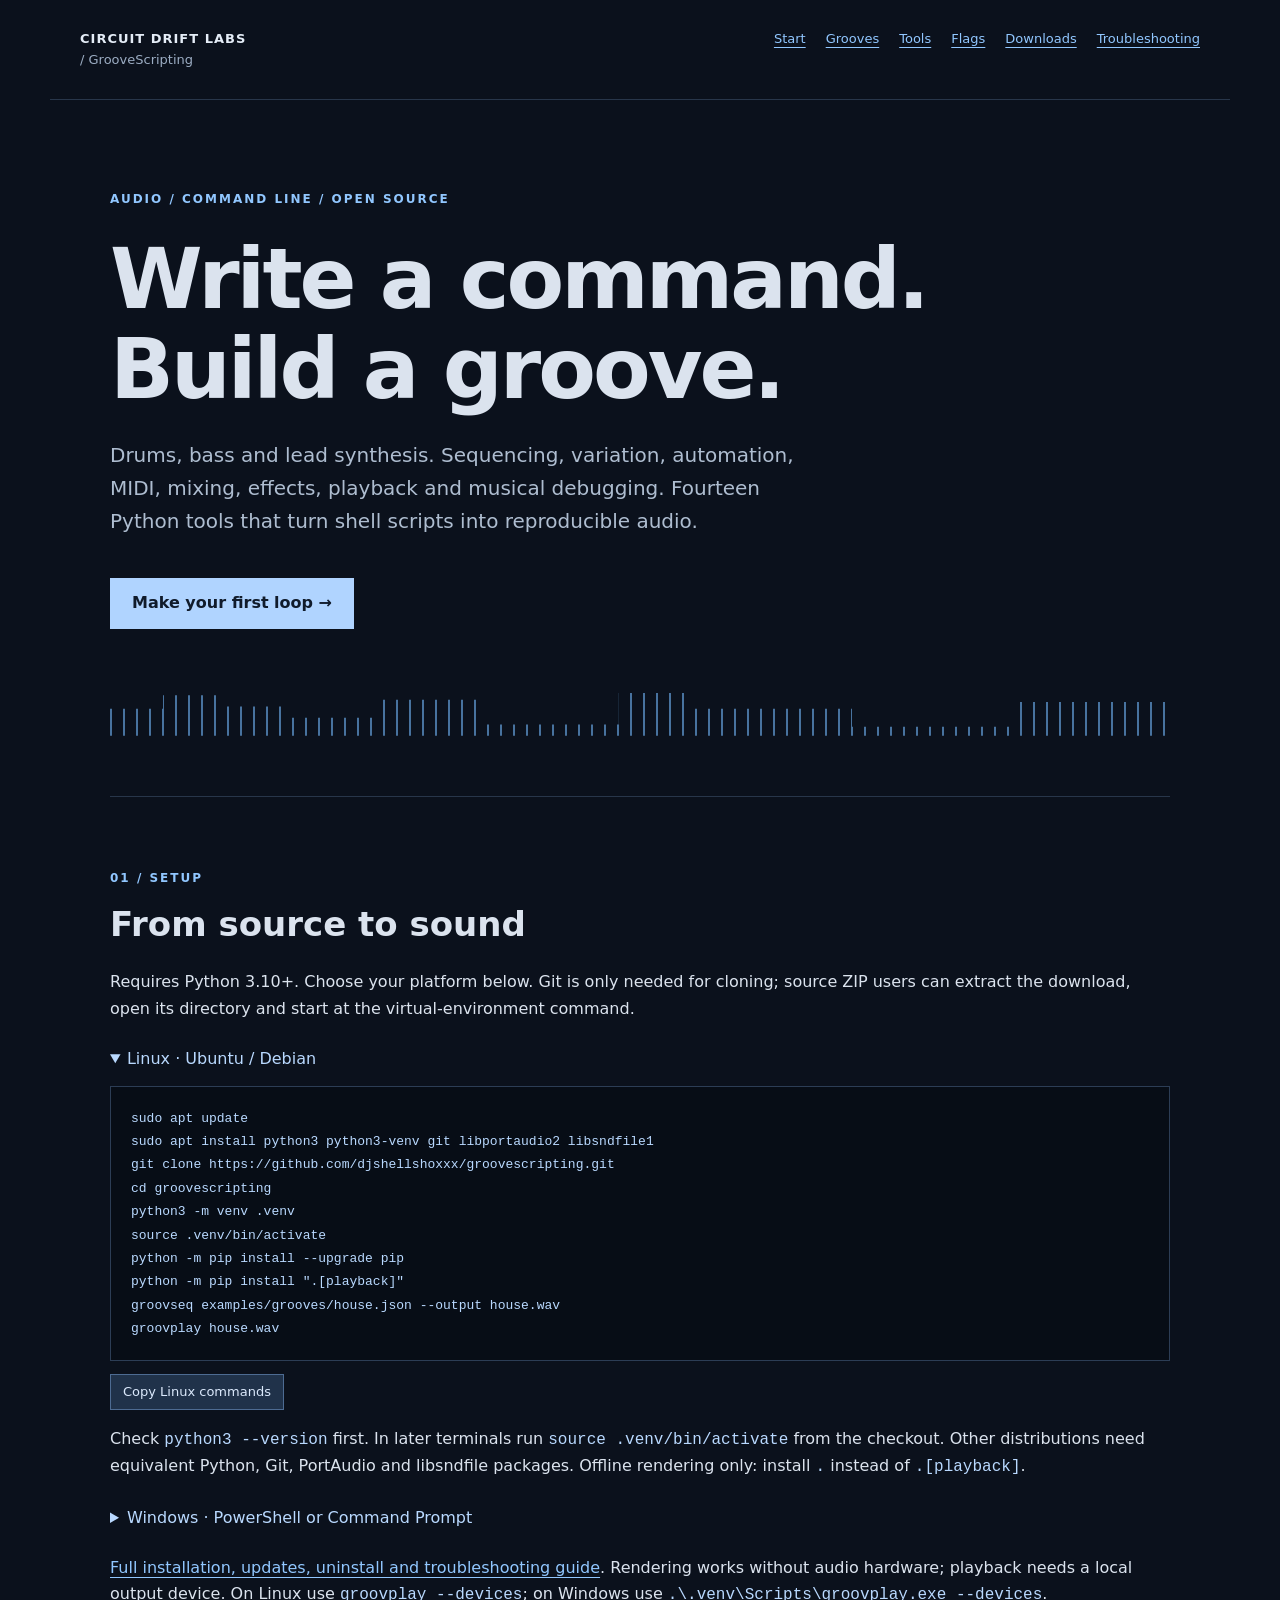
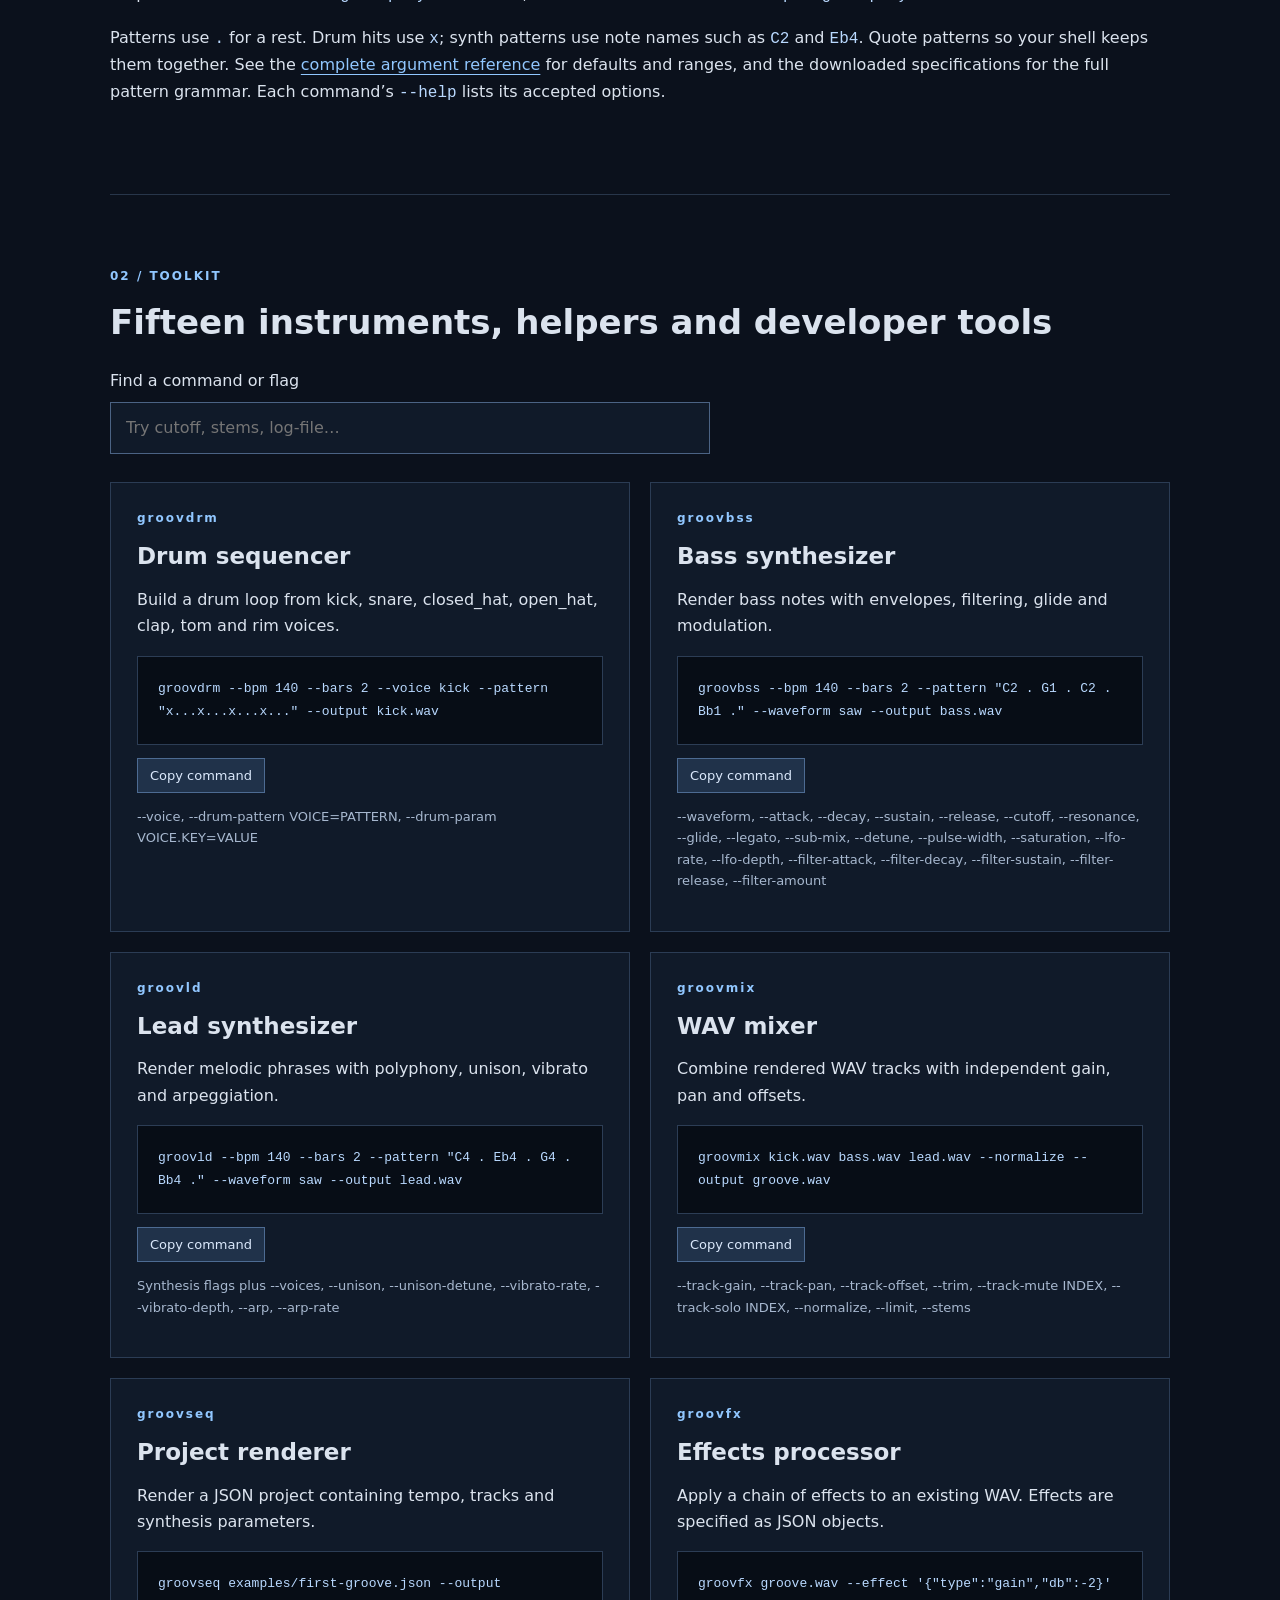
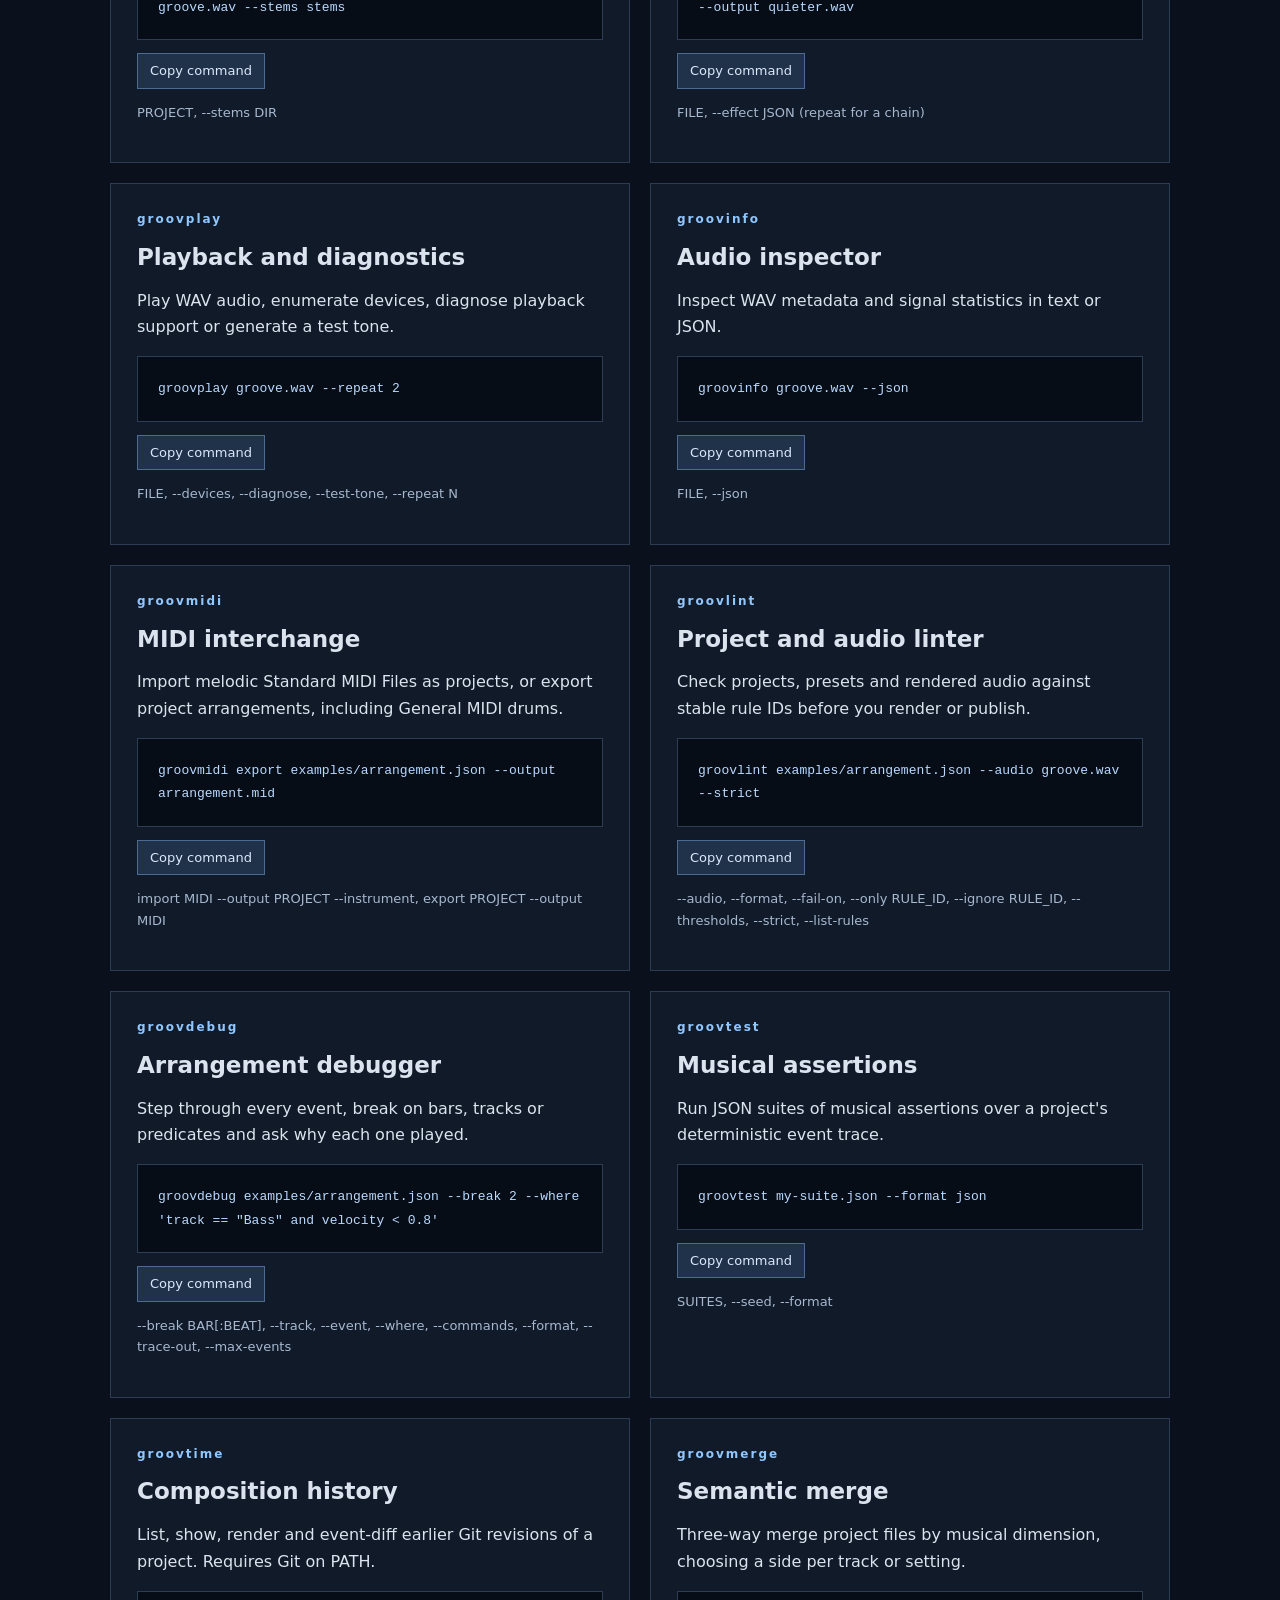
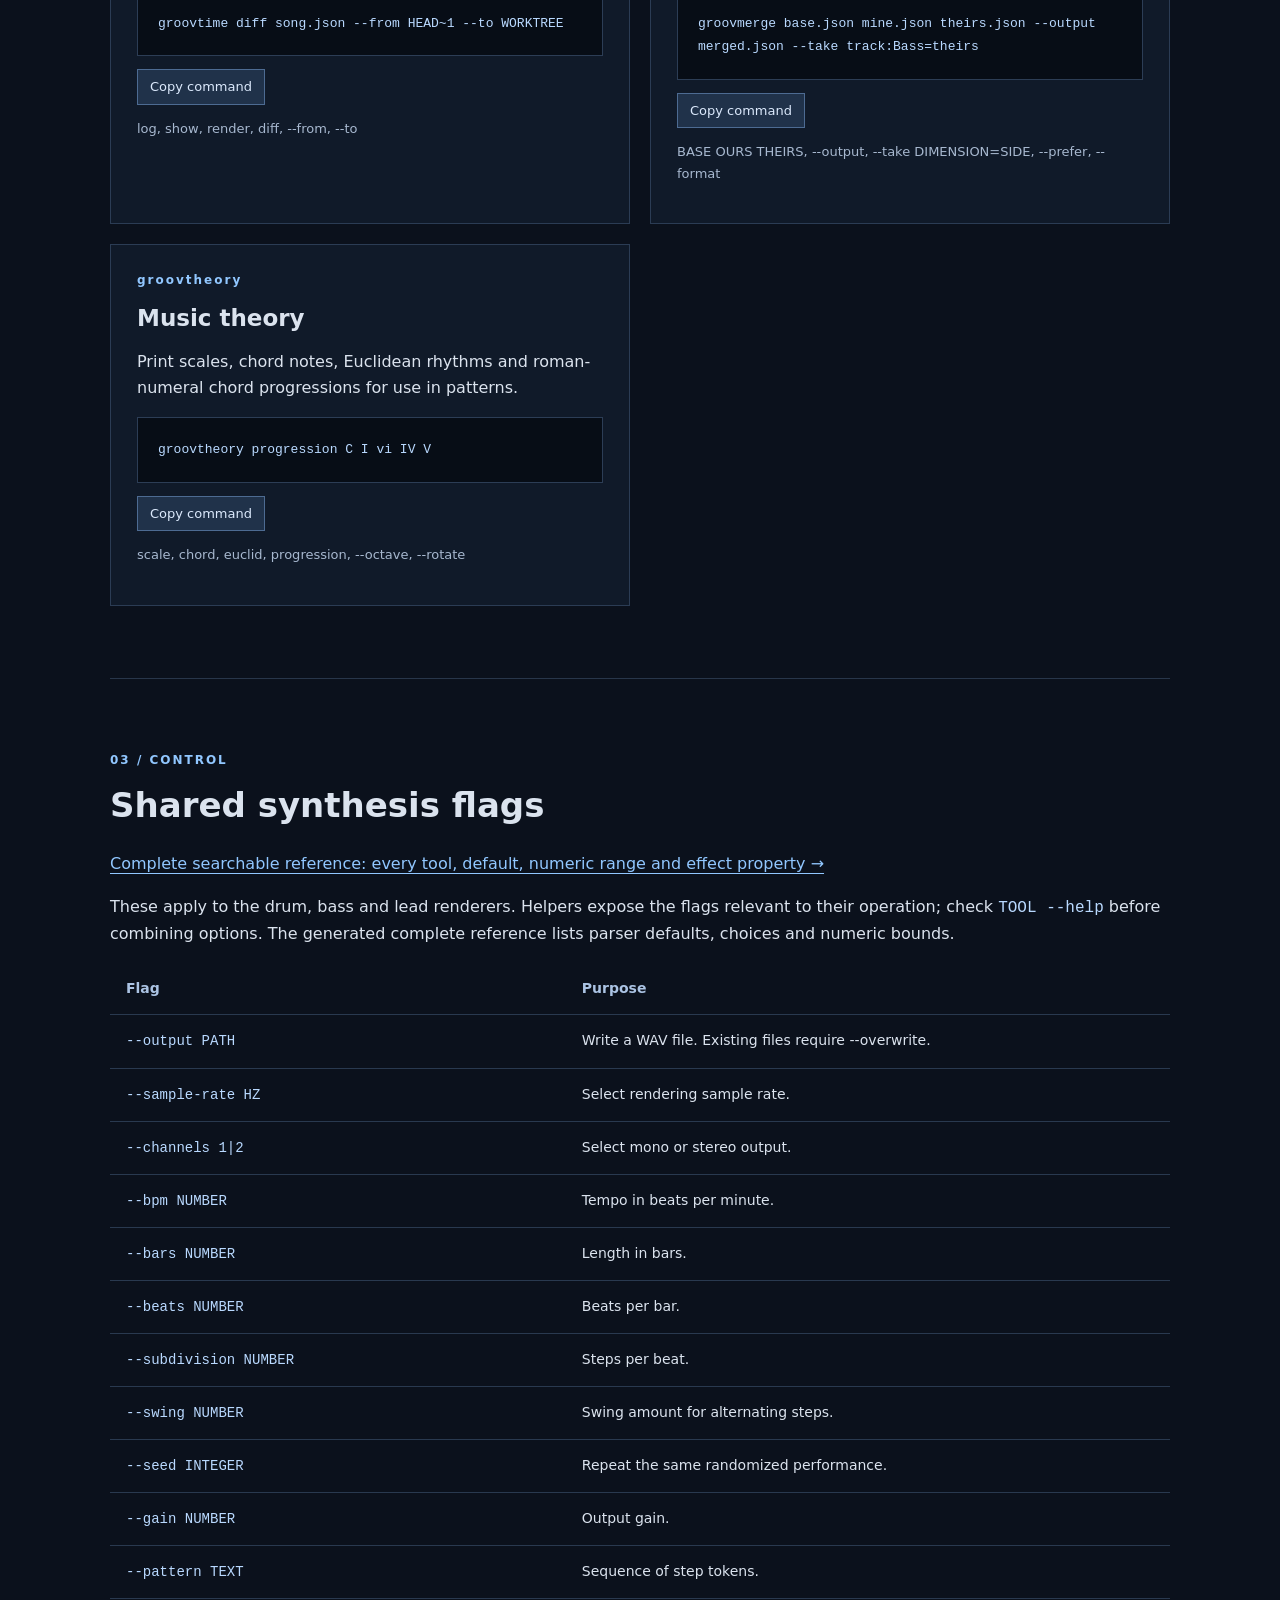
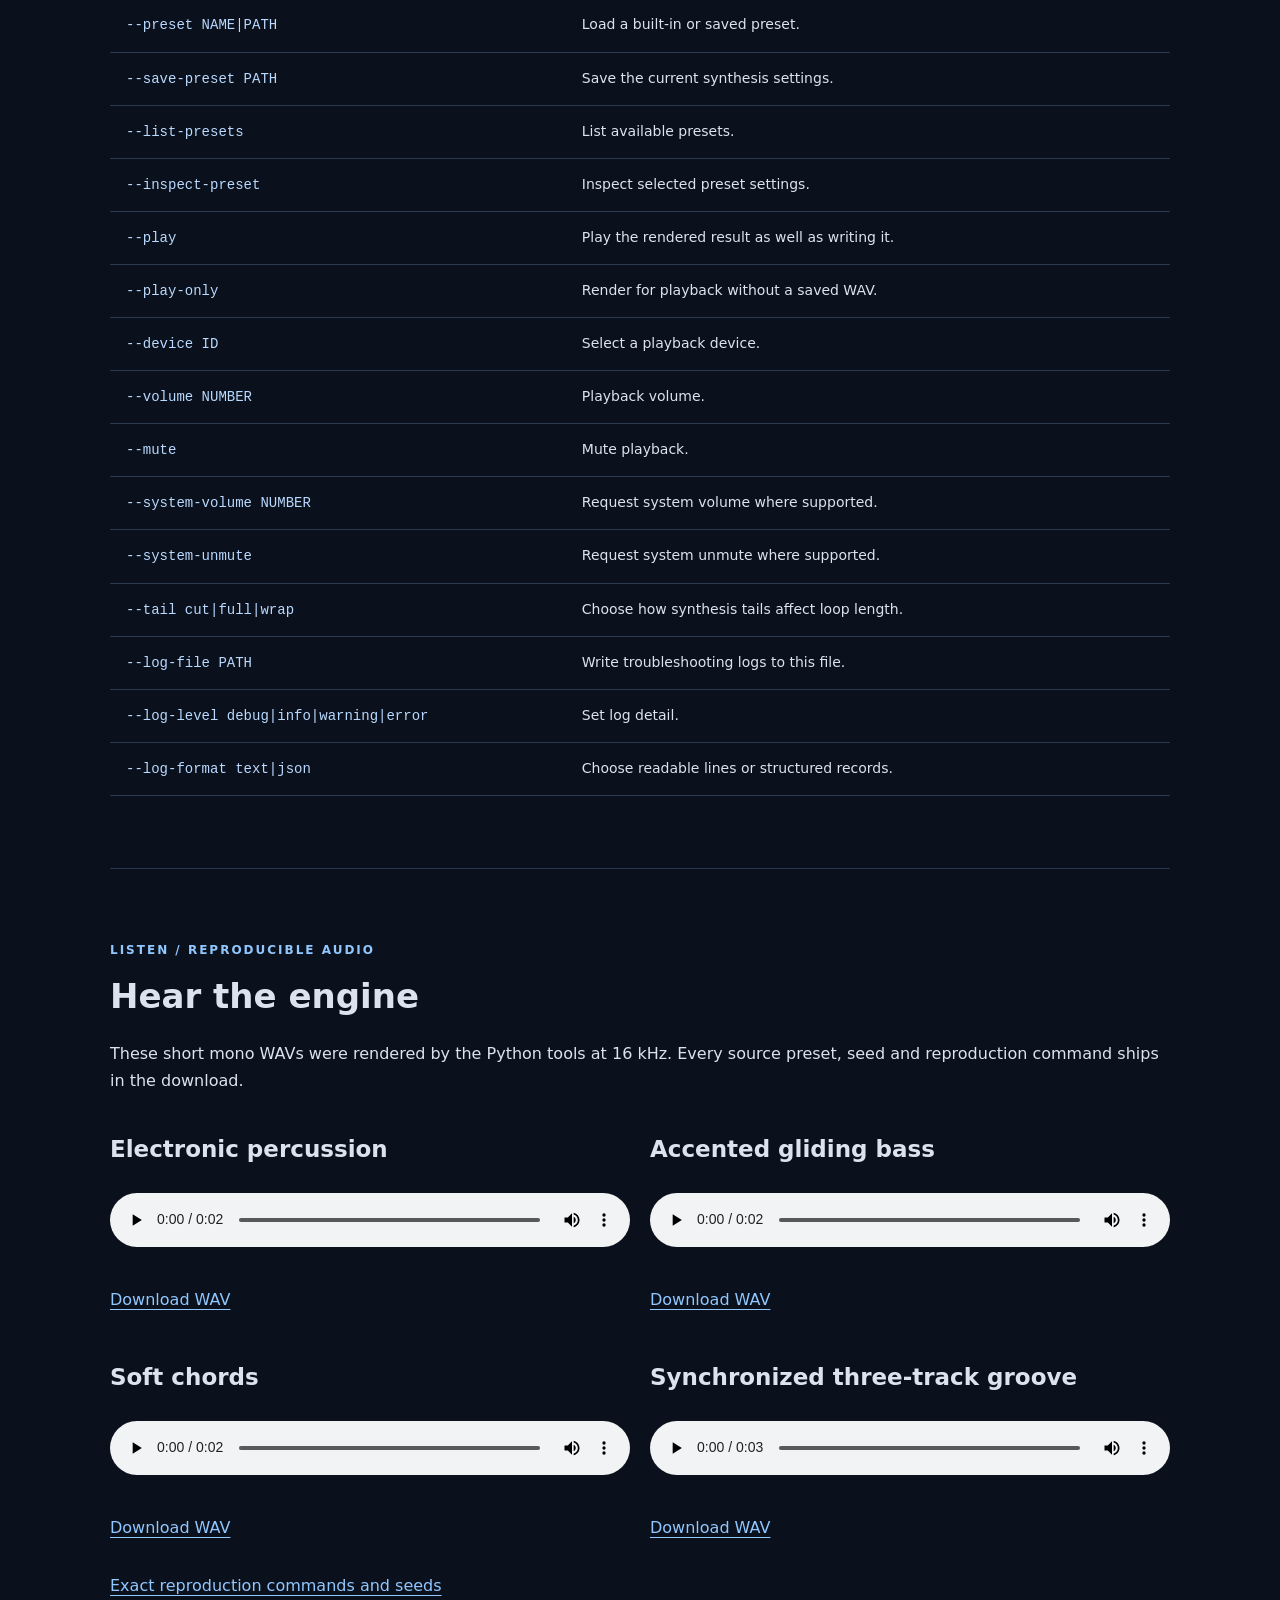
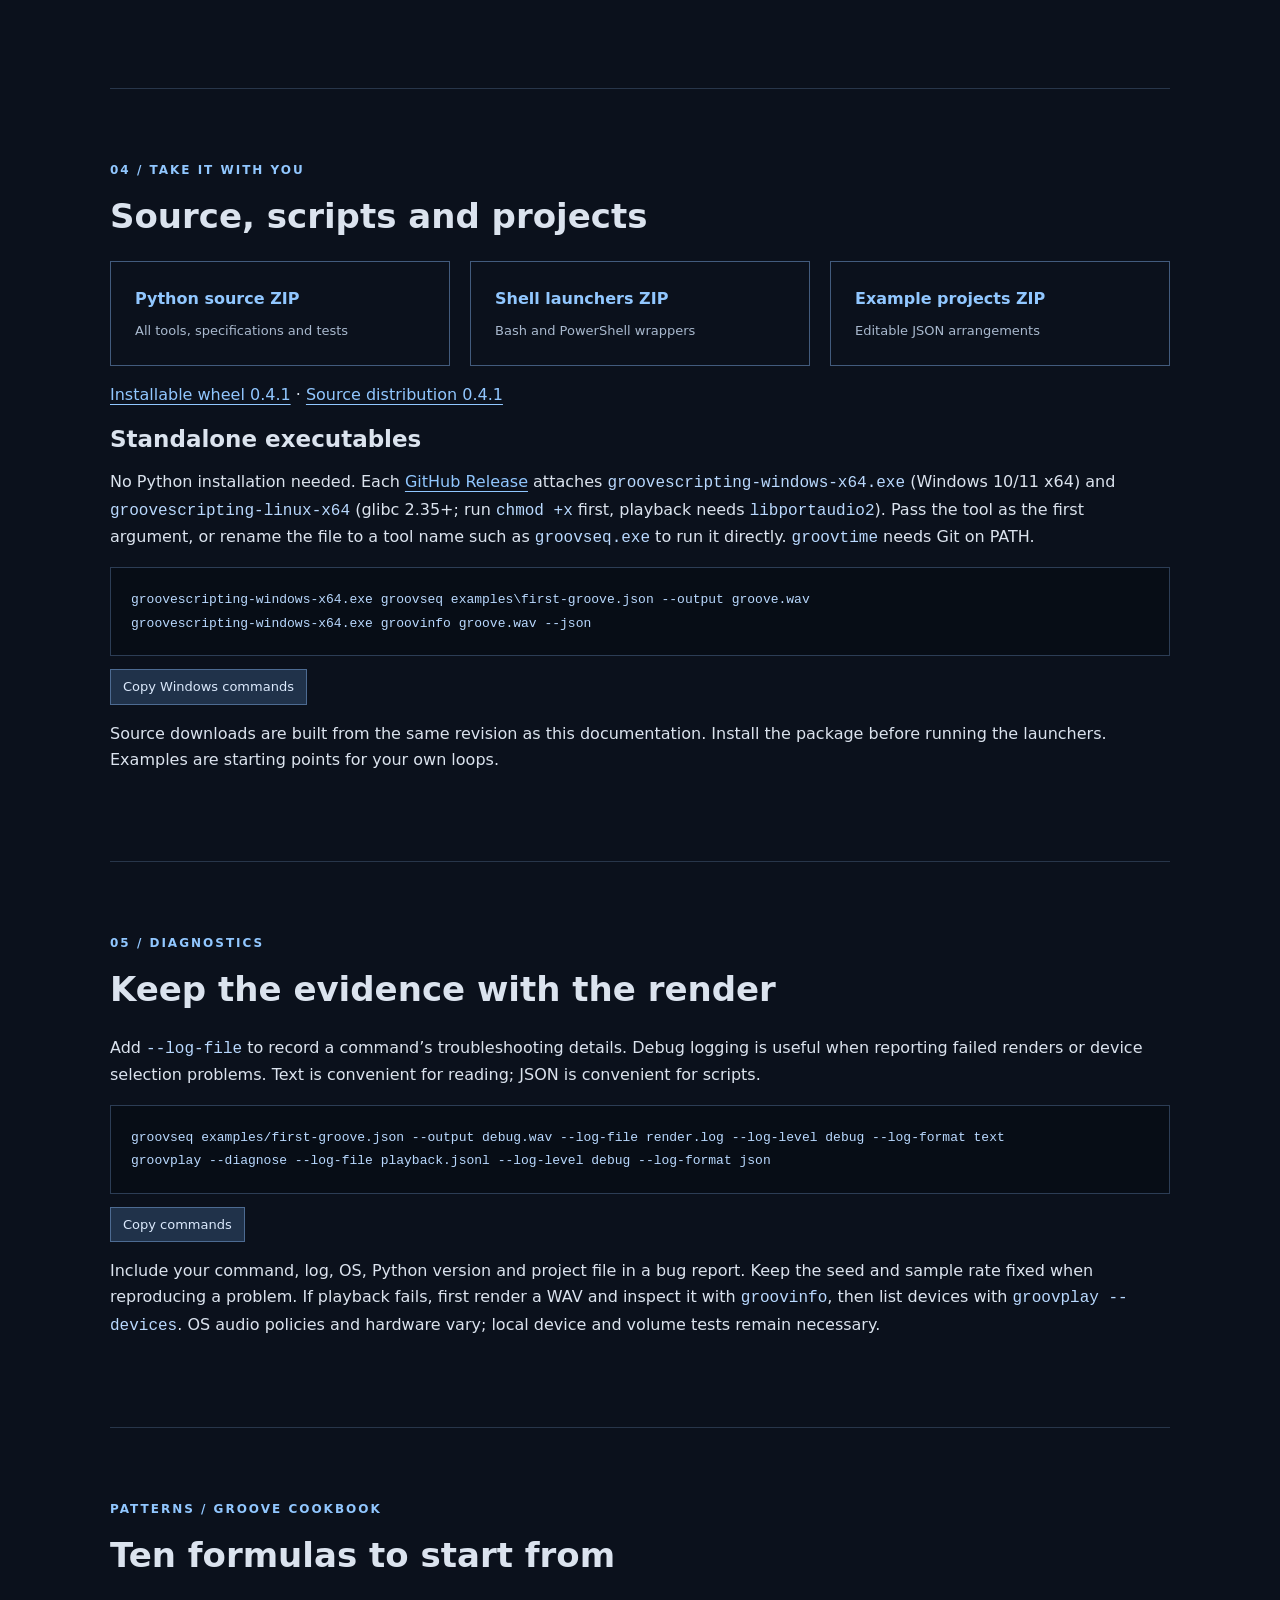
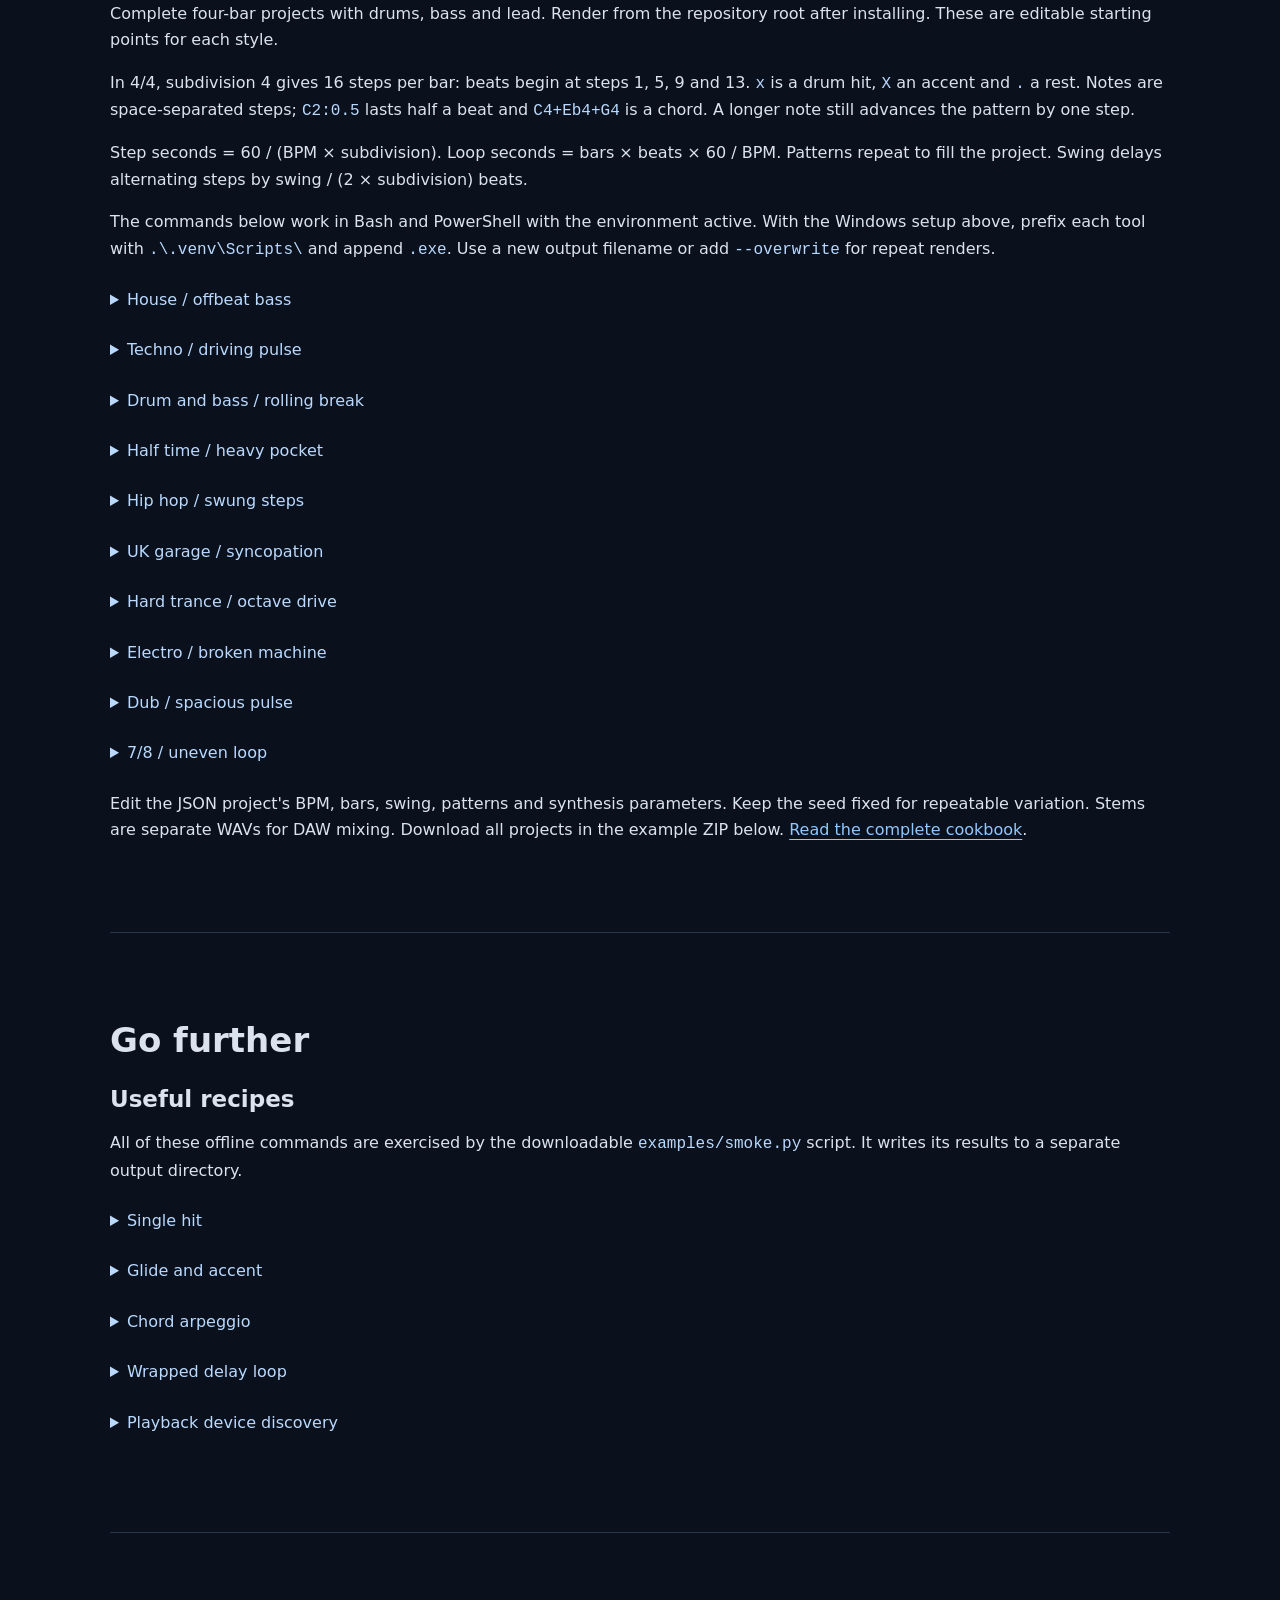
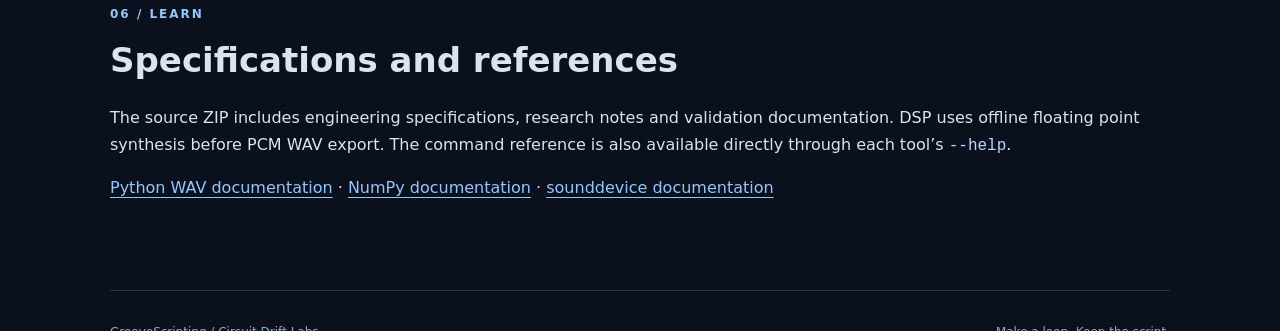
==== commit a5bd15a9: "Merge pull request #11: complete GrooveScripting v0.4.1 release readiness Prepare v0.4.1: complete t" ====
--- a/docs/index.html
+++ b/docs/index.html
@@ -13,7 +13,7 @@
 .\.venv\Scripts\python.exe -m pip install --upgrade pip
 .\.venv\Scripts\python.exe -m pip install &quot;.[playback]&quot;
 .\.venv\Scripts\groovseq.exe examples/grooves/house.json --output house.wav
-.\.venv\Scripts\groovplay.exe house.wav</code></pre><button class="copy" type="button">Copy Windows commands</button><p>These commands use the virtual environment directly and need no PowerShell activation. Reuse the same executable paths in later sessions. If <code>py</code> is unavailable, use your installed <code>python</code> command to create the environment.</p></details><p><a href="installation.md">Full installation, updates, uninstall and troubleshooting guide</a>. Rendering works without audio hardware; playback needs a local output device. On Linux use <code>groovplay --devices</code>; on Windows use <code>.\.venv\Scripts\groovplay.exe --devices</code>.</p><p>Patterns use <code>.</code> for a rest. Drum hits use <code>x</code>; synth patterns use note names such as <code>C2</code> and <code>Eb4</code>. Quote patterns so your shell keeps them together. See the <a href="reference.html">complete argument reference</a> for defaults and ranges, and the downloaded specifications for the full pattern grammar. Each command’s <code>--help</code> lists its accepted options.</p></section><section id="tools"><div class="eyebrow">02 / TOOLKIT</div><h2>Fifteen instruments, helpers and developer tools</h2><label for="search">Find a command or flag</label><input id="search" type="search" placeholder="Try cutoff, stems, log-file…"><p id="search-status" role="status" class="muted"></p><div class="grid"><article class="tool" id="groovdrm" data-search="groovdrm Drum sequencer --voice, --drum-pattern VOICE=PATTERN, --drum-param VOICE.KEY=VALUE"><div class="eyebrow">groovdrm</div><h3>Drum sequencer</h3><p>Build a drum loop from kick, snare, closed_hat, open_hat, clap, tom and rim voices.</p><pre><code>groovdrm --bpm 140 --bars 2 --voice kick --pattern &quot;x...x...x...x...&quot; --output kick.wav</code></pre><button class="copy" type="button">Copy command</button><p class="flags">--voice, --drum-pattern VOICE=PATTERN, --drum-param VOICE.KEY=VALUE</p></article><article class="tool" id="groovbss" data-search="groovbss Bass synthesizer --waveform, --attack, --decay, --sustain, --release, --cutoff, --resonance, --glide, --legato, --sub-mix, --detune, --pulse-width, --saturation, --lfo-rate, --lfo-depth"><div class="eyebrow">groovbss</div><h3>Bass synthesizer</h3><p>Render bass notes with envelopes, filtering, glide and modulation.</p><pre><code>groovbss --bpm 140 --bars 2 --pattern &quot;C2 . G1 . C2 . Bb1 .&quot; --waveform saw --output bass.wav</code></pre><button class="copy" type="button">Copy command</button><p class="flags">--waveform, --attack, --decay, --sustain, --release, --cutoff, --resonance, --glide, --legato, --sub-mix, --detune, --pulse-width, --saturation, --lfo-rate, --lfo-depth, --filter-attack, --filter-decay, --filter-sustain, --filter-release, --filter-amount</p></article><article class="tool" id="groovld" data-search="groovld Lead synthesizer Synthesis flags plus --voices, --unison, --unison-detune, --vibrato-rate, --vibrato-depth, --arp, --arp-rate"><div class="eyebrow">groovld</div><h3>Lead synthesizer</h3><p>Render melodic phrases with polyphony, unison, vibrato and arpeggiation.</p><pre><code>groovld --bpm 140 --bars 2 --pattern &quot;C4 . Eb4 . G4 . Bb4 .&quot; --waveform saw --output lead.wav</code></pre><button class="copy" type="button">Copy command</button><p class="flags">Synthesis flags plus --voices, --unison, --unison-detune, --vibrato-rate, --vibrato-depth, --arp, --arp-rate</p></article><article class="tool" id="groovmix" data-search="groovmix WAV mixer --track-gain, --track-pan, --track-offset, --trim, --track-mute INDEX, --track-solo INDEX, --normalize, --limit, --stems"><div class="eyebrow">groovmix</div><h3>WAV mixer</h3><p>Combine rendered WAV tracks with independent gain, pan and offsets.</p><pre><code>groovmix kick.wav bass.wav lead.wav --normalize --output groove.wav</code></pre><button class="copy" type="button">Copy command</button><p class="flags">--track-gain, --track-pan, --track-offset, --trim, --track-mute INDEX, --track-solo INDEX, --normalize, --limit, --stems</p></article><article class="tool" id="groovseq" data-search="groovseq Project renderer PROJECT, --stems DIR"><div class="eyebrow">groovseq</div><h3>Project renderer</h3><p>Render a JSON project containing tempo, tracks and synthesis parameters.</p><pre><code>groovseq examples/first-groove.json --output groove.wav --stems stems</code></pre><button class="copy" type="button">Copy command</button><p class="flags">PROJECT, --stems DIR</p></article><article class="tool" id="groovfx" data-search="groovfx Effects processor FILE, --effect JSON (repeat for a chain)"><div class="eyebrow">groovfx</div><h3>Effects processor</h3><p>Apply a chain of effects to an existing WAV. Effects are specified as JSON objects.</p><pre><code>groovfx groove.wav --effect &#x27;{&quot;type&quot;:&quot;gain&quot;,&quot;db&quot;:-2}&#x27; --output quieter.wav</code></pre><button class="copy" type="button">Copy command</button><p class="flags">FILE, --effect JSON (repeat for a chain)</p></article><article class="tool" id="groovplay" data-search="groovplay Playback and diagnostics FILE, --devices, --diagnose, --test-tone, --repeat N"><div class="eyebrow">groovplay</div><h3>Playback and diagnostics</h3><p>Play WAV audio, enumerate devices, diagnose playback support or generate a test tone.</p><pre><code>groovplay groove.wav --repeat 2</code></pre><button class="copy" type="button">Copy command</button><p class="flags">FILE, --devices, --diagnose, --test-tone, --repeat N</p></article><article class="tool" id="groovinfo" data-search="groovinfo Audio inspector FILE, --json"><div class="eyebrow">groovinfo</div><h3>Audio inspector</h3><p>Inspect WAV metadata and signal statistics in text or JSON.</p><pre><code>groovinfo groove.wav --json</code></pre><button class="copy" type="button">Copy command</button><p class="flags">FILE, --json</p></article><article class="tool" id="groovmidi" data-search="groovmidi MIDI interchange import MIDI --output PROJECT --instrument, export PROJECT --output MIDI"><div class="eyebrow">groovmidi</div><h3>MIDI interchange</h3><p>Import melodic Standard MIDI Files as projects, or export project arrangements, including General MIDI drums.</p><pre><code>groovmidi export examples/arrangement.json --output arrangement.mid</code></pre><button class="copy" type="button">Copy command</button><p class="flags">import MIDI --output PROJECT --instrument, export PROJECT --output MIDI</p></article><article class="tool" id="groovlint" data-search="groovlint Project and audio linter --audio, --format, --fail-on, --only RULE_ID, --ignore RULE_ID, --thresholds, --strict, --list-rules"><div class="eyebrow">groovlint</div><h3>Project and audio linter</h3><p>Check projects, presets and rendered audio against stable rule IDs before you render or publish.</p><pre><code>groovlint examples/arrangement.json --audio groove.wav --strict</code></pre><button class="copy" type="button">Copy command</button><p class="flags">--audio, --format, --fail-on, --only RULE_ID, --ignore RULE_ID, --thresholds, --strict, --list-rules</p></article><article class="tool" id="groovdebug" data-search="groovdebug Arrangement debugger --break BAR[:BEAT], --track, --event, --where, --commands, --format, --trace-out, --max-events"><div class="eyebrow">groovdebug</div><h3>Arrangement debugger</h3><p>Step through every event, break on bars, tracks or predicates and ask why each one played.</p><pre><code>groovdebug examples/arrangement.json --break 2 --where &#x27;track == &quot;Bass&quot; and velocity &lt; 0.8&#x27;</code></pre><button class="copy" type="button">Copy command</button><p class="flags">--break BAR[:BEAT], --track, --event, --where, --commands, --format, --trace-out, --max-events</p></article><article class="tool" id="groovtest" data-search="groovtest Musical assertions SUITES, --seed, --format"><div class="eyebrow">groovtest</div><h3>Musical assertions</h3><p>Run JSON suites of musical assertions over a project's deterministic event trace.</p><pre><code>groovtest my-suite.json --format json</code></pre><button class="copy" type="button">Copy command</button><p class="flags">SUITES, --seed, --format</p></article><article class="tool" id="groovtime" data-search="groovtime Composition history log, show, render, diff, --from, --to"><div class="eyebrow">groovtime</div><h3>Composition history</h3><p>List, show, render and event-diff earlier Git revisions of a project. Requires Git on PATH.</p><pre><code>groovtime diff song.json --from HEAD~1 --to WORKTREE</code></pre><button class="copy" type="button">Copy command</button><p class="flags">log, show, render, diff, --from, --to</p></article><article class="tool" id="groovmerge" data-search="groovmerge Semantic merge BASE OURS THEIRS, --output, --take DIMENSION=SIDE, --prefer, --format"><div class="eyebrow">groovmerge</div><h3>Semantic merge</h3><p>Three-way merge project files by musical dimension, choosing a side per track or setting.</p><pre><code>groovmerge base.json mine.json theirs.json --output merged.json --take track:Bass=theirs</code></pre><button class="copy" type="button">Copy command</button><p class="flags">BASE OURS THEIRS, --output, --take DIMENSION=SIDE, --prefer, --format</p></article><article class="tool" id="groovtheory" data-search="groovtheory Music theory scale chord euclid progression"><div class="eyebrow">groovtheory</div><h3>Music theory</h3><p>Print scales, chord notes, Euclidean rhythms and roman-numeral chord progressions for use in patterns.</p><pre><code>groovtheory progression C I vi IV V</code></pre><button class="copy" type="button">Copy command</button><p class="flags">scale, chord, euclid, progression, --octave, --rotate</p></article></div></section><section id="flags"><div class="eyebrow">03 / CONTROL</div><h2>Shared synthesis flags</h2><p><a href="reference.html">Complete searchable reference: every tool, default, numeric range and effect property →</a></p><p>These apply to the drum, bass and lead renderers. Helpers expose the flags relevant to their operation; check <code>TOOL --help</code> before combining options. The generated complete reference lists parser defaults, choices and numeric bounds.</p><div class="table-wrap"><table><thead><tr><th>Flag</th><th>Purpose</th></tr></thead><tbody><tr data-search="--output PATH Write a WAV file. Existing files require --overwrite."><td><code>--output PATH</code></td><td>Write a WAV file. Existing files require --overwrite.</td></tr><tr data-search="--sample-rate HZ Select rendering sample rate."><td><code>--sample-rate HZ</code></td><td>Select rendering sample rate.</td></tr><tr data-search="--channels 1|2 Select mono or stereo output."><td><code>--channels 1|2</code></td><td>Select mono or stereo output.</td></tr><tr data-search="--bpm NUMBER Tempo in beats per minute."><td><code>--bpm NUMBER</code></td><td>Tempo in beats per minute.</td></tr><tr data-search="--bars NUMBER Length in bars."><td><code>--bars NUMBER</code></td><td>Length in bars.</td></tr><tr data-search="--beats NUMBER Beats per bar."><td><code>--beats NUMBER</code></td><td>Beats per bar.</td></tr><tr data-search="--subdivision NUMBER Steps per beat."><td><code>--subdivision NUMBER</code></td><td>Steps per beat.</td></tr><tr data-search="--swing NUMBER Swing amount for alternating steps."><td><code>--swing NUMBER</code></td><td>Swing amount for alternating steps.</td></tr><tr data-search="--seed INTEGER Repeat the same randomized performance."><td><code>--seed INTEGER</code></td><td>Repeat the same randomized performance.</td></tr><tr data-search="--gain NUMBER Output gain."><td><code>--gain NUMBER</code></td><td>Output gain.</td></tr><tr data-search="--pattern TEXT Sequence of step tokens."><td><code>--pattern TEXT</code></td><td>Sequence of step tokens.</td></tr><tr data-search="--preset NAME|PATH Load a built-in or saved preset."><td><code>--preset NAME|PATH</code></td><td>Load a built-in or saved preset.</td></tr><tr data-search="--save-preset PATH Save the current synthesis settings."><td><code>--save-preset PATH</code></td><td>Save the current synthesis settings.</td></tr><tr data-search="--list-presets List available presets."><td><code>--list-presets</code></td><td>List available presets.</td></tr><tr data-search="--inspect-preset Inspect selected preset settings."><td><code>--inspect-preset</code></td><td>Inspect selected preset settings.</td></tr><tr data-search="--play Play the rendered result as well as writing it."><td><code>--play</code></td><td>Play the rendered result as well as writing it.</td></tr><tr data-search="--play-only Render for playback without a saved WAV."><td><code>--play-only</code></td><td>Render for playback without a saved WAV.</td></tr><tr data-search="--device ID Select a playback device."><td><code>--device ID</code></td><td>Select a playback device.</td></tr><tr data-search="--volume NUMBER Playback volume."><td><code>--volume NUMBER</code></td><td>Playback volume.</td></tr><tr data-search="--mute Mute playback."><td><code>--mute</code></td><td>Mute playback.</td></tr><tr data-search="--system-volume NUMBER Request system volume where supported."><td><code>--system-volume NUMBER</code></td><td>Request system volume where supported.</td></tr><tr data-search="--system-unmute Request system unmute where supported."><td><code>--system-unmute</code></td><td>Request system unmute where supported.</td></tr><tr data-search="--tail cut|full|wrap Choose how synthesis tails affect loop length."><td><code>--tail cut|full|wrap</code></td><td>Choose how synthesis tails affect loop length.</td></tr><tr data-search="--log-file PATH Write troubleshooting logs to this file."><td><code>--log-file PATH</code></td><td>Write troubleshooting logs to this file.</td></tr><tr data-search="--log-level debug|info|warning|error Set log detail."><td><code>--log-level debug|info|warning|error</code></td><td>Set log detail.</td></tr><tr data-search="--log-format text|json Choose readable lines or structured records."><td><code>--log-format text|json</code></td><td>Choose readable lines or structured records.</td></tr></tbody></table></div></section><section id="demos"><div class="eyebrow">LISTEN / REPRODUCIBLE AUDIO</div><h2>Hear the engine</h2><p>These short mono WAVs were rendered by the Python tools at 16 kHz. Every source preset, seed and reproduction command ships in the download.</p><div class="grid"><article><h3>Electronic percussion</h3><audio controls preload="metadata" aria-label="Electronic percussion"><source src="audio/drums.wav" type="audio/wav"></audio><p><a href="audio/drums.wav" download>Download WAV</a></p></article><article><h3>Accented gliding bass</h3><audio controls preload="metadata" aria-label="Accented gliding bass"><source src="audio/bass.wav" type="audio/wav"></audio><p><a href="audio/bass.wav" download>Download WAV</a></p></article><article><h3>Soft chords</h3><audio controls preload="metadata" aria-label="Soft chords"><source src="audio/chords.wav" type="audio/wav"></audio><p><a href="audio/chords.wav" download>Download WAV</a></p></article><article><h3>Synchronized three-track groove</h3><audio controls preload="metadata" aria-label="Synchronized three-track groove"><source src="audio/groove.wav" type="audio/wav"></audio><p><a href="audio/groove.wav" download>Download WAV</a></p></article></div><p><a href="audio/README.md">Exact reproduction commands and seeds</a></p></section><section id="downloads"><div class="eyebrow">04 / TAKE IT WITH YOU</div><h2>Source, scripts and projects</h2><div class="download-grid"><a class="download" href="downloads/groovescripting-source.zip">Python source ZIP <span>All tools, specifications and tests</span></a><a class="download" href="downloads/groovescripting-launchers.zip">Shell launchers ZIP <span>Bash and PowerShell wrappers</span></a><a class="download" href="downloads/groovescripting-examples.zip">Example projects ZIP <span>Editable JSON arrangements</span></a></div><p><a href="downloads/groovescripting-0.4.1-py3-none-any.whl" download>Installable wheel 0.4.1</a> · <a href="downloads/groovescripting-0.4.1.tar.gz" download>Source distribution 0.4.1</a></p><h3>Standalone executables</h3><p>No Python installation needed. Each <a href="https://github.com/djshellshoxxx/groovescripting/releases/latest">GitHub Release</a> attaches <code>groovescripting-windows-x64.exe</code> (Windows 10/11 x64), <code>groovescripting-linux-x64</code> (glibc 2.35+; playback needs <code>libportaudio2</code>), and <code>groovescripting-macos-arm64</code>/<code>groovescripting-macos-x64</code> for Apple Silicon/Intel. On Linux and macOS run <code>chmod +x</code> on the downloaded executable first. Pass the tool as the first argument, or rename the file to a tool name such as <code>groovseq.exe</code> to run it directly. <code>groovtime</code> needs Git on PATH.</p><pre><code>groovescripting-windows-x64.exe groovseq examples\first-groove.json --output groove.wav
+.\.venv\Scripts\groovplay.exe house.wav</code></pre><button class="copy" type="button">Copy Windows commands</button><p>These commands use the virtual environment directly and need no PowerShell activation. Reuse the same executable paths in later sessions. If <code>py</code> is unavailable, use your installed <code>python</code> command to create the environment.</p></details><p><a href="installation.md">Full installation, updates, uninstall and troubleshooting guide</a>. Rendering works without audio hardware; playback needs a local output device. On Linux use <code>groovplay --devices</code>; on Windows use <code>.\.venv\Scripts\groovplay.exe --devices</code>.</p><p>Patterns use <code>.</code> for a rest. Drum hits use <code>x</code>; synth patterns use note names such as <code>C2</code> and <code>Eb4</code>. Quote patterns so your shell keeps them together. See the <a href="reference.html">complete argument reference</a> for defaults and ranges, and the downloaded specifications for the full pattern grammar. Each command’s <code>--help</code> lists its accepted options.</p></section><section id="tools"><div class="eyebrow">02 / TOOLKIT</div><h2>Fifteen instruments, helpers and developer tools</h2><label for="search">Find a command or flag</label><input id="search" type="search" placeholder="Try cutoff, stems, log-file…"><p id="search-status" role="status" class="muted"></p><div class="grid"><article class="tool" id="groovdrm" data-search="groovdrm Drum sequencer --voice, --drum-pattern VOICE=PATTERN, --drum-param VOICE.KEY=VALUE"><div class="eyebrow">groovdrm</div><h3>Drum sequencer</h3><p>Build a drum loop from kick, snare, closed_hat, open_hat, clap, tom and rim voices.</p><pre><code>groovdrm --bpm 140 --bars 2 --voice kick --pattern &quot;x...x...x...x...&quot; --output kick.wav</code></pre><button class="copy" type="button">Copy command</button><p class="flags">--voice, --drum-pattern VOICE=PATTERN, --drum-param VOICE.KEY=VALUE</p></article><article class="tool" id="groovbss" data-search="groovbss Bass synthesizer --waveform, --attack, --decay, --sustain, --release, --cutoff, --resonance, --glide, --legato, --sub-mix, --detune, --pulse-width, --saturation, --lfo-rate, --lfo-depth"><div class="eyebrow">groovbss</div><h3>Bass synthesizer</h3><p>Render bass notes with envelopes, filtering, glide and modulation.</p><pre><code>groovbss --bpm 140 --bars 2 --pattern &quot;C2 . G1 . C2 . Bb1 .&quot; --waveform saw --output bass.wav</code></pre><button class="copy" type="button">Copy command</button><p class="flags">--waveform, --attack, --decay, --sustain, --release, --cutoff, --resonance, --glide, --legato, --sub-mix, --detune, --pulse-width, --saturation, --lfo-rate, --lfo-depth, --filter-attack, --filter-decay, --filter-sustain, --filter-release, --filter-amount</p></article><article class="tool" id="groovld" data-search="groovld Lead synthesizer Synthesis flags plus --voices, --unison, --unison-detune, --vibrato-rate, --vibrato-depth, --arp, --arp-rate"><div class="eyebrow">groovld</div><h3>Lead synthesizer</h3><p>Render melodic phrases with polyphony, unison, vibrato and arpeggiation.</p><pre><code>groovld --bpm 140 --bars 2 --pattern &quot;C4 . Eb4 . G4 . Bb4 .&quot; --waveform saw --output lead.wav</code></pre><button class="copy" type="button">Copy command</button><p class="flags">Synthesis flags plus --voices, --unison, --unison-detune, --vibrato-rate, --vibrato-depth, --arp, --arp-rate</p></article><article class="tool" id="groovmix" data-search="groovmix WAV mixer --track-gain, --track-pan, --track-offset, --trim, --track-mute INDEX, --track-solo INDEX, --normalize, --limit, --stems"><div class="eyebrow">groovmix</div><h3>WAV mixer</h3><p>Combine rendered WAV tracks with independent gain, pan and offsets.</p><pre><code>groovmix kick.wav bass.wav lead.wav --normalize --output groove.wav</code></pre><button class="copy" type="button">Copy command</button><p class="flags">--track-gain, --track-pan, --track-offset, --trim, --track-mute INDEX, --track-solo INDEX, --normalize, --limit, --stems</p></article><article class="tool" id="groovseq" data-search="groovseq Project renderer PROJECT, --stems DIR"><div class="eyebrow">groovseq</div><h3>Project renderer</h3><p>Render a JSON project containing tempo, tracks and synthesis parameters.</p><pre><code>groovseq examples/first-groove.json --output groove.wav --stems stems</code></pre><button class="copy" type="button">Copy command</button><p class="flags">PROJECT, --stems DIR</p></article><article class="tool" id="groovfx" data-search="groovfx Effects processor FILE, --effect JSON (repeat for a chain)"><div class="eyebrow">groovfx</div><h3>Effects processor</h3><p>Apply a chain of effects to an existing WAV. Effects are specified as JSON objects.</p><pre><code>groovfx groove.wav --effect &#x27;{&quot;type&quot;:&quot;gain&quot;,&quot;db&quot;:-2}&#x27; --output quieter.wav</code></pre><button class="copy" type="button">Copy command</button><p class="flags">FILE, --effect JSON (repeat for a chain)</p></article><article class="tool" id="groovplay" data-search="groovplay Playback and diagnostics FILE, --devices, --diagnose, --test-tone, --repeat N"><div class="eyebrow">groovplay</div><h3>Playback and diagnostics</h3><p>Play WAV audio, enumerate devices, diagnose playback support or generate a test tone.</p><pre><code>groovplay groove.wav --repeat 2</code></pre><button class="copy" type="button">Copy command</button><p class="flags">FILE, --devices, --diagnose, --test-tone, --repeat N</p></article><article class="tool" id="groovinfo" data-search="groovinfo Audio inspector FILE, --json"><div class="eyebrow">groovinfo</div><h3>Audio inspector</h3><p>Inspect WAV metadata and signal statistics in text or JSON.</p><pre><code>groovinfo groove.wav --json</code></pre><button class="copy" type="button">Copy command</button><p class="flags">FILE, --json</p></article><article class="tool" id="groovmidi" data-search="groovmidi MIDI interchange import MIDI --output PROJECT --instrument, export PROJECT --output MIDI"><div class="eyebrow">groovmidi</div><h3>MIDI interchange</h3><p>Import melodic Standard MIDI Files as projects, or export project arrangements, including General MIDI drums.</p><pre><code>groovmidi export examples/arrangement.json --output arrangement.mid</code></pre><button class="copy" type="button">Copy command</button><p class="flags">import MIDI --output PROJECT --instrument, export PROJECT --output MIDI</p></article><article class="tool" id="groovlint" data-search="groovlint Project and audio linter --audio, --format, --fail-on, --only RULE_ID, --ignore RULE_ID, --thresholds, --strict, --list-rules"><div class="eyebrow">groovlint</div><h3>Project and audio linter</h3><p>Check projects, presets and rendered audio against stable rule IDs before you render or publish.</p><pre><code>groovlint examples/arrangement.json --audio groove.wav --strict</code></pre><button class="copy" type="button">Copy command</button><p class="flags">--audio, --format, --fail-on, --only RULE_ID, --ignore RULE_ID, --thresholds, --strict, --list-rules</p></article><article class="tool" id="groovdebug" data-search="groovdebug Arrangement debugger --break BAR[:BEAT], --track, --event, --where, --commands, --format, --trace-out, --max-events"><div class="eyebrow">groovdebug</div><h3>Arrangement debugger</h3><p>Step through every event, break on bars, tracks or predicates and ask why each one played.</p><pre><code>groovdebug examples/arrangement.json --break 2 --where &#x27;track == &quot;Bass&quot; and velocity &lt; 0.8&#x27;</code></pre><button class="copy" type="button">Copy command</button><p class="flags">--break BAR[:BEAT], --track, --event, --where, --commands, --format, --trace-out, --max-events</p></article><article class="tool" id="groovtest" data-search="groovtest Musical assertions SUITES, --seed, --format"><div class="eyebrow">groovtest</div><h3>Musical assertions</h3><p>Run JSON suites of musical assertions over a project's deterministic event trace.</p><pre><code>groovtest my-suite.json --format json</code></pre><button class="copy" type="button">Copy command</button><p class="flags">SUITES, --seed, --format</p></article><article class="tool" id="groovtime" data-search="groovtime Composition history log, show, render, diff, --from, --to"><div class="eyebrow">groovtime</div><h3>Composition history</h3><p>List, show, render and event-diff earlier Git revisions of a project. Requires Git on PATH.</p><pre><code>groovtime diff song.json --from HEAD~1 --to WORKTREE</code></pre><button class="copy" type="button">Copy command</button><p class="flags">log, show, render, diff, --from, --to</p></article><article class="tool" id="groovmerge" data-search="groovmerge Semantic merge BASE OURS THEIRS, --output, --take DIMENSION=SIDE, --prefer, --format"><div class="eyebrow">groovmerge</div><h3>Semantic merge</h3><p>Three-way merge project files by musical dimension, choosing a side per track or setting.</p><pre><code>groovmerge base.json mine.json theirs.json --output merged.json --take track:Bass=theirs</code></pre><button class="copy" type="button">Copy command</button><p class="flags">BASE OURS THEIRS, --output, --take DIMENSION=SIDE, --prefer, --format</p></article><article class="tool" id="groovtheory" data-search="groovtheory Music theory scale chord euclid progression"><div class="eyebrow">groovtheory</div><h3>Music theory</h3><p>Print scales, chord notes, Euclidean rhythms and roman-numeral chord progressions for use in patterns.</p><pre><code>groovtheory progression C I vi IV V</code></pre><button class="copy" type="button">Copy command</button><p class="flags">scale, chord, euclid, progression, --octave, --rotate</p></article></div></section><section id="flags"><div class="eyebrow">03 / CONTROL</div><h2>Shared synthesis flags</h2><p><a href="reference.html">Complete searchable reference: every tool, default, numeric range and effect property →</a></p><p>These apply to the drum, bass and lead renderers. Helpers expose the flags relevant to their operation; check <code>TOOL --help</code> before combining options. The generated complete reference lists parser defaults, choices and numeric bounds.</p><div class="table-wrap"><table><thead><tr><th>Flag</th><th>Purpose</th></tr></thead><tbody><tr data-search="--output PATH Write a WAV file. Existing files require --overwrite."><td><code>--output PATH</code></td><td>Write a WAV file. Existing files require --overwrite.</td></tr><tr data-search="--sample-rate HZ Select rendering sample rate."><td><code>--sample-rate HZ</code></td><td>Select rendering sample rate.</td></tr><tr data-search="--channels 1|2 Select mono or stereo output."><td><code>--channels 1|2</code></td><td>Select mono or stereo output.</td></tr><tr data-search="--bpm NUMBER Tempo in beats per minute."><td><code>--bpm NUMBER</code></td><td>Tempo in beats per minute.</td></tr><tr data-search="--bars NUMBER Length in bars."><td><code>--bars NUMBER</code></td><td>Length in bars.</td></tr><tr data-search="--beats NUMBER Beats per bar."><td><code>--beats NUMBER</code></td><td>Beats per bar.</td></tr><tr data-search="--subdivision NUMBER Steps per beat."><td><code>--subdivision NUMBER</code></td><td>Steps per beat.</td></tr><tr data-search="--swing NUMBER Swing amount for alternating steps."><td><code>--swing NUMBER</code></td><td>Swing amount for alternating steps.</td></tr><tr data-search="--seed INTEGER Repeat the same randomized performance."><td><code>--seed INTEGER</code></td><td>Repeat the same randomized performance.</td></tr><tr data-search="--gain NUMBER Output gain."><td><code>--gain NUMBER</code></td><td>Output gain.</td></tr><tr data-search="--pattern TEXT Sequence of step tokens."><td><code>--pattern TEXT</code></td><td>Sequence of step tokens.</td></tr><tr data-search="--preset NAME|PATH Load a built-in or saved preset."><td><code>--preset NAME|PATH</code></td><td>Load a built-in or saved preset.</td></tr><tr data-search="--save-preset PATH Save the current synthesis settings."><td><code>--save-preset PATH</code></td><td>Save the current synthesis settings.</td></tr><tr data-search="--list-presets List available presets."><td><code>--list-presets</code></td><td>List available presets.</td></tr><tr data-search="--inspect-preset Inspect selected preset settings."><td><code>--inspect-preset</code></td><td>Inspect selected preset settings.</td></tr><tr data-search="--play Play the rendered result as well as writing it."><td><code>--play</code></td><td>Play the rendered result as well as writing it.</td></tr><tr data-search="--play-only Render for playback without a saved WAV."><td><code>--play-only</code></td><td>Render for playback without a saved WAV.</td></tr><tr data-search="--device ID Select a playback device."><td><code>--device ID</code></td><td>Select a playback device.</td></tr><tr data-search="--volume NUMBER Playback volume."><td><code>--volume NUMBER</code></td><td>Playback volume.</td></tr><tr data-search="--mute Mute playback."><td><code>--mute</code></td><td>Mute playback.</td></tr><tr data-search="--system-volume NUMBER Request system volume where supported."><td><code>--system-volume NUMBER</code></td><td>Request system volume where supported.</td></tr><tr data-search="--system-unmute Request system unmute where supported."><td><code>--system-unmute</code></td><td>Request system unmute where supported.</td></tr><tr data-search="--tail cut|full|wrap Choose how synthesis tails affect loop length."><td><code>--tail cut|full|wrap</code></td><td>Choose how synthesis tails affect loop length.</td></tr><tr data-search="--log-file PATH Write troubleshooting logs to this file."><td><code>--log-file PATH</code></td><td>Write troubleshooting logs to this file.</td></tr><tr data-search="--log-level debug|info|warning|error Set log detail."><td><code>--log-level debug|info|warning|error</code></td><td>Set log detail.</td></tr><tr data-search="--log-format text|json Choose readable lines or structured records."><td><code>--log-format text|json</code></td><td>Choose readable lines or structured records.</td></tr></tbody></table></div></section><section id="demos"><div class="eyebrow">LISTEN / REPRODUCIBLE AUDIO</div><h2>Hear the engine</h2><p>These short mono WAVs were rendered by the Python tools at 16 kHz. Every source preset, seed and reproduction command ships in the download.</p><div class="grid"><article><h3>Electronic percussion</h3><audio controls preload="metadata" aria-label="Electronic percussion"><source src="audio/drums.wav" type="audio/wav"></audio><p><a href="audio/drums.wav" download>Download WAV</a></p></article><article><h3>Accented gliding bass</h3><audio controls preload="metadata" aria-label="Accented gliding bass"><source src="audio/bass.wav" type="audio/wav"></audio><p><a href="audio/bass.wav" download>Download WAV</a></p></article><article><h3>Soft chords</h3><audio controls preload="metadata" aria-label="Soft chords"><source src="audio/chords.wav" type="audio/wav"></audio><p><a href="audio/chords.wav" download>Download WAV</a></p></article><article><h3>Synchronized three-track groove</h3><audio controls preload="metadata" aria-label="Synchronized three-track groove"><source src="audio/groove.wav" type="audio/wav"></audio><p><a href="audio/groove.wav" download>Download WAV</a></p></article></div><p><a href="audio/README.md">Exact reproduction commands and seeds</a></p></section><section id="downloads"><div class="eyebrow">04 / TAKE IT WITH YOU</div><h2>Source, scripts and projects</h2><div class="download-grid"><a class="download" href="downloads/groovescripting-source.zip">Python source ZIP <span>All tools, specifications and tests</span></a><a class="download" href="downloads/groovescripting-launchers.zip">Shell launchers ZIP <span>Bash and PowerShell wrappers</span></a><a class="download" href="downloads/groovescripting-examples.zip">Example projects ZIP <span>Editable JSON arrangements</span></a></div><p><a href="downloads/groovescripting-0.4.1-py3-none-any.whl" download>Installable wheel 0.4.1</a> · <a href="downloads/groovescripting-0.4.1.tar.gz" download>Source distribution 0.4.1</a></p><h3>Standalone executables</h3><p>No Python installation needed. Each <a href="https://github.com/djshellshoxxx/groovescripting/releases/latest">GitHub Release</a> attaches <code>groovescripting-windows-x64.exe</code> (Windows 10/11 x64) and <code>groovescripting-linux-x64</code> (glibc 2.35+; run <code>chmod +x</code> first, playback needs <code>libportaudio2</code>). Pass the tool as the first argument, or rename the file to a tool name such as <code>groovseq.exe</code> to run it directly. <code>groovtime</code> needs Git on PATH.</p><pre><code>groovescripting-windows-x64.exe groovseq examples\first-groove.json --output groove.wav
 groovescripting-windows-x64.exe groovinfo groove.wav --json</code></pre><button class="copy" type="button">Copy Windows commands</button><p>Source downloads are built from the same revision as this documentation. Install the package before running the launchers. Examples are starting points for your own loops.</p></section><section id="troubleshooting"><div class="eyebrow">05 / DIAGNOSTICS</div><h2>Keep the evidence with the render</h2><p>Add <code>--log-file</code> to record a command’s troubleshooting details. Debug logging is useful when reporting failed renders or device selection problems. Text is convenient for reading; JSON is convenient for scripts.</p><pre><code>groovseq examples/first-groove.json --output debug.wav --log-file render.log --log-level debug --log-format text
 groovplay --diagnose --log-file playback.jsonl --log-level debug --log-format json</code></pre><button class="copy" type="button">Copy commands</button><p>Include your command, log, OS, Python version and project file in a bug report. Keep the seed and sample rate fixed when reproducing a problem. If playback fails, first render a WAV and inspect it with <code>groovinfo</code>, then list devices with <code>groovplay --devices</code>. OS audio policies and hardware vary; local device and volume tests remain necessary.</p></section><section id="grooves"><div class="eyebrow">PATTERNS / GROOVE COOKBOOK</div><h2>Ten formulas to start from</h2><p>Complete four-bar projects with drums, bass and lead. Render from the repository root after installing. These are editable starting points for each style.</p><p>In 4/4, subdivision 4 gives 16 steps per bar: beats begin at steps 1, 5, 9 and 13. <code>x</code> is a drum hit, <code>X</code> an accent and <code>.</code> a rest. Notes are space-separated steps; <code>C2:0.5</code> lasts half a beat and <code>C4+Eb4+G4</code> is a chord. A longer note still advances the pattern by one step.</p><p>Step seconds = 60 / (BPM × subdivision). Loop seconds = bars × beats × 60 / BPM. Patterns repeat to fill the project. Swing delays alternating steps by swing / (2 × subdivision) beats.</p><p>The commands below work in Bash and PowerShell with the environment active. With the Windows setup above, prefix each tool with <code>.\.venv\Scripts\</code> and append <code>.exe</code>. Use a new output filename or add <code>--overwrite</code> for repeat renders.</p><details><summary>House / offbeat bass</summary><p>Four kicks per bar, backbeat clap and bass on the offbeats.</p><p>124 BPM · 4 beats/bar · 4 steps/beat · swing 0</p><pre><code>Kick:  X...X...X...X...
 Snare: ....x.......x...
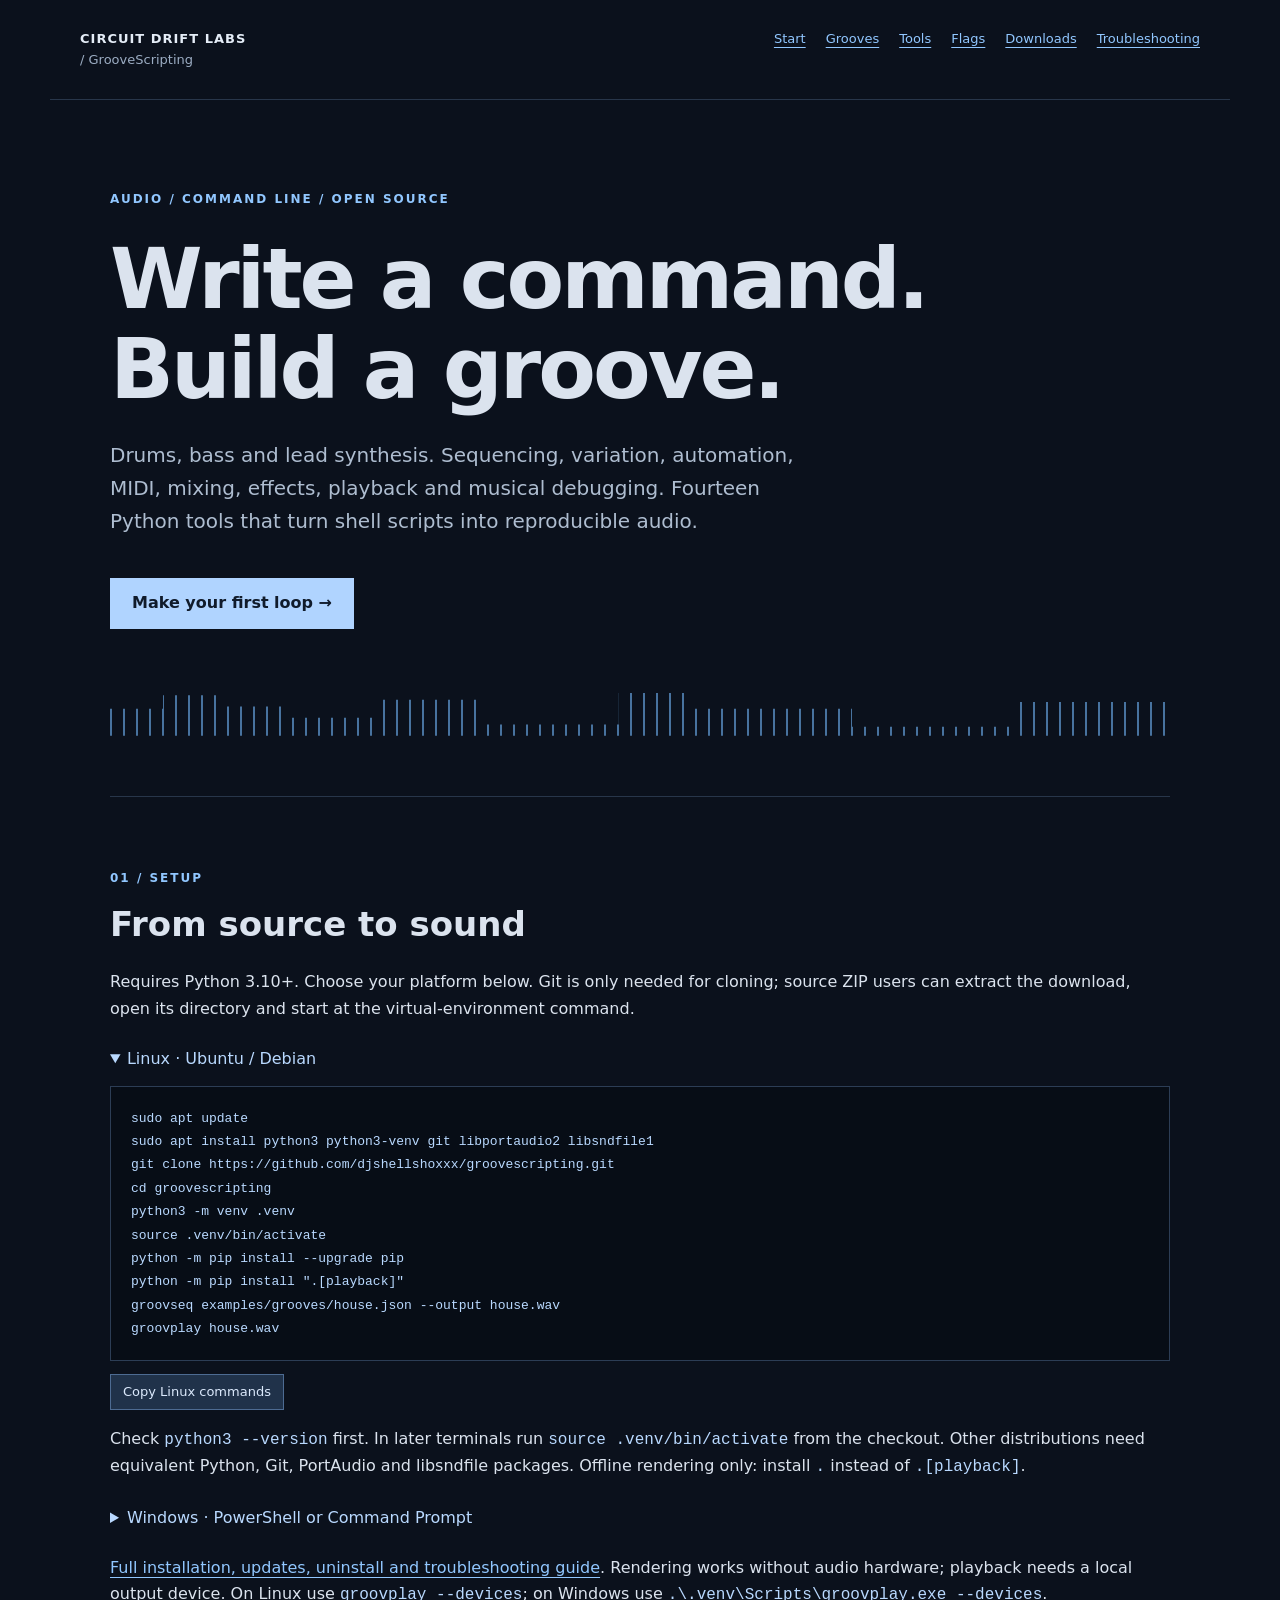
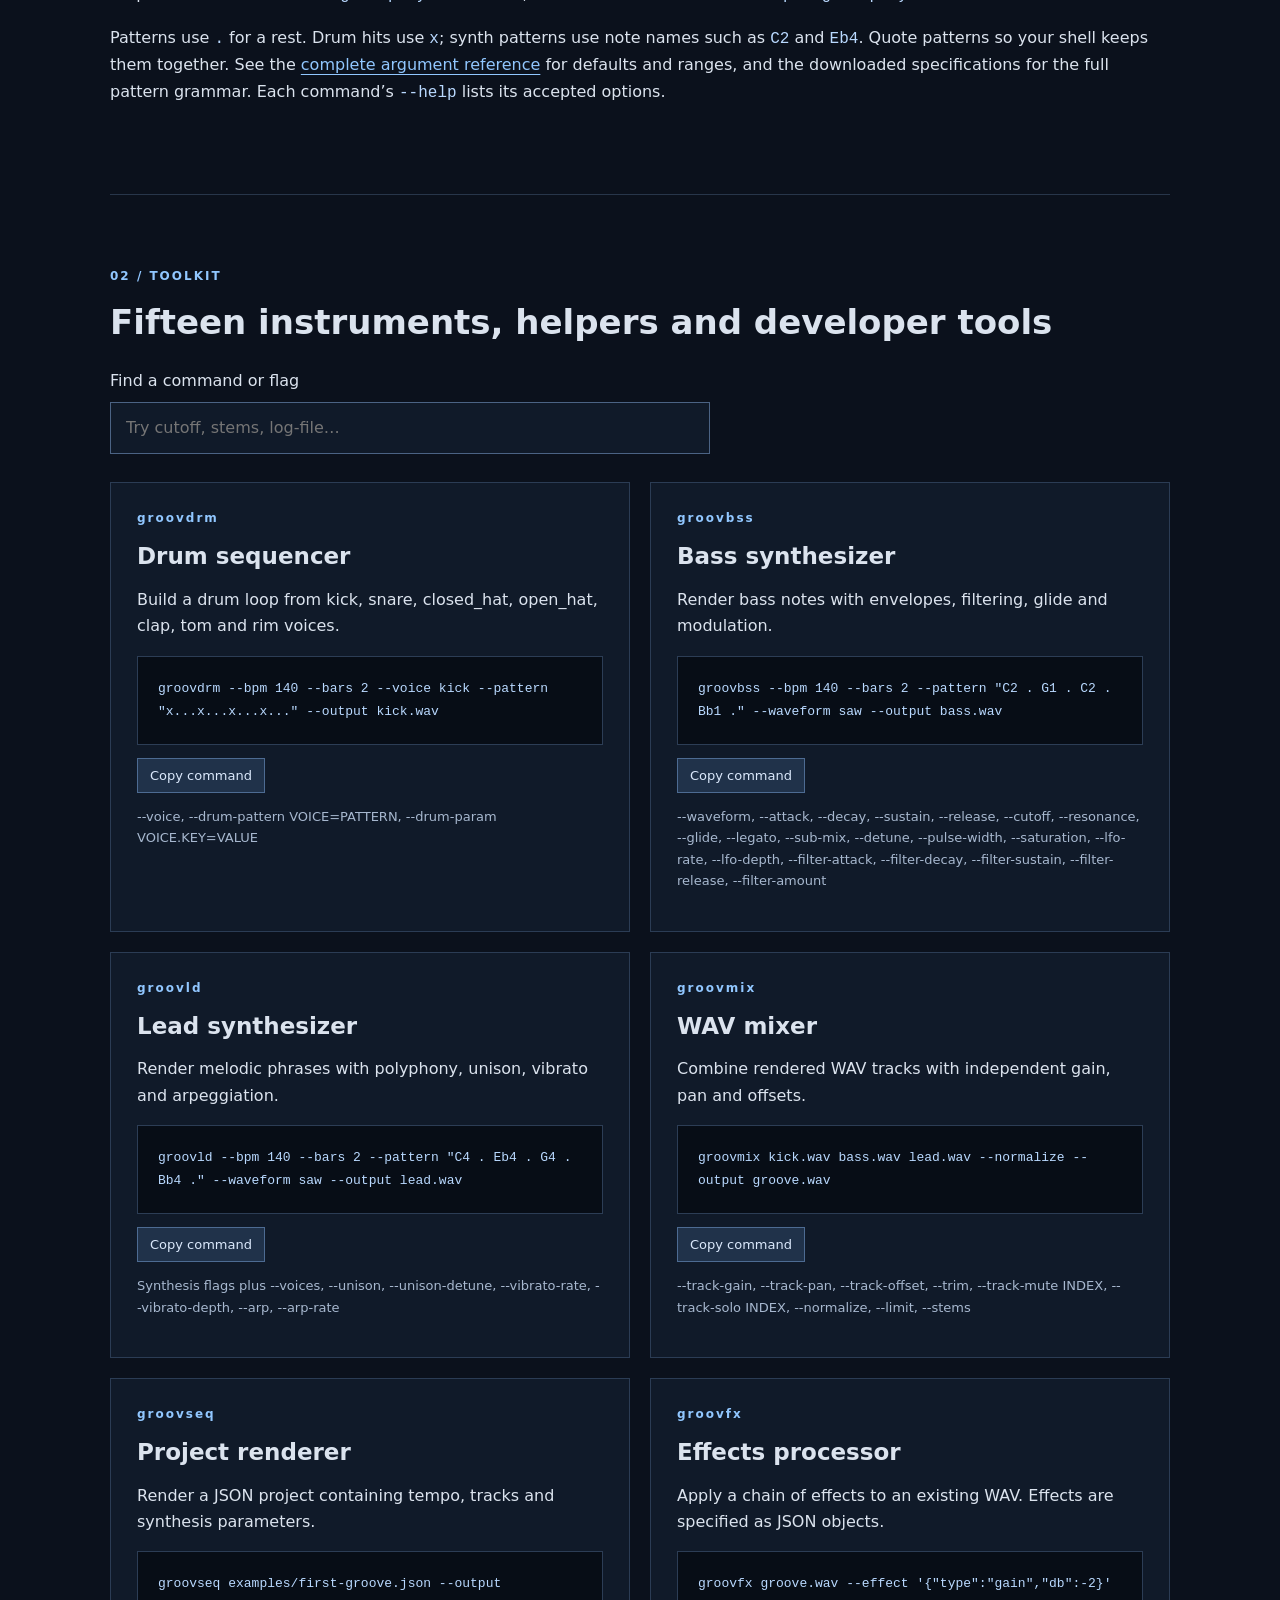
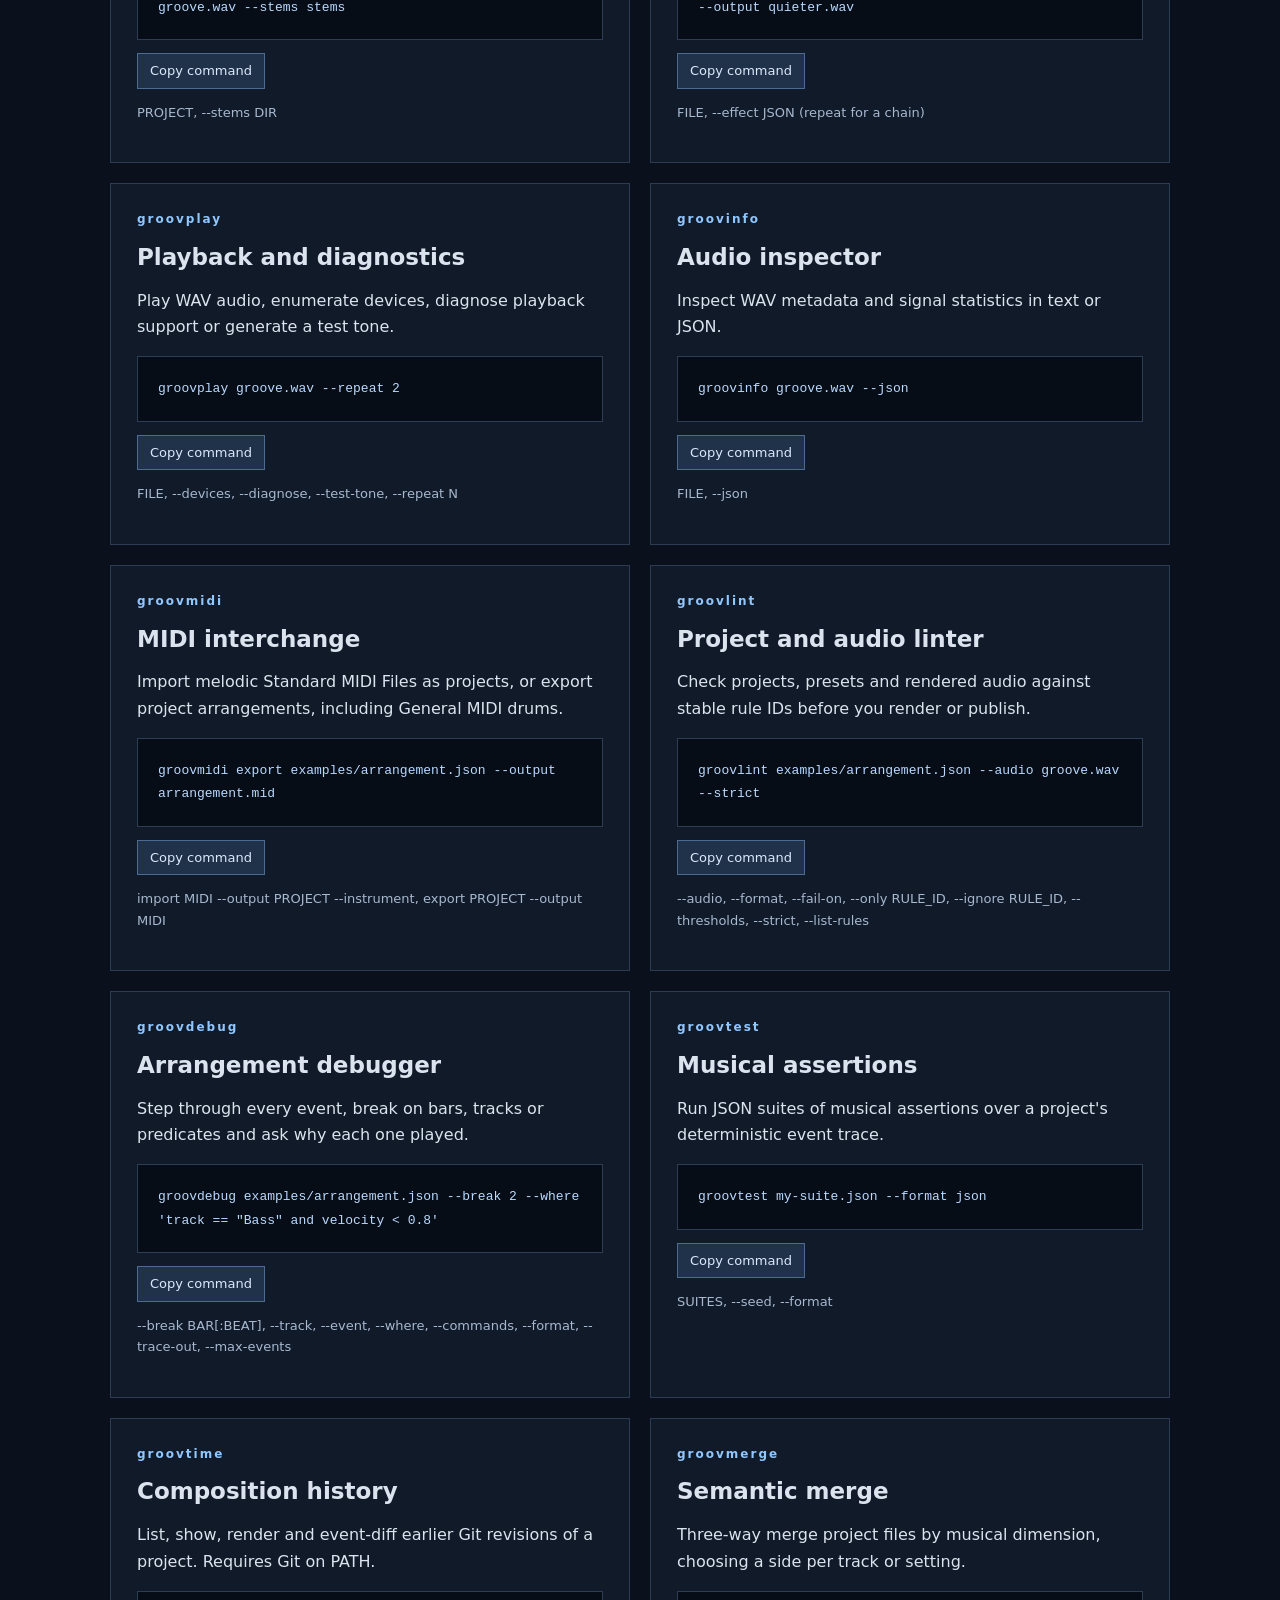
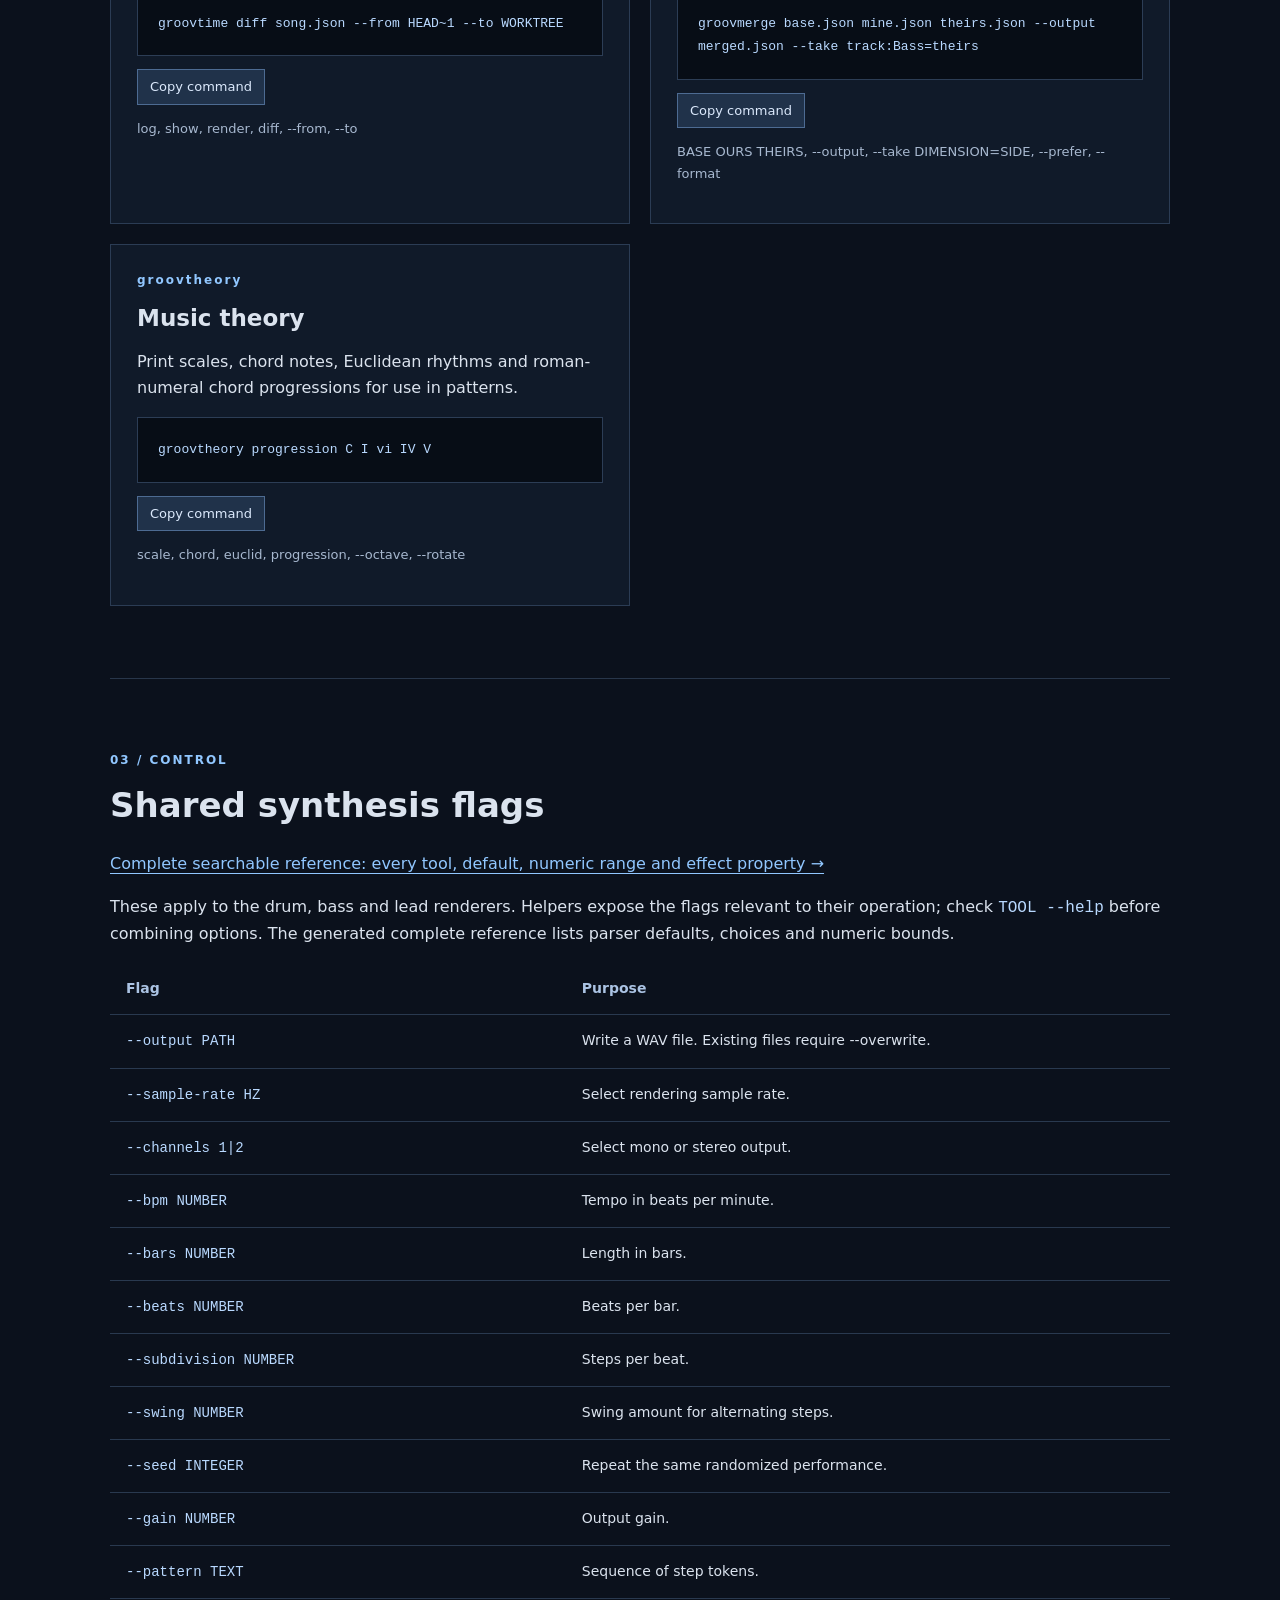
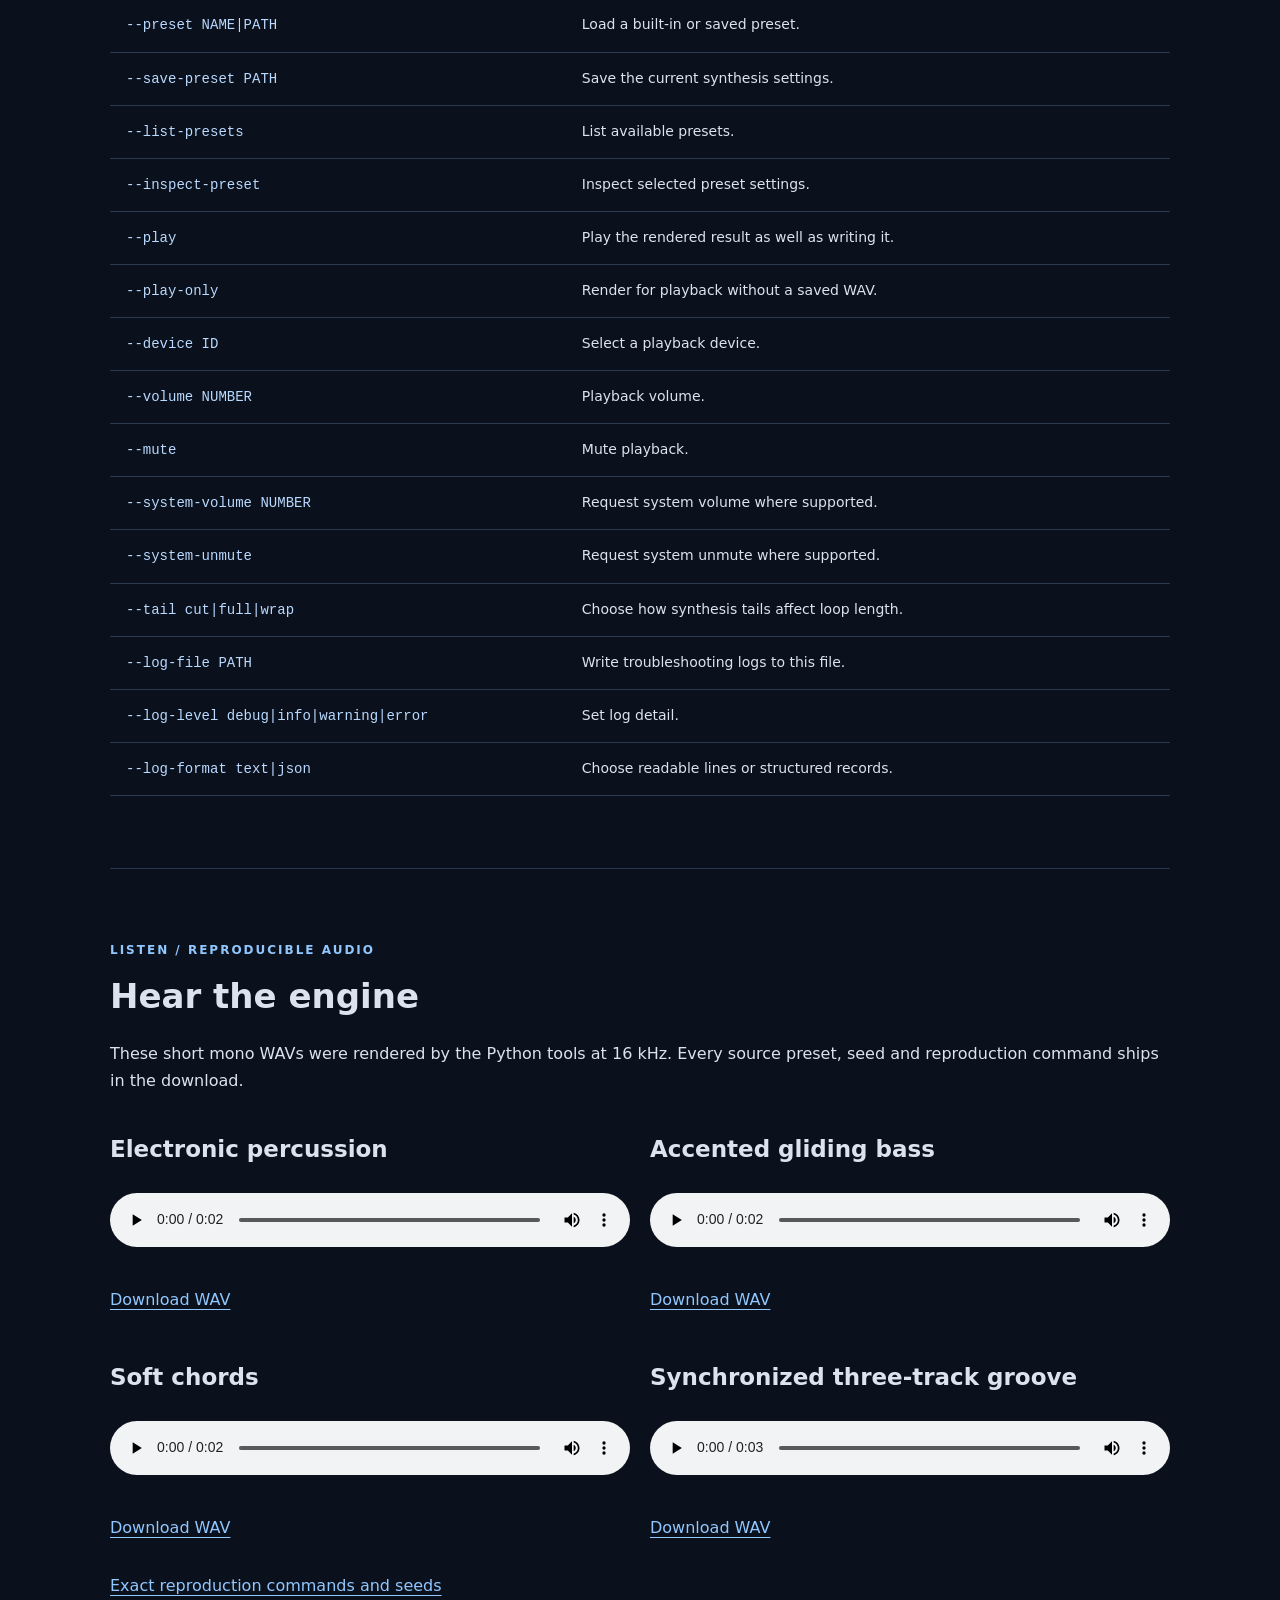
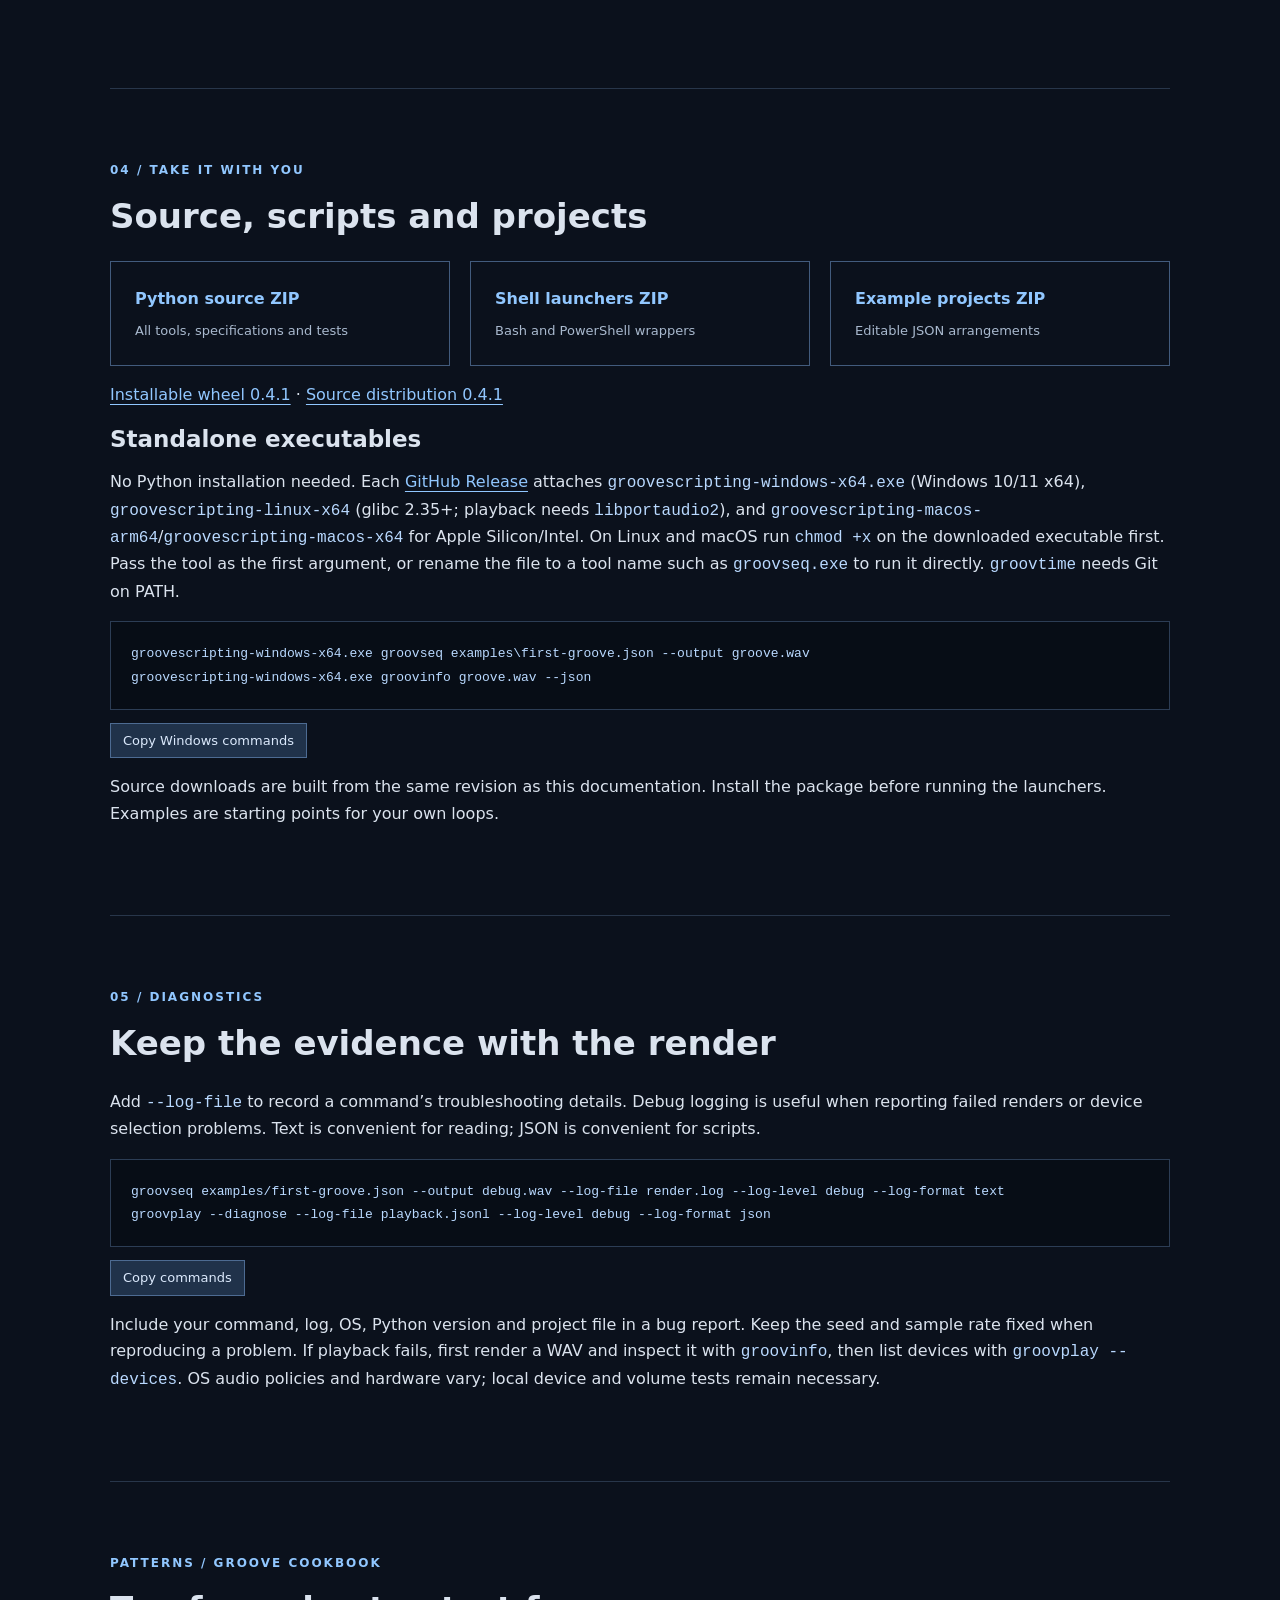
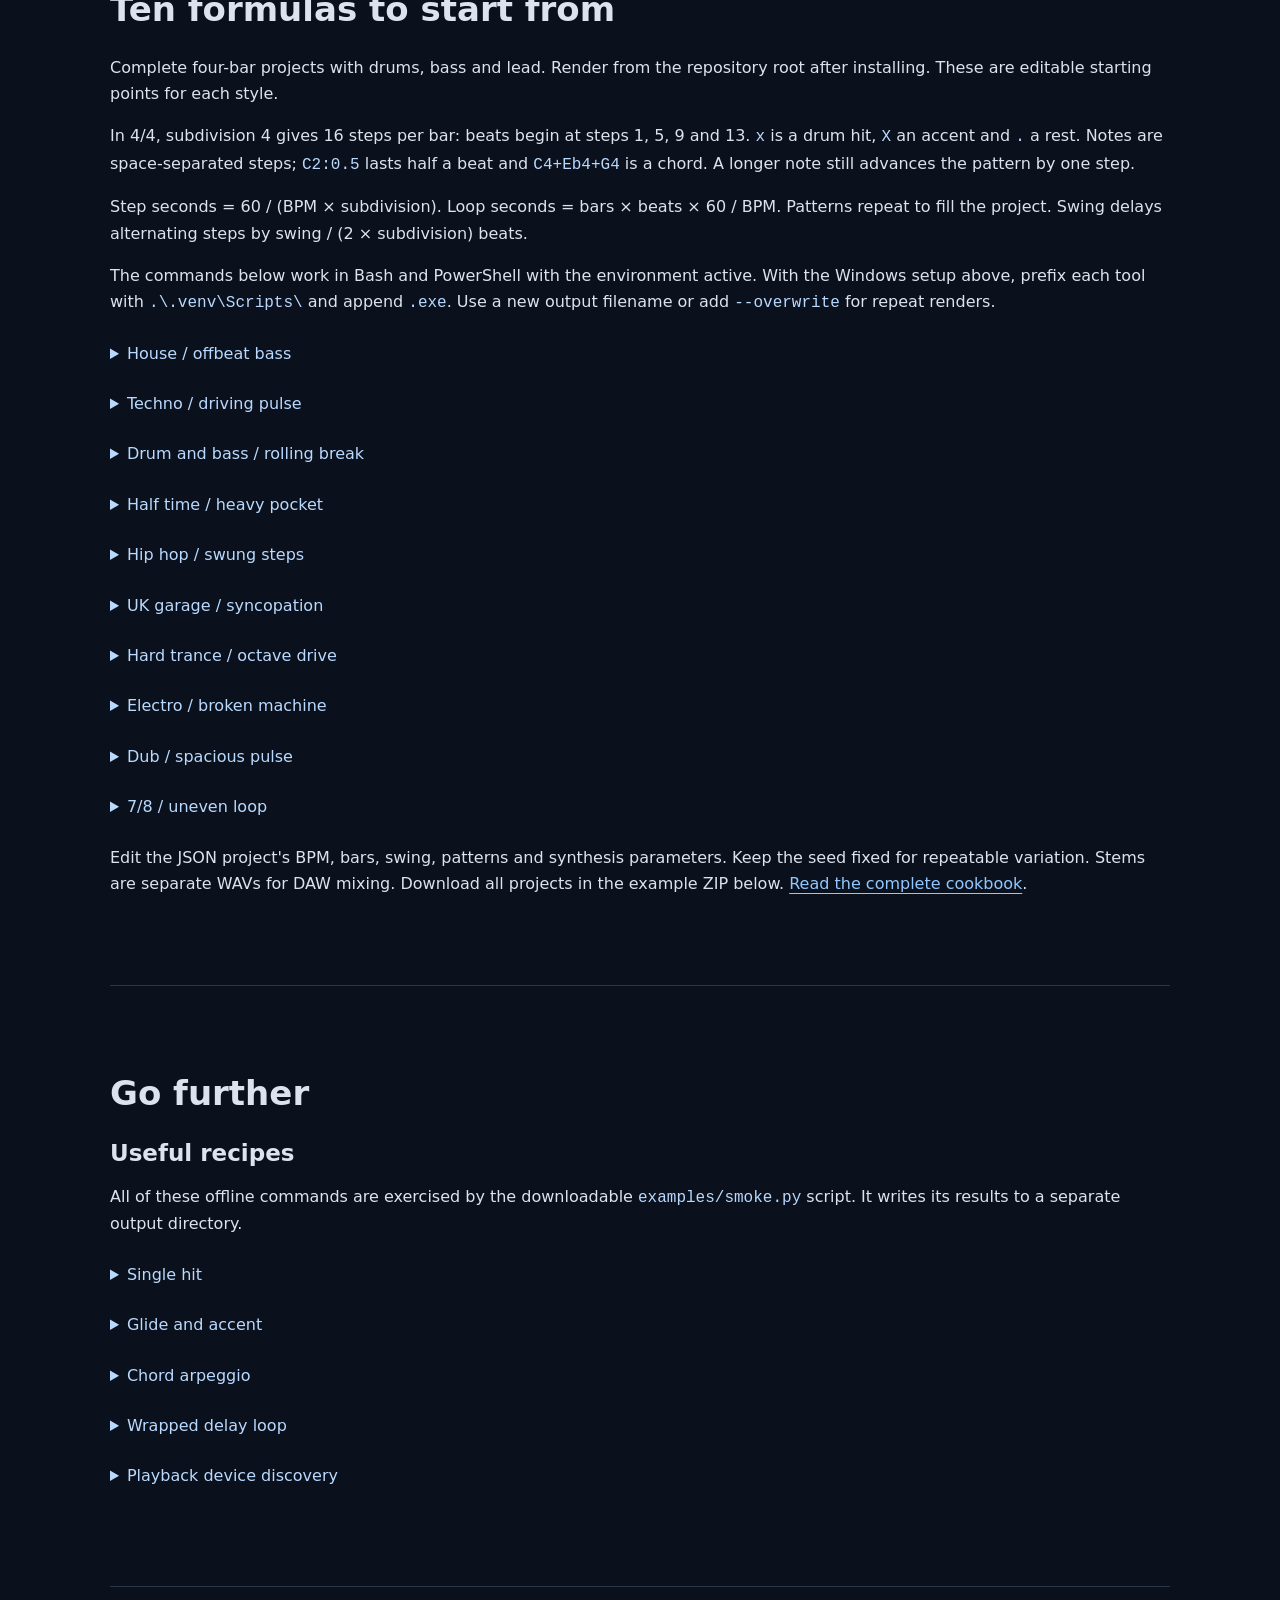
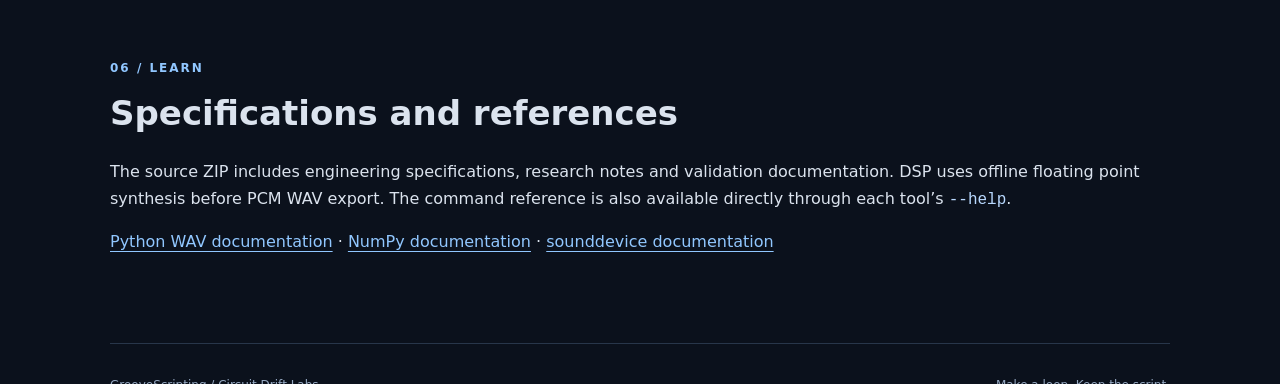
==== commit 33574c75: "Merge concurrent 0.4.1 audit fixes while preserving reviewed regressions" ====
--- a/docs/index.html
+++ b/docs/index.html
@@ -13,7 +13,7 @@
 .\.venv\Scripts\python.exe -m pip install --upgrade pip
 .\.venv\Scripts\python.exe -m pip install &quot;.[playback]&quot;
 .\.venv\Scripts\groovseq.exe examples/grooves/house.json --output house.wav
-.\.venv\Scripts\groovplay.exe house.wav</code></pre><button class="copy" type="button">Copy Windows commands</button><p>These commands use the virtual environment directly and need no PowerShell activation. Reuse the same executable paths in later sessions. If <code>py</code> is unavailable, use your installed <code>python</code> command to create the environment.</p></details><p><a href="installation.md">Full installation, updates, uninstall and troubleshooting guide</a>. Rendering works without audio hardware; playback needs a local output device. On Linux use <code>groovplay --devices</code>; on Windows use <code>.\.venv\Scripts\groovplay.exe --devices</code>.</p><p>Patterns use <code>.</code> for a rest. Drum hits use <code>x</code>; synth patterns use note names such as <code>C2</code> and <code>Eb4</code>. Quote patterns so your shell keeps them together. See the <a href="reference.html">complete argument reference</a> for defaults and ranges, and the downloaded specifications for the full pattern grammar. Each command’s <code>--help</code> lists its accepted options.</p></section><section id="tools"><div class="eyebrow">02 / TOOLKIT</div><h2>Fifteen instruments, helpers and developer tools</h2><label for="search">Find a command or flag</label><input id="search" type="search" placeholder="Try cutoff, stems, log-file…"><p id="search-status" role="status" class="muted"></p><div class="grid"><article class="tool" id="groovdrm" data-search="groovdrm Drum sequencer --voice, --drum-pattern VOICE=PATTERN, --drum-param VOICE.KEY=VALUE"><div class="eyebrow">groovdrm</div><h3>Drum sequencer</h3><p>Build a drum loop from kick, snare, closed_hat, open_hat, clap, tom and rim voices.</p><pre><code>groovdrm --bpm 140 --bars 2 --voice kick --pattern &quot;x...x...x...x...&quot; --output kick.wav</code></pre><button class="copy" type="button">Copy command</button><p class="flags">--voice, --drum-pattern VOICE=PATTERN, --drum-param VOICE.KEY=VALUE</p></article><article class="tool" id="groovbss" data-search="groovbss Bass synthesizer --waveform, --attack, --decay, --sustain, --release, --cutoff, --resonance, --glide, --legato, --sub-mix, --detune, --pulse-width, --saturation, --lfo-rate, --lfo-depth"><div class="eyebrow">groovbss</div><h3>Bass synthesizer</h3><p>Render bass notes with envelopes, filtering, glide and modulation.</p><pre><code>groovbss --bpm 140 --bars 2 --pattern &quot;C2 . G1 . C2 . Bb1 .&quot; --waveform saw --output bass.wav</code></pre><button class="copy" type="button">Copy command</button><p class="flags">--waveform, --attack, --decay, --sustain, --release, --cutoff, --resonance, --glide, --legato, --sub-mix, --detune, --pulse-width, --saturation, --lfo-rate, --lfo-depth, --filter-attack, --filter-decay, --filter-sustain, --filter-release, --filter-amount</p></article><article class="tool" id="groovld" data-search="groovld Lead synthesizer Synthesis flags plus --voices, --unison, --unison-detune, --vibrato-rate, --vibrato-depth, --arp, --arp-rate"><div class="eyebrow">groovld</div><h3>Lead synthesizer</h3><p>Render melodic phrases with polyphony, unison, vibrato and arpeggiation.</p><pre><code>groovld --bpm 140 --bars 2 --pattern &quot;C4 . Eb4 . G4 . Bb4 .&quot; --waveform saw --output lead.wav</code></pre><button class="copy" type="button">Copy command</button><p class="flags">Synthesis flags plus --voices, --unison, --unison-detune, --vibrato-rate, --vibrato-depth, --arp, --arp-rate</p></article><article class="tool" id="groovmix" data-search="groovmix WAV mixer --track-gain, --track-pan, --track-offset, --trim, --track-mute INDEX, --track-solo INDEX, --normalize, --limit, --stems"><div class="eyebrow">groovmix</div><h3>WAV mixer</h3><p>Combine rendered WAV tracks with independent gain, pan and offsets.</p><pre><code>groovmix kick.wav bass.wav lead.wav --normalize --output groove.wav</code></pre><button class="copy" type="button">Copy command</button><p class="flags">--track-gain, --track-pan, --track-offset, --trim, --track-mute INDEX, --track-solo INDEX, --normalize, --limit, --stems</p></article><article class="tool" id="groovseq" data-search="groovseq Project renderer PROJECT, --stems DIR"><div class="eyebrow">groovseq</div><h3>Project renderer</h3><p>Render a JSON project containing tempo, tracks and synthesis parameters.</p><pre><code>groovseq examples/first-groove.json --output groove.wav --stems stems</code></pre><button class="copy" type="button">Copy command</button><p class="flags">PROJECT, --stems DIR</p></article><article class="tool" id="groovfx" data-search="groovfx Effects processor FILE, --effect JSON (repeat for a chain)"><div class="eyebrow">groovfx</div><h3>Effects processor</h3><p>Apply a chain of effects to an existing WAV. Effects are specified as JSON objects.</p><pre><code>groovfx groove.wav --effect &#x27;{&quot;type&quot;:&quot;gain&quot;,&quot;db&quot;:-2}&#x27; --output quieter.wav</code></pre><button class="copy" type="button">Copy command</button><p class="flags">FILE, --effect JSON (repeat for a chain)</p></article><article class="tool" id="groovplay" data-search="groovplay Playback and diagnostics FILE, --devices, --diagnose, --test-tone, --repeat N"><div class="eyebrow">groovplay</div><h3>Playback and diagnostics</h3><p>Play WAV audio, enumerate devices, diagnose playback support or generate a test tone.</p><pre><code>groovplay groove.wav --repeat 2</code></pre><button class="copy" type="button">Copy command</button><p class="flags">FILE, --devices, --diagnose, --test-tone, --repeat N</p></article><article class="tool" id="groovinfo" data-search="groovinfo Audio inspector FILE, --json"><div class="eyebrow">groovinfo</div><h3>Audio inspector</h3><p>Inspect WAV metadata and signal statistics in text or JSON.</p><pre><code>groovinfo groove.wav --json</code></pre><button class="copy" type="button">Copy command</button><p class="flags">FILE, --json</p></article><article class="tool" id="groovmidi" data-search="groovmidi MIDI interchange import MIDI --output PROJECT --instrument, export PROJECT --output MIDI"><div class="eyebrow">groovmidi</div><h3>MIDI interchange</h3><p>Import melodic Standard MIDI Files as projects, or export project arrangements, including General MIDI drums.</p><pre><code>groovmidi export examples/arrangement.json --output arrangement.mid</code></pre><button class="copy" type="button">Copy command</button><p class="flags">import MIDI --output PROJECT --instrument, export PROJECT --output MIDI</p></article><article class="tool" id="groovlint" data-search="groovlint Project and audio linter --audio, --format, --fail-on, --only RULE_ID, --ignore RULE_ID, --thresholds, --strict, --list-rules"><div class="eyebrow">groovlint</div><h3>Project and audio linter</h3><p>Check projects, presets and rendered audio against stable rule IDs before you render or publish.</p><pre><code>groovlint examples/arrangement.json --audio groove.wav --strict</code></pre><button class="copy" type="button">Copy command</button><p class="flags">--audio, --format, --fail-on, --only RULE_ID, --ignore RULE_ID, --thresholds, --strict, --list-rules</p></article><article class="tool" id="groovdebug" data-search="groovdebug Arrangement debugger --break BAR[:BEAT], --track, --event, --where, --commands, --format, --trace-out, --max-events"><div class="eyebrow">groovdebug</div><h3>Arrangement debugger</h3><p>Step through every event, break on bars, tracks or predicates and ask why each one played.</p><pre><code>groovdebug examples/arrangement.json --break 2 --where &#x27;track == &quot;Bass&quot; and velocity &lt; 0.8&#x27;</code></pre><button class="copy" type="button">Copy command</button><p class="flags">--break BAR[:BEAT], --track, --event, --where, --commands, --format, --trace-out, --max-events</p></article><article class="tool" id="groovtest" data-search="groovtest Musical assertions SUITES, --seed, --format"><div class="eyebrow">groovtest</div><h3>Musical assertions</h3><p>Run JSON suites of musical assertions over a project's deterministic event trace.</p><pre><code>groovtest my-suite.json --format json</code></pre><button class="copy" type="button">Copy command</button><p class="flags">SUITES, --seed, --format</p></article><article class="tool" id="groovtime" data-search="groovtime Composition history log, show, render, diff, --from, --to"><div class="eyebrow">groovtime</div><h3>Composition history</h3><p>List, show, render and event-diff earlier Git revisions of a project. Requires Git on PATH.</p><pre><code>groovtime diff song.json --from HEAD~1 --to WORKTREE</code></pre><button class="copy" type="button">Copy command</button><p class="flags">log, show, render, diff, --from, --to</p></article><article class="tool" id="groovmerge" data-search="groovmerge Semantic merge BASE OURS THEIRS, --output, --take DIMENSION=SIDE, --prefer, --format"><div class="eyebrow">groovmerge</div><h3>Semantic merge</h3><p>Three-way merge project files by musical dimension, choosing a side per track or setting.</p><pre><code>groovmerge base.json mine.json theirs.json --output merged.json --take track:Bass=theirs</code></pre><button class="copy" type="button">Copy command</button><p class="flags">BASE OURS THEIRS, --output, --take DIMENSION=SIDE, --prefer, --format</p></article><article class="tool" id="groovtheory" data-search="groovtheory Music theory scale chord euclid progression"><div class="eyebrow">groovtheory</div><h3>Music theory</h3><p>Print scales, chord notes, Euclidean rhythms and roman-numeral chord progressions for use in patterns.</p><pre><code>groovtheory progression C I vi IV V</code></pre><button class="copy" type="button">Copy command</button><p class="flags">scale, chord, euclid, progression, --octave, --rotate</p></article></div></section><section id="flags"><div class="eyebrow">03 / CONTROL</div><h2>Shared synthesis flags</h2><p><a href="reference.html">Complete searchable reference: every tool, default, numeric range and effect property →</a></p><p>These apply to the drum, bass and lead renderers. Helpers expose the flags relevant to their operation; check <code>TOOL --help</code> before combining options. The generated complete reference lists parser defaults, choices and numeric bounds.</p><div class="table-wrap"><table><thead><tr><th>Flag</th><th>Purpose</th></tr></thead><tbody><tr data-search="--output PATH Write a WAV file. Existing files require --overwrite."><td><code>--output PATH</code></td><td>Write a WAV file. Existing files require --overwrite.</td></tr><tr data-search="--sample-rate HZ Select rendering sample rate."><td><code>--sample-rate HZ</code></td><td>Select rendering sample rate.</td></tr><tr data-search="--channels 1|2 Select mono or stereo output."><td><code>--channels 1|2</code></td><td>Select mono or stereo output.</td></tr><tr data-search="--bpm NUMBER Tempo in beats per minute."><td><code>--bpm NUMBER</code></td><td>Tempo in beats per minute.</td></tr><tr data-search="--bars NUMBER Length in bars."><td><code>--bars NUMBER</code></td><td>Length in bars.</td></tr><tr data-search="--beats NUMBER Beats per bar."><td><code>--beats NUMBER</code></td><td>Beats per bar.</td></tr><tr data-search="--subdivision NUMBER Steps per beat."><td><code>--subdivision NUMBER</code></td><td>Steps per beat.</td></tr><tr data-search="--swing NUMBER Swing amount for alternating steps."><td><code>--swing NUMBER</code></td><td>Swing amount for alternating steps.</td></tr><tr data-search="--seed INTEGER Repeat the same randomized performance."><td><code>--seed INTEGER</code></td><td>Repeat the same randomized performance.</td></tr><tr data-search="--gain NUMBER Output gain."><td><code>--gain NUMBER</code></td><td>Output gain.</td></tr><tr data-search="--pattern TEXT Sequence of step tokens."><td><code>--pattern TEXT</code></td><td>Sequence of step tokens.</td></tr><tr data-search="--preset NAME|PATH Load a built-in or saved preset."><td><code>--preset NAME|PATH</code></td><td>Load a built-in or saved preset.</td></tr><tr data-search="--save-preset PATH Save the current synthesis settings."><td><code>--save-preset PATH</code></td><td>Save the current synthesis settings.</td></tr><tr data-search="--list-presets List available presets."><td><code>--list-presets</code></td><td>List available presets.</td></tr><tr data-search="--inspect-preset Inspect selected preset settings."><td><code>--inspect-preset</code></td><td>Inspect selected preset settings.</td></tr><tr data-search="--play Play the rendered result as well as writing it."><td><code>--play</code></td><td>Play the rendered result as well as writing it.</td></tr><tr data-search="--play-only Render for playback without a saved WAV."><td><code>--play-only</code></td><td>Render for playback without a saved WAV.</td></tr><tr data-search="--device ID Select a playback device."><td><code>--device ID</code></td><td>Select a playback device.</td></tr><tr data-search="--volume NUMBER Playback volume."><td><code>--volume NUMBER</code></td><td>Playback volume.</td></tr><tr data-search="--mute Mute playback."><td><code>--mute</code></td><td>Mute playback.</td></tr><tr data-search="--system-volume NUMBER Request system volume where supported."><td><code>--system-volume NUMBER</code></td><td>Request system volume where supported.</td></tr><tr data-search="--system-unmute Request system unmute where supported."><td><code>--system-unmute</code></td><td>Request system unmute where supported.</td></tr><tr data-search="--tail cut|full|wrap Choose how synthesis tails affect loop length."><td><code>--tail cut|full|wrap</code></td><td>Choose how synthesis tails affect loop length.</td></tr><tr data-search="--log-file PATH Write troubleshooting logs to this file."><td><code>--log-file PATH</code></td><td>Write troubleshooting logs to this file.</td></tr><tr data-search="--log-level debug|info|warning|error Set log detail."><td><code>--log-level debug|info|warning|error</code></td><td>Set log detail.</td></tr><tr data-search="--log-format text|json Choose readable lines or structured records."><td><code>--log-format text|json</code></td><td>Choose readable lines or structured records.</td></tr></tbody></table></div></section><section id="demos"><div class="eyebrow">LISTEN / REPRODUCIBLE AUDIO</div><h2>Hear the engine</h2><p>These short mono WAVs were rendered by the Python tools at 16 kHz. Every source preset, seed and reproduction command ships in the download.</p><div class="grid"><article><h3>Electronic percussion</h3><audio controls preload="metadata" aria-label="Electronic percussion"><source src="audio/drums.wav" type="audio/wav"></audio><p><a href="audio/drums.wav" download>Download WAV</a></p></article><article><h3>Accented gliding bass</h3><audio controls preload="metadata" aria-label="Accented gliding bass"><source src="audio/bass.wav" type="audio/wav"></audio><p><a href="audio/bass.wav" download>Download WAV</a></p></article><article><h3>Soft chords</h3><audio controls preload="metadata" aria-label="Soft chords"><source src="audio/chords.wav" type="audio/wav"></audio><p><a href="audio/chords.wav" download>Download WAV</a></p></article><article><h3>Synchronized three-track groove</h3><audio controls preload="metadata" aria-label="Synchronized three-track groove"><source src="audio/groove.wav" type="audio/wav"></audio><p><a href="audio/groove.wav" download>Download WAV</a></p></article></div><p><a href="audio/README.md">Exact reproduction commands and seeds</a></p></section><section id="downloads"><div class="eyebrow">04 / TAKE IT WITH YOU</div><h2>Source, scripts and projects</h2><div class="download-grid"><a class="download" href="downloads/groovescripting-source.zip">Python source ZIP <span>All tools, specifications and tests</span></a><a class="download" href="downloads/groovescripting-launchers.zip">Shell launchers ZIP <span>Bash and PowerShell wrappers</span></a><a class="download" href="downloads/groovescripting-examples.zip">Example projects ZIP <span>Editable JSON arrangements</span></a></div><p><a href="downloads/groovescripting-0.4.1-py3-none-any.whl" download>Installable wheel 0.4.1</a> · <a href="downloads/groovescripting-0.4.1.tar.gz" download>Source distribution 0.4.1</a></p><h3>Standalone executables</h3><p>No Python installation needed. Each <a href="https://github.com/djshellshoxxx/groovescripting/releases/latest">GitHub Release</a> attaches <code>groovescripting-windows-x64.exe</code> (Windows 10/11 x64) and <code>groovescripting-linux-x64</code> (glibc 2.35+; run <code>chmod +x</code> first, playback needs <code>libportaudio2</code>). Pass the tool as the first argument, or rename the file to a tool name such as <code>groovseq.exe</code> to run it directly. <code>groovtime</code> needs Git on PATH.</p><pre><code>groovescripting-windows-x64.exe groovseq examples\first-groove.json --output groove.wav
+.\.venv\Scripts\groovplay.exe house.wav</code></pre><button class="copy" type="button">Copy Windows commands</button><p>These commands use the virtual environment directly and need no PowerShell activation. Reuse the same executable paths in later sessions. If <code>py</code> is unavailable, use your installed <code>python</code> command to create the environment.</p></details><p><a href="installation.md">Full installation, updates, uninstall and troubleshooting guide</a>. Rendering works without audio hardware; playback needs a local output device. On Linux use <code>groovplay --devices</code>; on Windows use <code>.\.venv\Scripts\groovplay.exe --devices</code>.</p><p>Patterns use <code>.</code> for a rest. Drum hits use <code>x</code>; synth patterns use note names such as <code>C2</code> and <code>Eb4</code>. Quote patterns so your shell keeps them together. See the <a href="reference.html">complete argument reference</a> for defaults and ranges, and the downloaded specifications for the full pattern grammar. Each command’s <code>--help</code> lists its accepted options.</p></section><section id="tools"><div class="eyebrow">02 / TOOLKIT</div><h2>Fifteen instruments, helpers and developer tools</h2><label for="search">Find a command or flag</label><input id="search" type="search" placeholder="Try cutoff, stems, log-file…"><p id="search-status" role="status" class="muted"></p><div class="grid"><article class="tool" id="groovdrm" data-search="groovdrm Drum sequencer --voice, --drum-pattern VOICE=PATTERN, --drum-param VOICE.KEY=VALUE"><div class="eyebrow">groovdrm</div><h3>Drum sequencer</h3><p>Build a drum loop from kick, snare, closed_hat, open_hat, clap, tom and rim voices.</p><pre><code>groovdrm --bpm 140 --bars 2 --voice kick --pattern &quot;x...x...x...x...&quot; --output kick.wav</code></pre><button class="copy" type="button">Copy command</button><p class="flags">--voice, --drum-pattern VOICE=PATTERN, --drum-param VOICE.KEY=VALUE</p></article><article class="tool" id="groovbss" data-search="groovbss Bass synthesizer --waveform, --attack, --decay, --sustain, --release, --cutoff, --resonance, --glide, --legato, --sub-mix, --detune, --pulse-width, --saturation, --lfo-rate, --lfo-depth"><div class="eyebrow">groovbss</div><h3>Bass synthesizer</h3><p>Render bass notes with envelopes, filtering, glide and modulation.</p><pre><code>groovbss --bpm 140 --bars 2 --pattern &quot;C2 . G1 . C2 . Bb1 .&quot; --waveform saw --output bass.wav</code></pre><button class="copy" type="button">Copy command</button><p class="flags">--waveform, --attack, --decay, --sustain, --release, --cutoff, --resonance, --glide, --legato, --sub-mix, --detune, --pulse-width, --saturation, --lfo-rate, --lfo-depth, --filter-attack, --filter-decay, --filter-sustain, --filter-release, --filter-amount</p></article><article class="tool" id="groovld" data-search="groovld Lead synthesizer Synthesis flags plus --voices, --unison, --unison-detune, --vibrato-rate, --vibrato-depth, --arp, --arp-rate"><div class="eyebrow">groovld</div><h3>Lead synthesizer</h3><p>Render melodic phrases with polyphony, unison, vibrato and arpeggiation.</p><pre><code>groovld --bpm 140 --bars 2 --pattern &quot;C4 . Eb4 . G4 . Bb4 .&quot; --waveform saw --output lead.wav</code></pre><button class="copy" type="button">Copy command</button><p class="flags">Synthesis flags plus --voices, --unison, --unison-detune, --vibrato-rate, --vibrato-depth, --arp, --arp-rate</p></article><article class="tool" id="groovmix" data-search="groovmix WAV mixer --track-gain, --track-pan, --track-offset, --trim, --track-mute INDEX, --track-solo INDEX, --normalize, --limit, --stems"><div class="eyebrow">groovmix</div><h3>WAV mixer</h3><p>Combine rendered WAV tracks with independent gain, pan and offsets.</p><pre><code>groovmix kick.wav bass.wav lead.wav --normalize --output groove.wav</code></pre><button class="copy" type="button">Copy command</button><p class="flags">--track-gain, --track-pan, --track-offset, --trim, --track-mute INDEX, --track-solo INDEX, --normalize, --limit, --stems</p></article><article class="tool" id="groovseq" data-search="groovseq Project renderer PROJECT, --stems DIR"><div class="eyebrow">groovseq</div><h3>Project renderer</h3><p>Render a JSON project containing tempo, tracks and synthesis parameters.</p><pre><code>groovseq examples/first-groove.json --output groove.wav --stems stems</code></pre><button class="copy" type="button">Copy command</button><p class="flags">PROJECT, --stems DIR</p></article><article class="tool" id="groovfx" data-search="groovfx Effects processor FILE, --effect JSON (repeat for a chain)"><div class="eyebrow">groovfx</div><h3>Effects processor</h3><p>Apply a chain of effects to an existing WAV. Effects are specified as JSON objects.</p><pre><code>groovfx groove.wav --effect &#x27;{&quot;type&quot;:&quot;gain&quot;,&quot;db&quot;:-2}&#x27; --output quieter.wav</code></pre><button class="copy" type="button">Copy command</button><p class="flags">FILE, --effect JSON (repeat for a chain)</p></article><article class="tool" id="groovplay" data-search="groovplay Playback and diagnostics FILE, --devices, --diagnose, --test-tone, --repeat N"><div class="eyebrow">groovplay</div><h3>Playback and diagnostics</h3><p>Play WAV audio, enumerate devices, diagnose playback support or generate a test tone.</p><pre><code>groovplay groove.wav --repeat 2</code></pre><button class="copy" type="button">Copy command</button><p class="flags">FILE, --devices, --diagnose, --test-tone, --repeat N</p></article><article class="tool" id="groovinfo" data-search="groovinfo Audio inspector FILE, --json"><div class="eyebrow">groovinfo</div><h3>Audio inspector</h3><p>Inspect WAV metadata and signal statistics in text or JSON.</p><pre><code>groovinfo groove.wav --json</code></pre><button class="copy" type="button">Copy command</button><p class="flags">FILE, --json</p></article><article class="tool" id="groovmidi" data-search="groovmidi MIDI interchange import MIDI --output PROJECT --instrument, export PROJECT --output MIDI"><div class="eyebrow">groovmidi</div><h3>MIDI interchange</h3><p>Import melodic Standard MIDI Files as projects, or export project arrangements, including General MIDI drums.</p><pre><code>groovmidi export examples/arrangement.json --output arrangement.mid</code></pre><button class="copy" type="button">Copy command</button><p class="flags">import MIDI --output PROJECT --instrument, export PROJECT --output MIDI</p></article><article class="tool" id="groovlint" data-search="groovlint Project and audio linter --audio, --format, --fail-on, --only RULE_ID, --ignore RULE_ID, --thresholds, --strict, --list-rules"><div class="eyebrow">groovlint</div><h3>Project and audio linter</h3><p>Check projects, presets and rendered audio against stable rule IDs before you render or publish.</p><pre><code>groovlint examples/arrangement.json --audio groove.wav --strict</code></pre><button class="copy" type="button">Copy command</button><p class="flags">--audio, --format, --fail-on, --only RULE_ID, --ignore RULE_ID, --thresholds, --strict, --list-rules</p></article><article class="tool" id="groovdebug" data-search="groovdebug Arrangement debugger --break BAR[:BEAT], --track, --event, --where, --commands, --format, --trace-out, --max-events"><div class="eyebrow">groovdebug</div><h3>Arrangement debugger</h3><p>Step through every event, break on bars, tracks or predicates and ask why each one played.</p><pre><code>groovdebug examples/arrangement.json --break 2 --where &#x27;track == &quot;Bass&quot; and velocity &lt; 0.8&#x27;</code></pre><button class="copy" type="button">Copy command</button><p class="flags">--break BAR[:BEAT], --track, --event, --where, --commands, --format, --trace-out, --max-events</p></article><article class="tool" id="groovtest" data-search="groovtest Musical assertions SUITES, --seed, --format"><div class="eyebrow">groovtest</div><h3>Musical assertions</h3><p>Run JSON suites of musical assertions over a project's deterministic event trace.</p><pre><code>groovtest my-suite.json --format json</code></pre><button class="copy" type="button">Copy command</button><p class="flags">SUITES, --seed, --format</p></article><article class="tool" id="groovtime" data-search="groovtime Composition history log, show, render, diff, --from, --to"><div class="eyebrow">groovtime</div><h3>Composition history</h3><p>List, show, render and event-diff earlier Git revisions of a project. Requires Git on PATH.</p><pre><code>groovtime diff song.json --from HEAD~1 --to WORKTREE</code></pre><button class="copy" type="button">Copy command</button><p class="flags">log, show, render, diff, --from, --to</p></article><article class="tool" id="groovmerge" data-search="groovmerge Semantic merge BASE OURS THEIRS, --output, --take DIMENSION=SIDE, --prefer, --format"><div class="eyebrow">groovmerge</div><h3>Semantic merge</h3><p>Three-way merge project files by musical dimension, choosing a side per track or setting.</p><pre><code>groovmerge base.json mine.json theirs.json --output merged.json --take track:Bass=theirs</code></pre><button class="copy" type="button">Copy command</button><p class="flags">BASE OURS THEIRS, --output, --take DIMENSION=SIDE, --prefer, --format</p></article><article class="tool" id="groovtheory" data-search="groovtheory Music theory scale chord euclid progression"><div class="eyebrow">groovtheory</div><h3>Music theory</h3><p>Print scales, chord notes, Euclidean rhythms and roman-numeral chord progressions for use in patterns.</p><pre><code>groovtheory progression C I vi IV V</code></pre><button class="copy" type="button">Copy command</button><p class="flags">scale, chord, euclid, progression, --octave, --rotate</p></article></div></section><section id="flags"><div class="eyebrow">03 / CONTROL</div><h2>Shared synthesis flags</h2><p><a href="reference.html">Complete searchable reference: every tool, default, numeric range and effect property →</a></p><p>These apply to the drum, bass and lead renderers. Helpers expose the flags relevant to their operation; check <code>TOOL --help</code> before combining options. The generated complete reference lists parser defaults, choices and numeric bounds.</p><div class="table-wrap"><table><thead><tr><th>Flag</th><th>Purpose</th></tr></thead><tbody><tr data-search="--output PATH Write a WAV file. Existing files require --overwrite."><td><code>--output PATH</code></td><td>Write a WAV file. Existing files require --overwrite.</td></tr><tr data-search="--sample-rate HZ Select rendering sample rate."><td><code>--sample-rate HZ</code></td><td>Select rendering sample rate.</td></tr><tr data-search="--channels 1|2 Select mono or stereo output."><td><code>--channels 1|2</code></td><td>Select mono or stereo output.</td></tr><tr data-search="--bpm NUMBER Tempo in beats per minute."><td><code>--bpm NUMBER</code></td><td>Tempo in beats per minute.</td></tr><tr data-search="--bars NUMBER Length in bars."><td><code>--bars NUMBER</code></td><td>Length in bars.</td></tr><tr data-search="--beats NUMBER Beats per bar."><td><code>--beats NUMBER</code></td><td>Beats per bar.</td></tr><tr data-search="--subdivision NUMBER Steps per beat."><td><code>--subdivision NUMBER</code></td><td>Steps per beat.</td></tr><tr data-search="--swing NUMBER Swing amount for alternating steps."><td><code>--swing NUMBER</code></td><td>Swing amount for alternating steps.</td></tr><tr data-search="--seed INTEGER Repeat the same randomized performance."><td><code>--seed INTEGER</code></td><td>Repeat the same randomized performance.</td></tr><tr data-search="--gain NUMBER Output gain."><td><code>--gain NUMBER</code></td><td>Output gain.</td></tr><tr data-search="--pattern TEXT Sequence of step tokens."><td><code>--pattern TEXT</code></td><td>Sequence of step tokens.</td></tr><tr data-search="--preset NAME|PATH Load a built-in or saved preset."><td><code>--preset NAME|PATH</code></td><td>Load a built-in or saved preset.</td></tr><tr data-search="--save-preset PATH Save the current synthesis settings."><td><code>--save-preset PATH</code></td><td>Save the current synthesis settings.</td></tr><tr data-search="--list-presets List available presets."><td><code>--list-presets</code></td><td>List available presets.</td></tr><tr data-search="--inspect-preset Inspect selected preset settings."><td><code>--inspect-preset</code></td><td>Inspect selected preset settings.</td></tr><tr data-search="--play Play the rendered result as well as writing it."><td><code>--play</code></td><td>Play the rendered result as well as writing it.</td></tr><tr data-search="--play-only Render for playback without a saved WAV."><td><code>--play-only</code></td><td>Render for playback without a saved WAV.</td></tr><tr data-search="--device ID Select a playback device."><td><code>--device ID</code></td><td>Select a playback device.</td></tr><tr data-search="--volume NUMBER Playback volume."><td><code>--volume NUMBER</code></td><td>Playback volume.</td></tr><tr data-search="--mute Mute playback."><td><code>--mute</code></td><td>Mute playback.</td></tr><tr data-search="--system-volume NUMBER Request system volume where supported."><td><code>--system-volume NUMBER</code></td><td>Request system volume where supported.</td></tr><tr data-search="--system-unmute Request system unmute where supported."><td><code>--system-unmute</code></td><td>Request system unmute where supported.</td></tr><tr data-search="--tail cut|full|wrap Choose how synthesis tails affect loop length."><td><code>--tail cut|full|wrap</code></td><td>Choose how synthesis tails affect loop length.</td></tr><tr data-search="--log-file PATH Write troubleshooting logs to this file."><td><code>--log-file PATH</code></td><td>Write troubleshooting logs to this file.</td></tr><tr data-search="--log-level debug|info|warning|error Set log detail."><td><code>--log-level debug|info|warning|error</code></td><td>Set log detail.</td></tr><tr data-search="--log-format text|json Choose readable lines or structured records."><td><code>--log-format text|json</code></td><td>Choose readable lines or structured records.</td></tr></tbody></table></div></section><section id="demos"><div class="eyebrow">LISTEN / REPRODUCIBLE AUDIO</div><h2>Hear the engine</h2><p>These short mono WAVs were rendered by the Python tools at 16 kHz. Every source preset, seed and reproduction command ships in the download.</p><div class="grid"><article><h3>Electronic percussion</h3><audio controls preload="metadata" aria-label="Electronic percussion"><source src="audio/drums.wav" type="audio/wav"></audio><p><a href="audio/drums.wav" download>Download WAV</a></p></article><article><h3>Accented gliding bass</h3><audio controls preload="metadata" aria-label="Accented gliding bass"><source src="audio/bass.wav" type="audio/wav"></audio><p><a href="audio/bass.wav" download>Download WAV</a></p></article><article><h3>Soft chords</h3><audio controls preload="metadata" aria-label="Soft chords"><source src="audio/chords.wav" type="audio/wav"></audio><p><a href="audio/chords.wav" download>Download WAV</a></p></article><article><h3>Synchronized three-track groove</h3><audio controls preload="metadata" aria-label="Synchronized three-track groove"><source src="audio/groove.wav" type="audio/wav"></audio><p><a href="audio/groove.wav" download>Download WAV</a></p></article></div><p><a href="audio/README.md">Exact reproduction commands and seeds</a></p></section><section id="downloads"><div class="eyebrow">04 / TAKE IT WITH YOU</div><h2>Source, scripts and projects</h2><div class="download-grid"><a class="download" href="downloads/groovescripting-source.zip">Python source ZIP <span>All tools, specifications and tests</span></a><a class="download" href="downloads/groovescripting-launchers.zip">Shell launchers ZIP <span>Bash and PowerShell wrappers</span></a><a class="download" href="downloads/groovescripting-examples.zip">Example projects ZIP <span>Editable JSON arrangements</span></a></div><p><a href="downloads/groovescripting-0.4.1-py3-none-any.whl" download>Installable wheel 0.4.1</a> · <a href="downloads/groovescripting-0.4.1.tar.gz" download>Source distribution 0.4.1</a></p><h3>Standalone executables</h3><p>No Python installation needed. Each <a href="https://github.com/djshellshoxxx/groovescripting/releases/latest">GitHub Release</a> attaches <code>groovescripting-windows-x64.exe</code> (Windows 10/11 x64), <code>groovescripting-linux-x64</code> (glibc 2.35+; playback needs <code>libportaudio2</code>), and <code>groovescripting-macos-arm64</code>/<code>groovescripting-macos-x64</code> for Apple Silicon/Intel. On Linux and macOS run <code>chmod +x</code> on the downloaded executable first. Pass the tool as the first argument, or rename the file to a tool name such as <code>groovseq.exe</code> to run it directly. <code>groovtime</code> needs Git on PATH.</p><pre><code>groovescripting-windows-x64.exe groovseq examples\first-groove.json --output groove.wav
 groovescripting-windows-x64.exe groovinfo groove.wav --json</code></pre><button class="copy" type="button">Copy Windows commands</button><p>Source downloads are built from the same revision as this documentation. Install the package before running the launchers. Examples are starting points for your own loops.</p></section><section id="troubleshooting"><div class="eyebrow">05 / DIAGNOSTICS</div><h2>Keep the evidence with the render</h2><p>Add <code>--log-file</code> to record a command’s troubleshooting details. Debug logging is useful when reporting failed renders or device selection problems. Text is convenient for reading; JSON is convenient for scripts.</p><pre><code>groovseq examples/first-groove.json --output debug.wav --log-file render.log --log-level debug --log-format text
 groovplay --diagnose --log-file playback.jsonl --log-level debug --log-format json</code></pre><button class="copy" type="button">Copy commands</button><p>Include your command, log, OS, Python version and project file in a bug report. Keep the seed and sample rate fixed when reproducing a problem. If playback fails, first render a WAV and inspect it with <code>groovinfo</code>, then list devices with <code>groovplay --devices</code>. OS audio policies and hardware vary; local device and volume tests remain necessary.</p></section><section id="grooves"><div class="eyebrow">PATTERNS / GROOVE COOKBOOK</div><h2>Ten formulas to start from</h2><p>Complete four-bar projects with drums, bass and lead. Render from the repository root after installing. These are editable starting points for each style.</p><p>In 4/4, subdivision 4 gives 16 steps per bar: beats begin at steps 1, 5, 9 and 13. <code>x</code> is a drum hit, <code>X</code> an accent and <code>.</code> a rest. Notes are space-separated steps; <code>C2:0.5</code> lasts half a beat and <code>C4+Eb4+G4</code> is a chord. A longer note still advances the pattern by one step.</p><p>Step seconds = 60 / (BPM × subdivision). Loop seconds = bars × beats × 60 / BPM. Patterns repeat to fill the project. Swing delays alternating steps by swing / (2 × subdivision) beats.</p><p>The commands below work in Bash and PowerShell with the environment active. With the Windows setup above, prefix each tool with <code>.\.venv\Scripts\</code> and append <code>.exe</code>. Use a new output filename or add <code>--overwrite</code> for repeat renders.</p><details><summary>House / offbeat bass</summary><p>Four kicks per bar, backbeat clap and bass on the offbeats.</p><p>124 BPM · 4 beats/bar · 4 steps/beat · swing 0</p><pre><code>Kick:  X...X...X...X...
 Snare: ....x.......x...
